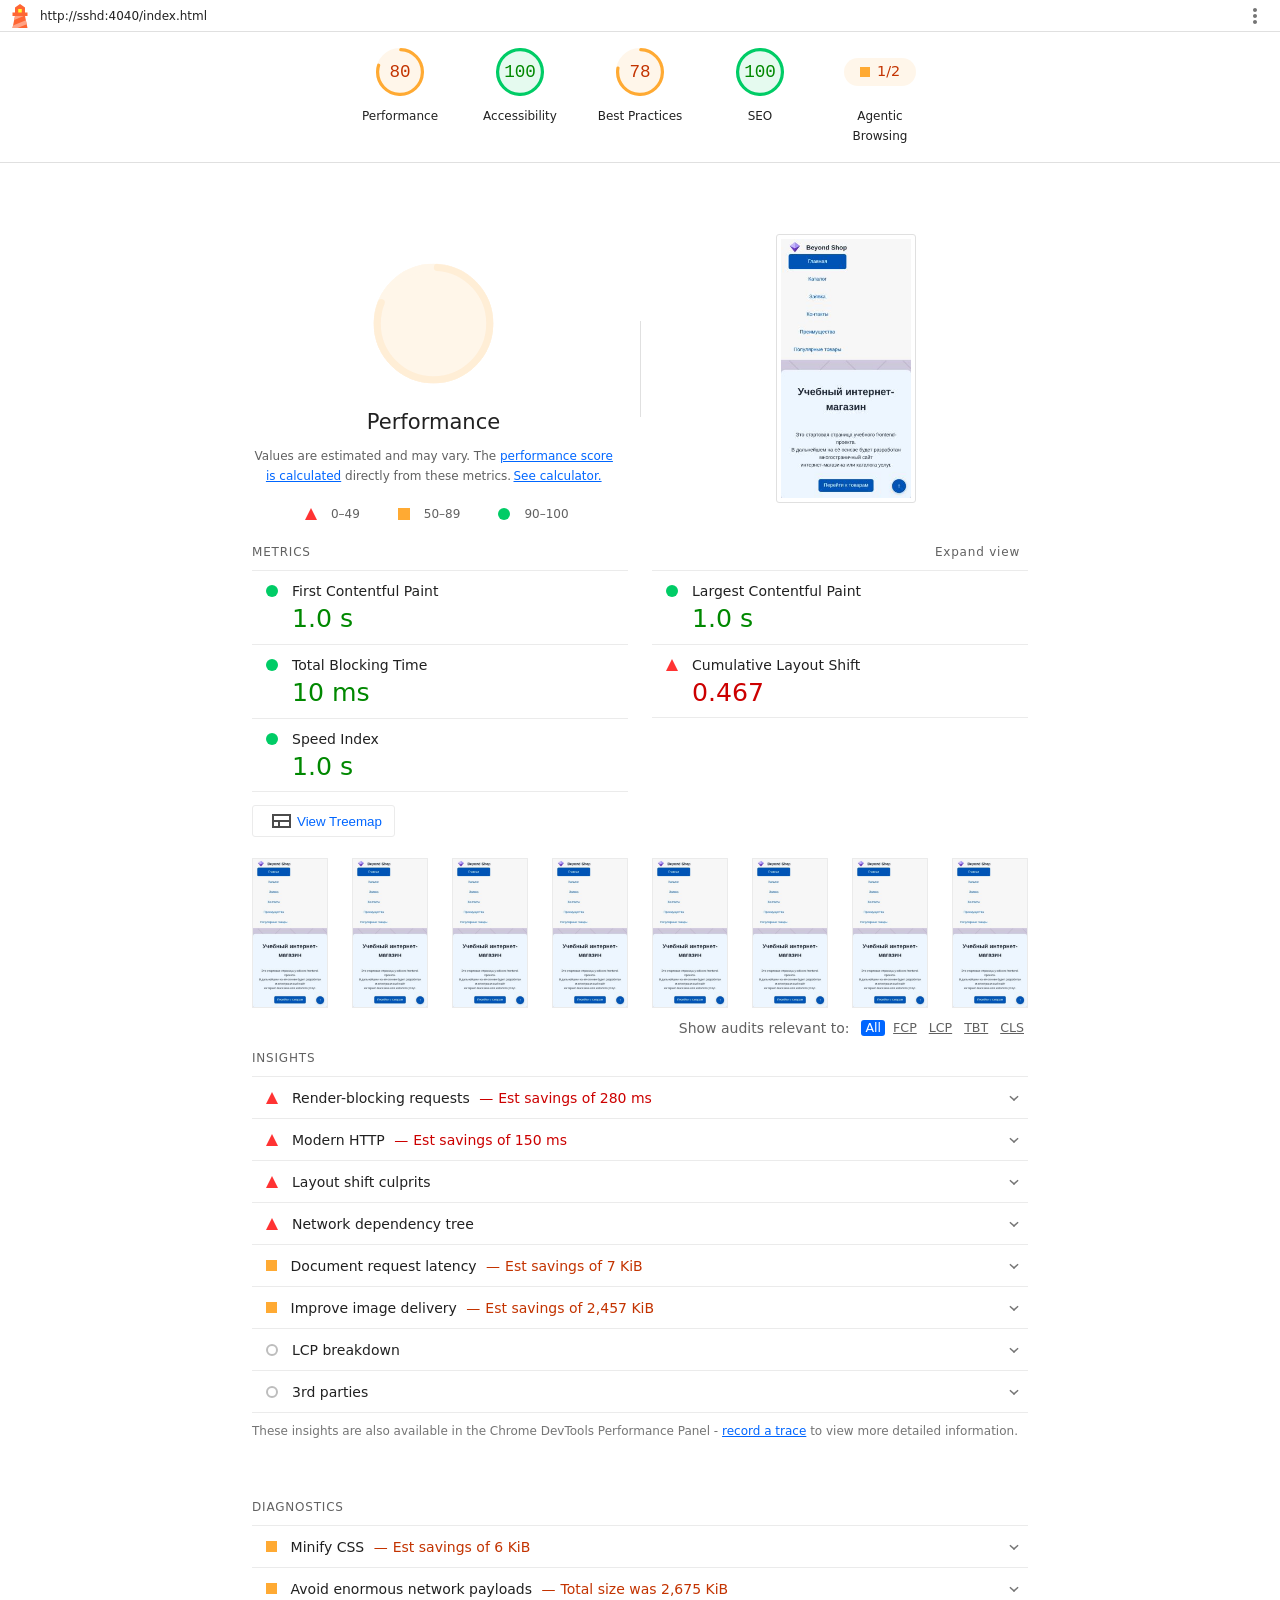
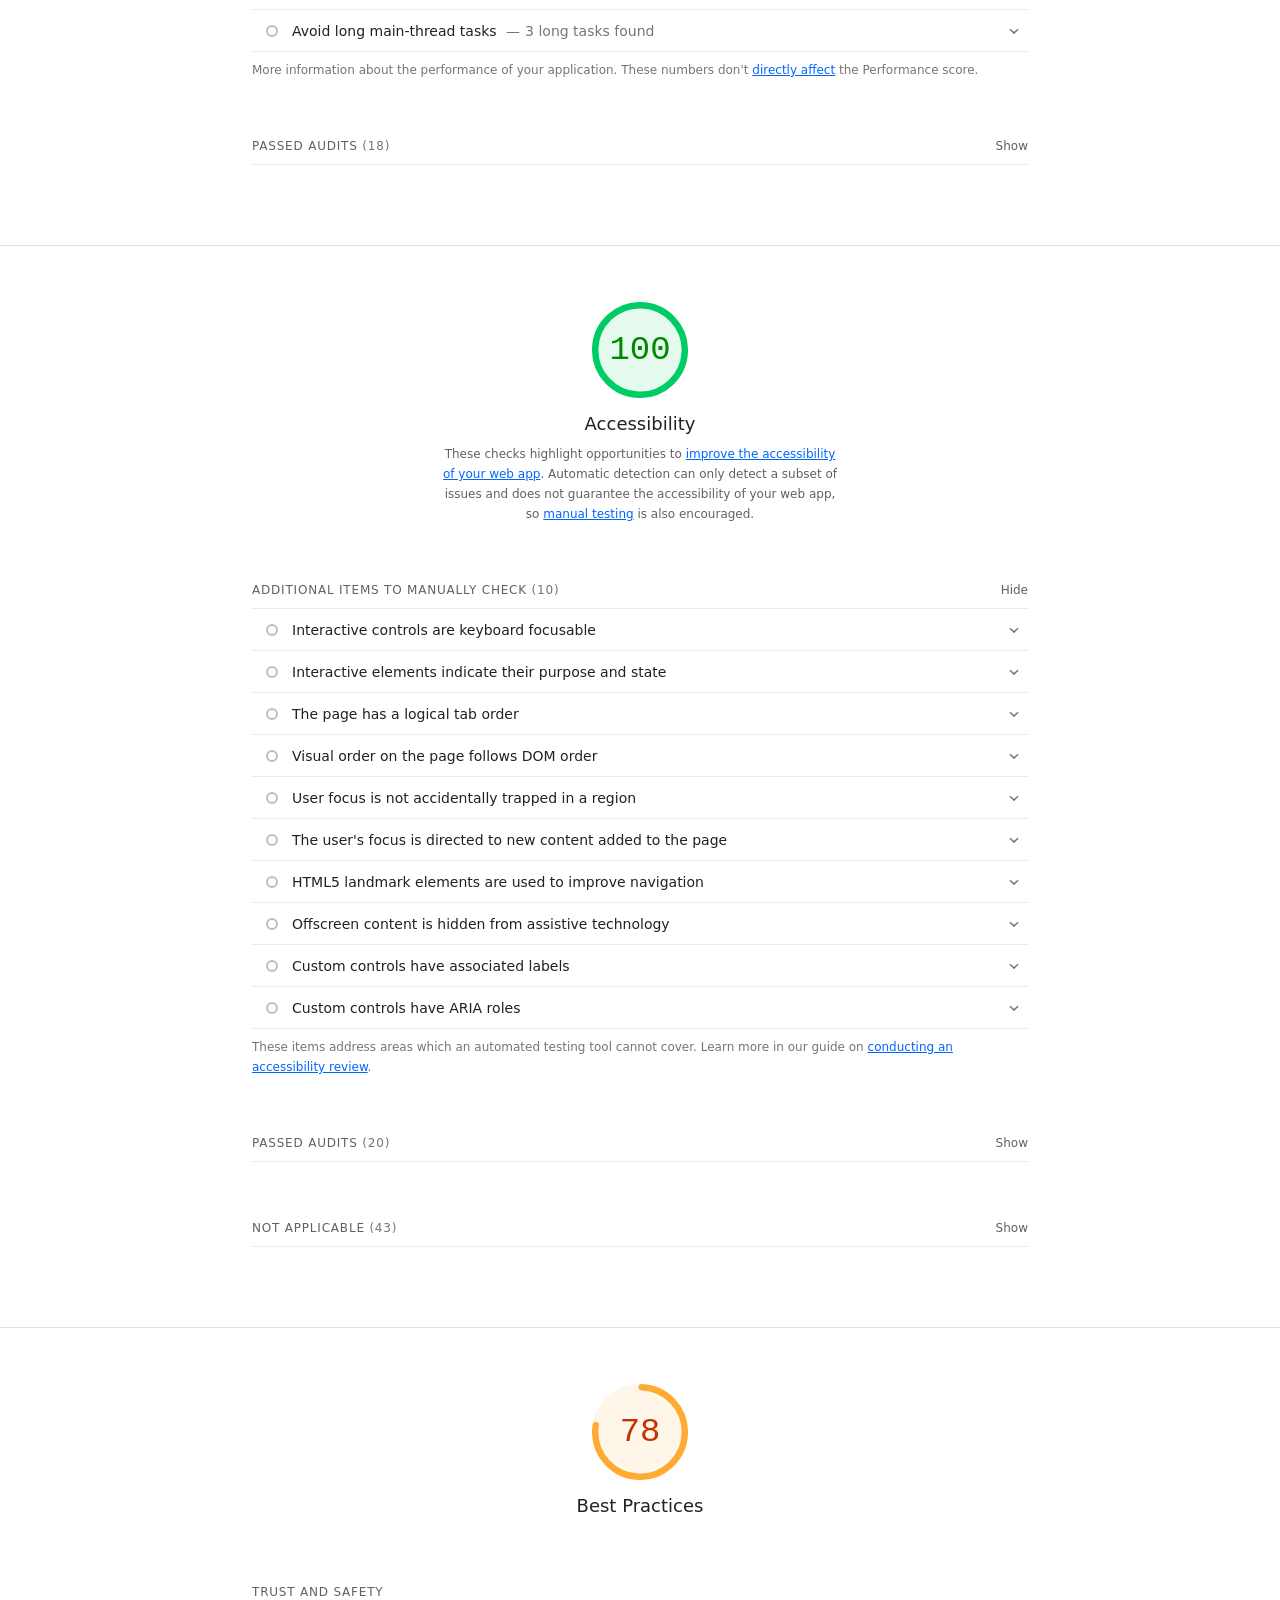
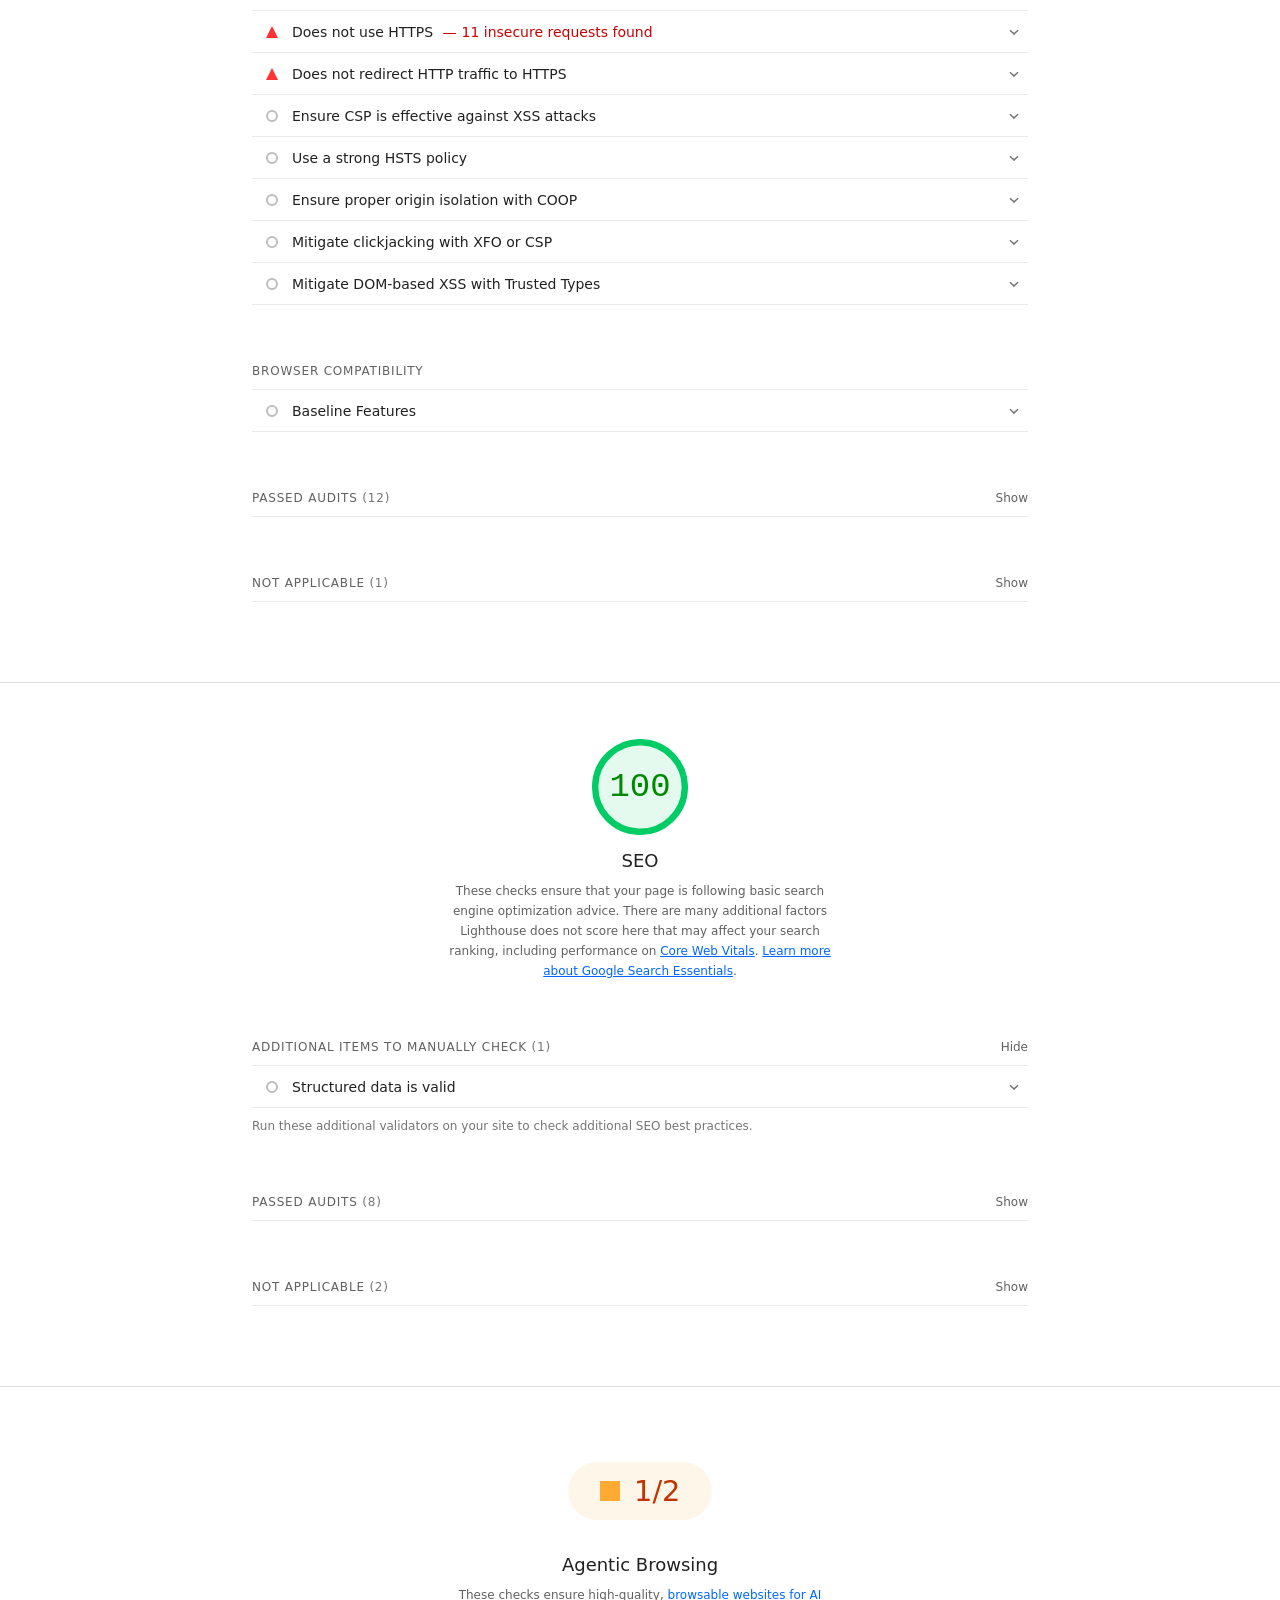
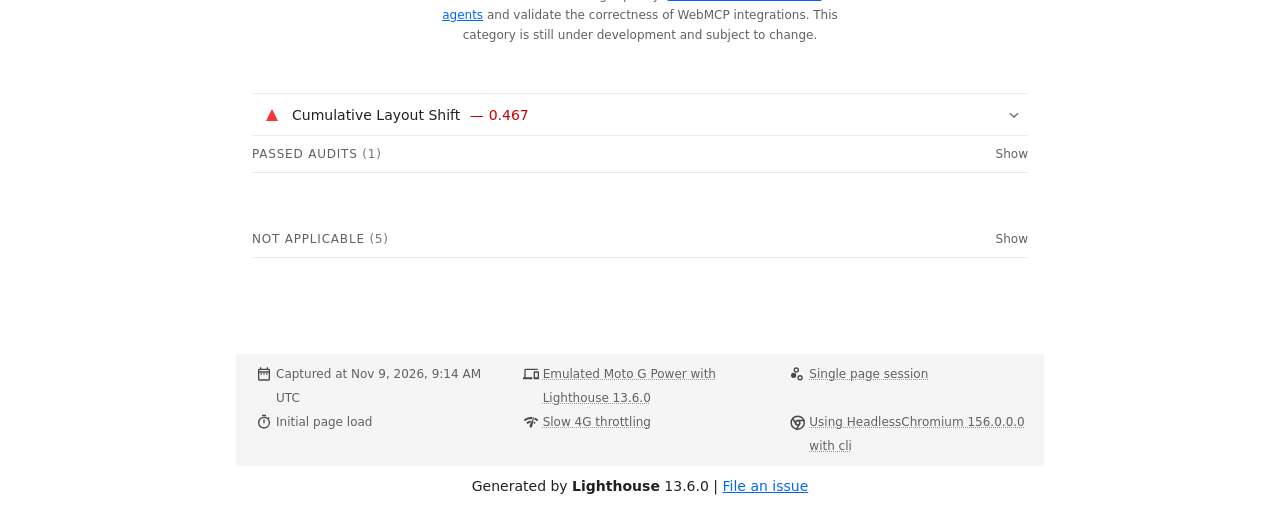
==== lighthouse/index.html @ 41c63414 "fix: improve accessibility and add Lighthouse report" ====
<!--
@license
Copyright 2018 Google LLC
SPDX-License-Identifier: Apache-2.0
-->
<!doctype html>
<html lang="en">
<head>
  <meta charset="utf-8">
  <meta name="viewport" content="width=device-width, initial-scale=1, minimum-scale=1">
  <link rel="icon" href='data:image/svg+xml;utf8,<svg fill="none" xmlns="http://www.w3.org/2000/svg" viewBox="0 0 48 48"><path d="m14 7 10-7 10 7v10h5v7h-5l5 24H9l5-24H9v-7h5V7Z" fill="%23F63"/><path d="M31.561 24H14l-1.689 8.105L31.561 24ZM18.983 48H9l1.022-4.907L35.723 32.27l1.663 7.98L18.983 48Z" fill="%23FFA385"/><path fill="%23FF3" d="M20.5 10h7v7h-7z"/></svg>'>
  <title>Lighthouse Report</title>
  <style>body {margin: 0}</style>
</head>
<body>
  <noscript>Lighthouse report requires JavaScript. Please enable.</noscript>

  <div id="lh-log"></div>

  <script>window.__LIGHTHOUSE_JSON__ = {"lighthouseVersion":"13.6.0","requestedUrl":"http://sshd:4040/index.html","mainDocumentUrl":"http://sshd:4040/index.html","finalDisplayedUrl":"http://sshd:4040/index.html","finalUrl":"http://sshd:4040/index.html","fetchTime":"2026-11-09T09:14:47.824Z","gatherMode":"navigation","runWarnings":[],"userAgent":"Mozilla/5.0 (X11; Linux x86_64) AppleWebKit/537.36 (KHTML, like Gecko) HeadlessChrome/156.0.0.0 Safari/537.36","environment":{"networkUserAgent":"Mozilla/5.0 (Linux; Android 11; moto g power (2022)) AppleWebKit/537.36 (KHTML, like Gecko) Chrome/156.0.0.0 Mobile Safari/537.36","hostUserAgent":"Mozilla/5.0 (X11; Linux x86_64) AppleWebKit/537.36 (KHTML, like Gecko) HeadlessChrome/156.0.0.0 Safari/537.36","benchmarkIndex":1564,"credits":{"axe-core":"4.14.0","ard":"0.91 (f073b1e)"}},"audits":{"is-on-https":{"id":"is-on-https","title":"Does not use HTTPS","description":"All sites should be protected with HTTPS, even ones that don't handle sensitive data. This includes avoiding [mixed content](https://developers.google.com/web/fundamentals/security/prevent-mixed-content/what-is-mixed-content), where some resources are loaded over HTTP despite the initial request being served over HTTPS. HTTPS prevents intruders from tampering with or passively listening in on the communications between your app and your users, and is a prerequisite for HTTP/2 and many new web platform APIs. [Learn more about HTTPS](https://developer.chrome.com/docs/lighthouse/pwa/is-on-https/).","score":0,"scoreDisplayMode":"binary","displayValue":"11 insecure requests found","details":{"type":"table","headings":[{"key":"url","valueType":"url","label":"Insecure URL"},{"key":"resolution","valueType":"text","label":"Request Resolution"}],"items":[{"url":"http://sshd:4040/index.html","resolution":"Allowed"},{"url":"http://sshd:4040/css/style.css","resolution":"Allowed"},{"url":"http://sshd:4040/css/responsive.css","resolution":"Allowed"},{"url":"http://sshd:4040/js/main.js","resolution":"Allowed"},{"url":"http://sshd:4040/partials/header.html","resolution":"Allowed"},{"url":"http://sshd:4040/partials/footer.html","resolution":"Allowed"},{"url":"http://sshd:4040/images/glamorous.svg","resolution":"Allowed"},{"url":"http://sshd:4040/images/Shapec.png","resolution":"Allowed"},{"url":"http://sshd:4040/images/Bitubisas.png","resolution":"Allowed"},{"url":"http://sshd:4040/images/Morkovniy_piatky.png","resolution":"Allowed"},{"url":"http://sshd:4040/favicon.svg","resolution":"Allowed"}]}},"redirects-http":{"id":"redirects-http","title":"Does not redirect HTTP traffic to HTTPS","description":"Make sure that you redirect all HTTP traffic to HTTPS in order to enable secure web features for all your users. [Learn more](https://developer.chrome.com/docs/lighthouse/pwa/redirects-http/).","score":0,"scoreDisplayMode":"binary"},"first-contentful-paint":{"id":"first-contentful-paint","title":"First Contentful Paint","description":"First Contentful Paint marks the time at which the first text or image is painted. [Learn more about the First Contentful Paint metric](https://developer.chrome.com/docs/lighthouse/performance/first-contentful-paint/).","score":1,"scoreDisplayMode":"numeric","numericValue":1034.9771,"numericUnit":"millisecond","displayValue":"1.0 s","scoringOptions":{"p10":1800,"median":3000}},"largest-contentful-paint":{"id":"largest-contentful-paint","title":"Largest Contentful Paint","description":"Largest Contentful Paint marks the time at which the largest text or image is painted. [Learn more about the Largest Contentful Paint metric](https://developer.chrome.com/docs/lighthouse/performance/lighthouse-largest-contentful-paint/)","score":1,"scoreDisplayMode":"numeric","numericValue":1034.9771,"numericUnit":"millisecond","displayValue":"1.0 s","scoringOptions":{"p10":2500,"median":4000}},"speed-index":{"id":"speed-index","title":"Speed Index","description":"Speed Index shows how quickly the contents of a page are visibly populated. [Learn more about the Speed Index metric](https://developer.chrome.com/docs/lighthouse/performance/speed-index/).","score":1,"scoreDisplayMode":"numeric","numericValue":1034.9771,"numericUnit":"millisecond","displayValue":"1.0 s","scoringOptions":{"p10":3387,"median":5800}},"screenshot-thumbnails":{"id":"screenshot-thumbnails","title":"Screenshot Thumbnails","description":"This is what the load of your site looked like.","score":1,"scoreDisplayMode":"informative","details":{"type":"filmstrip","scale":3000,"items":[{"timing":375,"timestamp":124752196961,"data":"[data-uri]"},{"timing":750,"timestamp":124752571961,"data":"[data-uri]"},{"timing":1125,"timestamp":124752946961,"data":"[data-uri]"},{"timing":1500,"timestamp":124753321961,"data":"[data-uri]"},{"timing":1875,"timestamp":124753696961,"data":"[data-uri]"},{"timing":2250,"timestamp":124754071961,"data":"[data-uri]"},{"timing":2625,"timestamp":124754446961,"data":"[data-uri]"},{"timing":3000,"timestamp":124754821961,"data":"[data-uri]"}]}},"final-screenshot":{"id":"final-screenshot","title":"Final Screenshot","description":"The last screenshot captured of the pageload.","score":1,"scoreDisplayMode":"informative","details":{"type":"screenshot","timing":747,"timestamp":124752568900,"data":"[data-uri]"}},"total-blocking-time":{"id":"total-blocking-time","title":"Total Blocking Time","description":"Sum of all time periods between FCP and Time to Interactive, when task length exceeded 50ms, expressed in milliseconds. [Learn more about the Total Blocking Time metric](https://developer.chrome.com/docs/lighthouse/performance/lighthouse-total-blocking-time/).","score":1,"scoreDisplayMode":"numeric","numericValue":10.5,"numericUnit":"millisecond","displayValue":"10 ms","scoringOptions":{"p10":200,"median":600}},"max-potential-fid":{"id":"max-potential-fid","title":"Max Potential First Input Delay","description":"The maximum potential First Input Delay that your users could experience is the duration of the longest task. [Learn more about the Maximum Potential First Input Delay metric](https://developer.chrome.com/docs/lighthouse/performance/lighthouse-max-potential-fid/).","score":0.99,"scoreDisplayMode":"numeric","numericValue":71,"numericUnit":"millisecond","displayValue":"70 ms"},"cumulative-layout-shift":{"id":"cumulative-layout-shift","title":"Cumulative Layout Shift","description":"Cumulative Layout Shift measures the movement of visible elements within the viewport. [Learn more about the Cumulative Layout Shift metric](https://web.dev/articles/cls).","score":0.19,"scoreDisplayMode":"numeric","numericValue":0.4665856622114216,"numericUnit":"unitless","displayValue":"0.467","scoringOptions":{"p10":0.1,"median":0.25},"details":{"type":"debugdata","items":[{"cumulativeLayoutShiftMainFrame":0.4665856622114216,"newEngineResultDiffered":false}]}},"errors-in-console":{"id":"errors-in-console","title":"No browser errors logged to the console","description":"Errors logged to the console indicate unresolved problems. They can come from network request failures and other browser concerns. [Learn more about this errors in console diagnostic audit](https://developer.chrome.com/docs/lighthouse/best-practices/errors-in-console/)","score":1,"scoreDisplayMode":"binary","details":{"type":"table","headings":[{"key":"sourceLocation","valueType":"source-location","label":"Source"},{"key":"description","valueType":"code","label":"Description"}],"items":[]}},"server-response-time":{"id":"server-response-time","title":"Initial server response time was short","description":"Keep the server response time for the main document short because all other requests depend on it. [Learn more about the Time to First Byte metric](https://developer.chrome.com/docs/lighthouse/performance/time-to-first-byte/).","score":1,"scoreDisplayMode":"metricSavings","numericValue":1,"numericUnit":"millisecond","displayValue":"Root document took 0 ms","metricSavings":{"FCP":0,"LCP":0},"details":{"type":"opportunity","headings":[{"key":"url","valueType":"url","label":"URL"},{"key":"responseTime","valueType":"timespanMs","label":"Time Spent"}],"items":[{"url":"http://sshd:4040/index.html","responseTime":1}],"overallSavingsMs":0},"guidanceLevel":1},"interactive":{"id":"interactive","title":"Time to Interactive","description":"Time to Interactive is the amount of time it takes for the page to become fully interactive. [Learn more about the Time to Interactive metric](https://developer.chrome.com/docs/lighthouse/performance/interactive/).","score":1,"scoreDisplayMode":"numeric","numericValue":1166.4208025,"numericUnit":"millisecond","displayValue":"1.2 s"},"user-timings":{"id":"user-timings","title":"User Timing marks and measures","description":"Consider instrumenting your app with the User Timing API to measure your app's real-world performance during key user experiences. [Learn more about User Timing marks](https://developer.chrome.com/docs/lighthouse/performance/user-timings/).","score":null,"scoreDisplayMode":"notApplicable","details":{"type":"table","headings":[{"key":"name","valueType":"text","label":"Name"},{"key":"timingType","valueType":"text","label":"Type"},{"key":"startTime","valueType":"ms","granularity":0.01,"label":"Start Time"},{"key":"duration","valueType":"ms","granularity":0.01,"label":"Duration"}],"items":[]},"guidanceLevel":2},"redirects":{"id":"redirects","title":"Avoid multiple page redirects","description":"Redirects introduce additional delays before the page can be loaded. [Learn how to avoid page redirects](https://developer.chrome.com/docs/lighthouse/performance/redirects/).","score":1,"scoreDisplayMode":"metricSavings","numericValue":0,"numericUnit":"millisecond","displayValue":"","metricSavings":{"LCP":0,"FCP":0},"details":{"type":"opportunity","headings":[],"items":[],"overallSavingsMs":0},"guidanceLevel":2},"image-aspect-ratio":{"id":"image-aspect-ratio","title":"Displays images with correct aspect ratio","description":"Image display dimensions should match natural aspect ratio. [Learn more about image aspect ratio](https://developer.chrome.com/docs/lighthouse/best-practices/image-aspect-ratio/).","score":1,"scoreDisplayMode":"binary","details":{"type":"table","headings":[{"key":"node","valueType":"node","label":""},{"key":"url","valueType":"url","label":"URL"},{"key":"displayedAspectRatio","valueType":"text","label":"Aspect Ratio (Displayed)"},{"key":"actualAspectRatio","valueType":"text","label":"Aspect Ratio (Actual)"}],"items":[]}},"image-size-responsive":{"id":"image-size-responsive","title":"Serves images with appropriate resolution","description":"Image natural dimensions should be proportional to the display size and the pixel ratio to maximize image clarity. [Learn how to provide responsive images](https://web.dev/articles/serve-responsive-images).","score":1,"scoreDisplayMode":"binary","details":{"type":"table","headings":[{"key":"node","valueType":"node","label":""},{"key":"url","valueType":"url","label":"URL"},{"key":"displayedSize","valueType":"text","label":"Displayed size"},{"key":"actualSize","valueType":"text","label":"Actual size"},{"key":"expectedSize","valueType":"text","label":"Expected size"}],"items":[]}},"deprecations":{"id":"deprecations","title":"Avoids deprecated APIs","description":"Deprecated APIs will eventually be removed from the browser. [Learn more about deprecated APIs](https://developer.chrome.com/docs/lighthouse/best-practices/deprecations/).","score":1,"scoreDisplayMode":"binary","details":{"type":"table","headings":[{"key":"value","valueType":"text","label":"Deprecation / Warning"},{"key":"source","valueType":"source-location","label":"Source"}],"items":[]}},"third-party-cookies":{"id":"third-party-cookies","title":"Avoids third-party cookies","description":"Third-party cookies may be blocked in some contexts. [Learn more about preparing for third-party cookie restrictions](https://privacysandbox.google.com/cookies/prepare/overview).","score":1,"scoreDisplayMode":"binary","details":{"type":"table","headings":[{"key":"name","valueType":"text","label":"Name"},{"key":"url","valueType":"url","label":"URL"}],"items":[]}},"mainthread-work-breakdown":{"id":"mainthread-work-breakdown","title":"Minimizes main-thread work","description":"Consider reducing the time spent parsing, compiling and executing JS. You may find delivering smaller JS payloads helps with this. [Learn how to minimize main-thread work](https://developer.chrome.com/docs/lighthouse/performance/mainthread-work-breakdown/)","score":1,"scoreDisplayMode":"metricSavings","numericValue":597.8879999999997,"numericUnit":"millisecond","displayValue":"0.6 s","metricSavings":{"TBT":0},"details":{"type":"table","headings":[{"key":"groupLabel","valueType":"text","label":"Category"},{"key":"duration","valueType":"ms","granularity":1,"label":"Time Spent"}],"items":[{"group":"other","groupLabel":"Other","duration":371.6079999999997},{"group":"styleLayout","groupLabel":"Style & Layout","duration":135.33599999999998},{"group":"scriptEvaluation","groupLabel":"Script Evaluation","duration":46.99599999999997},{"group":"paintCompositeRender","groupLabel":"Rendering","duration":20.052},{"group":"parseHTML","groupLabel":"Parse HTML & CSS","duration":19.668},{"group":"scriptParseCompile","groupLabel":"Script Parsing & Compilation","duration":4.227999999999999}],"sortedBy":["duration"]},"guidanceLevel":1},"bootup-time":{"id":"bootup-time","title":"JavaScript execution time","description":"Consider reducing the time spent parsing, compiling, and executing JS. You may find delivering smaller JS payloads helps with this. [Learn how to reduce Javascript execution time](https://developer.chrome.com/docs/lighthouse/performance/bootup-time/).","score":1,"scoreDisplayMode":"metricSavings","numericValue":47.86799999999999,"numericUnit":"millisecond","displayValue":"0.0 s","metricSavings":{"TBT":0},"details":{"type":"table","headings":[{"key":"url","valueType":"url","label":"URL"},{"key":"total","granularity":1,"valueType":"ms","label":"Total CPU Time"},{"key":"scripting","granularity":1,"valueType":"ms","label":"Script Evaluation"},{"key":"scriptParseCompile","granularity":1,"valueType":"ms","label":"Script Parse"}],"items":[{"url":"Unattributable","total":320.46800000000076,"scripting":13.32,"scriptParseCompile":0},{"url":"http://sshd:4040/index.html","total":212.944,"scripting":18.347999999999995,"scriptParseCompile":2.64},{"url":"http://sshd:4040/js/main.js","total":53.715999999999994,"scripting":11.971999999999996,"scriptParseCompile":1.588}],"summary":{"wastedMs":47.86799999999999},"sortedBy":["total"]},"guidanceLevel":1},"diagnostics":{"id":"diagnostics","title":"Diagnostics","description":"Collection of useful page vitals.","score":1,"scoreDisplayMode":"informative","details":{"type":"debugdata","items":[{"numRequests":12,"numScripts":1,"numStylesheets":2,"numFonts":0,"numTasks":481,"numTasksOver10ms":3,"numTasksOver25ms":1,"numTasksOver50ms":0,"numTasksOver100ms":0,"numTasksOver500ms":0,"rtt":0.08594999999999998,"throughput":1067861221.0249898,"maxRtt":0.08594999999999998,"maxServerLatency":0.98855,"totalByteWeight":2739331,"totalTaskTime":149.47199999999972,"mainDocumentTransferSize":11556}]}},"network-requests":{"id":"network-requests","title":"Network Requests","description":"Lists the network requests that were made during page load.","score":1,"scoreDisplayMode":"informative","details":{"type":"table","headings":[{"key":"url","valueType":"url","label":"URL"},{"key":"protocol","valueType":"text","label":"Protocol"},{"key":"networkRequestTime","valueType":"ms","granularity":1,"label":"Network Request Time"},{"key":"networkEndTime","valueType":"ms","granularity":1,"label":"Network End Time"},{"key":"transferSize","valueType":"bytes","displayUnit":"kb","granularity":1,"label":"Transfer Size"},{"key":"resourceSize","valueType":"bytes","displayUnit":"kb","granularity":1,"label":"Resource Size"},{"key":"statusCode","valueType":"text","label":"Status Code"},{"key":"mimeType","valueType":"text","label":"MIME Type"},{"key":"resourceType","valueType":"text","label":"Resource Type"}],"items":[{"url":"http://sshd:4040/index.html","sessionTargetType":"page","protocol":"http/1.1","cache":"none","rendererStartTime":0,"networkRequestTime":2.1009999960660934,"networkEndTime":5.596999987959862,"finished":true,"transferSize":11556,"resourceSize":11260,"statusCode":200,"mimeType":"text/html","resourceType":"Document","priority":"VeryHigh","experimentalFromMainFrame":true,"entity":"sshd"},{"url":"http://sshd:4040/css/style.css","sessionTargetType":"page","protocol":"http/1.1","cache":"none","rendererStartTime":48.53399999439716,"networkRequestTime":63.30399999022484,"networkEndTime":67.41200000047684,"finished":true,"transferSize":13128,"resourceSize":12833,"statusCode":200,"mimeType":"text/css","resourceType":"Stylesheet","priority":"VeryHigh","experimentalFromMainFrame":true,"entity":"sshd"},{"url":"http://sshd:4040/css/responsive.css","sessionTargetType":"page","protocol":"http/1.1","cache":"none","rendererStartTime":49.09800000488758,"networkRequestTime":64.18499998748302,"networkEndTime":68.35699999332428,"finished":true,"transferSize":8199,"resourceSize":7905,"statusCode":200,"mimeType":"text/css","resourceType":"Stylesheet","priority":"VeryHigh","experimentalFromMainFrame":true,"entity":"sshd"},{"url":"http://sshd:4040/js/main.js","sessionTargetType":"page","protocol":"http/1.1","cache":"none","rendererStartTime":49.37899999320507,"networkRequestTime":64.75999999046326,"networkEndTime":69.14599998295307,"finished":true,"transferSize":6079,"resourceSize":5778,"statusCode":200,"mimeType":"text/javascript","resourceType":"Script","priority":"Low","experimentalFromMainFrame":true,"entity":"sshd"},{"url":"http://sshd:4040/partials/header.html","sessionTargetType":"page","protocol":"http/1.1","cache":"none","rendererStartTime":73.44099999964237,"networkRequestTime":74.12000000476837,"networkEndTime":77.6749999821186,"finished":true,"transferSize":1682,"resourceSize":1388,"statusCode":200,"mimeType":"text/html","resourceType":"Fetch","priority":"High","experimentalFromMainFrame":true,"entity":"sshd"},{"url":"http://sshd:4040/partials/footer.html","sessionTargetType":"page","protocol":"http/1.1","cache":"none","rendererStartTime":73.79099999368191,"networkRequestTime":74.570999994874,"networkEndTime":78.41699999570847,"finished":true,"transferSize":506,"resourceSize":214,"statusCode":200,"mimeType":"text/html","resourceType":"Fetch","priority":"High","experimentalFromMainFrame":true,"entity":"sshd"},{"url":"http://sshd:4040/images/glamorous.svg","sessionTargetType":"page","protocol":"http/1.1","cache":"none","rendererStartTime":77,"networkRequestTime":78.11899998784065,"networkEndTime":80.7969999909401,"finished":true,"transferSize":5200,"resourceSize":4917,"statusCode":200,"mimeType":"image/svg+xml","resourceType":"Image","priority":"High","experimentalFromMainFrame":true,"entity":"sshd"},{"url":"http://sshd:4040/images/Shapec.png","sessionTargetType":"page","protocol":"http/1.1","cache":"none","rendererStartTime":116.74700000882149,"networkRequestTime":117.6969999819994,"networkEndTime":130.16899998486042,"finished":true,"transferSize":995303,"resourceSize":995020,"statusCode":200,"mimeType":"image/png","resourceType":"Image","priority":"Low","experimentalFromMainFrame":true,"entity":"sshd"},{"url":"http://sshd:4040/images/Bitubisas.png","sessionTargetType":"page","protocol":"http/1.1","cache":"none","rendererStartTime":117.14399999380112,"networkRequestTime":118.25199998915195,"networkEndTime":129.6259999871254,"finished":true,"transferSize":837833,"resourceSize":837550,"statusCode":200,"mimeType":"image/png","resourceType":"Image","priority":"Low","experimentalFromMainFrame":true,"entity":"sshd"},{"url":"http://sshd:4040/images/Morkovniy_piatky.png","sessionTargetType":"page","protocol":"http/1.1","cache":"none","rendererStartTime":117.40199999511242,"networkRequestTime":119.11800000071526,"networkEndTime":130.7360000014305,"finished":true,"transferSize":857760,"resourceSize":857477,"statusCode":200,"mimeType":"image/png","resourceType":"Image","priority":"Low","experimentalFromMainFrame":true,"entity":"sshd"},{"url":"http://sshd:4040/favicon.svg","sessionTargetType":"page","protocol":"http/1.1","cache":"none","rendererStartTime":136.01199999451637,"networkRequestTime":136.7719999998808,"networkEndTime":139.67800000309944,"finished":true,"transferSize":1843,"resourceSize":1560,"statusCode":200,"mimeType":"image/svg+xml","resourceType":"Other","priority":"High","experimentalFromMainFrame":true,"entity":"sshd"},{"url":"http://sshd:4040/favicon.svg","sessionTargetType":"page","protocol":"http/1.1","cache":"none","rendererStartTime":138.16400000452995,"networkRequestTime":139.03799998760223,"networkEndTime":141.47200000286102,"finished":true,"transferSize":242,"resourceSize":1560,"statusCode":200,"mimeType":"image/svg+xml","resourceType":"Image","priority":"Low","experimentalFromMainFrame":true,"entity":"sshd"}],"debugData":{"type":"debugdata","networkStartTimeTs":124751823804,"initiators":[{"type":"parser","url":"http://sshd:4040/index.html","lineNumber":8,"columnNumber":48},{"type":"parser","url":"http://sshd:4040/index.html","lineNumber":9,"columnNumber":53},{"type":"parser","url":"http://sshd:4040/index.html","lineNumber":11,"columnNumber":35},{"type":"parser","url":"http://sshd:4040/css/style.css"}]}}},"network-rtt":{"id":"network-rtt","title":"Network Round Trip Times","description":"Network round trip times (RTT) have a large impact on performance. If the RTT to an origin is high, it's an indication that servers closer to the user could improve performance. [Learn more about the Round Trip Time](https://hpbn.co/primer-on-latency-and-bandwidth/).","score":1,"scoreDisplayMode":"informative","numericValue":0.08594999999999998,"numericUnit":"millisecond","displayValue":"0 ms","details":{"type":"table","headings":[{"key":"origin","valueType":"text","label":"URL"},{"key":"rtt","valueType":"ms","granularity":1,"label":"Time Spent"}],"items":[{"origin":"http://sshd:4040","rtt":0.08594999999999998}],"sortedBy":["rtt"]}},"network-server-latency":{"id":"network-server-latency","title":"Server Backend Latencies","description":"Server latencies can impact web performance. If the server latency of an origin is high, it's an indication the server is overloaded or has poor backend performance. [Learn more about server response time](https://hpbn.co/primer-on-web-performance/#analyzing-the-resource-waterfall).","score":1,"scoreDisplayMode":"informative","numericValue":0.98855,"numericUnit":"millisecond","displayValue":"0 ms","details":{"type":"table","headings":[{"key":"origin","valueType":"text","label":"URL"},{"key":"serverResponseTime","valueType":"ms","granularity":1,"label":"Time Spent"}],"items":[{"origin":"http://sshd:4040","serverResponseTime":0.98855}],"sortedBy":["serverResponseTime"]}},"main-thread-tasks":{"id":"main-thread-tasks","title":"Tasks","description":"Lists the toplevel main thread tasks that executed during page load.","score":1,"scoreDisplayMode":"informative","details":{"type":"table","headings":[{"key":"startTime","valueType":"ms","granularity":1,"label":"Start Time"},{"key":"duration","valueType":"ms","granularity":1,"label":"End Time"}],"items":[{"duration":5.035,"startTime":12.223},{"duration":19.208,"startTime":17.309},{"duration":15.407,"startTime":36.582},{"duration":35.669,"startTime":74.392},{"duration":5.22,"startTime":114.657},{"duration":5.798,"startTime":149.356}]}},"metrics":{"id":"metrics","title":"Metrics","description":"Collects all available metrics.","score":1,"scoreDisplayMode":"informative","numericValue":1166,"numericUnit":"millisecond","details":{"type":"debugdata","items":[{"firstContentfulPaint":1035,"largestContentfulPaint":1035,"interactive":1166,"speedIndex":1035,"totalBlockingTime":11,"maxPotentialFID":71,"cumulativeLayoutShift":0.4665856622114216,"cumulativeLayoutShiftMainFrame":0.4665856622114216,"timeToFirstByte":451,"observedTimeOrigin":0,"observedTimeOriginTs":124751821961,"observedNavigationStart":0,"observedNavigationStartTs":124751821961,"observedFirstPaint":160,"observedFirstPaintTs":124751982224,"observedFirstContentfulPaint":160,"observedFirstContentfulPaintTs":124751982224,"observedFirstContentfulPaintAllFrames":160,"observedFirstContentfulPaintAllFramesTs":124751982224,"observedLargestContentfulPaint":160,"observedLargestContentfulPaintTs":124751982224,"observedLargestContentfulPaintAllFrames":160,"observedLargestContentfulPaintAllFramesTs":124751982224,"observedTraceEnd":2489,"observedTraceEndTs":124754311389,"observedLoad":114,"observedLoadTs":124751935979,"observedDomContentLoaded":0,"observedDomContentLoadedTs":124751822134,"observedCumulativeLayoutShift":0.4665856622114216,"observedCumulativeLayoutShiftMainFrame":0.4665856622114216,"observedFirstVisualChange":160,"observedFirstVisualChangeTs":124751981961,"observedLastVisualChange":171,"observedLastVisualChangeTs":124751992961,"observedSpeedIndex":171,"observedSpeedIndexTs":124751992797},{"lcpInvalidated":false}]}},"resource-summary":{"id":"resource-summary","title":"Resources Summary","description":"Aggregates all network requests and groups them by type","score":1,"scoreDisplayMode":"informative","details":{"type":"table","headings":[{"key":"label","valueType":"text","label":"Resource Type"},{"key":"requestCount","valueType":"numeric","label":"Requests"},{"key":"transferSize","valueType":"bytes","label":"Transfer Size"}],"items":[{"resourceType":"total","label":"Total","requestCount":12,"transferSize":2739331},{"resourceType":"image","label":"Image","requestCount":5,"transferSize":2696338},{"resourceType":"stylesheet","label":"Stylesheet","requestCount":2,"transferSize":21327},{"resourceType":"document","label":"Document","requestCount":1,"transferSize":11556},{"resourceType":"script","label":"Script","requestCount":1,"transferSize":6079},{"resourceType":"other","label":"Other","requestCount":3,"transferSize":4031},{"resourceType":"media","label":"Media","requestCount":0,"transferSize":0},{"resourceType":"font","label":"Font","requestCount":0,"transferSize":0},{"resourceType":"third-party","label":"Third-party","requestCount":0,"transferSize":0}]}},"layout-shifts":{"id":"layout-shifts","title":"Avoid large layout shifts","description":"These are the largest layout shifts observed on the page. Each table item represents a single layout shift, and shows the element that shifted the most. Below each item are possible root causes that led to the layout shift. Some of these layout shifts may not be included in the CLS metric value due to [windowing](https://web.dev/articles/cls#what_is_cls). [Learn how to improve CLS](https://web.dev/articles/optimize-cls)","score":0,"scoreDisplayMode":"metricSavings","displayValue":"1 layout shift found","metricSavings":{"CLS":0.467},"details":{"type":"table","headings":[{"key":"node","valueType":"node","subItemsHeading":{"key":"extra"},"label":"Element"},{"key":"score","valueType":"numeric","subItemsHeading":{"key":"cause","valueType":"text"},"granularity":0.001,"label":"Layout shift score"}],"items":[{"node":{"type":"node","lhId":"page-1-MAIN","path":"1,HTML,1,BODY,2,MAIN","selector":"body > main#main","boundingRect":{"top":384,"bottom":2737,"left":0,"right":412,"width":412,"height":2353},"snippet":"\u003cmain id=\"main\">","nodeLabel":"Учебный интернет-магазин\n\nЭто стартовая страница учебного frontend-проекта.\nВ д…"},"score":0.4665856622114216}]},"guidanceLevel":2},"long-tasks":{"id":"long-tasks","title":"Avoid long main-thread tasks","description":"Lists the longest tasks on the main thread, useful for identifying worst contributors to input delay. [Learn how to avoid long main-thread tasks](https://web.dev/articles/optimize-long-tasks)","score":1,"scoreDisplayMode":"informative","displayValue":"3 long tasks found","metricSavings":{"TBT":0},"details":{"type":"table","headings":[{"key":"url","valueType":"url","label":"URL"},{"key":"startTime","valueType":"ms","granularity":1,"label":"Start Time"},{"key":"duration","valueType":"ms","granularity":1,"label":"Duration"}],"items":[{"url":"Unattributable","duration":77,"startTime":600.98855},{"url":"http://sshd:4040/js/main.js","duration":71,"startTime":1202.96565},{"url":"Unattributable","duration":62,"startTime":677.98855}],"sortedBy":["duration"],"skipSumming":["startTime"],"debugData":{"type":"debugdata","urls":["Unattributable","http://sshd:4040/js/main.js"],"tasks":[{"urlIndex":0,"startTime":601,"duration":77,"other":77},{"urlIndex":1,"startTime":1203,"duration":71,"other":71,"parseHTML":0,"scriptEvaluation":0,"styleLayout":0},{"urlIndex":0,"startTime":678,"duration":62,"other":62,"scriptEvaluation":0}]}},"guidanceLevel":1},"non-composited-animations":{"id":"non-composited-animations","title":"Avoid non-composited animations","description":"Animations which are not composited can be janky and increase CLS. [Learn how to avoid non-composited animations](https://developer.chrome.com/docs/lighthouse/performance/non-composited-animations/)","score":null,"scoreDisplayMode":"notApplicable","metricSavings":{"CLS":0},"details":{"type":"table","headings":[{"key":"node","valueType":"node","subItemsHeading":{"key":"failureReason","valueType":"text"},"label":"Element"}],"items":[]},"guidanceLevel":2},"unsized-images":{"id":"unsized-images","title":"Image elements have explicit `width` and `height`","description":"Set an explicit width and height on image elements to reduce layout shifts and improve CLS. [Learn how to set image dimensions](https://web.dev/articles/optimize-cls#images_without_dimensions)","score":1,"scoreDisplayMode":"metricSavings","metricSavings":{"CLS":0},"details":{"type":"table","headings":[{"key":"node","valueType":"node","label":""},{"key":"url","valueType":"url","label":"URL"}],"items":[]},"guidanceLevel":4},"valid-source-maps":{"id":"valid-source-maps","title":"Page has valid source maps","description":"Source maps translate minified code to the original source code. This helps developers debug in production. In addition, Lighthouse is able to provide further insights. Consider deploying source maps to take advantage of these benefits. [Learn more about source maps](https://developer.chrome.com/docs/devtools/javascript/source-maps/).","score":1,"scoreDisplayMode":"binary","details":{"type":"table","headings":[{"key":"scriptUrl","valueType":"url","subItemsHeading":{"key":"error"},"label":"URL"},{"key":"sourceMapUrl","valueType":"url","label":"Map URL"}],"items":[]}},"csp-xss":{"id":"csp-xss","title":"Ensure CSP is effective against XSS attacks","description":"A strong Content Security Policy (CSP) significantly reduces the risk of cross-site scripting (XSS) attacks. [Learn how to use a CSP to prevent XSS](https://developer.chrome.com/docs/lighthouse/best-practices/csp-xss/)","score":1,"scoreDisplayMode":"informative","details":{"type":"table","headings":[{"key":"description","valueType":"text","subItemsHeading":{"key":"description"},"label":"Description"},{"key":"directive","valueType":"code","subItemsHeading":{"key":"directive"},"label":"Directive"},{"key":"severity","valueType":"text","subItemsHeading":{"key":"severity"},"label":"Severity"}],"items":[{"severity":"High","description":"No CSP found in enforcement mode"}]}},"has-hsts":{"id":"has-hsts","title":"Use a strong HSTS policy","description":"Deployment of the HSTS header significantly reduces the risk of downgrading HTTP connections and eavesdropping attacks. A rollout in stages, starting with a low max-age is recommended. [Learn more about using a strong HSTS policy.](https://developer.chrome.com/docs/lighthouse/best-practices/has-hsts)","score":1,"scoreDisplayMode":"informative","details":{"type":"table","headings":[{"key":"description","valueType":"text","subItemsHeading":{"key":"description"},"label":"Description"},{"key":"directive","valueType":"code","subItemsHeading":{"key":"directive"},"label":"Directive"},{"key":"severity","valueType":"text","subItemsHeading":{"key":"severity"},"label":"Severity"}],"items":[{"severity":"High","description":"No HSTS header found"}]}},"origin-isolation":{"id":"origin-isolation","title":"Ensure proper origin isolation with COOP","description":"The Cross-Origin-Opener-Policy (COOP) can be used to isolate the top-level window from other documents such as pop-ups. [Learn more about deploying the COOP header.](https://web.dev/articles/why-coop-coep#coop)","score":1,"scoreDisplayMode":"informative","details":{"type":"table","headings":[{"key":"description","valueType":"text","subItemsHeading":{"key":"description"},"label":"Description"},{"key":"directive","valueType":"code","subItemsHeading":{"key":"directive"},"label":"Directive"},{"key":"severity","valueType":"text","subItemsHeading":{"key":"severity"},"label":"Severity"}],"items":[{"description":"No COOP header found","severity":"High"}]}},"clickjacking-mitigation":{"id":"clickjacking-mitigation","title":"Mitigate clickjacking with XFO or CSP","description":"The `X-Frame-Options` (XFO) header or the `frame-ancestors` directive in the `Content-Security-Policy` (CSP) header control where a page can be embedded. These can mitigate clickjacking attacks by blocking some or all sites from embedding the page. [Learn more about mitigating clickjacking](https://developer.chrome.com/docs/lighthouse/best-practices/clickjacking-mitigation).","score":1,"scoreDisplayMode":"informative","details":{"type":"table","headings":[{"key":"description","valueType":"text","subItemsHeading":{"key":"description"},"label":"Description"},{"key":"severity","valueType":"text","subItemsHeading":{"key":"severity"},"label":"Severity"}],"items":[{"severity":"High","description":"No frame control policy found"}]}},"trusted-types-xss":{"id":"trusted-types-xss","title":"Mitigate DOM-based XSS with Trusted Types","description":"The `require-trusted-types-for` directive in the `Content-Security-Policy` (CSP) header instructs user agents to control the data passed to DOM XSS sink functions. [Learn more about mitigating DOM-based XSS with Trusted Types](https://developer.chrome.com/docs/lighthouse/best-practices/trusted-types-xss).","score":1,"scoreDisplayMode":"informative","details":{"type":"table","headings":[{"key":"description","valueType":"text","subItemsHeading":{"key":"description"},"label":"Description"},{"key":"severity","valueType":"text","subItemsHeading":{"key":"severity"},"label":"Severity"}],"items":[{"severity":"High","description":"No `Content-Security-Policy` header with Trusted Types directive found"}]}},"script-treemap-data":{"id":"script-treemap-data","title":"Script Treemap Data","description":"Used for treemap app","score":1,"scoreDisplayMode":"informative","details":{"type":"treemap-data","nodes":[{"name":"http://sshd:4040/index.html","resourceBytes":1102,"encodedBytes":1102,"unusedBytes":602,"children":[{"name":"(inline) // \u003c![CDATA[  \u003c…","resourceBytes":1102,"unusedBytes":602}]},{"name":"http://sshd:4040/js/main.js","resourceBytes":5622,"encodedBytes":5778,"unusedBytes":2358}]}},"accesskeys":{"id":"accesskeys","title":"`[accesskey]` values are unique","description":"Access keys let users quickly focus a part of the page. For proper navigation, each access key must be unique. [Learn more about access keys](https://dequeuniversity.com/rules/axe/4.14/accesskeys).","score":null,"scoreDisplayMode":"notApplicable"},"aria-allowed-attr":{"id":"aria-allowed-attr","title":"`[aria-*]` attributes match their roles","description":"Each ARIA `role` supports a specific subset of `aria-*` attributes. Mismatching these invalidates the `aria-*` attributes. [Learn how to match ARIA attributes to their roles](https://dequeuniversity.com/rules/axe/4.14/aria-allowed-attr).","score":1,"scoreDisplayMode":"binary","details":{"type":"table","headings":[{"key":"node","valueType":"node","subItemsHeading":{"key":"relatedNode","valueType":"node"},"label":"Failing Elements"}],"items":[]}},"aria-allowed-role":{"id":"aria-allowed-role","title":"Uses ARIA roles only on compatible elements","description":"Many HTML elements can only be assigned certain ARIA roles. Using ARIA roles where they are not allowed can interfere with the accessibility of the web page. [Learn more about ARIA roles](https://dequeuniversity.com/rules/axe/4.14/aria-allowed-role).","score":null,"scoreDisplayMode":"notApplicable"},"aria-command-name":{"id":"aria-command-name","title":"`button`, `link`, and `menuitem` elements have accessible names","description":"When an element doesn't have an accessible name, screen readers announce it with a generic name, making it unusable for users who rely on screen readers. [Learn how to make command elements more accessible](https://dequeuniversity.com/rules/axe/4.14/aria-command-name).","score":null,"scoreDisplayMode":"notApplicable"},"aria-conditional-attr":{"id":"aria-conditional-attr","title":"ARIA attributes are used as specified for the element's role","description":"Some ARIA attributes are only allowed on an element under certain conditions. [Learn more about conditional ARIA attributes](https://dequeuniversity.com/rules/axe/4.14/aria-conditional-attr).","score":1,"scoreDisplayMode":"binary","details":{"type":"table","headings":[{"key":"node","valueType":"node","subItemsHeading":{"key":"relatedNode","valueType":"node"},"label":"Failing Elements"}],"items":[]}},"aria-deprecated-role":{"id":"aria-deprecated-role","title":"Deprecated ARIA roles were not used","description":"Deprecated ARIA roles may not be processed correctly by assistive technology. [Learn more about deprecated ARIA roles](https://dequeuniversity.com/rules/axe/4.14/aria-deprecated-role).","score":null,"scoreDisplayMode":"notApplicable"},"aria-dialog-name":{"id":"aria-dialog-name","title":"Elements with `role=\"dialog\"` or `role=\"alertdialog\"` have accessible names.","description":"ARIA dialog elements without accessible names may prevent screen readers users from discerning the purpose of these elements. [Learn how to make ARIA dialog elements more accessible](https://dequeuniversity.com/rules/axe/4.14/aria-dialog-name).","score":null,"scoreDisplayMode":"notApplicable"},"aria-hidden-body":{"id":"aria-hidden-body","title":"`[aria-hidden=\"true\"]` is not present on the document `\u003cbody>`","description":"Assistive technologies, like screen readers, work inconsistently when `aria-hidden=\"true\"` is set on the document `\u003cbody>`. [Learn how `aria-hidden` affects the document body](https://dequeuniversity.com/rules/axe/4.14/aria-hidden-body).","score":1,"scoreDisplayMode":"binary","details":{"type":"table","headings":[{"key":"node","valueType":"node","subItemsHeading":{"key":"relatedNode","valueType":"node"},"label":"Failing Elements"}],"items":[]}},"aria-hidden-focus":{"id":"aria-hidden-focus","title":"`[aria-hidden=\"true\"]` elements do not contain focusable descendents","description":"Focusable descendents within an `[aria-hidden=\"true\"]` element prevent those interactive elements from being available to users of assistive technologies like screen readers. [Learn how `aria-hidden` affects focusable elements](https://dequeuniversity.com/rules/axe/4.14/aria-hidden-focus).","score":null,"scoreDisplayMode":"notApplicable"},"aria-input-field-name":{"id":"aria-input-field-name","title":"ARIA input fields have accessible names","description":"When an input field doesn't have an accessible name, screen readers announce it with a generic name, making it unusable for users who rely on screen readers. [Learn more about input field labels](https://dequeuniversity.com/rules/axe/4.14/aria-input-field-name).","score":null,"scoreDisplayMode":"notApplicable"},"aria-meter-name":{"id":"aria-meter-name","title":"ARIA `meter` elements have accessible names","description":"When a meter element doesn't have an accessible name, screen readers announce it with a generic name, making it unusable for users who rely on screen readers. [Learn how to name `meter` elements](https://dequeuniversity.com/rules/axe/4.14/aria-meter-name).","score":null,"scoreDisplayMode":"notApplicable"},"aria-progressbar-name":{"id":"aria-progressbar-name","title":"ARIA `progressbar` elements have accessible names","description":"When a `progressbar` element doesn't have an accessible name, screen readers announce it with a generic name, making it unusable for users who rely on screen readers. [Learn how to label `progressbar` elements](https://dequeuniversity.com/rules/axe/4.14/aria-progressbar-name).","score":null,"scoreDisplayMode":"notApplicable"},"aria-prohibited-attr":{"id":"aria-prohibited-attr","title":"Elements use only permitted ARIA attributes","description":"Using ARIA attributes in roles where they are prohibited can mean that important information is not communicated to users of assistive technologies. [Learn more about prohibited ARIA roles](https://dequeuniversity.com/rules/axe/4.14/aria-prohibited-attr).","score":1,"scoreDisplayMode":"binary","details":{"type":"table","headings":[{"key":"node","valueType":"node","subItemsHeading":{"key":"relatedNode","valueType":"node"},"label":"Failing Elements"}],"items":[]}},"aria-required-attr":{"id":"aria-required-attr","title":"`[role]`s have all required `[aria-*]` attributes","description":"Some ARIA roles have required attributes that describe the state of the element to screen readers. [Learn more about roles and required attributes](https://dequeuniversity.com/rules/axe/4.14/aria-required-attr).","score":null,"scoreDisplayMode":"notApplicable"},"aria-required-children":{"id":"aria-required-children","title":"Elements with an ARIA `[role]` that require children to contain a specific `[role]` have all required children.","description":"Some ARIA parent roles must contain specific child roles to perform their intended accessibility functions. [Learn more about roles and required children elements](https://dequeuniversity.com/rules/axe/4.14/aria-required-children).","score":null,"scoreDisplayMode":"notApplicable"},"aria-required-parent":{"id":"aria-required-parent","title":"`[role]`s are contained by their required parent element","description":"Some ARIA child roles must be contained by specific parent roles to properly perform their intended accessibility functions. [Learn more about ARIA roles and required parent element](https://dequeuniversity.com/rules/axe/4.14/aria-required-parent).","score":null,"scoreDisplayMode":"notApplicable"},"aria-roles":{"id":"aria-roles","title":"`[role]` values are valid","description":"ARIA roles must have valid values in order to perform their intended accessibility functions. [Learn more about valid ARIA roles](https://dequeuniversity.com/rules/axe/4.14/aria-roles).","score":null,"scoreDisplayMode":"notApplicable"},"aria-text":{"id":"aria-text","title":"Elements with the `role=text` attribute do not have focusable descendents.","description":"Adding `role=text` around a text node split by markup enables VoiceOver to treat it as one phrase, but the element's focusable descendents will not be announced. [Learn more about the `role=text` attribute](https://dequeuniversity.com/rules/axe/4.14/aria-text).","score":null,"scoreDisplayMode":"notApplicable"},"aria-toggle-field-name":{"id":"aria-toggle-field-name","title":"ARIA toggle fields have accessible names","description":"When a toggle field doesn't have an accessible name, screen readers announce it with a generic name, making it unusable for users who rely on screen readers. [Learn more about toggle fields](https://dequeuniversity.com/rules/axe/4.14/aria-toggle-field-name).","score":null,"scoreDisplayMode":"notApplicable"},"aria-tooltip-name":{"id":"aria-tooltip-name","title":"ARIA `tooltip` elements have accessible names","description":"When a tooltip element doesn't have an accessible name, screen readers announce it with a generic name, making it unusable for users who rely on screen readers. [Learn how to name `tooltip` elements](https://dequeuniversity.com/rules/axe/4.14/aria-tooltip-name).","score":null,"scoreDisplayMode":"notApplicable"},"aria-treeitem-name":{"id":"aria-treeitem-name","title":"ARIA `treeitem` elements have accessible names","description":"When a `treeitem` element doesn't have an accessible name, screen readers announce it with a generic name, making it unusable for users who rely on screen readers. [Learn more about labeling `treeitem` elements](https://dequeuniversity.com/rules/axe/4.14/aria-treeitem-name).","score":null,"scoreDisplayMode":"notApplicable"},"aria-valid-attr-value":{"id":"aria-valid-attr-value","title":"`[aria-*]` attributes have valid values","description":"Assistive technologies, like screen readers, can't interpret ARIA attributes with invalid values. [Learn more about valid values for ARIA attributes](https://dequeuniversity.com/rules/axe/4.14/aria-valid-attr-value).","score":1,"scoreDisplayMode":"binary","details":{"type":"table","headings":[{"key":"node","valueType":"node","subItemsHeading":{"key":"relatedNode","valueType":"node"},"label":"Failing Elements"}],"items":[]}},"aria-valid-attr":{"id":"aria-valid-attr","title":"`[aria-*]` attributes are valid and not misspelled","description":"Assistive technologies, like screen readers, can't interpret ARIA attributes with invalid names. [Learn more about valid ARIA attributes](https://dequeuniversity.com/rules/axe/4.14/aria-valid-attr).","score":1,"scoreDisplayMode":"binary","details":{"type":"table","headings":[{"key":"node","valueType":"node","subItemsHeading":{"key":"relatedNode","valueType":"node"},"label":"Failing Elements"}],"items":[]}},"button-name":{"id":"button-name","title":"Buttons have an accessible name","description":"When a button doesn't have an accessible name, screen readers announce it as \"button\", making it unusable for users who rely on screen readers. [Learn how to make buttons more accessible](https://dequeuniversity.com/rules/axe/4.14/button-name).","score":null,"scoreDisplayMode":"notApplicable"},"bypass":{"id":"bypass","title":"The page contains a heading, skip link, or landmark region","description":"Adding ways to bypass repetitive content lets keyboard users navigate the page more efficiently. [Learn more about bypass blocks](https://dequeuniversity.com/rules/axe/4.14/bypass).","score":null,"scoreDisplayMode":"notApplicable"},"color-contrast":{"id":"color-contrast","title":"Background and foreground colors have a sufficient contrast ratio","description":"Low-contrast text is difficult or impossible for many users to read. [Learn how to provide sufficient color contrast](https://dequeuniversity.com/rules/axe/4.14/color-contrast).","score":1,"scoreDisplayMode":"binary","details":{"type":"table","headings":[{"key":"node","valueType":"node","subItemsHeading":{"key":"relatedNode","valueType":"node"},"label":"Failing Elements"}],"items":[]}},"definition-list":{"id":"definition-list","title":"`\u003cdl>`'s contain only properly-ordered `\u003cdt>` and `\u003cdd>` groups, `\u003cscript>`, `\u003ctemplate>` or `\u003cdiv>` elements.","description":"When definition lists are not properly marked up, screen readers may produce confusing or inaccurate output. [Learn how to structure definition lists correctly](https://dequeuniversity.com/rules/axe/4.14/definition-list).","score":null,"scoreDisplayMode":"notApplicable"},"dlitem":{"id":"dlitem","title":"Definition list items are wrapped in `\u003cdl>` elements","description":"Definition list items (`\u003cdt>` and `\u003cdd>`) must be wrapped in a parent `\u003cdl>` element to ensure that screen readers can properly announce them. [Learn how to structure definition lists correctly](https://dequeuniversity.com/rules/axe/4.14/dlitem).","score":null,"scoreDisplayMode":"notApplicable"},"document-title":{"id":"document-title","title":"Document has a `\u003ctitle>` element","description":"The title gives screen reader users an overview of the page, and search engine users rely on it heavily to determine if a page is relevant to their search. [Learn more about document titles](https://dequeuniversity.com/rules/axe/4.14/document-title).","score":1,"scoreDisplayMode":"binary","details":{"type":"table","headings":[{"key":"node","valueType":"node","subItemsHeading":{"key":"relatedNode","valueType":"node"},"label":"Failing Elements"}],"items":[]}},"duplicate-id-aria":{"id":"duplicate-id-aria","title":"ARIA IDs are unique","description":"The value of an ARIA ID must be unique to prevent other instances from being overlooked by assistive technologies. [Learn how to fix duplicate ARIA IDs](https://dequeuniversity.com/rules/axe/4.14/duplicate-id-aria).","score":null,"scoreDisplayMode":"notApplicable"},"empty-heading":{"id":"empty-heading","title":"All heading elements contain content.","description":"A heading with no content or inaccessible text prevent screen reader users from accessing information on the page's structure. [Learn more about headings](https://dequeuniversity.com/rules/axe/4.14/empty-heading).","score":null,"scoreDisplayMode":"notApplicable"},"form-field-multiple-labels":{"id":"form-field-multiple-labels","title":"No form fields have multiple labels","description":"Form fields with multiple labels can be confusingly announced by assistive technologies like screen readers which use either the first, the last, or all of the labels. [Learn how to use form labels](https://dequeuniversity.com/rules/axe/4.14/form-field-multiple-labels).","score":null,"scoreDisplayMode":"notApplicable"},"frame-title":{"id":"frame-title","title":"`\u003cframe>` or `\u003ciframe>` elements have a title","description":"Screen reader users rely on frame titles to describe the contents of frames. [Learn more about frame titles](https://dequeuniversity.com/rules/axe/4.14/frame-title).","score":null,"scoreDisplayMode":"notApplicable"},"heading-order":{"id":"heading-order","title":"Heading elements appear in a sequentially-descending order","description":"Properly ordered headings that do not skip levels convey the semantic structure of the page, making it easier to navigate and understand when using assistive technologies. [Learn more about heading order](https://dequeuniversity.com/rules/axe/4.14/heading-order).","score":1,"scoreDisplayMode":"binary","details":{"type":"table","headings":[{"key":"node","valueType":"node","subItemsHeading":{"key":"relatedNode","valueType":"node"},"label":"Failing Elements"}],"items":[]}},"html-has-lang":{"id":"html-has-lang","title":"`\u003chtml>` element has a `[lang]` attribute","description":"If a page doesn't specify a `lang` attribute, a screen reader assumes that the page is in the default language that the user chose when setting up the screen reader. If the page isn't actually in the default language, then the screen reader might not announce the page's text correctly. [Learn more about the `lang` attribute](https://dequeuniversity.com/rules/axe/4.14/html-has-lang).","score":1,"scoreDisplayMode":"binary","details":{"type":"table","headings":[{"key":"node","valueType":"node","subItemsHeading":{"key":"relatedNode","valueType":"node"},"label":"Failing Elements"}],"items":[]}},"html-lang-valid":{"id":"html-lang-valid","title":"`\u003chtml>` element has a valid value for its `[lang]` attribute","description":"Specifying a valid [BCP 47 language](https://www.w3.org/International/questions/qa-choosing-language-tags#question) helps screen readers announce text properly. [Learn how to use the `lang` attribute](https://dequeuniversity.com/rules/axe/4.14/html-lang-valid).","score":1,"scoreDisplayMode":"binary","details":{"type":"table","headings":[{"key":"node","valueType":"node","subItemsHeading":{"key":"relatedNode","valueType":"node"},"label":"Failing Elements"}],"items":[]}},"html-xml-lang-mismatch":{"id":"html-xml-lang-mismatch","title":"`\u003chtml>` element has an `[xml:lang]` attribute with the same base language as the `[lang]` attribute.","description":"If the webpage does not specify a consistent language, then the screen reader might not announce the page's text correctly. [Learn more about the `lang` attribute](https://dequeuniversity.com/rules/axe/4.14/html-xml-lang-mismatch).","score":null,"scoreDisplayMode":"notApplicable"},"identical-links-same-purpose":{"id":"identical-links-same-purpose","title":"Identical links have the same purpose.","description":"Links with the same destination should have the same description, to help users understand the link's purpose and decide whether to follow it. [Learn more about identical links](https://dequeuniversity.com/rules/axe/4.14/identical-links-same-purpose).","score":null,"scoreDisplayMode":"notApplicable"},"image-alt":{"id":"image-alt","title":"Image elements have `[alt]` attributes","description":"Informative elements should aim for short, descriptive alternate text. Decorative elements can be ignored with an empty alt attribute. [Learn more about the `alt` attribute](https://dequeuniversity.com/rules/axe/4.14/image-alt).","score":1,"scoreDisplayMode":"binary","details":{"type":"table","headings":[{"key":"node","valueType":"node","subItemsHeading":{"key":"relatedNode","valueType":"node"},"label":"Failing Elements"}],"items":[]}},"image-redundant-alt":{"id":"image-redundant-alt","title":"Image elements do not have `[alt]` attributes that are redundant text.","description":"Informative elements should aim for short, descriptive alternative text. Alternative text that is exactly the same as the text adjacent to the link or image is potentially confusing for screen reader users, because the text will be read twice. [Learn more about the `alt` attribute](https://dequeuniversity.com/rules/axe/4.14/image-redundant-alt).","score":null,"scoreDisplayMode":"notApplicable"},"input-button-name":{"id":"input-button-name","title":"Input buttons have discernible text.","description":"Adding discernable and accessible text to input buttons may help screen reader users understand the purpose of the input button. [Learn more about input buttons](https://dequeuniversity.com/rules/axe/4.14/input-button-name).","score":null,"scoreDisplayMode":"notApplicable"},"input-image-alt":{"id":"input-image-alt","title":"`\u003cinput type=\"image\">` elements have `[alt]` text","description":"When an image is being used as an `\u003cinput>` button, providing alternative text can help screen reader users understand the purpose of the button. [Learn about input image alt text](https://dequeuniversity.com/rules/axe/4.14/input-image-alt).","score":null,"scoreDisplayMode":"notApplicable"},"label-content-name-mismatch":{"id":"label-content-name-mismatch","title":"Elements with visible text labels do not have matching accessible names.","description":"Visible text labels that do not match the accessible name can result in a confusing experience for screen reader users. [Learn more about accessible names](https://dequeuniversity.com/rules/axe/4.14/label-content-name-mismatch).","score":0,"scoreDisplayMode":"binary","details":{"type":"table","headings":[{"key":"node","valueType":"node","subItemsHeading":{"key":"relatedNode","valueType":"node"},"label":"Failing Elements"}],"items":[{"node":{"type":"node","lhId":"1-0-A","path":"1,HTML,1,BODY,2,MAIN,2,SECTION,1,DIV,0,A","selector":"main#main > section#popular > div.products-grid > a.product-card","boundingRect":{"top":1251,"bottom":1633,"left":40,"right":372,"width":332,"height":382},"snippet":"\u003ca href=\"products/shapets.html\" class=\"product-card product-card--discount\" aria-label=\"Шапец — 5 000 руб.\">","nodeLabel":"Хит\nШапец\n\nБольше чем просто головной убор — абсолютный символ стиля и статуса …","explanation":"Fix any of the following:\n  Text inside the element is not included in the accessible name"}},{"node":{"type":"node","lhId":"1-1-A","path":"1,HTML,1,BODY,2,MAIN,2,SECTION,1,DIV,1,A","selector":"main#main > section#popular > div.products-grid > a.product-card","boundingRect":{"top":1649,"bottom":2031,"left":40,"right":372,"width":332,"height":382},"snippet":"\u003ca href=\"products/bitubisas.html\" class=\"product-card product-card--featured\" aria-label=\"Битубизес — 2 500 руб.\">","nodeLabel":"Битубизес\n\nЗазеркальный маркер надежности и личной эффективности. Создаётся Бол…","explanation":"Fix any of the following:\n  Text inside the element is not included in the accessible name"}},{"node":{"type":"node","lhId":"1-2-A","path":"1,HTML,1,BODY,2,MAIN,2,SECTION,1,DIV,2,A","selector":"main#main > section#popular > div.products-grid > a.product-card","boundingRect":{"top":2047,"bottom":2429,"left":40,"right":372,"width":332,"height":382},"snippet":"\u003ca href=\"products/morkovnye-piatki.html\" class=\"product-card product-card--discount\" aria-label=\"Морковные пятки — 800 руб.\">","nodeLabel":"Новинка\nМорковные пятки\n\nИзысканное зазеркальное блюдо: нежные плоды с огорода …","explanation":"Fix any of the following:\n  Text inside the element is not included in the accessible name"}}],"debugData":{"type":"debugdata","impact":"serious","tags":["cat.semantics","wcag21a","wcag253","EN-301-549","EN-9.2.5.3","RGAAv4","RGAA-6.1.5"]}}},"label":{"id":"label","title":"Form elements have associated labels","description":"Labels ensure that form controls are announced properly by assistive technologies, like screen readers. [Learn more about form element labels](https://dequeuniversity.com/rules/axe/4.14/label).","score":null,"scoreDisplayMode":"notApplicable"},"landmark-one-main":{"id":"landmark-one-main","title":"Document has a main landmark.","description":"One main landmark helps screen reader users navigate a web page. [Learn more about landmarks](https://dequeuniversity.com/rules/axe/4.14/landmark-one-main).","score":1,"scoreDisplayMode":"binary","details":{"type":"table","headings":[{"key":"node","valueType":"node","subItemsHeading":{"key":"relatedNode","valueType":"node"},"label":"Failing Elements"}],"items":[]}},"link-name":{"id":"link-name","title":"Links have a discernible name","description":"Link text (and alternate text for images, when used as links) that is discernible, unique, and focusable improves the navigation experience for screen reader users. [Learn how to make links accessible](https://dequeuniversity.com/rules/axe/4.14/link-name).","score":1,"scoreDisplayMode":"binary","details":{"type":"table","headings":[{"key":"node","valueType":"node","subItemsHeading":{"key":"relatedNode","valueType":"node"},"label":"Failing Elements"}],"items":[]}},"link-in-text-block":{"id":"link-in-text-block","title":"Links are distinguishable without relying on color.","description":"Low-contrast text is difficult or impossible for many users to read. Link text that is discernible improves the experience for users with low vision. [Learn how to make links distinguishable](https://dequeuniversity.com/rules/axe/4.14/link-in-text-block).","score":null,"scoreDisplayMode":"notApplicable"},"list":{"id":"list","title":"Lists contain only `\u003cli>` elements and script supporting elements (`\u003cscript>` and `\u003ctemplate>`).","description":"Screen readers have a specific way of announcing lists. Ensuring proper list structure aids screen reader output. [Learn more about proper list structure](https://dequeuniversity.com/rules/axe/4.14/list).","score":1,"scoreDisplayMode":"binary","details":{"type":"table","headings":[{"key":"node","valueType":"node","subItemsHeading":{"key":"relatedNode","valueType":"node"},"label":"Failing Elements"}],"items":[]}},"listitem":{"id":"listitem","title":"List items (`\u003cli>`) are contained within `\u003cul>`, `\u003col>` or `\u003cmenu>` parent elements","description":"Screen readers require list items (`\u003cli>`) to be contained within a parent `\u003cul>`, `\u003col>` or `\u003cmenu>` to be announced properly. [Learn more about proper list structure](https://dequeuniversity.com/rules/axe/4.14/listitem).","score":1,"scoreDisplayMode":"binary","details":{"type":"table","headings":[{"key":"node","valueType":"node","subItemsHeading":{"key":"relatedNode","valueType":"node"},"label":"Failing Elements"}],"items":[]}},"meta-refresh":{"id":"meta-refresh","title":"The document does not use `\u003cmeta http-equiv=\"refresh\">`","description":"Users do not expect a page to refresh automatically, and doing so will move focus back to the top of the page. This may create a frustrating or confusing experience. [Learn more about the refresh meta tag](https://dequeuniversity.com/rules/axe/4.14/meta-refresh).","score":null,"scoreDisplayMode":"notApplicable"},"meta-viewport":{"id":"meta-viewport","title":"`[user-scalable=\"no\"]` is not used in the `\u003cmeta name=\"viewport\">` element and the `[maximum-scale]` attribute is not less than 5.","description":"Disabling zooming is problematic for users with low vision who rely on screen magnification to properly see the contents of a web page. [Learn more about the viewport meta tag](https://dequeuniversity.com/rules/axe/4.14/meta-viewport).","score":1,"scoreDisplayMode":"binary","details":{"type":"table","headings":[{"key":"node","valueType":"node","subItemsHeading":{"key":"relatedNode","valueType":"node"},"label":"Failing Elements"}],"items":[]}},"object-alt":{"id":"object-alt","title":"`\u003cobject>` elements have alternate text","description":"Screen readers cannot translate non-text content. Adding alternate text to `\u003cobject>` elements helps screen readers convey meaning to users. [Learn more about alt text for `object` elements](https://dequeuniversity.com/rules/axe/4.14/object-alt).","score":null,"scoreDisplayMode":"notApplicable"},"select-name":{"id":"select-name","title":"Select elements have associated label elements.","description":"Form elements without effective labels can create frustrating experiences for screen reader users. [Learn more about the `select` element](https://dequeuniversity.com/rules/axe/4.14/select-name).","score":null,"scoreDisplayMode":"notApplicable"},"skip-link":{"id":"skip-link","title":"Skip links are focusable.","description":"Including a skip link can help users skip to the main content to save time. [Learn more about skip links](https://dequeuniversity.com/rules/axe/4.14/skip-link).","score":1,"scoreDisplayMode":"binary","details":{"type":"table","headings":[{"key":"node","valueType":"node","subItemsHeading":{"key":"relatedNode","valueType":"node"},"label":"Failing Elements"}],"items":[]}},"tabindex":{"id":"tabindex","title":"No element has a `[tabindex]` value greater than 0","description":"A value greater than 0 implies an explicit navigation ordering. Although technically valid, this often creates frustrating experiences for users who rely on assistive technologies. [Learn more about the `tabindex` attribute](https://dequeuniversity.com/rules/axe/4.14/tabindex).","score":null,"scoreDisplayMode":"notApplicable"},"table-duplicate-name":{"id":"table-duplicate-name","title":"Tables have different content in the summary attribute and `\u003ccaption>`.","description":"The summary attribute should describe the table structure, while `\u003ccaption>` should have the onscreen title. Accurate table mark-up helps users of screen readers. [Learn more about summary and caption](https://dequeuniversity.com/rules/axe/4.14/table-duplicate-name).","score":null,"scoreDisplayMode":"notApplicable"},"table-fake-caption":{"id":"table-fake-caption","title":"Tables use `\u003ccaption>` instead of cells with the `[colspan]` attribute to indicate a caption.","description":"Screen readers have features to make navigating tables easier. Ensuring that tables use the actual caption element instead of cells with the `[colspan]` attribute may improve the experience for screen reader users. [Learn more about captions](https://dequeuniversity.com/rules/axe/4.14/table-fake-caption).","score":null,"scoreDisplayMode":"notApplicable"},"target-size":{"id":"target-size","title":"Touch targets have sufficient size and spacing.","description":"Touch targets with sufficient size and spacing help users who may have difficulty targeting small controls to activate the targets. [Learn more about touch targets](https://dequeuniversity.com/rules/axe/4.14/target-size).","score":1,"scoreDisplayMode":"binary","details":{"type":"table","headings":[{"key":"node","valueType":"node","subItemsHeading":{"key":"relatedNode","valueType":"node"},"label":"Failing Elements"}],"items":[]}},"td-has-header":{"id":"td-has-header","title":"`\u003ctd>` elements in a large `\u003ctable>` have one or more table headers.","description":"Screen readers have features to make navigating tables easier. Ensuring that `\u003ctd>` elements in a large table (3 or more cells in width and height) have an associated table header may improve the experience for screen reader users. [Learn more about table headers](https://dequeuniversity.com/rules/axe/4.14/td-has-header).","score":null,"scoreDisplayMode":"notApplicable"},"td-headers-attr":{"id":"td-headers-attr","title":"Cells in a `\u003ctable>` element that use the `[headers]` attribute refer to table cells within the same table.","description":"Screen readers have features to make navigating tables easier. Ensuring `\u003ctd>` cells using the `[headers]` attribute only refer to other cells in the same table may improve the experience for screen reader users. [Learn more about the `headers` attribute](https://dequeuniversity.com/rules/axe/4.14/td-headers-attr).","score":null,"scoreDisplayMode":"notApplicable"},"th-has-data-cells":{"id":"th-has-data-cells","title":"`\u003cth>` elements and elements with `[role=\"columnheader\"/\"rowheader\"]` have data cells they describe.","description":"Screen readers have features to make navigating tables easier. Ensuring table headers always refer to some set of cells may improve the experience for screen reader users. [Learn more about table headers](https://dequeuniversity.com/rules/axe/4.14/th-has-data-cells).","score":null,"scoreDisplayMode":"notApplicable"},"valid-lang":{"id":"valid-lang","title":"`[lang]` attributes have a valid value","description":"Specifying a valid [BCP 47 language](https://www.w3.org/International/questions/qa-choosing-language-tags#question) on elements helps ensure that text is pronounced correctly by a screen reader. [Learn how to use the `lang` attribute](https://dequeuniversity.com/rules/axe/4.14/valid-lang).","score":null,"scoreDisplayMode":"notApplicable"},"video-caption":{"id":"video-caption","title":"`\u003cvideo>` elements contain a `\u003ctrack>` element with `[kind=\"captions\"]`","description":"When a video provides a caption it is easier for deaf and hearing impaired users to access its information. [Learn more about video captions](https://dequeuniversity.com/rules/axe/4.14/video-caption).","score":null,"scoreDisplayMode":"notApplicable"},"custom-controls-labels":{"id":"custom-controls-labels","title":"Custom controls have associated labels","description":"Custom interactive controls have associated labels, provided by aria-label or aria-labelledby. [Learn more about custom controls and labels](https://developer.chrome.com/docs/lighthouse/accessibility/custom-controls-labels/).","score":null,"scoreDisplayMode":"manual"},"custom-controls-roles":{"id":"custom-controls-roles","title":"Custom controls have ARIA roles","description":"Custom interactive controls have appropriate ARIA roles. [Learn how to add roles to custom controls](https://developer.chrome.com/docs/lighthouse/accessibility/custom-control-roles/).","score":null,"scoreDisplayMode":"manual"},"focus-traps":{"id":"focus-traps","title":"User focus is not accidentally trapped in a region","description":"A user can tab into and out of any control or region without accidentally trapping their focus. [Learn how to avoid focus traps](https://developer.chrome.com/docs/lighthouse/accessibility/focus-traps/).","score":null,"scoreDisplayMode":"manual"},"focusable-controls":{"id":"focusable-controls","title":"Interactive controls are keyboard focusable","description":"Custom interactive controls are keyboard focusable and display a focus indicator. [Learn how to make custom controls focusable](https://developer.chrome.com/docs/lighthouse/accessibility/focusable-controls/).","score":null,"scoreDisplayMode":"manual"},"interactive-element-affordance":{"id":"interactive-element-affordance","title":"Interactive elements indicate their purpose and state","description":"Interactive elements, such as links and buttons, should indicate their state and be distinguishable from non-interactive elements. [Learn how to decorate interactive elements with affordance hints](https://developer.chrome.com/docs/lighthouse/accessibility/interactive-element-affordance/).","score":null,"scoreDisplayMode":"manual"},"logical-tab-order":{"id":"logical-tab-order","title":"The page has a logical tab order","description":"Tabbing through the page follows the visual layout. Users cannot focus elements that are offscreen. [Learn more about logical tab ordering](https://developer.chrome.com/docs/lighthouse/accessibility/logical-tab-order/).","score":null,"scoreDisplayMode":"manual"},"managed-focus":{"id":"managed-focus","title":"The user's focus is directed to new content added to the page","description":"If new content, such as a dialog, is added to the page, the user's focus is directed to it. [Learn how to direct focus to new content](https://developer.chrome.com/docs/lighthouse/accessibility/managed-focus/).","score":null,"scoreDisplayMode":"manual"},"offscreen-content-hidden":{"id":"offscreen-content-hidden","title":"Offscreen content is hidden from assistive technology","description":"Offscreen content is hidden with display: none or aria-hidden=true. [Learn how to properly hide offscreen content](https://developer.chrome.com/docs/lighthouse/accessibility/offscreen-content-hidden/).","score":null,"scoreDisplayMode":"manual"},"use-landmarks":{"id":"use-landmarks","title":"HTML5 landmark elements are used to improve navigation","description":"Landmark elements (`\u003cmain>`, `\u003cnav>`, etc.) are used to improve the keyboard navigation of the page for assistive technology. [Learn more about landmark elements](https://developer.chrome.com/docs/lighthouse/accessibility/use-landmarks/).","score":null,"scoreDisplayMode":"manual"},"visual-order-follows-dom":{"id":"visual-order-follows-dom","title":"Visual order on the page follows DOM order","description":"DOM order matches the visual order, improving navigation for assistive technology. [Learn more about DOM and visual ordering](https://developer.chrome.com/docs/lighthouse/accessibility/visual-order-follows-dom/).","score":null,"scoreDisplayMode":"manual"},"autocomplete-valid":{"id":"autocomplete-valid","title":"`autocomplete` attributes are used correctly","description":"The `autocomplete` attribute values must be valid and correctly applied for screen readers to function correctly. [Learn more about valid autocomplete values](https://dequeuniversity.com/rules/axe/4.14/autocomplete-valid).","score":null,"scoreDisplayMode":"notApplicable"},"presentation-role-conflict":{"id":"presentation-role-conflict","title":"Elements with `role=\"none\"` or `role=\"presentation\"` do not have conflicts","description":"There are certain cases where the semantic role of an element with `role=\"none\"` or `role=\"presentation\"` does not resolve to none or presentation. To ensure the element remains removed from the accessibility tree, you should not add any global ARIA attributes to the element or make it focusable. [Learn more about presentation role conflict](https://dequeuniversity.com/rules/axe/4.14/presentation-role-conflict).","score":1,"scoreDisplayMode":"binary","details":{"type":"table","headings":[{"key":"node","valueType":"node","subItemsHeading":{"key":"relatedNode","valueType":"node"},"label":"Failing Elements"}],"items":[]}},"svg-img-alt":{"id":"svg-img-alt","title":"SVG elements with an `img` role have an accessible text alternative","description":"Ensures SVG elements with an `img`, `graphics-document` or `graphics-symbol` role have an accessible text alternative. [Learn more about SVG alt text](https://dequeuniversity.com/rules/axe/4.14/svg-img-alt).","score":null,"scoreDisplayMode":"notApplicable"},"total-byte-weight":{"id":"total-byte-weight","title":"Avoid enormous network payloads","description":"Large network payloads cost users real money and are highly correlated with long load times. [Learn how to reduce payload sizes](https://developer.chrome.com/docs/lighthouse/performance/total-byte-weight/).","score":0.5,"scoreDisplayMode":"metricSavings","numericValue":2739331,"numericUnit":"byte","displayValue":"Total size was 2,675 KiB","details":{"type":"table","headings":[{"key":"url","valueType":"url","label":"URL"},{"key":"totalBytes","valueType":"bytes","label":"Transfer Size"}],"items":[{"url":"http://sshd:4040/images/Shapec.png","totalBytes":995303},{"url":"http://sshd:4040/images/Morkovniy_piatky.png","totalBytes":857760},{"url":"http://sshd:4040/images/Bitubisas.png","totalBytes":837833},{"url":"http://sshd:4040/css/style.css","totalBytes":13128},{"url":"http://sshd:4040/index.html","totalBytes":11556},{"url":"http://sshd:4040/css/responsive.css","totalBytes":8199},{"url":"http://sshd:4040/js/main.js","totalBytes":6079},{"url":"http://sshd:4040/images/glamorous.svg","totalBytes":5200},{"url":"http://sshd:4040/favicon.svg","totalBytes":1843},{"url":"http://sshd:4040/partials/header.html","totalBytes":1682}],"sortedBy":["totalBytes"]},"guidanceLevel":1},"unminified-css":{"id":"unminified-css","title":"Minify CSS","description":"Minifying CSS files can reduce network payload sizes. [Learn how to minify CSS](https://developer.chrome.com/docs/lighthouse/performance/unminified-css/).","score":0.5,"scoreDisplayMode":"metricSavings","numericValue":0,"numericUnit":"millisecond","displayValue":"Est savings of 6 KiB","metricSavings":{"FCP":0,"LCP":0},"details":{"type":"opportunity","headings":[{"key":"url","valueType":"url","label":"URL"},{"key":"totalBytes","valueType":"bytes","label":"Transfer Size"},{"key":"wastedBytes","valueType":"bytes","label":"Est Savings"}],"items":[{"url":"http://sshd:4040/css/style.css","totalBytes":13128,"wastedBytes":3700,"wastedPercent":28.180276229706813},{"url":"http://sshd:4040/css/responsive.css","totalBytes":8199,"wastedBytes":2781,"wastedPercent":33.92143349414197}],"overallSavingsMs":0,"overallSavingsBytes":6481,"sortedBy":["wastedBytes"],"debugData":{"type":"debugdata","metricSavings":{"FCP":0,"LCP":0}}},"guidanceLevel":3},"unminified-javascript":{"id":"unminified-javascript","title":"Minify JavaScript","description":"Minifying JavaScript files can reduce payload sizes and script parse time. [Learn how to minify JavaScript](https://developer.chrome.com/docs/lighthouse/performance/unminified-javascript/).","score":1,"scoreDisplayMode":"metricSavings","numericValue":0,"numericUnit":"millisecond","displayValue":"","warnings":[],"metricSavings":{"FCP":0,"LCP":0},"details":{"type":"opportunity","headings":[],"items":[],"overallSavingsMs":0,"overallSavingsBytes":0,"sortedBy":["wastedBytes"],"debugData":{"type":"debugdata","metricSavings":{"FCP":0,"LCP":0}}},"guidanceLevel":3},"unused-css-rules":{"id":"unused-css-rules","title":"Reduce unused CSS","description":"Reduce unused rules from stylesheets and defer CSS not used for above-the-fold content to decrease bytes consumed by network activity. [Learn how to reduce unused CSS](https://developer.chrome.com/docs/lighthouse/performance/unused-css-rules/).","score":1,"scoreDisplayMode":"metricSavings","numericValue":0,"numericUnit":"millisecond","displayValue":"","metricSavings":{"FCP":0,"LCP":0},"details":{"type":"opportunity","headings":[],"items":[],"overallSavingsMs":0,"overallSavingsBytes":0,"sortedBy":["wastedBytes"],"debugData":{"type":"debugdata","metricSavings":{"FCP":0,"LCP":0}}},"guidanceLevel":1},"unused-javascript":{"id":"unused-javascript","title":"Reduce unused JavaScript","description":"Reduce unused JavaScript and defer loading scripts until they are required to decrease bytes consumed by network activity. [Learn how to reduce unused JavaScript](https://developer.chrome.com/docs/lighthouse/performance/unused-javascript/).","score":1,"scoreDisplayMode":"metricSavings","numericValue":0,"numericUnit":"millisecond","displayValue":"","metricSavings":{"FCP":0,"LCP":0},"details":{"type":"opportunity","headings":[],"items":[],"overallSavingsMs":0,"overallSavingsBytes":0,"sortedBy":["wastedBytes"],"debugData":{"type":"debugdata","metricSavings":{"FCP":0,"LCP":0}}},"guidanceLevel":1},"doctype":{"id":"doctype","title":"Page has the HTML doctype","description":"Specifying a doctype prevents the browser from switching to quirks-mode. [Learn more about the doctype declaration](https://developer.chrome.com/docs/lighthouse/best-practices/doctype/).","score":1,"scoreDisplayMode":"binary"},"charset":{"id":"charset","title":"Properly defines charset","description":"A character encoding declaration is required. It can be done with a `\u003cmeta>` tag in the first 1024 bytes of the HTML or in the Content-Type HTTP response header. [Learn more about declaring the character encoding](https://developer.chrome.com/docs/lighthouse/best-practices/charset/).","score":1,"scoreDisplayMode":"binary"},"geolocation-on-start":{"id":"geolocation-on-start","title":"Avoids requesting the geolocation permission on page load","description":"Users are mistrustful of or confused by sites that request their location without context. Consider tying the request to a user action instead. [Learn more about the geolocation permission](https://developer.chrome.com/docs/lighthouse/best-practices/geolocation-on-start/). Also consider using the [`\u003cgeolocation>` element](https://developer.chrome.com/blog/geolocation-html-element).","score":1,"scoreDisplayMode":"binary","details":{"type":"table","headings":[{"key":"source","valueType":"source-location","label":"Source"}],"items":[]}},"inspector-issues":{"id":"inspector-issues","title":"No issues in the `Issues` panel in Chrome Devtools","description":"Issues logged to the `Issues` panel in Chrome Devtools indicate unresolved problems. They can come from network request failures, insufficient security controls, and other browser concerns. Open up the Issues panel in Chrome DevTools for more details on each issue.","score":1,"scoreDisplayMode":"binary","details":{"type":"table","headings":[{"key":"issueType","valueType":"text","subItemsHeading":{"key":"url","valueType":"url"},"label":"Issue type"}],"items":[]}},"js-libraries":{"id":"js-libraries","title":"Detected JavaScript libraries","description":"All front-end JavaScript libraries detected on the page. [Learn more about this JavaScript library detection diagnostic audit](https://developer.chrome.com/docs/lighthouse/best-practices/js-libraries/).","score":null,"scoreDisplayMode":"notApplicable"},"notification-on-start":{"id":"notification-on-start","title":"Avoids requesting the notification permission on page load","description":"Users are mistrustful of or confused by sites that request to send notifications without context. Consider tying the request to user gestures instead. [Learn more about responsibly getting permission for notifications](https://developer.chrome.com/docs/lighthouse/best-practices/notification-on-start/).","score":1,"scoreDisplayMode":"binary","details":{"type":"table","headings":[{"key":"source","valueType":"source-location","label":"Source"}],"items":[]}},"paste-preventing-inputs":{"id":"paste-preventing-inputs","title":"Allows users to paste into input fields","description":"Preventing input pasting is a bad practice for the UX, and weakens security by blocking password managers.[Learn more about user-friendly input fields](https://developer.chrome.com/docs/lighthouse/best-practices/paste-preventing-inputs/).","score":1,"scoreDisplayMode":"binary","details":{"type":"table","headings":[{"key":"node","valueType":"node","label":"Failing Elements"}],"items":[]}},"baseline":{"id":"baseline","title":"Baseline Features","description":"Lists web features used on the page and their Baseline status as of 2026-10-22. [Learn more about Baseline](https://developer.chrome.com/docs/lighthouse/best-practices/baseline-features).","score":1,"scoreDisplayMode":"informative","details":{"type":"table","headings":[{"key":"featureId","valueType":"link","label":"Web-features"},{"key":"displayStatus","valueType":"baseline-status","label":"Baseline Status"},{"key":"source","valueType":"source-location","label":"Source"}],"items":[{"featureId":{"type":"link","text":"dialog","url":"https://webstatus.dev/features/dialog"},"displayStatus":{"type":"baseline-status","status":"high","displayString":"Widely Available (2022-03-14)"},"source":{"type":"source-location","url":"http://sshd:4040/index.html","urlProvider":"network","line":-2,"column":-2}},{"featureId":{"type":"link","text":"focus-visible","url":"https://webstatus.dev/features/focus-visible"},"displayStatus":{"type":"baseline-status","status":"high","displayString":"Widely Available (2022-03-14)"},"source":{"type":"source-location","url":"http://sshd:4040/index.html","urlProvider":"network","line":-2,"column":-2}},{"featureId":{"type":"link","text":"aspect-ratio","url":"https://webstatus.dev/features/aspect-ratio"},"displayStatus":{"type":"baseline-status","status":"high","displayString":"Widely Available (2021-09-20)"},"source":{"type":"source-location","url":"http://sshd:4040/index.html","urlProvider":"network","line":-2,"column":-2}},{"featureId":{"type":"link","text":"slot","url":"https://webstatus.dev/features/slot"},"displayStatus":{"type":"baseline-status","status":"high","displayString":"Widely Available (2020-01-15)"},"source":{"type":"source-location","url":"http://sshd:4040/index.html","urlProvider":"network","line":-2,"column":-2}},{"featureId":{"type":"link","text":"grid","url":"https://webstatus.dev/features/grid"},"displayStatus":{"type":"baseline-status","status":"high","displayString":"Widely Available (2017-10-17)"},"source":{"type":"source-location","url":"http://sshd:4040/index.html","urlProvider":"network","line":-2,"column":-2}},{"featureId":{"type":"link","text":"flexbox","url":"https://webstatus.dev/features/flexbox"},"displayStatus":{"type":"baseline-status","status":"high","displayString":"Widely Available (2015-09-30)"},"source":{"type":"source-location","url":"http://sshd:4040/index.html","urlProvider":"network","line":-2,"column":-2}}],"debugData":{"type":"debugdata","newestFeatureId":"dialog","newestFeatureYear":"2022","newestFeatureLowDate":"2022-03-14"}}},"meta-description":{"id":"meta-description","title":"Document has a meta description","description":"Meta descriptions may be included in search results to concisely summarize page content. [Learn more about the meta description](https://developer.chrome.com/docs/lighthouse/seo/meta-description/).","score":1,"scoreDisplayMode":"binary"},"http-status-code":{"id":"http-status-code","title":"Page has successful HTTP status code","description":"Pages with unsuccessful HTTP status codes may not be indexed properly. [Learn more about HTTP status codes](https://developer.chrome.com/docs/lighthouse/seo/http-status-code/).","score":1,"scoreDisplayMode":"binary"},"link-text":{"id":"link-text","title":"Links have descriptive text","description":"Descriptive link text helps search engines understand your content. [Learn how to make links more accessible](https://developer.chrome.com/docs/lighthouse/seo/link-text/).","score":1,"scoreDisplayMode":"binary","details":{"type":"table","headings":[{"key":"href","valueType":"url","label":"Link destination"},{"key":"text","valueType":"text","label":"Link Text"}],"items":[]}},"crawlable-anchors":{"id":"crawlable-anchors","title":"Links are crawlable","description":"Search engines may use `href` attributes on links to crawl websites. Ensure that the `href` attribute of anchor elements links to an appropriate destination, so more pages of the site can be discovered. [Learn how to make links crawlable](https://support.google.com/webmasters/answer/9112205)","score":1,"scoreDisplayMode":"binary","details":{"type":"table","headings":[{"key":"node","valueType":"node","label":"Uncrawlable Link"}],"items":[]}},"is-crawlable":{"id":"is-crawlable","title":"Page isn’t blocked from indexing","description":"Search engines are unable to include your pages in search results if they don't have permission to crawl them. [Learn more about crawler directives](https://developer.chrome.com/docs/lighthouse/seo/is-crawlable/).","score":1,"scoreDisplayMode":"binary","warnings":[],"details":{"type":"table","headings":[{"key":"source","valueType":"code","label":"Blocking Directive Source"}],"items":[]}},"robots-txt":{"id":"robots-txt","title":"robots.txt is valid","description":"If your robots.txt file is malformed, crawlers may not be able to understand how you want your website to be crawled or indexed. [Learn more about robots.txt](https://developer.chrome.com/docs/lighthouse/seo/invalid-robots-txt/).","score":null,"scoreDisplayMode":"notApplicable"},"hreflang":{"id":"hreflang","title":"Document has a valid `hreflang`","description":"hreflang links tell search engines what version of a page they should list in search results for a given language or region. [Learn more about `hreflang`](https://developer.chrome.com/docs/lighthouse/seo/hreflang/).","score":1,"scoreDisplayMode":"binary","details":{"type":"table","headings":[{"key":"source","valueType":"code","subItemsHeading":{"key":"reason","valueType":"text"},"label":""}],"items":[]}},"canonical":{"id":"canonical","title":"Document has a valid `rel=canonical`","description":"Canonical links suggest which URL to show in search results. [Learn more about canonical links](https://developer.chrome.com/docs/lighthouse/seo/canonical/).","score":null,"scoreDisplayMode":"notApplicable"},"structured-data":{"id":"structured-data","title":"Structured data is valid","description":"Run the [Structured Data Testing Tool](https://developers.google.com/search/docs/appearance/structured-data/) to validate structured data. [Learn more about Structured Data](https://developer.chrome.com/docs/lighthouse/seo/structured-data/).","score":null,"scoreDisplayMode":"manual"},"agent-accessibility-tree":{"id":"agent-accessibility-tree","title":"Accessibility tree is well-formed","description":"A well-formed [accessibility tree](https://developer.chrome.com/docs/lighthouse/agentic-browsing/accessibility-for-agents) helps AI agents to navigate and interact with the page.","score":1,"scoreDisplayMode":"binary","displayValue":"All audits passed"},"webmcp-registered-tools":{"id":"webmcp-registered-tools","title":"WebMCP tools registered","description":"Lists the [WebMCP tools](https://developer.chrome.com/docs/ai/webmcp) registered at the time of analysis.","score":null,"scoreDisplayMode":"notApplicable"},"webmcp-form-coverage":{"id":"webmcp-form-coverage","title":"WebMCP form coverage","description":"Consider adding [WebMCP](https://developer.chrome.com/docs/ai/webmcp) annotations to the forms listed below. This helps AI agents identify and interact with these forms more reliably.","score":null,"scoreDisplayMode":"notApplicable"},"webmcp-schema-validity":{"id":"webmcp-schema-validity","title":"WebMCP schemas are valid","description":"Valid [WebMCP schemas](https://developer.chrome.com/docs/ai/webmcp) are required for AI agents to understand and interact with tools correctly. Please fix any errors or warnings reported by the browser.","score":null,"scoreDisplayMode":"notApplicable"},"llms-txt":{"id":"llms-txt","title":"llms.txt follows recommendations","description":"If your llms.txt file does not follow recommendations, large language models may not be able to understand how you want your website to be crawled or used for training. The [llms.txt](https://llmstxt.org/) file should be a Markdown file containing at least one H1 header. [Learn more about the llms.txt audit](https://developer.chrome.com/docs/lighthouse/agentic-browsing/llms-txt).","score":null,"scoreDisplayMode":"notApplicable"},"ard-schema":{"id":"ard-schema","title":"ARD manifest is valid","description":"A valid Agentic Resource Discovery (ARD) manifest, served at `/.well-known/ard.json` or linked with `rel=\"ard\"`, lets AI agents and registries discover and verify your resources. [Learn more about the ARD specification](https://agenticresourcediscovery.org/spec/).","score":null,"scoreDisplayMode":"notApplicable"},"bf-cache":{"id":"bf-cache","title":"Page didn't prevent back/forward cache restoration","description":"Many navigations are performed by going back to a previous page, or forwards again. The back/forward cache (bfcache) can speed up these return navigations. [Learn more about the bfcache](https://developer.chrome.com/docs/lighthouse/performance/bf-cache/)","score":1,"scoreDisplayMode":"binary","guidanceLevel":4},"cache-insight":{"id":"cache-insight","title":"Use efficient cache lifetimes","description":"A long cache lifetime can speed up repeat visits to your page. [Learn more about caching](https://developer.chrome.com/docs/performance/insights/cache).","score":1,"scoreDisplayMode":"metricSavings","numericValue":0,"numericUnit":"byte","metricSavings":{"FCP":0,"LCP":0},"details":{"type":"table","headings":[{"key":"url","valueType":"url","label":"Request"},{"key":"cacheLifetimeMs","valueType":"ms","label":"Cache TTL","displayUnit":"duration"},{"key":"totalBytes","valueType":"bytes","label":"Transfer Size","displayUnit":"kb","granularity":1}],"items":[],"debugData":{"type":"debugdata","wastedBytes":0}},"guidanceLevel":3},"cls-culprits-insight":{"id":"cls-culprits-insight","title":"Layout shift culprits","description":"Layout shifts occur when elements move absent any user interaction. [Investigate the causes of layout shifts](https://developer.chrome.com/docs/performance/insights/cls-culprit), such as elements being added, removed, or their fonts changing as the page loads.","score":0,"scoreDisplayMode":"numeric","metricSavings":{"CLS":0},"details":{"type":"list","items":[{"type":"table","headings":[{"key":"node","valueType":"node","subItemsHeading":{"key":"extra"},"label":"Element"},{"key":"score","valueType":"numeric","subItemsHeading":{"key":"cause","valueType":"text"},"granularity":0.001,"label":"Layout shift score"}],"items":[{"node":{"type":"text","value":"Total"},"score":0.4665856622114216},{"node":{"type":"node","lhId":"page-1-MAIN","path":"1,HTML,1,BODY,2,MAIN","selector":"body > main#main","boundingRect":{"top":384,"bottom":2737,"left":0,"right":412,"width":412,"height":2353},"snippet":"\u003cmain id=\"main\">","nodeLabel":"Учебный интернет-магазин\n\nЭто стартовая страница учебного frontend-проекта.\nВ д…"},"score":0.4665856622114216}]}]},"guidanceLevel":3},"document-latency-insight":{"id":"document-latency-insight","title":"Document request latency","description":"Your first network request is the most important. [Reduce its latency](https://developer.chrome.com/docs/performance/insights/document-latency) by avoiding redirects, ensuring a fast server response, and enabling text compression.","score":0.5,"scoreDisplayMode":"metricSavings","numericValue":0,"numericUnit":"millisecond","displayValue":"Est savings of 7 KiB","metricSavings":{"FCP":0,"LCP":0},"details":{"type":"checklist","items":{"noRedirects":{"label":"Avoids redirects","value":true},"serverResponseIsFast":{"label":"Server responds quickly (observed 1 ms)","value":true},"usesCompression":{"label":"No compression applied","value":false}},"debugData":{"type":"debugdata","redirectDuration":0,"serverResponseTime":1,"uncompressedResponseBytes":7544,"wastedBytes":7544}},"guidanceLevel":3},"dom-size-insight":{"id":"dom-size-insight","title":"Optimize DOM size","description":"A large DOM can increase the duration of style calculations and layout reflows, impacting page responsiveness. A large DOM will also increase memory usage. [Learn how to avoid an excessive DOM size](https://developer.chrome.com/docs/performance/insights/dom-size).","score":1,"scoreDisplayMode":"numeric","numericValue":101,"numericUnit":"element","metricSavings":{"INP":0},"details":{"type":"table","headings":[{"key":"statistic","valueType":"text","label":"Statistic"},{"key":"node","valueType":"node","label":"Element"},{"key":"value","valueType":"numeric","label":"Value"}],"items":[{"statistic":"Total elements","value":{"type":"numeric","granularity":1,"value":101}},{"statistic":"DOM depth","node":{"type":"node","lhId":"page-7-A","path":"1,HTML,1,BODY,1,HEADER,0,DIV,1,NAV,0,UL,0,LI,0,A","selector":"nav.site-nav > ul.site-nav__list > li.site-nav__item > a.site-nav__link","boundingRect":{"top":48,"bottom":96,"left":24,"right":207,"width":183,"height":48},"snippet":"\u003ca class=\"site-nav__link site-nav__link--active\" href=\"index.html\" aria-current=\"page\">","nodeLabel":"Главная"},"value":{"type":"numeric","granularity":1,"value":7}},{"statistic":"Most children","node":{"type":"node","lhId":"page-6-FORM","path":"1,HTML,1,BODY,5,DIALOG,1,FORM","selector":"body > dialog#order-dialog > form#order-form","boundingRect":{"top":0,"bottom":0,"left":0,"right":0,"width":0,"height":0},"snippet":"\u003cform class=\"order-form\" id=\"order-form\" action=\"#\" method=\"post\" novalidate=\"\">","nodeLabel":"\n            \n\n            \n                Имя\n                \n            \n\n…"},"value":{"type":"numeric","granularity":1,"value":10}}],"debugData":{"type":"debugdata","totalElements":101,"maxChildren":10,"maxDepth":7}},"guidanceLevel":3},"duplicated-javascript-insight":{"id":"duplicated-javascript-insight","title":"Duplicated JavaScript","description":"Remove large, [duplicate JavaScript modules](https://developer.chrome.com/docs/performance/insights/duplicated-javascript) from bundles to reduce unnecessary bytes consumed by network activity","score":1,"scoreDisplayMode":"metricSavings","numericValue":0,"numericUnit":"byte","metricSavings":{"FCP":0,"LCP":0},"details":{"type":"table","headings":[{"key":"source","valueType":"code","subItemsHeading":{"key":"url","valueType":"url"},"label":"Source"},{"key":"wastedBytes","valueType":"bytes","subItemsHeading":{"key":"sourceTransferBytes"},"granularity":10,"label":"Duplicated bytes"}],"items":[],"debugData":{"type":"debugdata","wastedBytes":0}},"guidanceLevel":2},"font-display-insight":{"id":"font-display-insight","title":"Font display","description":"Consider setting [font-display](https://developer.chrome.com/docs/performance/insights/font-display) to swap or optional to ensure text is consistently visible. swap can be further optimized to mitigate layout shifts with [font metric overrides](https://developer.chrome.com/blog/font-fallbacks).","score":1,"scoreDisplayMode":"metricSavings","numericValue":0,"numericUnit":"millisecond","metricSavings":{"INP":0},"details":{"type":"table","headings":[{"key":"url","valueType":"url","label":"URL"},{"key":"wastedMs","valueType":"ms","label":"Est Savings"}],"items":[],"skipSumming":["wastedMs"]},"guidanceLevel":3},"forced-reflow-insight":{"id":"forced-reflow-insight","title":"Forced reflow","description":"A forced reflow occurs when JavaScript queries geometric properties (such as offsetWidth) after styles have been invalidated by a change to the DOM state. This can result in poor performance. Learn more about [forced reflows](https://developer.chrome.com/docs/performance/insights/forced-reflow) and possible mitigations.","score":1,"scoreDisplayMode":"numeric","details":{"type":"list","items":[{"type":"table","headings":[{"key":"source","valueType":"source-location","label":"Source"},{"key":"reflowTime","valueType":"ms","granularity":1,"label":"Total reflow time"}],"items":[]}]},"guidanceLevel":3},"image-delivery-insight":{"id":"image-delivery-insight","title":"Improve image delivery","description":"Reducing the download time of images can improve the perceived load time of the page and LCP. [Learn more about optimizing image size](https://developer.chrome.com/docs/performance/insights/image-delivery).","score":0.5,"scoreDisplayMode":"metricSavings","numericValue":2516436,"numericUnit":"byte","displayValue":"Est savings of 2,457 KiB","metricSavings":{"FCP":0,"LCP":0},"details":{"type":"table","headings":[{"key":"node","valueType":"node","label":""},{"key":"url","valueType":"url","label":"URL","subItemsHeading":{"key":"reason","valueType":"text"}},{"key":"totalBytes","valueType":"bytes","label":"Resource Size"},{"key":"wastedBytes","valueType":"bytes","label":"Est Savings","subItemsHeading":{"key":"wastedBytes","valueType":"bytes"}}],"items":[{"node":{"type":"node","lhId":"page-2-IMG","path":"1,HTML,1,BODY,2,MAIN,2,SECTION,1,DIV,0,A,1,IMG","selector":"section#popular > div.products-grid > a.product-card > img.product-card__image","boundingRect":{"top":1268,"bottom":1468,"left":57,"right":355,"width":298,"height":200},"snippet":"\u003cimg class=\"product-card__image\" src=\"images/Shapec.png\" srcset=\"images/Shapec.png 480w, images/Shapec.png 640w, images/Shapec.png 960w\" sizes=\"(max-width: 639px) 100vw, (max-width: 1023px) 50vw, 33vw\" alt=\"Шапец — головной убор статуса\" width=\"640\" height=\"480\" loading=\"lazy\">","nodeLabel":"Шапец — головной убор статуса"},"url":"http://sshd:4040/images/Shapec.png","totalBytes":995020,"wastedBytes":937030,"subItems":{"type":"subitems","items":[{"reason":"Using a modern image format (WebP, AVIF) or increasing the image compression could improve this image’s download size","wastedBytes":893573},{"reason":"This image file is larger than it needs to be (952x639) for its displayed dimensions (522x667). Use responsive images to reduce the image download size.","wastedBytes":426239}]}},{"node":{"type":"node","lhId":"page-3-IMG","path":"1,HTML,1,BODY,2,MAIN,2,SECTION,1,DIV,2,A,1,IMG","selector":"section#popular > div.products-grid > a.product-card > img.product-card__image","boundingRect":{"top":2064,"bottom":2264,"left":57,"right":355,"width":298,"height":200},"snippet":"\u003cimg class=\"product-card__image\" src=\"images/Morkovniy_piatky.png\" srcset=\"images/Morkovniy_piatky.png 480w, images/Morkovniy_piatky.png 640w, images…\" sizes=\"(max-width: 639px) 100vw, (max-width: 1023px) 50vw, 33vw\" alt=\"Морковные пятки — гастрономическое открытие\" width=\"640\" height=\"480\" loading=\"lazy\">","nodeLabel":"Морковные пятки — гастрономическое открытие"},"url":"http://sshd:4040/images/Morkovniy_piatky.png","totalBytes":857477,"wastedBytes":799720,"subItems":{"type":"subitems","items":[{"reason":"Using a modern image format (WebP, AVIF) or increasing the image compression could improve this image’s download size","wastedBytes":757022},{"reason":"This image file is larger than it needs to be (948x636) for its displayed dimensions (522x665). Use responsive images to reduce the image download size.","wastedBytes":364468}]}},{"node":{"type":"node","lhId":"page-4-IMG","path":"1,HTML,1,BODY,2,MAIN,2,SECTION,1,DIV,1,A,0,IMG","selector":"section#popular > div.products-grid > a.product-card > img.product-card__image","boundingRect":{"top":1666,"bottom":1866,"left":57,"right":355,"width":298,"height":200},"snippet":"\u003cimg class=\"product-card__image\" src=\"images/Bitubisas.png\" srcset=\"images/Bitubisas.png 480w, images/Bitubisas.png 640w, images/Bitubisas.png…\" sizes=\"(max-width: 639px) 100vw, (max-width: 1023px) 50vw, 33vw\" alt=\"Битубизес — цифровая лицензия\" width=\"640\" height=\"480\" loading=\"lazy\">","nodeLabel":"Битубизес — цифровая лицензия"},"url":"http://sshd:4040/images/Bitubisas.png","totalBytes":837550,"wastedBytes":779686,"subItems":{"type":"subitems","items":[{"reason":"Using a modern image format (WebP, AVIF) or increasing the image compression could improve this image’s download size","wastedBytes":738862},{"reason":"This image file is larger than it needs to be (940x630) for its displayed dimensions (522x666). Use responsive images to reduce the image download size.","wastedBytes":346467}]}}],"debugData":{"type":"debugdata","wastedBytes":2516436}},"guidanceLevel":3},"inp-breakdown-insight":{"id":"inp-breakdown-insight","title":"INP breakdown","description":"Start investigating [how to improve INP](https://developer.chrome.com/docs/performance/insights/inp-breakdown) by looking at the longest subpart","score":null,"scoreDisplayMode":"notApplicable","guidanceLevel":3},"lcp-breakdown-insight":{"id":"lcp-breakdown-insight","title":"LCP breakdown","description":"Each [subpart has specific improvement strategies](https://developer.chrome.com/docs/performance/insights/lcp-breakdown). Ideally, most of the LCP time should be spent on loading the resources, not within delays.","score":1,"scoreDisplayMode":"informative","metricSavings":{"LCP":0},"details":{"type":"list","items":[{"type":"table","headings":[{"key":"label","valueType":"text","label":"Subpart"},{"key":"duration","valueType":"ms","label":"Duration"}],"items":[{"subpart":"timeToFirstByte","label":"Time to first byte","duration":5.834},{"subpart":"elementRenderDelay","label":"Element render delay","duration":154.429}]},{"type":"node","lhId":"page-0-P","path":"1,HTML,1,BODY,2,MAIN,0,SECTION,1,DIV,1,P","selector":"main#main > section.hero > div.hero__content > p","boundingRect":{"top":611,"bottom":731,"left":16,"right":396,"width":380,"height":120},"snippet":"\u003cp>","nodeLabel":"Это стартовая страница учебного frontend-проекта.\nВ дальнейшем на её основе буд…"}]},"guidanceLevel":3},"lcp-discovery-insight":{"id":"lcp-discovery-insight","title":"LCP request discovery","description":"[Optimize LCP](https://developer.chrome.com/docs/performance/insights/lcp-discovery) by making the LCP image discoverable from the HTML immediately, and avoiding lazy-loading","score":null,"scoreDisplayMode":"notApplicable","guidanceLevel":3},"legacy-javascript-insight":{"id":"legacy-javascript-insight","title":"Legacy JavaScript","description":"Polyfills and transforms enable older browsers to use new JavaScript features. However, many aren’t necessary for modern browsers. Consider modifying your JavaScript build process to not transpile [Baseline](https://web.dev/articles/baseline-and-polyfills) features, unless you know you must support older browsers. [Learn why most sites can deploy ES6+ code without transpiling](https://developer.chrome.com/docs/performance/insights/legacy-javascript).","score":1,"scoreDisplayMode":"metricSavings","numericValue":0,"numericUnit":"byte","metricSavings":{"FCP":0,"LCP":0},"details":{"type":"table","headings":[{"key":"url","valueType":"url","subItemsHeading":{"key":"location","valueType":"source-location"},"label":"URL"},{"key":null,"valueType":"code","subItemsHeading":{"key":"signal"},"label":""},{"key":"wastedBytes","valueType":"bytes","label":"Wasted bytes"}],"items":[],"debugData":{"type":"debugdata","wastedBytes":0}},"guidanceLevel":2},"modern-http-insight":{"id":"modern-http-insight","title":"Modern HTTP","description":"HTTP/2 and HTTP/3 offer many benefits over HTTP/1.1, such as multiplexing. [Learn more about using modern HTTP](https://developer.chrome.com/docs/performance/insights/modern-http).","score":0,"scoreDisplayMode":"metricSavings","numericValue":150,"numericUnit":"millisecond","displayValue":"Est savings of 150 ms","metricSavings":{"FCP":150,"LCP":150},"details":{"type":"table","headings":[{"key":"url","valueType":"url","label":"URL"},{"key":"protocol","valueType":"text","label":"Protocol"}],"items":[{"url":"http://sshd:4040/index.html","protocol":"http/1.1"},{"url":"http://sshd:4040/css/style.css","protocol":"http/1.1"},{"url":"http://sshd:4040/css/responsive.css","protocol":"http/1.1"},{"url":"http://sshd:4040/js/main.js","protocol":"http/1.1"},{"url":"http://sshd:4040/partials/header.html","protocol":"http/1.1"},{"url":"http://sshd:4040/partials/footer.html","protocol":"http/1.1"},{"url":"http://sshd:4040/images/glamorous.svg","protocol":"http/1.1"},{"url":"http://sshd:4040/images/Shapec.png","protocol":"http/1.1"},{"url":"http://sshd:4040/images/Bitubisas.png","protocol":"http/1.1"},{"url":"http://sshd:4040/images/Morkovniy_piatky.png","protocol":"http/1.1"},{"url":"http://sshd:4040/favicon.svg","protocol":"http/1.1"}]},"guidanceLevel":3},"network-dependency-tree-insight":{"id":"network-dependency-tree-insight","title":"Network dependency tree","description":"[Avoid chaining critical requests](https://developer.chrome.com/docs/performance/insights/network-dependency-tree) by reducing the length of chains, reducing the download size of resources, or deferring the download of unnecessary resources to improve page load","score":0,"scoreDisplayMode":"numeric","metricSavings":{"LCP":0},"details":{"type":"list","items":[{"type":"list-section","value":{"type":"network-tree","chains":{"37924A7C44B3A8DF075B3D84E2CE3925":{"url":"http://sshd:4040/index.html","navStartToEndTime":56,"transferSize":11556,"isLongest":true,"children":{"23773.3":{"url":"http://sshd:4040/css/responsive.css","navStartToEndTime":70,"transferSize":8199,"isLongest":true,"children":{}},"23773.2":{"url":"http://sshd:4040/css/style.css","navStartToEndTime":69,"transferSize":13128,"children":{}}}}},"longestChain":{"duration":70}}},{"type":"list-section","title":"Preconnected origins","description":"[preconnect](https://developer.chrome.com/docs/lighthouse/performance/uses-rel-preconnect/) hints help the browser establish a connection earlier in the page load, saving time when the first request for that origin is made. The following are the origins that the page preconnected to.","value":{"type":"text","value":"No origins were preconnected"}},{"type":"list-section","title":"Preconnect candidates","description":"Add [preconnect](https://developer.chrome.com/docs/lighthouse/performance/uses-rel-preconnect/) hints to your most important origins, but try to use no more than 4","value":{"type":"text","value":"No additional origins are good candidates for preconnecting"}}]},"guidanceLevel":1},"render-blocking-insight":{"id":"render-blocking-insight","title":"Render-blocking requests","description":"Requests are blocking the page’s initial render, which may delay LCP. [Deferring or inlining](https://developer.chrome.com/docs/performance/insights/render-blocking) can move these network requests out of the critical path.","score":0,"scoreDisplayMode":"metricSavings","numericValue":284,"numericUnit":"millisecond","displayValue":"Est savings of 280 ms","metricSavings":{"FCP":300,"LCP":300},"details":{"type":"table","headings":[{"key":"url","valueType":"url","label":"URL"},{"key":"totalBytes","valueType":"bytes","label":"Transfer Size"},{"key":"wastedMs","valueType":"timespanMs","label":"Duration"}],"items":[{"url":"http://sshd:4040/css/responsive.css","totalBytes":8199,"wastedMs":301},{"url":"http://sshd:4040/css/style.css","totalBytes":13128,"wastedMs":151}]},"guidanceLevel":3},"third-parties-insight":{"id":"third-parties-insight","title":"3rd parties","description":"3rd party code can significantly impact load performance. [Reduce and defer loading of 3rd party code](https://developer.chrome.com/docs/performance/insights/third-parties) to prioritize your page’s content.","score":1,"scoreDisplayMode":"informative","details":{"type":"table","headings":[{"key":"entity","valueType":"text","label":"3rd party","subItemsHeading":{"key":"url","valueType":"url"}},{"key":"transferSize","granularity":1,"valueType":"bytes","label":"Transfer size","subItemsHeading":{"key":"transferSize"}},{"key":"mainThreadTime","granularity":1,"valueType":"ms","label":"Main thread time","subItemsHeading":{"key":"mainThreadTime"}}],"items":[{"entity":"main.js","mainThreadTime":2.1860000044107437,"transferSize":6079,"subItems":{"type":"subitems","items":[{"url":"http://sshd:4040/js/main.js","mainThreadTime":2.1860000044107437,"transferSize":6079}]}},{"entity":"style.css","mainThreadTime":0.43800000846385956,"transferSize":13128,"subItems":{"type":"subitems","items":[{"url":"http://sshd:4040/css/style.css","mainThreadTime":0.43800000846385956,"transferSize":13128}]}},{"entity":"responsive.css","mainThreadTime":0.33500000834465027,"transferSize":8199,"subItems":{"type":"subitems","items":[{"url":"http://sshd:4040/css/responsive.css","mainThreadTime":0.33500000834465027,"transferSize":8199}]}},{"entity":"glamorous.svg","mainThreadTime":0,"transferSize":5200,"subItems":{"type":"subitems","items":[{"url":"http://sshd:4040/images/glamorous.svg","mainThreadTime":0,"transferSize":5200}]}},{"entity":"header.html","mainThreadTime":0,"transferSize":1682,"subItems":{"type":"subitems","items":[{"url":"http://sshd:4040/partials/header.html","mainThreadTime":0,"transferSize":1682}]}},{"entity":"footer.html","mainThreadTime":0,"transferSize":506,"subItems":{"type":"subitems","items":[{"url":"http://sshd:4040/partials/footer.html","mainThreadTime":0,"transferSize":506}]}},{"entity":"Shapec.png","mainThreadTime":0,"transferSize":995303,"subItems":{"type":"subitems","items":[{"url":"http://sshd:4040/images/Shapec.png","mainThreadTime":0,"transferSize":995303}]}},{"entity":"Bitubisas.png","mainThreadTime":0,"transferSize":837833,"subItems":{"type":"subitems","items":[{"url":"http://sshd:4040/images/Bitubisas.png","mainThreadTime":0,"transferSize":837833}]}},{"entity":"piatky.png","mainThreadTime":0,"transferSize":857760,"subItems":{"type":"subitems","items":[{"url":"http://sshd:4040/images/Morkovniy_piatky.png","mainThreadTime":0,"transferSize":857760}]}},{"entity":"favicon.svg","mainThreadTime":0,"transferSize":2085,"subItems":{"type":"subitems","items":[{"url":"http://sshd:4040/favicon.svg","mainThreadTime":0,"transferSize":2085}]}}],"isEntityGrouped":true},"guidanceLevel":3},"viewport-insight":{"id":"viewport-insight","title":"Optimize viewport for mobile","description":"Tap interactions may be [delayed by up to 300 ms](https://developer.chrome.com/docs/performance/insights/viewport) if the viewport isn’t optimized for mobile","score":1,"scoreDisplayMode":"numeric","numericValue":0,"numericUnit":"millisecond","metricSavings":{"INP":0},"details":{"type":"table","headings":[{"key":"node","valueType":"node","label":""}],"items":[{"node":{"type":"node","lhId":"page-5-META","path":"1,HTML,0,HEAD,2,META","selector":"head > meta","boundingRect":{"top":0,"bottom":0,"left":0,"right":0,"width":0,"height":0},"snippet":"\u003cmeta name=\"viewport\" content=\"width=device-width, initial-scale=1.0\">","nodeLabel":"head > meta"}}]},"guidanceLevel":3}},"configSettings":{"output":["html"],"maxWaitForFcp":30000,"maxWaitForLoad":45000,"pauseAfterFcpMs":1000,"pauseAfterLoadMs":1000,"networkQuietThresholdMs":1000,"cpuQuietThresholdMs":1000,"formFactor":"mobile","throttling":{"rttMs":150,"throughputKbps":1638.4,"requestLatencyMs":562.5,"downloadThroughputKbps":1474.5600000000002,"uploadThroughputKbps":675,"cpuSlowdownMultiplier":4},"throttlingMethod":"simulate","screenEmulation":{"mobile":true,"width":412,"height":823,"deviceScaleFactor":1.75,"disabled":false},"emulatedUserAgent":"Mozilla/5.0 (Linux; Android 11; moto g power (2022)) AppleWebKit/537.36 (KHTML, like Gecko) Chrome/136.0.0.0 Mobile Safari/537.36","auditMode":false,"gatherMode":false,"clearStorageTypes":["file_systems","shader_cache","service_workers","cache_storage"],"disableStorageReset":false,"debugNavigation":false,"channel":"cli","usePassiveGathering":false,"disableFullPageScreenshot":false,"skipAboutBlank":false,"blankPage":"about:blank","ignoreStatusCode":false,"locale":"en-US","blockedUrlPatterns":null,"additionalTraceCategories":null,"extraHeaders":null,"precomputedLanternData":null,"onlyAudits":null,"onlyCategories":null,"skipAudits":null},"categories":{"performance":{"title":"Performance","supportedModes":["navigation","timespan","snapshot"],"auditRefs":[{"id":"first-contentful-paint","weight":10,"group":"metrics","acronym":"FCP"},{"id":"largest-contentful-paint","weight":25,"group":"metrics","acronym":"LCP"},{"id":"total-blocking-time","weight":30,"group":"metrics","acronym":"TBT"},{"id":"cumulative-layout-shift","weight":25,"group":"metrics","acronym":"CLS"},{"id":"speed-index","weight":10,"group":"metrics","acronym":"SI"},{"id":"cache-insight","weight":0,"group":"insights"},{"id":"cls-culprits-insight","weight":0,"group":"insights"},{"id":"document-latency-insight","weight":0,"group":"insights"},{"id":"dom-size-insight","weight":0,"group":"insights"},{"id":"duplicated-javascript-insight","weight":0,"group":"insights"},{"id":"font-display-insight","weight":0,"group":"insights"},{"id":"forced-reflow-insight","weight":0,"group":"insights"},{"id":"image-delivery-insight","weight":0,"group":"insights"},{"id":"inp-breakdown-insight","weight":0,"group":"insights"},{"id":"lcp-breakdown-insight","weight":0,"group":"insights"},{"id":"lcp-discovery-insight","weight":0,"group":"insights"},{"id":"legacy-javascript-insight","weight":0,"group":"insights"},{"id":"modern-http-insight","weight":0,"group":"insights"},{"id":"network-dependency-tree-insight","weight":0,"group":"insights"},{"id":"render-blocking-insight","weight":0,"group":"insights"},{"id":"third-parties-insight","weight":0,"group":"insights"},{"id":"viewport-insight","weight":0,"group":"insights"},{"id":"interactive","weight":0,"group":"hidden","acronym":"TTI"},{"id":"max-potential-fid","weight":0,"group":"hidden"},{"id":"unminified-css","weight":0,"group":"diagnostics"},{"id":"unminified-javascript","weight":0,"group":"diagnostics"},{"id":"unused-css-rules","weight":0,"group":"diagnostics"},{"id":"unused-javascript","weight":0,"group":"diagnostics"},{"id":"total-byte-weight","weight":0,"group":"diagnostics"},{"id":"user-timings","weight":0,"group":"diagnostics"},{"id":"bootup-time","weight":0,"group":"diagnostics"},{"id":"mainthread-work-breakdown","weight":0,"group":"diagnostics"},{"id":"long-tasks","weight":0,"group":"diagnostics"},{"id":"non-composited-animations","weight":0,"group":"diagnostics"},{"id":"unsized-images","weight":0,"group":"diagnostics"},{"id":"bf-cache","weight":0,"group":"diagnostics"},{"id":"network-requests","weight":0,"group":"hidden"},{"id":"network-rtt","weight":0,"group":"hidden"},{"id":"network-server-latency","weight":0,"group":"hidden"},{"id":"main-thread-tasks","weight":0,"group":"hidden"},{"id":"diagnostics","weight":0,"group":"hidden"},{"id":"metrics","weight":0,"group":"hidden"},{"id":"screenshot-thumbnails","weight":0,"group":"hidden"},{"id":"final-screenshot","weight":0,"group":"hidden"},{"id":"script-treemap-data","weight":0,"group":"hidden"},{"id":"resource-summary","weight":0,"group":"hidden"},{"id":"redirects","weight":0,"group":"hidden"},{"id":"server-response-time","weight":0,"group":"hidden"},{"id":"layout-shifts","weight":0,"group":"hidden"}],"id":"performance","score":0.8},"accessibility":{"title":"Accessibility","description":"These checks highlight opportunities to [improve the accessibility of your web app](https://developer.chrome.com/docs/lighthouse/accessibility/). Automatic detection can only detect a subset of issues and does not guarantee the accessibility of your web app, so [manual testing](https://web.dev/articles/how-to-review) is also encouraged.","manualDescription":"These items address areas which an automated testing tool cannot cover. Learn more in our guide on [conducting an accessibility review](https://web.dev/articles/how-to-review).","supportedModes":["navigation","snapshot"],"auditRefs":[{"id":"accesskeys","weight":0,"group":"a11y-navigation"},{"id":"aria-allowed-attr","weight":10,"group":"a11y-aria"},{"id":"aria-command-name","weight":0,"group":"a11y-aria"},{"id":"aria-conditional-attr","weight":7,"group":"a11y-aria"},{"id":"aria-deprecated-role","weight":0,"group":"a11y-aria"},{"id":"aria-dialog-name","weight":0,"group":"a11y-aria"},{"id":"aria-hidden-body","weight":10,"group":"a11y-aria"},{"id":"aria-hidden-focus","weight":0,"group":"a11y-aria"},{"id":"aria-input-field-name","weight":0,"group":"a11y-aria"},{"id":"aria-meter-name","weight":0,"group":"a11y-aria"},{"id":"aria-progressbar-name","weight":0,"group":"a11y-aria"},{"id":"aria-prohibited-attr","weight":7,"group":"a11y-aria"},{"id":"aria-required-attr","weight":0,"group":"a11y-aria"},{"id":"aria-required-children","weight":0,"group":"a11y-aria"},{"id":"aria-required-parent","weight":0,"group":"a11y-aria"},{"id":"aria-roles","weight":0,"group":"a11y-aria"},{"id":"aria-text","weight":0,"group":"a11y-aria"},{"id":"aria-toggle-field-name","weight":0,"group":"a11y-aria"},{"id":"aria-tooltip-name","weight":0,"group":"a11y-aria"},{"id":"aria-treeitem-name","weight":0,"group":"a11y-aria"},{"id":"aria-valid-attr-value","weight":10,"group":"a11y-aria"},{"id":"aria-valid-attr","weight":10,"group":"a11y-aria"},{"id":"button-name","weight":0,"group":"a11y-names-labels"},{"id":"bypass","weight":0,"group":"a11y-navigation"},{"id":"color-contrast","weight":7,"group":"a11y-color-contrast"},{"id":"definition-list","weight":0,"group":"a11y-tables-lists"},{"id":"dlitem","weight":0,"group":"a11y-tables-lists"},{"id":"document-title","weight":7,"group":"a11y-names-labels"},{"id":"duplicate-id-aria","weight":0,"group":"a11y-aria"},{"id":"form-field-multiple-labels","weight":0,"group":"a11y-names-labels"},{"id":"frame-title","weight":0,"group":"a11y-names-labels"},{"id":"heading-order","weight":3,"group":"a11y-navigation"},{"id":"html-has-lang","weight":7,"group":"a11y-language"},{"id":"html-lang-valid","weight":7,"group":"a11y-language"},{"id":"html-xml-lang-mismatch","weight":0,"group":"a11y-language"},{"id":"image-alt","weight":10,"group":"a11y-names-labels"},{"id":"input-button-name","weight":0,"group":"a11y-names-labels"},{"id":"input-image-alt","weight":0,"group":"a11y-names-labels"},{"id":"label","weight":0,"group":"a11y-names-labels"},{"id":"link-in-text-block","weight":0,"group":"a11y-color-contrast"},{"id":"link-name","weight":7,"group":"a11y-names-labels"},{"id":"list","weight":7,"group":"a11y-tables-lists"},{"id":"listitem","weight":7,"group":"a11y-tables-lists"},{"id":"meta-refresh","weight":0,"group":"a11y-best-practices"},{"id":"meta-viewport","weight":10,"group":"a11y-best-practices"},{"id":"object-alt","weight":0,"group":"a11y-names-labels"},{"id":"select-name","weight":0,"group":"a11y-names-labels"},{"id":"skip-link","weight":3,"group":"a11y-names-labels"},{"id":"tabindex","weight":0,"group":"a11y-navigation"},{"id":"target-size","weight":7,"group":"a11y-best-practices"},{"id":"td-headers-attr","weight":0,"group":"a11y-tables-lists"},{"id":"th-has-data-cells","weight":0,"group":"a11y-tables-lists"},{"id":"valid-lang","weight":0,"group":"a11y-language"},{"id":"video-caption","weight":0,"group":"a11y-audio-video"},{"id":"landmark-one-main","weight":3,"group":"a11y-best-practices"},{"id":"autocomplete-valid","weight":0,"group":"a11y-best-practices"},{"id":"presentation-role-conflict","weight":1,"group":"a11y-best-practices"},{"id":"svg-img-alt","weight":0,"group":"a11y-best-practices"},{"id":"focusable-controls","weight":0},{"id":"interactive-element-affordance","weight":0},{"id":"logical-tab-order","weight":0},{"id":"visual-order-follows-dom","weight":0},{"id":"focus-traps","weight":0},{"id":"managed-focus","weight":0},{"id":"use-landmarks","weight":0},{"id":"offscreen-content-hidden","weight":0},{"id":"custom-controls-labels","weight":0},{"id":"custom-controls-roles","weight":0},{"id":"table-duplicate-name","weight":0,"group":"a11y-best-practices"},{"id":"empty-heading","weight":0,"group":"a11y-best-practices"},{"id":"aria-allowed-role","weight":0,"group":"a11y-best-practices"},{"id":"image-redundant-alt","weight":0,"group":"a11y-names-labels"},{"id":"identical-links-same-purpose","weight":0,"group":"a11y-best-practices"},{"id":"label-content-name-mismatch","weight":0,"group":"hidden"},{"id":"table-fake-caption","weight":0,"group":"hidden"},{"id":"td-has-header","weight":0,"group":"hidden"}],"id":"accessibility","score":1},"best-practices":{"title":"Best Practices","supportedModes":["navigation","timespan","snapshot"],"auditRefs":[{"id":"is-on-https","weight":5,"group":"best-practices-trust-safety"},{"id":"redirects-http","weight":1,"group":"best-practices-trust-safety"},{"id":"geolocation-on-start","weight":1,"group":"best-practices-trust-safety"},{"id":"notification-on-start","weight":1,"group":"best-practices-trust-safety"},{"id":"csp-xss","weight":0,"group":"best-practices-trust-safety"},{"id":"has-hsts","weight":0,"group":"best-practices-trust-safety"},{"id":"origin-isolation","weight":0,"group":"best-practices-trust-safety"},{"id":"clickjacking-mitigation","weight":0,"group":"best-practices-trust-safety"},{"id":"trusted-types-xss","weight":0,"group":"best-practices-trust-safety"},{"id":"paste-preventing-inputs","weight":3,"group":"best-practices-ux"},{"id":"image-aspect-ratio","weight":1,"group":"best-practices-ux"},{"id":"image-size-responsive","weight":1,"group":"best-practices-ux"},{"id":"doctype","weight":1,"group":"best-practices-browser-compat"},{"id":"charset","weight":1,"group":"best-practices-browser-compat"},{"id":"baseline","weight":0,"group":"best-practices-browser-compat"},{"id":"js-libraries","weight":0,"group":"best-practices-general"},{"id":"deprecations","weight":5,"group":"best-practices-general"},{"id":"third-party-cookies","weight":5,"group":"best-practices-general"},{"id":"errors-in-console","weight":1,"group":"best-practices-general"},{"id":"valid-source-maps","weight":0,"group":"best-practices-general"},{"id":"inspector-issues","weight":1,"group":"best-practices-general"}],"id":"best-practices","score":0.78},"seo":{"title":"SEO","description":"These checks ensure that your page is following basic search engine optimization advice. There are many additional factors Lighthouse does not score here that may affect your search ranking, including performance on [Core Web Vitals](https://web.dev/explore/vitals). [Learn more about Google Search Essentials](https://support.google.com/webmasters/answer/35769).","manualDescription":"Run these additional validators on your site to check additional SEO best practices.","supportedModes":["navigation","snapshot"],"auditRefs":[{"id":"is-crawlable","weight":4.043478260869565,"group":"seo-crawl"},{"id":"document-title","weight":1,"group":"seo-content"},{"id":"meta-description","weight":1,"group":"seo-content"},{"id":"http-status-code","weight":1,"group":"seo-crawl"},{"id":"link-text","weight":1,"group":"seo-content"},{"id":"crawlable-anchors","weight":1,"group":"seo-crawl"},{"id":"robots-txt","weight":0,"group":"seo-crawl"},{"id":"image-alt","weight":1,"group":"seo-content"},{"id":"hreflang","weight":1,"group":"seo-content"},{"id":"canonical","weight":0,"group":"seo-content"},{"id":"structured-data","weight":0}],"id":"seo","score":1},"agentic-browsing":{"title":"Agentic Browsing","description":"These checks ensure high-quality, [browsable websites for AI agents](https://goo.gle/lighthouse-agentic-web) and validate the correctness of WebMCP integrations. This category is still under development and subject to change.","supportedModes":["navigation","snapshot"],"categoryScoreDisplayMode":"fraction","auditRefs":[{"id":"agent-accessibility-tree","weight":1,"group":"agent-accessibility"},{"id":"webmcp-form-coverage","weight":0,"group":"webmcp"},{"id":"webmcp-registered-tools","weight":0,"group":"webmcp"},{"id":"webmcp-schema-validity","weight":0,"group":"webmcp"},{"id":"cumulative-layout-shift","weight":1,"acronym":"CLS"},{"id":"llms-txt","weight":0,"group":"agent-discoverability"},{"id":"ard-schema","weight":0,"group":"agent-discoverability"}],"id":"agentic-browsing","score":0.6}},"categoryGroups":{"metrics":{"title":"Metrics"},"insights":{"title":"Insights","description":"These insights are also available in the Chrome DevTools Performance Panel - [record a trace](https://developer.chrome.com/docs/devtools/performance/reference) to view more detailed information."},"diagnostics":{"title":"Diagnostics","description":"More information about the performance of your application. These numbers don't [directly affect](https://developer.chrome.com/docs/lighthouse/performance/performance-scoring/) the Performance score."},"a11y-best-practices":{"title":"Best practices","description":"These items highlight common accessibility best practices."},"a11y-color-contrast":{"title":"Contrast","description":"These are opportunities to improve the legibility of your content."},"a11y-names-labels":{"title":"Names and labels","description":"These are opportunities to improve the semantics of the controls in your application. This may enhance the experience for users of assistive technology, like a screen reader."},"a11y-navigation":{"title":"Navigation","description":"These are opportunities to improve keyboard navigation in your application."},"a11y-aria":{"title":"ARIA","description":"These are opportunities to improve the usage of ARIA in your application which may enhance the experience for users of assistive technology, like a screen reader."},"a11y-language":{"title":"Internationalization and localization","description":"These are opportunities to improve the interpretation of your content by users in different locales."},"a11y-audio-video":{"title":"Audio and video","description":"These are opportunities to provide alternative content for audio and video. This may improve the experience for users with hearing or vision impairments."},"a11y-tables-lists":{"title":"Tables and lists","description":"These are opportunities to improve the experience of reading tabular or list data using assistive technology, like a screen reader."},"seo-mobile":{"title":"Mobile Friendly","description":"Make sure your pages are mobile friendly so users don’t have to pinch or zoom in order to read the content pages. [Learn how to make pages mobile-friendly](https://developers.google.com/search/mobile-sites/)."},"seo-content":{"title":"Content Best Practices","description":"Format your HTML in a way that enables crawlers to better understand your app’s content."},"seo-crawl":{"title":"Crawling and Indexing","description":"To appear in search results, crawlers need access to your app."},"best-practices-trust-safety":{"title":"Trust and Safety"},"best-practices-ux":{"title":"User Experience"},"best-practices-browser-compat":{"title":"Browser Compatibility"},"best-practices-general":{"title":"General"},"webmcp":{"title":"WebMCP","description":"Audits validating WebMCP integration."},"agent-accessibility":{"title":"Agent Accessibility","description":"These audits highlight best practices for improving the accessibility of the website for AI agents."},"agent-discoverability":{"title":"Agent Discoverability","description":"These audits validate that websites expose discoverable resources, documentation, and catalogs for AI agents."},"hidden":{"title":""}},"stackPacks":[],"entities":[{"name":"sshd","origins":["http://sshd:4040"],"isFirstParty":true,"isUnrecognized":true}],"fullPageScreenshot":{"screenshot":{"data":"[data-uri]","width":412,"height":2881},"nodes":{"page-0-P":{"id":"","top":611,"bottom":731,"left":16,"right":396,"width":380,"height":120},"page-1-MAIN":{"id":"main","top":384,"bottom":2737,"left":0,"right":412,"width":412,"height":2353},"page-2-IMG":{"id":"","top":1268,"bottom":1468,"left":57,"right":355,"width":298,"height":200},"page-3-IMG":{"id":"","top":2064,"bottom":2264,"left":57,"right":355,"width":298,"height":200},"page-4-IMG":{"id":"","top":1666,"bottom":1866,"left":57,"right":355,"width":298,"height":200},"page-5-META":{"id":"","top":0,"bottom":0,"left":0,"right":0,"width":0,"height":0},"page-6-FORM":{"id":"order-form","top":0,"bottom":0,"left":0,"right":0,"width":0,"height":0},"page-7-A":{"id":"","top":48,"bottom":96,"left":24,"right":207,"width":183,"height":48},"page-8-IMG":{"id":"","top":8,"bottom":48,"left":24,"right":64,"width":40,"height":40},"1-0-A":{"id":"","top":1251,"bottom":1633,"left":40,"right":372,"width":332,"height":382},"1-1-A":{"id":"","top":1649,"bottom":2031,"left":40,"right":372,"width":332,"height":382},"1-2-A":{"id":"","top":2047,"bottom":2429,"left":40,"right":372,"width":332,"height":382},"1-3-H2":{"id":"","top":903,"bottom":939,"left":40,"right":372,"width":332,"height":36},"1-4-BODY":{"id":"","top":0,"bottom":2881,"left":0,"right":412,"width":412,"height":2881},"1-5-A":{"id":"","top":2821,"bottom":2865,"left":352,"right":396,"width":44,"height":44},"1-6-A":{"id":"","top":-100,"bottom":-60,"left":16,"right":325,"width":309,"height":40},"1-7-A":{"id":"","top":13,"bottom":43,"left":80,"right":209,"width":129,"height":30},"1-8-A":{"id":"","top":48,"bottom":96,"left":24,"right":207,"width":183,"height":48},"1-9-A":{"id":"","top":104,"bottom":152,"left":24,"right":207,"width":183,"height":48},"1-10-A":{"id":"","top":160,"bottom":208,"left":24,"right":207,"width":183,"height":48},"1-11-A":{"id":"","top":216,"bottom":264,"left":24,"right":207,"width":183,"height":48},"1-12-A":{"id":"","top":272,"bottom":320,"left":24,"right":207,"width":183,"height":48},"1-13-A":{"id":"","top":328,"bottom":376,"left":24,"right":207,"width":183,"height":48},"1-14-A":{"id":"","top":763,"bottom":803,"left":119,"right":293,"width":173,"height":40},"1-15-FORM":{"id":"order-form","top":0,"bottom":0,"left":0,"right":0,"width":0,"height":0},"1-16-LABEL":{"id":"","top":0,"bottom":0,"left":0,"right":0,"width":0,"height":0},"1-17-LABEL":{"id":"","top":0,"bottom":0,"left":0,"right":0,"width":0,"height":0},"1-18-LABEL":{"id":"","top":0,"bottom":0,"left":0,"right":0,"width":0,"height":0},"1-19-LABEL":{"id":"","top":0,"bottom":0,"left":0,"right":0,"width":0,"height":0},"1-20-LABEL":{"id":"","top":0,"bottom":0,"left":0,"right":0,"width":0,"height":0},"1-21-LABEL":{"id":"","top":0,"bottom":0,"left":0,"right":0,"width":0,"height":0},"1-22-LABEL":{"id":"","top":0,"bottom":0,"left":0,"right":0,"width":0,"height":0},"1-23-INPUT":{"id":"selected-product","top":0,"bottom":0,"left":0,"right":0,"width":0,"height":0},"1-24-INPUT":{"id":"order-name","top":0,"bottom":0,"left":0,"right":0,"width":0,"height":0},"1-25-INPUT":{"id":"order-email","top":0,"bottom":0,"left":0,"right":0,"width":0,"height":0},"1-26-INPUT":{"id":"order-phone","top":0,"bottom":0,"left":0,"right":0,"width":0,"height":0},"1-27-INPUT":{"id":"order-date","top":0,"bottom":0,"left":0,"right":0,"width":0,"height":0},"1-28-SELECT":{"id":"order-topic","top":0,"bottom":0,"left":0,"right":0,"width":0,"height":0},"1-29-TEXTAREA":{"id":"order-comment","top":0,"bottom":0,"left":0,"right":0,"width":0,"height":0},"1-30-INPUT":{"id":"order-agreement","top":0,"bottom":0,"left":0,"right":0,"width":0,"height":0},"1-31-IMG":{"id":"","top":8,"bottom":48,"left":24,"right":64,"width":40,"height":40},"1-32-IMG":{"id":"","top":1268,"bottom":1468,"left":57,"right":355,"width":298,"height":200},"1-33-IMG":{"id":"","top":1666,"bottom":1866,"left":57,"right":355,"width":298,"height":200},"1-34-IMG":{"id":"","top":2064,"bottom":2264,"left":57,"right":355,"width":298,"height":200},"1-35-LINK":{"id":"","top":0,"bottom":0,"left":0,"right":0,"width":0,"height":0},"1-36-LINK":{"id":"","top":0,"bottom":0,"left":0,"right":0,"width":0,"height":0},"1-37-LINK":{"id":"","top":0,"bottom":0,"left":0,"right":0,"width":0,"height":0},"1-38-META":{"id":"","top":0,"bottom":0,"left":0,"right":0,"width":0,"height":0},"1-39-META":{"id":"","top":0,"bottom":0,"left":0,"right":0,"width":0,"height":0},"1-40-META":{"id":"","top":0,"bottom":0,"left":0,"right":0,"width":0,"height":0}}},"timing":{"entries":[{"startTime":1222.23,"name":"lh:config","duration":589.7,"entryType":"measure"},{"startTime":1224.52,"name":"lh:config:resolveArtifactsToDefns","duration":46.81,"entryType":"measure"},{"startTime":1812.13,"name":"lh:runner:gather","duration":6596.72,"entryType":"measure"},{"startTime":1917.89,"name":"lh:driver:connect","duration":9.99,"entryType":"measure"},{"startTime":1928.3,"name":"lh:driver:navigate","duration":11.5,"entryType":"measure"},{"startTime":1940.29,"name":"lh:gather:getBenchmarkIndex","duration":1011.85,"entryType":"measure"},{"startTime":2952.43,"name":"lh:gather:getVersion","duration":1.39,"entryType":"measure"},{"startTime":2954.03,"name":"lh:gather:getDevicePixelRatio","duration":2.56,"entryType":"measure"},{"startTime":2957.04,"name":"lh:prepare:navigationMode","duration":74.47,"entryType":"measure"},{"startTime":2959.12,"name":"lh:gather:getVersion","duration":1.02,"entryType":"measure"},{"startTime":2989.38,"name":"lh:storage:clearDataForOrigin","duration":23.29,"entryType":"measure"},{"startTime":3012.99,"name":"lh:storage:clearBrowserCaches","duration":13.57,"entryType":"measure"},{"startTime":3028.3,"name":"lh:gather:prepareThrottlingAndNetwork","duration":3.17,"entryType":"measure"},{"startTime":3090.28,"name":"lh:driver:navigate","duration":2498.03,"entryType":"measure"},{"startTime":5892.1,"name":"lh:computed:NetworkRecords","duration":2.16,"entryType":"measure"},{"startTime":5895.31,"name":"lh:gather:getArtifact:WebMCP","duration":8.87,"entryType":"measure"},{"startTime":5904.21,"name":"lh:gather:getArtifact:WebMcpSchemaIssues","duration":0.29,"entryType":"measure"},{"startTime":5904.53,"name":"lh:gather:getArtifact:LlmsTxt","duration":6.39,"entryType":"measure"},{"startTime":5910.96,"name":"lh:gather:getArtifact:DevtoolsLog","duration":0.16,"entryType":"measure"},{"startTime":5911.16,"name":"lh:gather:getArtifact:Trace","duration":0.11,"entryType":"measure"},{"startTime":5911.3,"name":"lh:gather:getArtifact:Accessibility","duration":417.53,"entryType":"measure"},{"startTime":6328.88,"name":"lh:gather:getArtifact:AnchorElements","duration":38.52,"entryType":"measure"},{"startTime":6367.45,"name":"lh:gather:getArtifact:ConsoleMessages","duration":0.17,"entryType":"measure"},{"startTime":6367.65,"name":"lh:gather:getArtifact:CSSUsage","duration":28.56,"entryType":"measure"},{"startTime":6396.28,"name":"lh:gather:getArtifact:Doctype","duration":2.17,"entryType":"measure"},{"startTime":6398.48,"name":"lh:gather:getArtifact:Inputs","duration":10.4,"entryType":"measure"},{"startTime":6408.92,"name":"lh:gather:getArtifact:ImageElements","duration":44.95,"entryType":"measure"},{"startTime":6454.2,"name":"lh:gather:getArtifact:InspectorIssues","duration":1.07,"entryType":"measure"},{"startTime":6455.31,"name":"lh:gather:getArtifact:JsUsage","duration":0.25,"entryType":"measure"},{"startTime":6455.63,"name":"lh:gather:getArtifact:LinkElements","duration":6.84,"entryType":"measure"},{"startTime":6461.96,"name":"lh:computed:MainResource","duration":0.43,"entryType":"measure"},{"startTime":6462.54,"name":"lh:gather:getArtifact:MainDocumentContent","duration":3,"entryType":"measure"},{"startTime":6465.58,"name":"lh:gather:getArtifact:MetaElements","duration":6.52,"entryType":"measure"},{"startTime":6472.17,"name":"lh:gather:getArtifact:NetworkUserAgent","duration":0.31,"entryType":"measure"},{"startTime":6472.51,"name":"lh:gather:getArtifact:RobotsTxt","duration":5.98,"entryType":"measure"},{"startTime":6478.59,"name":"lh:gather:getArtifact:AgentResourceDiscovery","duration":28.65,"entryType":"measure"},{"startTime":6507.34,"name":"lh:gather:getArtifact:Scripts","duration":4.8,"entryType":"measure"},{"startTime":6512.22,"name":"lh:gather:getArtifact:SourceMaps","duration":0.26,"entryType":"measure"},{"startTime":6512.52,"name":"lh:gather:getArtifact:Stacks","duration":26.86,"entryType":"measure"},{"startTime":6512.81,"name":"lh:gather:collectStacks","duration":26.53,"entryType":"measure"},{"startTime":6539.41,"name":"lh:gather:getArtifact:Stylesheets","duration":16.43,"entryType":"measure"},{"startTime":6555.95,"name":"lh:gather:getArtifact:TraceElements","duration":307.39,"entryType":"measure"},{"startTime":6556.54,"name":"lh:computed:TraceEngineResult","duration":248.85,"entryType":"measure"},{"startTime":6556.91,"name":"lh:computed:ProcessedTrace","duration":27.09,"entryType":"measure"},{"startTime":6586.99,"name":"lh:computed:TraceEngineResult:total","duration":211.35,"entryType":"measure"},{"startTime":6587.1,"name":"lh:computed:TraceEngineResult:parse","duration":147.76,"entryType":"measure"},{"startTime":6589.59,"name":"lh:computed:TraceEngineResult:parse:handleEvent","duration":80.2,"entryType":"measure"},{"startTime":6669.87,"name":"lh:computed:TraceEngineResult:parse:Meta:finalize","duration":1.86,"entryType":"measure"},{"startTime":6671.93,"name":"lh:computed:TraceEngineResult:parse:AnimationFrames:finalize","duration":1.38,"entryType":"measure"},{"startTime":6673.36,"name":"lh:computed:TraceEngineResult:parse:Animations:finalize","duration":1.66,"entryType":"measure"},{"startTime":6675.05,"name":"lh:computed:TraceEngineResult:parse:Samples:finalize","duration":1.43,"entryType":"measure"},{"startTime":6676.53,"name":"lh:computed:TraceEngineResult:parse:NetworkRequests:finalize","duration":7.17,"entryType":"measure"},{"startTime":6683.75,"name":"lh:computed:TraceEngineResult:parse:Renderer:finalize","duration":8.02,"entryType":"measure"},{"startTime":6691.81,"name":"lh:computed:TraceEngineResult:parse:Flows:finalize","duration":3.6,"entryType":"measure"},{"startTime":6695.45,"name":"lh:computed:TraceEngineResult:parse:AsyncJSCalls:finalize","duration":1.82,"entryType":"measure"},{"startTime":6697.32,"name":"lh:computed:TraceEngineResult:parse:DOMStats:finalize","duration":1.24,"entryType":"measure"},{"startTime":6698.63,"name":"lh:computed:TraceEngineResult:parse:UserTimings:finalize","duration":1.48,"entryType":"measure"},{"startTime":6700.2,"name":"lh:computed:TraceEngineResult:parse:ExtensionTraceData:finalize","duration":1.87,"entryType":"measure"},{"startTime":6702.11,"name":"lh:computed:TraceEngineResult:parse:LayerTree:finalize","duration":1.63,"entryType":"measure"},{"startTime":6703.77,"name":"lh:computed:TraceEngineResult:parse:Frames:finalize","duration":5.92,"entryType":"measure"},{"startTime":6709.72,"name":"lh:computed:TraceEngineResult:parse:GPU:finalize","duration":1.28,"entryType":"measure"},{"startTime":6711.03,"name":"lh:computed:TraceEngineResult:parse:ImagePainting:finalize","duration":1.37,"entryType":"measure"},{"startTime":6712.43,"name":"lh:computed:TraceEngineResult:parse:Initiators:finalize","duration":1.52,"entryType":"measure"},{"startTime":6713.97,"name":"lh:computed:TraceEngineResult:parse:Invalidations:finalize","duration":1.22,"entryType":"measure"},{"startTime":6715.22,"name":"lh:computed:TraceEngineResult:parse:PageLoadMetrics:finalize","duration":2.81,"entryType":"measure"},{"startTime":6718.07,"name":"lh:computed:TraceEngineResult:parse:LargestImagePaint:finalize","duration":1.45,"entryType":"measure"},{"startTime":6719.55,"name":"lh:computed:TraceEngineResult:parse:LargestTextPaint:finalize","duration":1.18,"entryType":"measure"},{"startTime":6720.75,"name":"lh:computed:TraceEngineResult:parse:Screenshots:finalize","duration":1.25,"entryType":"measure"},{"startTime":6722.03,"name":"lh:computed:TraceEngineResult:parse:LayoutShifts:finalize","duration":2.7,"entryType":"measure"},{"startTime":6724.79,"name":"lh:computed:TraceEngineResult:parse:Memory:finalize","duration":1.37,"entryType":"measure"},{"startTime":6726.21,"name":"lh:computed:TraceEngineResult:parse:PageFrames:finalize","duration":0.15,"entryType":"measure"},{"startTime":6726.4,"name":"lh:computed:TraceEngineResult:parse:Scripts:finalize","duration":1.8,"entryType":"measure"},{"startTime":6728.22,"name":"lh:computed:TraceEngineResult:parse:SelectorStats:finalize","duration":1.22,"entryType":"measure"},{"startTime":6729.47,"name":"lh:computed:TraceEngineResult:parse:UserInteractions:finalize","duration":1.65,"entryType":"measure"},{"startTime":6731.16,"name":"lh:computed:TraceEngineResult:parse:Workers:finalize","duration":1.26,"entryType":"measure"},{"startTime":6732.45,"name":"lh:computed:TraceEngineResult:parse:Warnings:finalize","duration":1.38,"entryType":"measure"},{"startTime":6733.87,"name":"lh:computed:TraceEngineResult:parse:handler.data()","duration":0.96,"entryType":"measure"},{"startTime":6734.87,"name":"lh:computed:TraceEngineResult:insights","duration":63.46,"entryType":"measure"},{"startTime":6735.52,"name":"lh:computed:TraceEngineResult:insights:CLSCulprits","duration":1.01,"entryType":"measure"},{"startTime":6736.55,"name":"lh:computed:TraceEngineResult:insights:Cache","duration":0.44,"entryType":"measure"},{"startTime":6737.01,"name":"lh:computed:TraceEngineResult:insights:CharacterSet","duration":0.22,"entryType":"measure"},{"startTime":6737.25,"name":"lh:computed:TraceEngineResult:insights:DOMSize","duration":0.72,"entryType":"measure"},{"startTime":6737.98,"name":"lh:computed:TraceEngineResult:insights:DocumentLatency","duration":0.33,"entryType":"measure"},{"startTime":6738.33,"name":"lh:computed:TraceEngineResult:insights:DuplicatedJavaScript","duration":0.89,"entryType":"measure"},{"startTime":6739.25,"name":"lh:computed:TraceEngineResult:insights:FontDisplay","duration":0.32,"entryType":"measure"},{"startTime":6739.58,"name":"lh:computed:TraceEngineResult:insights:ForcedReflow","duration":0.39,"entryType":"measure"},{"startTime":6739.98,"name":"lh:computed:TraceEngineResult:insights:INPBreakdown","duration":0.29,"entryType":"measure"},{"startTime":6740.29,"name":"lh:computed:TraceEngineResult:insights:ImageDelivery","duration":0.5,"entryType":"measure"},{"startTime":6740.81,"name":"lh:computed:TraceEngineResult:insights:LCPBreakdown","duration":0.29,"entryType":"measure"},{"startTime":6741.11,"name":"lh:computed:TraceEngineResult:insights:LCPDiscovery","duration":0.31,"entryType":"measure"},{"startTime":6741.44,"name":"lh:computed:TraceEngineResult:insights:LegacyJavaScript","duration":0.37,"entryType":"measure"},{"startTime":6741.83,"name":"lh:computed:TraceEngineResult:insights:ModernHTTP","duration":0.46,"entryType":"measure"},{"startTime":6742.3,"name":"lh:computed:TraceEngineResult:insights:NetworkDependencyTree","duration":0.21,"entryType":"measure"},{"startTime":6742.52,"name":"lh:computed:TraceEngineResult:insights:RenderBlocking","duration":0.28,"entryType":"measure"},{"startTime":6742.82,"name":"lh:computed:TraceEngineResult:insights:SlowCSSSelector","duration":0.41,"entryType":"measure"},{"startTime":6743.24,"name":"lh:computed:TraceEngineResult:insights:ThirdParties","duration":2.99,"entryType":"measure"},{"startTime":6746.25,"name":"lh:computed:TraceEngineResult:insights:Viewport","duration":0.34,"entryType":"measure"},{"startTime":6746.81,"name":"lh:computed:TraceEngineResult:insights:createLanternContext","duration":25.28,"entryType":"measure"},{"startTime":6772.18,"name":"lh:computed:TraceEngineResult:insights:CLSCulprits","duration":0.7,"entryType":"measure"},{"startTime":6772.89,"name":"lh:computed:TraceEngineResult:insights:Cache","duration":0.74,"entryType":"measure"},{"startTime":6773.64,"name":"lh:computed:TraceEngineResult:insights:CharacterSet","duration":0.38,"entryType":"measure"},{"startTime":6774.03,"name":"lh:computed:TraceEngineResult:insights:DOMSize","duration":0.21,"entryType":"measure"},{"startTime":6774.25,"name":"lh:computed:TraceEngineResult:insights:DocumentLatency","duration":0.55,"entryType":"measure"},{"startTime":6774.82,"name":"lh:computed:TraceEngineResult:insights:DuplicatedJavaScript","duration":0.41,"entryType":"measure"},{"startTime":6775.24,"name":"lh:computed:TraceEngineResult:insights:FontDisplay","duration":0.09,"entryType":"measure"},{"startTime":6775.34,"name":"lh:computed:TraceEngineResult:insights:ForcedReflow","duration":0.06,"entryType":"measure"},{"startTime":6775.41,"name":"lh:computed:TraceEngineResult:insights:INPBreakdown","duration":0.05,"entryType":"measure"},{"startTime":6775.47,"name":"lh:computed:TraceEngineResult:insights:ImageDelivery","duration":1.81,"entryType":"measure"},{"startTime":6777.29,"name":"lh:computed:TraceEngineResult:insights:LCPBreakdown","duration":0.54,"entryType":"measure"},{"startTime":6777.84,"name":"lh:computed:TraceEngineResult:insights:LCPDiscovery","duration":0.1,"entryType":"measure"},{"startTime":6777.95,"name":"lh:computed:TraceEngineResult:insights:LegacyJavaScript","duration":9.72,"entryType":"measure"},{"startTime":6787.69,"name":"lh:computed:TraceEngineResult:insights:ModernHTTP","duration":1.74,"entryType":"measure"},{"startTime":6789.44,"name":"lh:computed:TraceEngineResult:insights:NetworkDependencyTree","duration":2.26,"entryType":"measure"},{"startTime":6791.71,"name":"lh:computed:TraceEngineResult:insights:RenderBlocking","duration":1.04,"entryType":"measure"},{"startTime":6792.77,"name":"lh:computed:TraceEngineResult:insights:SlowCSSSelector","duration":0.09,"entryType":"measure"},{"startTime":6792.87,"name":"lh:computed:TraceEngineResult:insights:ThirdParties","duration":4.2,"entryType":"measure"},{"startTime":6797.08,"name":"lh:computed:TraceEngineResult:insights:Viewport","duration":0.11,"entryType":"measure"},{"startTime":6806.98,"name":"lh:computed:CumulativeLayoutShift","duration":0.7,"entryType":"measure"},{"startTime":6863.41,"name":"lh:gather:getArtifact:ViewportDimensions","duration":2.53,"entryType":"measure"},{"startTime":6865.96,"name":"lh:gather:getArtifact:FullPageScreenshot","duration":1246.95,"entryType":"measure"},{"startTime":8104.69,"name":"lh:gather:getVersion","duration":1,"entryType":"measure"},{"startTime":8113.03,"name":"lh:gather:getArtifact:BFCacheFailures","duration":255.75,"entryType":"measure"},{"startTime":8409.72,"name":"lh:runner:audit","duration":711.06,"entryType":"measure"},{"startTime":8410.04,"name":"lh:runner:auditing","duration":709.81,"entryType":"measure"},{"startTime":8411.78,"name":"lh:audit:is-on-https","duration":8.09,"entryType":"measure"},{"startTime":8420.59,"name":"lh:audit:redirects-http","duration":2.21,"entryType":"measure"},{"startTime":8423.32,"name":"lh:audit:first-contentful-paint","duration":10.88,"entryType":"measure"},{"startTime":8424.2,"name":"lh:computed:FirstContentfulPaint","duration":7.83,"entryType":"measure"},{"startTime":8424.49,"name":"lh:computed:ProcessedNavigation","duration":1.58,"entryType":"measure"},{"startTime":8426.33,"name":"lh:computed:LanternFirstContentfulPaint","duration":5.69,"entryType":"measure"},{"startTime":8426.6,"name":"lh:computed:PageDependencyGraph","duration":3.01,"entryType":"measure"},{"startTime":8429.66,"name":"lh:computed:LoadSimulator","duration":0.84,"entryType":"measure"},{"startTime":8429.76,"name":"lh:computed:NetworkAnalysis","duration":0.62,"entryType":"measure"},{"startTime":8434.7,"name":"lh:audit:largest-contentful-paint","duration":4.06,"entryType":"measure"},{"startTime":8435.47,"name":"lh:computed:LargestContentfulPaint","duration":1.67,"entryType":"measure"},{"startTime":8435.61,"name":"lh:computed:LanternLargestContentfulPaint","duration":1.51,"entryType":"measure"},{"startTime":8439.31,"name":"lh:audit:speed-index","duration":207.24,"entryType":"measure"},{"startTime":8440.07,"name":"lh:computed:SpeedIndex","duration":205.33,"entryType":"measure"},{"startTime":8440.25,"name":"lh:computed:LanternSpeedIndex","duration":205.13,"entryType":"measure"},{"startTime":8440.35,"name":"lh:computed:Speedline","duration":201.61,"entryType":"measure"},{"startTime":8646.6,"name":"lh:audit:screenshot-thumbnails","duration":0.67,"entryType":"measure"},{"startTime":8647.3,"name":"lh:audit:final-screenshot","duration":0.79,"entryType":"measure"},{"startTime":8647.48,"name":"lh:computed:Screenshots","duration":0.56,"entryType":"measure"},{"startTime":8648.52,"name":"lh:audit:total-blocking-time","duration":4.58,"entryType":"measure"},{"startTime":8649.13,"name":"lh:computed:TotalBlockingTime","duration":2.84,"entryType":"measure"},{"startTime":8649.22,"name":"lh:computed:LanternTotalBlockingTime","duration":2.73,"entryType":"measure"},{"startTime":8649.31,"name":"lh:computed:LanternInteractive","duration":1.22,"entryType":"measure"},{"startTime":8653.6,"name":"lh:audit:max-potential-fid","duration":4.18,"entryType":"measure"},{"startTime":8654.19,"name":"lh:computed:MaxPotentialFID","duration":2.05,"entryType":"measure"},{"startTime":8654.29,"name":"lh:computed:LanternMaxPotentialFID","duration":1.93,"entryType":"measure"},{"startTime":8658.14,"name":"lh:audit:cumulative-layout-shift","duration":1.38,"entryType":"measure"},{"startTime":8659.98,"name":"lh:audit:errors-in-console","duration":2.06,"entryType":"measure"},{"startTime":8660.72,"name":"lh:computed:JSBundles","duration":0.13,"entryType":"measure"},{"startTime":8662.51,"name":"lh:audit:server-response-time","duration":2.36,"entryType":"measure"},{"startTime":8663.15,"name":"lh:computed:NavigationInsights","duration":0.2,"entryType":"measure"},{"startTime":8665.22,"name":"lh:audit:interactive","duration":1.69,"entryType":"measure"},{"startTime":8665.75,"name":"lh:computed:Interactive","duration":0.11,"entryType":"measure"},{"startTime":8667.31,"name":"lh:audit:user-timings","duration":2.24,"entryType":"measure"},{"startTime":8667.82,"name":"lh:computed:UserTimings","duration":0.67,"entryType":"measure"},{"startTime":8669.89,"name":"lh:audit:redirects","duration":2.28,"entryType":"measure"},{"startTime":8672.57,"name":"lh:audit:image-aspect-ratio","duration":1.8,"entryType":"measure"},{"startTime":8674.83,"name":"lh:audit:image-size-responsive","duration":2.42,"entryType":"measure"},{"startTime":8675.47,"name":"lh:computed:ImageRecords","duration":0.4,"entryType":"measure"},{"startTime":8677.64,"name":"lh:audit:deprecations","duration":1.42,"entryType":"measure"},{"startTime":8679.43,"name":"lh:audit:third-party-cookies","duration":1.44,"entryType":"measure"},{"startTime":8681.3,"name":"lh:audit:mainthread-work-breakdown","duration":7.59,"entryType":"measure"},{"startTime":8682.04,"name":"lh:computed:MainThreadTasks","duration":5.17,"entryType":"measure"},{"startTime":8689.24,"name":"lh:audit:bootup-time","duration":5.84,"entryType":"measure"},{"startTime":8691.02,"name":"lh:computed:TBTImpactTasks","duration":1.77,"entryType":"measure"},{"startTime":8695.1,"name":"lh:audit:diagnostics","duration":0.88,"entryType":"measure"},{"startTime":8696,"name":"lh:audit:network-requests","duration":3.5,"entryType":"measure"},{"startTime":8696.35,"name":"lh:computed:EntityClassification","duration":2.34,"entryType":"measure"},{"startTime":8699.87,"name":"lh:audit:network-rtt","duration":1.56,"entryType":"measure"},{"startTime":8701.71,"name":"lh:audit:network-server-latency","duration":1.39,"entryType":"measure"},{"startTime":8703.12,"name":"lh:audit:main-thread-tasks","duration":0.38,"entryType":"measure"},{"startTime":8703.53,"name":"lh:audit:metrics","duration":3.42,"entryType":"measure"},{"startTime":8703.84,"name":"lh:computed:TimingSummary","duration":2.94,"entryType":"measure"},{"startTime":8704.27,"name":"lh:computed:FirstContentfulPaintAllFrames","duration":0.14,"entryType":"measure"},{"startTime":8704.47,"name":"lh:computed:LargestContentfulPaintAllFrames","duration":0.13,"entryType":"measure"},{"startTime":8704.67,"name":"lh:computed:LCPBreakdown","duration":1.27,"entryType":"measure"},{"startTime":8704.87,"name":"lh:computed:TimeToFirstByte","duration":0.42,"entryType":"measure"},{"startTime":8705.33,"name":"lh:computed:LCPNetworkRecord","duration":0.58,"entryType":"measure"},{"startTime":8706.96,"name":"lh:audit:resource-summary","duration":9.53,"entryType":"measure"},{"startTime":8707.2,"name":"lh:computed:ResourceSummary","duration":0.58,"entryType":"measure"},{"startTime":8716.84,"name":"lh:audit:layout-shifts","duration":2.05,"entryType":"measure"},{"startTime":8719.18,"name":"lh:audit:long-tasks","duration":6.1,"entryType":"measure"},{"startTime":8725.59,"name":"lh:audit:non-composited-animations","duration":1.54,"entryType":"measure"},{"startTime":8727.55,"name":"lh:audit:unsized-images","duration":1.85,"entryType":"measure"},{"startTime":8729.77,"name":"lh:audit:valid-source-maps","duration":1.52,"entryType":"measure"},{"startTime":8731.55,"name":"lh:audit:csp-xss","duration":1.33,"entryType":"measure"},{"startTime":8733.13,"name":"lh:audit:has-hsts","duration":1.49,"entryType":"measure"},{"startTime":8734.87,"name":"lh:audit:origin-isolation","duration":1.46,"entryType":"measure"},{"startTime":8736.59,"name":"lh:audit:clickjacking-mitigation","duration":1.39,"entryType":"measure"},{"startTime":8738.23,"name":"lh:audit:trusted-types-xss","duration":1.37,"entryType":"measure"},{"startTime":8739.63,"name":"lh:audit:script-treemap-data","duration":1.99,"entryType":"measure"},{"startTime":8740.3,"name":"lh:computed:ModuleDuplication","duration":0.3,"entryType":"measure"},{"startTime":8740.65,"name":"lh:computed:UnusedJavascriptSummary","duration":0.44,"entryType":"measure"},{"startTime":8741.17,"name":"lh:computed:UnusedJavascriptSummary","duration":0.36,"entryType":"measure"},{"startTime":8742.04,"name":"lh:audit:accesskeys","duration":1.37,"entryType":"measure"},{"startTime":8743.74,"name":"lh:audit:aria-allowed-attr","duration":4.8,"entryType":"measure"},{"startTime":8748.85,"name":"lh:audit:aria-allowed-role","duration":1.07,"entryType":"measure"},{"startTime":8750.27,"name":"lh:audit:aria-command-name","duration":1.27,"entryType":"measure"},{"startTime":8751.84,"name":"lh:audit:aria-conditional-attr","duration":4.86,"entryType":"measure"},{"startTime":8757.04,"name":"lh:audit:aria-deprecated-role","duration":1.19,"entryType":"measure"},{"startTime":8758.52,"name":"lh:audit:aria-dialog-name","duration":1.33,"entryType":"measure"},{"startTime":8760.18,"name":"lh:audit:aria-hidden-body","duration":4.64,"entryType":"measure"},{"startTime":8765.16,"name":"lh:audit:aria-hidden-focus","duration":1.46,"entryType":"measure"},{"startTime":8766.96,"name":"lh:audit:aria-input-field-name","duration":1.62,"entryType":"measure"},{"startTime":8768.9,"name":"lh:audit:aria-meter-name","duration":1.76,"entryType":"measure"},{"startTime":8770.97,"name":"lh:audit:aria-progressbar-name","duration":1.77,"entryType":"measure"},{"startTime":8773.05,"name":"lh:audit:aria-prohibited-attr","duration":4.5,"entryType":"measure"},{"startTime":8777.85,"name":"lh:audit:aria-required-attr","duration":1.66,"entryType":"measure"},{"startTime":8779.81,"name":"lh:audit:aria-required-children","duration":1.86,"entryType":"measure"},{"startTime":8781.96,"name":"lh:audit:aria-required-parent","duration":1.95,"entryType":"measure"},{"startTime":8784.21,"name":"lh:audit:aria-roles","duration":1.86,"entryType":"measure"},{"startTime":8786.37,"name":"lh:audit:aria-text","duration":2.34,"entryType":"measure"},{"startTime":8789.01,"name":"lh:audit:aria-toggle-field-name","duration":2.2,"entryType":"measure"},{"startTime":8791.51,"name":"lh:audit:aria-tooltip-name","duration":2.25,"entryType":"measure"},{"startTime":8794.08,"name":"lh:audit:aria-treeitem-name","duration":2.29,"entryType":"measure"},{"startTime":8796.66,"name":"lh:audit:aria-valid-attr-value","duration":4.66,"entryType":"measure"},{"startTime":8801.63,"name":"lh:audit:aria-valid-attr","duration":4.87,"entryType":"measure"},{"startTime":8806.8,"name":"lh:audit:button-name","duration":2.44,"entryType":"measure"},{"startTime":8809.53,"name":"lh:audit:bypass","duration":4.59,"entryType":"measure"},{"startTime":8814.41,"name":"lh:audit:color-contrast","duration":4.46,"entryType":"measure"},{"startTime":8819.19,"name":"lh:audit:definition-list","duration":2.91,"entryType":"measure"},{"startTime":8822.42,"name":"lh:audit:dlitem","duration":2.64,"entryType":"measure"},{"startTime":8825.36,"name":"lh:audit:document-title","duration":20.18,"entryType":"measure"},{"startTime":8845.85,"name":"lh:audit:duplicate-id-aria","duration":4.63,"entryType":"measure"},{"startTime":8850.82,"name":"lh:audit:empty-heading","duration":4.81,"entryType":"measure"},{"startTime":8855.93,"name":"lh:audit:form-field-multiple-labels","duration":2.64,"entryType":"measure"},{"startTime":8858.86,"name":"lh:audit:frame-title","duration":2.65,"entryType":"measure"},{"startTime":8861.8,"name":"lh:audit:heading-order","duration":4.52,"entryType":"measure"},{"startTime":8866.63,"name":"lh:audit:html-has-lang","duration":5.21,"entryType":"measure"},{"startTime":8872.18,"name":"lh:audit:html-lang-valid","duration":4.6,"entryType":"measure"},{"startTime":8877.12,"name":"lh:audit:html-xml-lang-mismatch","duration":2.93,"entryType":"measure"},{"startTime":8880.36,"name":"lh:audit:identical-links-same-purpose","duration":4.78,"entryType":"measure"},{"startTime":8885.43,"name":"lh:audit:image-alt","duration":4.54,"entryType":"measure"},{"startTime":8890.3,"name":"lh:audit:image-redundant-alt","duration":4.69,"entryType":"measure"},{"startTime":8895.28,"name":"lh:audit:input-button-name","duration":20.96,"entryType":"measure"},{"startTime":8916.64,"name":"lh:audit:input-image-alt","duration":4.12,"entryType":"measure"},{"startTime":8921.15,"name":"lh:audit:label-content-name-mismatch","duration":6.62,"entryType":"measure"},{"startTime":8928.29,"name":"lh:audit:label","duration":3.95,"entryType":"measure"},{"startTime":8932.63,"name":"lh:audit:landmark-one-main","duration":6.14,"entryType":"measure"},{"startTime":8939.14,"name":"lh:audit:link-name","duration":5.94,"entryType":"measure"},{"startTime":8945.48,"name":"lh:audit:link-in-text-block","duration":4.48,"entryType":"measure"},{"startTime":8950.44,"name":"lh:audit:list","duration":6.27,"entryType":"measure"},{"startTime":8957.13,"name":"lh:audit:listitem","duration":6.02,"entryType":"measure"},{"startTime":8963.52,"name":"lh:audit:meta-refresh","duration":16.87,"entryType":"measure"},{"startTime":8980.68,"name":"lh:audit:meta-viewport","duration":4.21,"entryType":"measure"},{"startTime":8985.16,"name":"lh:audit:object-alt","duration":2.97,"entryType":"measure"},{"startTime":8988.39,"name":"lh:audit:select-name","duration":3.3,"entryType":"measure"},{"startTime":8991.94,"name":"lh:audit:skip-link","duration":3.69,"entryType":"measure"},{"startTime":8995.91,"name":"lh:audit:tabindex","duration":3.19,"entryType":"measure"},{"startTime":8999.38,"name":"lh:audit:table-duplicate-name","duration":3.21,"entryType":"measure"},{"startTime":9002.85,"name":"lh:audit:table-fake-caption","duration":3.71,"entryType":"measure"},{"startTime":9006.81,"name":"lh:audit:target-size","duration":3.68,"entryType":"measure"},{"startTime":9010.79,"name":"lh:audit:td-has-header","duration":3.08,"entryType":"measure"},{"startTime":9014.14,"name":"lh:audit:td-headers-attr","duration":3.14,"entryType":"measure"},{"startTime":9017.54,"name":"lh:audit:th-has-data-cells","duration":3.2,"entryType":"measure"},{"startTime":9020.96,"name":"lh:audit:valid-lang","duration":3.35,"entryType":"measure"},{"startTime":9024.52,"name":"lh:audit:video-caption","duration":2.99,"entryType":"measure"},{"startTime":9027.54,"name":"lh:audit:custom-controls-labels","duration":0.14,"entryType":"measure"},{"startTime":9027.7,"name":"lh:audit:custom-controls-roles","duration":0.04,"entryType":"measure"},{"startTime":9027.75,"name":"lh:audit:focus-traps","duration":0.03,"entryType":"measure"},{"startTime":9027.79,"name":"lh:audit:focusable-controls","duration":0.03,"entryType":"measure"},{"startTime":9027.83,"name":"lh:audit:interactive-element-affordance","duration":0.03,"entryType":"measure"},{"startTime":9027.87,"name":"lh:audit:logical-tab-order","duration":0.03,"entryType":"measure"},{"startTime":9027.91,"name":"lh:audit:managed-focus","duration":0.03,"entryType":"measure"},{"startTime":9027.94,"name":"lh:audit:offscreen-content-hidden","duration":0.03,"entryType":"measure"},{"startTime":9027.98,"name":"lh:audit:use-landmarks","duration":0.03,"entryType":"measure"},{"startTime":9028.02,"name":"lh:audit:visual-order-follows-dom","duration":0.03,"entryType":"measure"},{"startTime":9028.28,"name":"lh:audit:autocomplete-valid","duration":1.65,"entryType":"measure"},{"startTime":9030.18,"name":"lh:audit:presentation-role-conflict","duration":3.66,"entryType":"measure"},{"startTime":9034.15,"name":"lh:audit:svg-img-alt","duration":2.78,"entryType":"measure"},{"startTime":9037.18,"name":"lh:audit:total-byte-weight","duration":1.82,"entryType":"measure"},{"startTime":9039.18,"name":"lh:audit:unminified-css","duration":5.61,"entryType":"measure"},{"startTime":9045.01,"name":"lh:audit:unminified-javascript","duration":3.68,"entryType":"measure"},{"startTime":9048.87,"name":"lh:audit:unused-css-rules","duration":2.45,"entryType":"measure"},{"startTime":9049.23,"name":"lh:computed:UnusedCSS","duration":0.59,"entryType":"measure"},{"startTime":9051.51,"name":"lh:audit:unused-javascript","duration":2.18,"entryType":"measure"},{"startTime":9053.95,"name":"lh:audit:doctype","duration":1.05,"entryType":"measure"},{"startTime":9055.26,"name":"lh:audit:charset","duration":1.18,"entryType":"measure"},{"startTime":9056.68,"name":"lh:audit:geolocation-on-start","duration":1.04,"entryType":"measure"},{"startTime":9057.96,"name":"lh:audit:inspector-issues","duration":0.92,"entryType":"measure"},{"startTime":9059.08,"name":"lh:audit:js-libraries","duration":0.72,"entryType":"measure"},{"startTime":9060.03,"name":"lh:audit:notification-on-start","duration":0.92,"entryType":"measure"},{"startTime":9061.18,"name":"lh:audit:paste-preventing-inputs","duration":0.85,"entryType":"measure"},{"startTime":9062.25,"name":"lh:audit:baseline","duration":2.35,"entryType":"measure"},{"startTime":9064.84,"name":"lh:audit:meta-description","duration":0.8,"entryType":"measure"},{"startTime":9065.88,"name":"lh:audit:http-status-code","duration":0.8,"entryType":"measure"},{"startTime":9066.92,"name":"lh:audit:link-text","duration":1.23,"entryType":"measure"},{"startTime":9068.4,"name":"lh:audit:crawlable-anchors","duration":1.19,"entryType":"measure"},{"startTime":9069.85,"name":"lh:audit:is-crawlable","duration":1.26,"entryType":"measure"},{"startTime":9071.36,"name":"lh:audit:robots-txt","duration":1,"entryType":"measure"},{"startTime":9072.64,"name":"lh:audit:hreflang","duration":1.07,"entryType":"measure"},{"startTime":9073.97,"name":"lh:audit:canonical","duration":1,"entryType":"measure"},{"startTime":9075.15,"name":"lh:audit:structured-data","duration":0.53,"entryType":"measure"},{"startTime":9075.91,"name":"lh:audit:agent-accessibility-tree","duration":0.94,"entryType":"measure"},{"startTime":9077.03,"name":"lh:audit:webmcp-registered-tools","duration":0.75,"entryType":"measure"},{"startTime":9077.94,"name":"lh:audit:webmcp-form-coverage","duration":0.64,"entryType":"measure"},{"startTime":9078.81,"name":"lh:audit:webmcp-schema-validity","duration":0.86,"entryType":"measure"},{"startTime":9079.91,"name":"lh:audit:llms-txt","duration":0.94,"entryType":"measure"},{"startTime":9081.08,"name":"lh:audit:ard-schema","duration":0.98,"entryType":"measure"},{"startTime":9082.29,"name":"lh:audit:bf-cache","duration":0.89,"entryType":"measure"},{"startTime":9083.47,"name":"lh:audit:cache-insight","duration":9.62,"entryType":"measure"},{"startTime":9093.43,"name":"lh:audit:cls-culprits-insight","duration":1.74,"entryType":"measure"},{"startTime":9095.38,"name":"lh:audit:document-latency-insight","duration":1.16,"entryType":"measure"},{"startTime":9096.76,"name":"lh:audit:dom-size-insight","duration":1.25,"entryType":"measure"},{"startTime":9098.23,"name":"lh:audit:duplicated-javascript-insight","duration":0.99,"entryType":"measure"},{"startTime":9099.48,"name":"lh:audit:font-display-insight","duration":1.03,"entryType":"measure"},{"startTime":9100.8,"name":"lh:audit:forced-reflow-insight","duration":0.98,"entryType":"measure"},{"startTime":9102.01,"name":"lh:audit:image-delivery-insight","duration":2.01,"entryType":"measure"},{"startTime":9104.27,"name":"lh:audit:inp-breakdown-insight","duration":0.98,"entryType":"measure"},{"startTime":9105.53,"name":"lh:audit:lcp-breakdown-insight","duration":1.34,"entryType":"measure"},{"startTime":9107.1,"name":"lh:audit:lcp-discovery-insight","duration":0.83,"entryType":"measure"},{"startTime":9108.19,"name":"lh:audit:legacy-javascript-insight","duration":1.09,"entryType":"measure"},{"startTime":9109.49,"name":"lh:audit:modern-http-insight","duration":1.33,"entryType":"measure"},{"startTime":9111.05,"name":"lh:audit:network-dependency-tree-insight","duration":1.38,"entryType":"measure"},{"startTime":9112.65,"name":"lh:audit:render-blocking-insight","duration":1.29,"entryType":"measure"},{"startTime":9114.15,"name":"lh:audit:third-parties-insight","duration":4.47,"entryType":"measure"},{"startTime":9118.85,"name":"lh:audit:viewport-insight","duration":0.98,"entryType":"measure"},{"startTime":9119.86,"name":"lh:runner:generate","duration":0.92,"entryType":"measure"}],"total":7307.780000000001},"i18n":{"rendererFormattedStrings":{"calculatorLink":"See calculator.","collapseView":"Collapse view","crcInitialNavigation":"Initial Navigation","crcLongestDurationLabel":"Maximum critical path latency:","dropdownCopyJSON":"Copy JSON","dropdownDarkTheme":"Toggle Dark Theme","dropdownPrintExpanded":"Print Expanded","dropdownPrintSummary":"Print Summary","dropdownSaveGist":"Save as Gist","dropdownSaveHTML":"Save as HTML","dropdownSaveJSON":"Save as JSON","dropdownViewUnthrottledTrace":"View Unthrottled Trace","dropdownViewer":"Open in Viewer","errorLabel":"Error!","errorMissingAuditInfo":"Report error: no audit information","expandView":"Expand view","firstPartyChipLabel":"1st party","footerIssue":"File an issue","hide":"Hide","labDataTitle":"Lab Data","lsPerformanceCategoryDescription":"[Lighthouse](https://developers.google.com/web/tools/lighthouse/) analysis of the current page on an emulated mobile network. Values are estimated and may vary.","manualAuditsGroupTitle":"Additional items to manually check","notApplicableAuditsGroupTitle":"Not applicable","openInANewTabTooltip":"Open in a new tab","opportunityResourceColumnLabel":"Opportunity","opportunitySavingsColumnLabel":"Estimated Savings","passedAuditsGroupTitle":"Passed audits","runtimeAnalysisWindow":"Initial page load","runtimeAnalysisWindowSnapshot":"Point-in-time snapshot","runtimeAnalysisWindowTimespan":"User interactions timespan","runtimeCustom":"Custom throttling","runtimeDesktopEmulation":"Emulated Desktop","runtimeMobileEmulation":"Emulated Moto G Power","runtimeNoEmulation":"No emulation","runtimeSettingsArdVersion":"ARD version","runtimeSettingsAxeVersion":"Axe version","runtimeSettingsBenchmark":"Unthrottled CPU/Memory Power","runtimeSettingsCPUThrottling":"CPU throttling","runtimeSettingsDevice":"Device","runtimeSettingsNetworkThrottling":"Network throttling","runtimeSettingsScreenEmulation":"Screen emulation","runtimeSettingsUANetwork":"User agent (network)","runtimeSingleLoad":"Single page session","runtimeSingleLoadTooltip":"This data is taken from a single page session, as opposed to field data summarizing many sessions.","runtimeSlow4g":"Slow 4G throttling","runtimeUnknown":"Unknown","show":"Show","showRelevantAudits":"Show audits relevant to:","snippetCollapseButtonLabel":"Collapse snippet","snippetExpandButtonLabel":"Expand snippet","thirdPartyResourcesLabel":"Show 3rd-party resources","throttlingProvided":"Provided by environment","toplevelWarningsMessage":"There were issues affecting this run of Lighthouse:","unattributable":"Unattributable","unscoredLabel":"Unscored","unscoredTitle":"This audit does not contribute to the overall category score.","varianceDisclaimer":"Values are estimated and may vary. The [performance score is calculated](https://developer.chrome.com/docs/lighthouse/performance/performance-scoring/) directly from these metrics.","viewTraceLabel":"View Trace","viewTreemapLabel":"View Treemap","warningAuditsGroupTitle":"Passed audits but with warnings","warningHeader":"Warnings: "},"icuMessagePaths":{"core/audits/is-on-https.js | failureTitle":["audits[is-on-https].title"],"core/audits/is-on-https.js | description":["audits[is-on-https].description"],"core/audits/is-on-https.js | displayValue":[{"values":{"itemCount":11},"path":"audits[is-on-https].displayValue"}],"core/audits/is-on-https.js | columnInsecureURL":["audits[is-on-https].details.headings[0].label"],"core/audits/is-on-https.js | columnResolution":["audits[is-on-https].details.headings[1].label"],"core/audits/is-on-https.js | allowed":["audits[is-on-https].details.items[0].resolution","audits[is-on-https].details.items[1].resolution","audits[is-on-https].details.items[2].resolution","audits[is-on-https].details.items[3].resolution","audits[is-on-https].details.items[4].resolution","audits[is-on-https].details.items[5].resolution","audits[is-on-https].details.items[6].resolution","audits[is-on-https].details.items[7].resolution","audits[is-on-https].details.items[8].resolution","audits[is-on-https].details.items[9].resolution","audits[is-on-https].details.items[10].resolution"],"core/audits/redirects-http.js | failureTitle":["audits[redirects-http].title"],"core/audits/redirects-http.js | description":["audits[redirects-http].description"],"core/lib/i18n/i18n.js | firstContentfulPaintMetric":["audits[first-contentful-paint].title"],"core/audits/metrics/first-contentful-paint.js | description":["audits[first-contentful-paint].description"],"core/lib/i18n/i18n.js | seconds":[{"values":{"timeInMs":1034.9771},"path":"audits[first-contentful-paint].displayValue"},{"values":{"timeInMs":1034.9771},"path":"audits[largest-contentful-paint].displayValue"},{"values":{"timeInMs":1034.9771},"path":"audits[speed-index].displayValue"},{"values":{"timeInMs":1166.4208025},"path":"audits.interactive.displayValue"},{"values":{"timeInMs":597.8879999999997},"path":"audits[mainthread-work-breakdown].displayValue"},{"values":{"timeInMs":47.86799999999999},"path":"audits[bootup-time].displayValue"}],"core/lib/i18n/i18n.js | largestContentfulPaintMetric":["audits[largest-contentful-paint].title"],"core/audits/metrics/largest-contentful-paint.js | description":["audits[largest-contentful-paint].description"],"core/lib/i18n/i18n.js | speedIndexMetric":["audits[speed-index].title"],"core/audits/metrics/speed-index.js | description":["audits[speed-index].description"],"core/lib/i18n/i18n.js | totalBlockingTimeMetric":["audits[total-blocking-time].title"],"core/audits/metrics/total-blocking-time.js | description":["audits[total-blocking-time].description"],"core/lib/i18n/i18n.js | ms":[{"values":{"timeInMs":10.5},"path":"audits[total-blocking-time].displayValue"},{"values":{"timeInMs":71},"path":"audits[max-potential-fid].displayValue"},{"values":{"timeInMs":0.08594999999999998},"path":"audits[network-rtt].displayValue"},{"values":{"timeInMs":0.98855},"path":"audits[network-server-latency].displayValue"}],"core/lib/i18n/i18n.js | maxPotentialFIDMetric":["audits[max-potential-fid].title"],"core/audits/metrics/max-potential-fid.js | description":["audits[max-potential-fid].description"],"core/lib/i18n/i18n.js | cumulativeLayoutShiftMetric":["audits[cumulative-layout-shift].title"],"core/audits/metrics/cumulative-layout-shift.js | description":["audits[cumulative-layout-shift].description"],"core/audits/errors-in-console.js | title":["audits[errors-in-console].title"],"core/audits/errors-in-console.js | description":["audits[errors-in-console].description"],"core/lib/i18n/i18n.js | columnSource":["audits[errors-in-console].details.headings[0].label","audits.deprecations.details.headings[1].label","audits[geolocation-on-start].details.headings[0].label","audits[notification-on-start].details.headings[0].label","audits.baseline.details.headings[2].label","audits[forced-reflow-insight].details.items[0].headings[0].label"],"core/lib/i18n/i18n.js | columnDescription":["audits[errors-in-console].details.headings[1].label","audits[csp-xss].details.headings[0].label","audits[has-hsts].details.headings[0].label","audits[origin-isolation].details.headings[0].label","audits[clickjacking-mitigation].details.headings[0].label","audits[trusted-types-xss].details.headings[0].label"],"core/audits/server-response-time.js | title":["audits[server-response-time].title"],"core/audits/server-response-time.js | description":["audits[server-response-time].description"],"core/audits/server-response-time.js | displayValue":[{"values":{"timeInMs":1},"path":"audits[server-response-time].displayValue"}],"core/lib/i18n/i18n.js | columnURL":["audits[server-response-time].details.headings[0].label","audits[image-aspect-ratio].details.headings[1].label","audits[image-size-responsive].details.headings[1].label","audits[third-party-cookies].details.headings[1].label","audits[bootup-time].details.headings[0].label","audits[network-rtt].details.headings[0].label","audits[network-server-latency].details.headings[0].label","audits[long-tasks].details.headings[0].label","audits[unsized-images].details.headings[1].label","audits[valid-source-maps].details.headings[0].label","audits[total-byte-weight].details.headings[0].label","audits[unminified-css].details.headings[0].label","audits[font-display-insight].details.headings[0].label","audits[image-delivery-insight].details.headings[1].label","audits[legacy-javascript-insight].details.headings[0].label","audits[modern-http-insight].details.headings[0].label","audits[render-blocking-insight].details.headings[0].label"],"core/lib/i18n/i18n.js | columnTimeSpent":["audits[server-response-time].details.headings[1].label","audits[mainthread-work-breakdown].details.headings[1].label","audits[network-rtt].details.headings[1].label","audits[network-server-latency].details.headings[1].label"],"core/lib/i18n/i18n.js | interactiveMetric":["audits.interactive.title"],"core/audits/metrics/interactive.js | description":["audits.interactive.description"],"core/audits/user-timings.js | title":["audits[user-timings].title"],"core/audits/user-timings.js | description":["audits[user-timings].description"],"core/lib/i18n/i18n.js | columnName":["audits[user-timings].details.headings[0].label","audits[third-party-cookies].details.headings[0].label"],"core/audits/user-timings.js | columnType":["audits[user-timings].details.headings[1].label"],"core/lib/i18n/i18n.js | columnStartTime":["audits[user-timings].details.headings[2].label","audits[long-tasks].details.headings[1].label"],"core/lib/i18n/i18n.js | columnDuration":["audits[user-timings].details.headings[3].label","audits[long-tasks].details.headings[2].label","audits[lcp-breakdown-insight].details.items[0].headings[1].label","audits[render-blocking-insight].details.headings[2].label"],"core/audits/redirects.js | title":["audits.redirects.title"],"core/audits/redirects.js | description":["audits.redirects.description"],"core/audits/image-aspect-ratio.js | title":["audits[image-aspect-ratio].title"],"core/audits/image-aspect-ratio.js | description":["audits[image-aspect-ratio].description"],"core/audits/image-aspect-ratio.js | columnDisplayed":["audits[image-aspect-ratio].details.headings[2].label"],"core/audits/image-aspect-ratio.js | columnActual":["audits[image-aspect-ratio].details.headings[3].label"],"core/audits/image-size-responsive.js | title":["audits[image-size-responsive].title"],"core/audits/image-size-responsive.js | description":["audits[image-size-responsive].description"],"core/audits/image-size-responsive.js | columnDisplayed":["audits[image-size-responsive].details.headings[2].label"],"core/audits/image-size-responsive.js | columnActual":["audits[image-size-responsive].details.headings[3].label"],"core/audits/image-size-responsive.js | columnExpected":["audits[image-size-responsive].details.headings[4].label"],"core/audits/deprecations.js | title":["audits.deprecations.title"],"core/audits/deprecations.js | description":["audits.deprecations.description"],"core/audits/deprecations.js | columnDeprecate":["audits.deprecations.details.headings[0].label"],"core/audits/third-party-cookies.js | title":["audits[third-party-cookies].title"],"core/audits/third-party-cookies.js | description":["audits[third-party-cookies].description"],"core/audits/mainthread-work-breakdown.js | title":["audits[mainthread-work-breakdown].title"],"core/audits/mainthread-work-breakdown.js | description":["audits[mainthread-work-breakdown].description"],"core/audits/mainthread-work-breakdown.js | columnCategory":["audits[mainthread-work-breakdown].details.headings[0].label"],"core/audits/bootup-time.js | title":["audits[bootup-time].title"],"core/audits/bootup-time.js | description":["audits[bootup-time].description"],"core/audits/bootup-time.js | columnTotal":["audits[bootup-time].details.headings[1].label"],"core/audits/bootup-time.js | columnScriptEval":["audits[bootup-time].details.headings[2].label"],"core/audits/bootup-time.js | columnScriptParse":["audits[bootup-time].details.headings[3].label"],"core/audits/network-rtt.js | title":["audits[network-rtt].title"],"core/audits/network-rtt.js | description":["audits[network-rtt].description"],"core/audits/network-server-latency.js | title":["audits[network-server-latency].title"],"core/audits/network-server-latency.js | description":["audits[network-server-latency].description"],"core/lib/i18n/i18n.js | columnResourceType":["audits[resource-summary].details.headings[0].label"],"core/lib/i18n/i18n.js | columnRequests":["audits[resource-summary].details.headings[1].label"],"core/lib/i18n/i18n.js | columnTransferSize":["audits[resource-summary].details.headings[2].label","audits[total-byte-weight].details.headings[1].label","audits[unminified-css].details.headings[1].label","audits[cache-insight].details.headings[2].label","audits[render-blocking-insight].details.headings[1].label"],"core/lib/i18n/i18n.js | total":["audits[resource-summary].details.items[0].label","audits[cls-culprits-insight].details.items[0].items[0].node.value"],"core/lib/i18n/i18n.js | imageResourceType":["audits[resource-summary].details.items[1].label"],"core/lib/i18n/i18n.js | stylesheetResourceType":["audits[resource-summary].details.items[2].label"],"core/lib/i18n/i18n.js | documentResourceType":["audits[resource-summary].details.items[3].label"],"core/lib/i18n/i18n.js | scriptResourceType":["audits[resource-summary].details.items[4].label"],"core/lib/i18n/i18n.js | otherResourceType":["audits[resource-summary].details.items[5].label"],"core/lib/i18n/i18n.js | mediaResourceType":["audits[resource-summary].details.items[6].label"],"core/lib/i18n/i18n.js | fontResourceType":["audits[resource-summary].details.items[7].label"],"core/lib/i18n/i18n.js | thirdPartyResourceType":["audits[resource-summary].details.items[8].label"],"core/audits/layout-shifts.js | title":["audits[layout-shifts].title"],"core/audits/layout-shifts.js | description":["audits[layout-shifts].description"],"core/audits/layout-shifts.js | displayValueShiftsFound":[{"values":{"shiftCount":1},"path":"audits[layout-shifts].displayValue"}],"core/lib/i18n/i18n.js | columnElement":["audits[layout-shifts].details.headings[0].label","audits[non-composited-animations].details.headings[0].label","audits[cls-culprits-insight].details.items[0].headings[0].label","audits[dom-size-insight].details.headings[1].label"],"core/audits/layout-shifts.js | columnScore":["audits[layout-shifts].details.headings[1].label"],"core/audits/long-tasks.js | title":["audits[long-tasks].title"],"core/audits/long-tasks.js | description":["audits[long-tasks].description"],"core/audits/long-tasks.js | displayValue":[{"values":{"itemCount":3},"path":"audits[long-tasks].displayValue"}],"core/audits/non-composited-animations.js | title":["audits[non-composited-animations].title"],"core/audits/non-composited-animations.js | description":["audits[non-composited-animations].description"],"core/audits/unsized-images.js | title":["audits[unsized-images].title"],"core/audits/unsized-images.js | description":["audits[unsized-images].description"],"core/audits/valid-source-maps.js | title":["audits[valid-source-maps].title"],"core/audits/valid-source-maps.js | description":["audits[valid-source-maps].description"],"core/audits/valid-source-maps.js | columnMapURL":["audits[valid-source-maps].details.headings[1].label"],"core/audits/csp-xss.js | title":["audits[csp-xss].title"],"core/audits/csp-xss.js | description":["audits[csp-xss].description"],"core/audits/csp-xss.js | columnDirective":["audits[csp-xss].details.headings[1].label"],"core/audits/csp-xss.js | columnSeverity":["audits[csp-xss].details.headings[2].label"],"core/lib/i18n/i18n.js | itemSeverityHigh":["audits[csp-xss].details.items[0].severity","audits[has-hsts].details.items[0].severity","audits[origin-isolation].details.items[0].severity","audits[clickjacking-mitigation].details.items[0].severity","audits[trusted-types-xss].details.items[0].severity"],"core/audits/csp-xss.js | noCsp":["audits[csp-xss].details.items[0].description"],"core/audits/has-hsts.js | title":["audits[has-hsts].title"],"core/audits/has-hsts.js | description":["audits[has-hsts].description"],"core/audits/has-hsts.js | columnDirective":["audits[has-hsts].details.headings[1].label"],"core/audits/has-hsts.js | columnSeverity":["audits[has-hsts].details.headings[2].label"],"core/audits/has-hsts.js | noHsts":["audits[has-hsts].details.items[0].description"],"core/audits/origin-isolation.js | title":["audits[origin-isolation].title"],"core/audits/origin-isolation.js | description":["audits[origin-isolation].description"],"core/audits/origin-isolation.js | columnDirective":["audits[origin-isolation].details.headings[1].label"],"core/audits/origin-isolation.js | columnSeverity":["audits[origin-isolation].details.headings[2].label"],"core/audits/origin-isolation.js | noCoop":["audits[origin-isolation].details.items[0].description"],"core/audits/clickjacking-mitigation.js | title":["audits[clickjacking-mitigation].title"],"core/audits/clickjacking-mitigation.js | description":["audits[clickjacking-mitigation].description"],"core/audits/clickjacking-mitigation.js | columnSeverity":["audits[clickjacking-mitigation].details.headings[1].label"],"core/audits/clickjacking-mitigation.js | noClickjackingMitigation":["audits[clickjacking-mitigation].details.items[0].description"],"core/audits/trusted-types-xss.js | title":["audits[trusted-types-xss].title"],"core/audits/trusted-types-xss.js | description":["audits[trusted-types-xss].description"],"core/audits/trusted-types-xss.js | columnSeverity":["audits[trusted-types-xss].details.headings[1].label"],"core/audits/trusted-types-xss.js | noTrustedTypesToMitigateXss":["audits[trusted-types-xss].details.items[0].description"],"core/audits/accessibility/accesskeys.js | title":["audits.accesskeys.title"],"core/audits/accessibility/accesskeys.js | description":["audits.accesskeys.description"],"core/audits/accessibility/aria-allowed-attr.js | title":["audits[aria-allowed-attr].title"],"core/audits/accessibility/aria-allowed-attr.js | description":["audits[aria-allowed-attr].description"],"core/lib/i18n/i18n.js | columnFailingElem":["audits[aria-allowed-attr].details.headings[0].label","audits[aria-conditional-attr].details.headings[0].label","audits[aria-hidden-body].details.headings[0].label","audits[aria-prohibited-attr].details.headings[0].label","audits[aria-valid-attr-value].details.headings[0].label","audits[aria-valid-attr].details.headings[0].label","audits[color-contrast].details.headings[0].label","audits[document-title].details.headings[0].label","audits[heading-order].details.headings[0].label","audits[html-has-lang].details.headings[0].label","audits[html-lang-valid].details.headings[0].label","audits[image-alt].details.headings[0].label","audits[label-content-name-mismatch].details.headings[0].label","audits[landmark-one-main].details.headings[0].label","audits[link-name].details.headings[0].label","audits.list.details.headings[0].label","audits.listitem.details.headings[0].label","audits[meta-viewport].details.headings[0].label","audits[skip-link].details.headings[0].label","audits[target-size].details.headings[0].label","audits[presentation-role-conflict].details.headings[0].label","audits[paste-preventing-inputs].details.headings[0].label"],"core/audits/accessibility/aria-allowed-role.js | title":["audits[aria-allowed-role].title"],"core/audits/accessibility/aria-allowed-role.js | description":["audits[aria-allowed-role].description"],"core/audits/accessibility/aria-command-name.js | title":["audits[aria-command-name].title"],"core/audits/accessibility/aria-command-name.js | description":["audits[aria-command-name].description"],"core/audits/accessibility/aria-conditional-attr.js | title":["audits[aria-conditional-attr].title"],"core/audits/accessibility/aria-conditional-attr.js | description":["audits[aria-conditional-attr].description"],"core/audits/accessibility/aria-deprecated-role.js | title":["audits[aria-deprecated-role].title"],"core/audits/accessibility/aria-deprecated-role.js | description":["audits[aria-deprecated-role].description"],"core/audits/accessibility/aria-dialog-name.js | title":["audits[aria-dialog-name].title"],"core/audits/accessibility/aria-dialog-name.js | description":["audits[aria-dialog-name].description"],"core/audits/accessibility/aria-hidden-body.js | title":["audits[aria-hidden-body].title"],"core/audits/accessibility/aria-hidden-body.js | description":["audits[aria-hidden-body].description"],"core/audits/accessibility/aria-hidden-focus.js | title":["audits[aria-hidden-focus].title"],"core/audits/accessibility/aria-hidden-focus.js | description":["audits[aria-hidden-focus].description"],"core/audits/accessibility/aria-input-field-name.js | title":["audits[aria-input-field-name].title"],"core/audits/accessibility/aria-input-field-name.js | description":["audits[aria-input-field-name].description"],"core/audits/accessibility/aria-meter-name.js | title":["audits[aria-meter-name].title"],"core/audits/accessibility/aria-meter-name.js | description":["audits[aria-meter-name].description"],"core/audits/accessibility/aria-progressbar-name.js | title":["audits[aria-progressbar-name].title"],"core/audits/accessibility/aria-progressbar-name.js | description":["audits[aria-progressbar-name].description"],"core/audits/accessibility/aria-prohibited-attr.js | title":["audits[aria-prohibited-attr].title"],"core/audits/accessibility/aria-prohibited-attr.js | description":["audits[aria-prohibited-attr].description"],"core/audits/accessibility/aria-required-attr.js | title":["audits[aria-required-attr].title"],"core/audits/accessibility/aria-required-attr.js | description":["audits[aria-required-attr].description"],"core/audits/accessibility/aria-required-children.js | title":["audits[aria-required-children].title"],"core/audits/accessibility/aria-required-children.js | description":["audits[aria-required-children].description"],"core/audits/accessibility/aria-required-parent.js | title":["audits[aria-required-parent].title"],"core/audits/accessibility/aria-required-parent.js | description":["audits[aria-required-parent].description"],"core/audits/accessibility/aria-roles.js | title":["audits[aria-roles].title"],"core/audits/accessibility/aria-roles.js | description":["audits[aria-roles].description"],"core/audits/accessibility/aria-text.js | title":["audits[aria-text].title"],"core/audits/accessibility/aria-text.js | description":["audits[aria-text].description"],"core/audits/accessibility/aria-toggle-field-name.js | title":["audits[aria-toggle-field-name].title"],"core/audits/accessibility/aria-toggle-field-name.js | description":["audits[aria-toggle-field-name].description"],"core/audits/accessibility/aria-tooltip-name.js | title":["audits[aria-tooltip-name].title"],"core/audits/accessibility/aria-tooltip-name.js | description":["audits[aria-tooltip-name].description"],"core/audits/accessibility/aria-treeitem-name.js | title":["audits[aria-treeitem-name].title"],"core/audits/accessibility/aria-treeitem-name.js | description":["audits[aria-treeitem-name].description"],"core/audits/accessibility/aria-valid-attr-value.js | title":["audits[aria-valid-attr-value].title"],"core/audits/accessibility/aria-valid-attr-value.js | description":["audits[aria-valid-attr-value].description"],"core/audits/accessibility/aria-valid-attr.js | title":["audits[aria-valid-attr].title"],"core/audits/accessibility/aria-valid-attr.js | description":["audits[aria-valid-attr].description"],"core/audits/accessibility/button-name.js | title":["audits[button-name].title"],"core/audits/accessibility/button-name.js | description":["audits[button-name].description"],"core/audits/accessibility/bypass.js | title":["audits.bypass.title"],"core/audits/accessibility/bypass.js | description":["audits.bypass.description"],"core/audits/accessibility/color-contrast.js | title":["audits[color-contrast].title"],"core/audits/accessibility/color-contrast.js | description":["audits[color-contrast].description"],"core/audits/accessibility/definition-list.js | title":["audits[definition-list].title"],"core/audits/accessibility/definition-list.js | description":["audits[definition-list].description"],"core/audits/accessibility/dlitem.js | title":["audits.dlitem.title"],"core/audits/accessibility/dlitem.js | description":["audits.dlitem.description"],"core/audits/accessibility/document-title.js | title":["audits[document-title].title"],"core/audits/accessibility/document-title.js | description":["audits[document-title].description"],"core/audits/accessibility/duplicate-id-aria.js | title":["audits[duplicate-id-aria].title"],"core/audits/accessibility/duplicate-id-aria.js | description":["audits[duplicate-id-aria].description"],"core/audits/accessibility/empty-heading.js | title":["audits[empty-heading].title"],"core/audits/accessibility/empty-heading.js | description":["audits[empty-heading].description"],"core/audits/accessibility/form-field-multiple-labels.js | title":["audits[form-field-multiple-labels].title"],"core/audits/accessibility/form-field-multiple-labels.js | description":["audits[form-field-multiple-labels].description"],"core/audits/accessibility/frame-title.js | title":["audits[frame-title].title"],"core/audits/accessibility/frame-title.js | description":["audits[frame-title].description"],"core/audits/accessibility/heading-order.js | title":["audits[heading-order].title"],"core/audits/accessibility/heading-order.js | description":["audits[heading-order].description"],"core/audits/accessibility/html-has-lang.js | title":["audits[html-has-lang].title"],"core/audits/accessibility/html-has-lang.js | description":["audits[html-has-lang].description"],"core/audits/accessibility/html-lang-valid.js | title":["audits[html-lang-valid].title"],"core/audits/accessibility/html-lang-valid.js | description":["audits[html-lang-valid].description"],"core/audits/accessibility/html-xml-lang-mismatch.js | title":["audits[html-xml-lang-mismatch].title"],"core/audits/accessibility/html-xml-lang-mismatch.js | description":["audits[html-xml-lang-mismatch].description"],"core/audits/accessibility/identical-links-same-purpose.js | title":["audits[identical-links-same-purpose].title"],"core/audits/accessibility/identical-links-same-purpose.js | description":["audits[identical-links-same-purpose].description"],"core/audits/accessibility/image-alt.js | title":["audits[image-alt].title"],"core/audits/accessibility/image-alt.js | description":["audits[image-alt].description"],"core/audits/accessibility/image-redundant-alt.js | title":["audits[image-redundant-alt].title"],"core/audits/accessibility/image-redundant-alt.js | description":["audits[image-redundant-alt].description"],"core/audits/accessibility/input-button-name.js | title":["audits[input-button-name].title"],"core/audits/accessibility/input-button-name.js | description":["audits[input-button-name].description"],"core/audits/accessibility/input-image-alt.js | title":["audits[input-image-alt].title"],"core/audits/accessibility/input-image-alt.js | description":["audits[input-image-alt].description"],"core/audits/accessibility/label-content-name-mismatch.js | failureTitle":["audits[label-content-name-mismatch].title"],"core/audits/accessibility/label-content-name-mismatch.js | description":["audits[label-content-name-mismatch].description"],"core/audits/accessibility/label.js | title":["audits.label.title"],"core/audits/accessibility/label.js | description":["audits.label.description"],"core/audits/accessibility/landmark-one-main.js | title":["audits[landmark-one-main].title"],"core/audits/accessibility/landmark-one-main.js | description":["audits[landmark-one-main].description"],"core/audits/accessibility/link-name.js | title":["audits[link-name].title"],"core/audits/accessibility/link-name.js | description":["audits[link-name].description"],"core/audits/accessibility/link-in-text-block.js | title":["audits[link-in-text-block].title"],"core/audits/accessibility/link-in-text-block.js | description":["audits[link-in-text-block].description"],"core/audits/accessibility/list.js | title":["audits.list.title"],"core/audits/accessibility/list.js | description":["audits.list.description"],"core/audits/accessibility/listitem.js | title":["audits.listitem.title"],"core/audits/accessibility/listitem.js | description":["audits.listitem.description"],"core/audits/accessibility/meta-refresh.js | title":["audits[meta-refresh].title"],"core/audits/accessibility/meta-refresh.js | description":["audits[meta-refresh].description"],"core/audits/accessibility/meta-viewport.js | title":["audits[meta-viewport].title"],"core/audits/accessibility/meta-viewport.js | description":["audits[meta-viewport].description"],"core/audits/accessibility/object-alt.js | title":["audits[object-alt].title"],"core/audits/accessibility/object-alt.js | description":["audits[object-alt].description"],"core/audits/accessibility/select-name.js | title":["audits[select-name].title"],"core/audits/accessibility/select-name.js | description":["audits[select-name].description"],"core/audits/accessibility/skip-link.js | title":["audits[skip-link].title"],"core/audits/accessibility/skip-link.js | description":["audits[skip-link].description"],"core/audits/accessibility/tabindex.js | title":["audits.tabindex.title"],"core/audits/accessibility/tabindex.js | description":["audits.tabindex.description"],"core/audits/accessibility/table-duplicate-name.js | title":["audits[table-duplicate-name].title"],"core/audits/accessibility/table-duplicate-name.js | description":["audits[table-duplicate-name].description"],"core/audits/accessibility/table-fake-caption.js | title":["audits[table-fake-caption].title"],"core/audits/accessibility/table-fake-caption.js | description":["audits[table-fake-caption].description"],"core/audits/accessibility/target-size.js | title":["audits[target-size].title"],"core/audits/accessibility/target-size.js | description":["audits[target-size].description"],"core/audits/accessibility/td-has-header.js | title":["audits[td-has-header].title"],"core/audits/accessibility/td-has-header.js | description":["audits[td-has-header].description"],"core/audits/accessibility/td-headers-attr.js | title":["audits[td-headers-attr].title"],"core/audits/accessibility/td-headers-attr.js | description":["audits[td-headers-attr].description"],"core/audits/accessibility/th-has-data-cells.js | title":["audits[th-has-data-cells].title"],"core/audits/accessibility/th-has-data-cells.js | description":["audits[th-has-data-cells].description"],"core/audits/accessibility/valid-lang.js | title":["audits[valid-lang].title"],"core/audits/accessibility/valid-lang.js | description":["audits[valid-lang].description"],"core/audits/accessibility/video-caption.js | title":["audits[video-caption].title"],"core/audits/accessibility/video-caption.js | description":["audits[video-caption].description"],"core/audits/accessibility/autocomplete-valid.js | title":["audits[autocomplete-valid].title"],"core/audits/accessibility/autocomplete-valid.js | description":["audits[autocomplete-valid].description"],"core/audits/accessibility/presentation-role-conflict.js | title":["audits[presentation-role-conflict].title"],"core/audits/accessibility/presentation-role-conflict.js | description":["audits[presentation-role-conflict].description"],"core/audits/accessibility/svg-img-alt.js | title":["audits[svg-img-alt].title"],"core/audits/accessibility/svg-img-alt.js | description":["audits[svg-img-alt].description"],"core/audits/byte-efficiency/total-byte-weight.js | failureTitle":["audits[total-byte-weight].title"],"core/audits/byte-efficiency/total-byte-weight.js | description":["audits[total-byte-weight].description"],"core/audits/byte-efficiency/total-byte-weight.js | displayValue":[{"values":{"totalBytes":2739331},"path":"audits[total-byte-weight].displayValue"}],"core/audits/byte-efficiency/unminified-css.js | title":["audits[unminified-css].title"],"core/audits/byte-efficiency/unminified-css.js | description":["audits[unminified-css].description"],"core/lib/i18n/i18n.js | displayValueByteSavings":[{"values":{"wastedBytes":6481},"path":"audits[unminified-css].displayValue"},{"values":{"wastedBytes":7544},"path":"audits[document-latency-insight].displayValue"},{"values":{"wastedBytes":2516436},"path":"audits[image-delivery-insight].displayValue"}],"core/lib/i18n/i18n.js | columnWastedBytes":["audits[unminified-css].details.headings[2].label","audits[font-display-insight].details.headings[1].label","audits[image-delivery-insight].details.headings[3].label"],"core/audits/byte-efficiency/unminified-javascript.js | title":["audits[unminified-javascript].title"],"core/audits/byte-efficiency/unminified-javascript.js | description":["audits[unminified-javascript].description"],"core/audits/byte-efficiency/unused-css-rules.js | title":["audits[unused-css-rules].title"],"core/audits/byte-efficiency/unused-css-rules.js | description":["audits[unused-css-rules].description"],"core/audits/byte-efficiency/unused-javascript.js | title":["audits[unused-javascript].title"],"core/audits/byte-efficiency/unused-javascript.js | description":["audits[unused-javascript].description"],"core/audits/dobetterweb/doctype.js | title":["audits.doctype.title"],"core/audits/dobetterweb/doctype.js | description":["audits.doctype.description"],"core/audits/dobetterweb/charset.js | title":["audits.charset.title"],"core/audits/dobetterweb/charset.js | description":["audits.charset.description"],"core/audits/dobetterweb/geolocation-on-start.js | title":["audits[geolocation-on-start].title"],"core/audits/dobetterweb/geolocation-on-start.js | description":["audits[geolocation-on-start].description"],"core/audits/dobetterweb/inspector-issues.js | title":["audits[inspector-issues].title"],"core/audits/dobetterweb/inspector-issues.js | description":["audits[inspector-issues].description"],"core/audits/dobetterweb/inspector-issues.js | columnIssueType":["audits[inspector-issues].details.headings[0].label"],"core/audits/dobetterweb/js-libraries.js | title":["audits[js-libraries].title"],"core/audits/dobetterweb/js-libraries.js | description":["audits[js-libraries].description"],"core/audits/dobetterweb/notification-on-start.js | title":["audits[notification-on-start].title"],"core/audits/dobetterweb/notification-on-start.js | description":["audits[notification-on-start].description"],"core/audits/dobetterweb/paste-preventing-inputs.js | title":["audits[paste-preventing-inputs].title"],"core/audits/dobetterweb/paste-preventing-inputs.js | description":["audits[paste-preventing-inputs].description"],"core/audits/baseline.js | title":["audits.baseline.title"],"core/audits/baseline.js | description":[{"values":{"date":"2026-10-22"},"path":"audits.baseline.description"}],"core/audits/baseline.js | columnFeature":["audits.baseline.details.headings[0].label"],"core/audits/baseline.js | columnStatus":["audits.baseline.details.headings[1].label"],"core/audits/seo/meta-description.js | title":["audits[meta-description].title"],"core/audits/seo/meta-description.js | description":["audits[meta-description].description"],"core/audits/seo/http-status-code.js | title":["audits[http-status-code].title"],"core/audits/seo/http-status-code.js | description":["audits[http-status-code].description"],"core/audits/seo/link-text.js | title":["audits[link-text].title"],"core/audits/seo/link-text.js | description":["audits[link-text].description"],"core/audits/seo/crawlable-anchors.js | title":["audits[crawlable-anchors].title"],"core/audits/seo/crawlable-anchors.js | description":["audits[crawlable-anchors].description"],"core/audits/seo/crawlable-anchors.js | columnFailingLink":["audits[crawlable-anchors].details.headings[0].label"],"core/audits/seo/is-crawlable.js | title":["audits[is-crawlable].title"],"core/audits/seo/is-crawlable.js | description":["audits[is-crawlable].description"],"core/audits/seo/robots-txt.js | title":["audits[robots-txt].title"],"core/audits/seo/robots-txt.js | description":["audits[robots-txt].description"],"core/audits/seo/hreflang.js | title":["audits.hreflang.title"],"core/audits/seo/hreflang.js | description":["audits.hreflang.description"],"core/audits/seo/canonical.js | title":["audits.canonical.title"],"core/audits/seo/canonical.js | description":["audits.canonical.description"],"core/audits/seo/manual/structured-data.js | title":["audits[structured-data].title"],"core/audits/seo/manual/structured-data.js | description":["audits[structured-data].description"],"core/audits/agentic/agent-accessibility-tree.js | title":["audits[agent-accessibility-tree].title"],"core/audits/agentic/agent-accessibility-tree.js | description":["audits[agent-accessibility-tree].description"],"core/audits/agentic/agent-accessibility-tree.js | displayValuePassed":["audits[agent-accessibility-tree].displayValue"],"core/audits/webmcp-registered-tools.js | title":["audits[webmcp-registered-tools].title"],"core/audits/webmcp-registered-tools.js | description":["audits[webmcp-registered-tools].description"],"core/audits/webmcp-form-coverage.js | title":["audits[webmcp-form-coverage].title"],"core/audits/webmcp-form-coverage.js | description":["audits[webmcp-form-coverage].description"],"core/audits/webmcp-schema-validity.js | title":["audits[webmcp-schema-validity].title"],"core/audits/webmcp-schema-validity.js | description":["audits[webmcp-schema-validity].description"],"core/audits/agentic/llms-txt.js | title":["audits[llms-txt].title"],"core/audits/agentic/llms-txt.js | description":["audits[llms-txt].description"],"core/audits/agentic/ard-schema.js | title":["audits[ard-schema].title"],"core/audits/agentic/ard-schema.js | description":["audits[ard-schema].description"],"core/audits/bf-cache.js | title":["audits[bf-cache].title"],"core/audits/bf-cache.js | description":["audits[bf-cache].description"],"node_modules/@paulirish/trace_engine/models/trace/insights/Cache.js | title":["audits[cache-insight].title"],"node_modules/@paulirish/trace_engine/models/trace/insights/Cache.js | description":["audits[cache-insight].description"],"node_modules/@paulirish/trace_engine/models/trace/insights/Cache.js | requestColumn":["audits[cache-insight].details.headings[0].label"],"core/lib/i18n/i18n.js | columnCacheTTL":["audits[cache-insight].details.headings[1].label"],"node_modules/@paulirish/trace_engine/models/trace/insights/CLSCulprits.js | title":["audits[cls-culprits-insight].title"],"node_modules/@paulirish/trace_engine/models/trace/insights/CLSCulprits.js | description":["audits[cls-culprits-insight].description"],"core/audits/insights/cls-culprits-insight.js | columnScore":["audits[cls-culprits-insight].details.items[0].headings[1].label"],"node_modules/@paulirish/trace_engine/models/trace/insights/DocumentLatency.js | title":["audits[document-latency-insight].title"],"node_modules/@paulirish/trace_engine/models/trace/insights/DocumentLatency.js | description":["audits[document-latency-insight].description"],"node_modules/@paulirish/trace_engine/models/trace/insights/DocumentLatency.js | passingRedirects":["audits[document-latency-insight].details.items.noRedirects.label"],"node_modules/@paulirish/trace_engine/models/trace/insights/DocumentLatency.js | passingServerResponseTime":[{"values":{"PH1":"1 ms"},"path":"audits[document-latency-insight].details.items.serverResponseIsFast.label"}],"node_modules/@paulirish/trace_engine/models/trace/insights/DocumentLatency.js | failedTextCompression":["audits[document-latency-insight].details.items.usesCompression.label"],"node_modules/@paulirish/trace_engine/models/trace/insights/DOMSize.js | title":["audits[dom-size-insight].title"],"node_modules/@paulirish/trace_engine/models/trace/insights/DOMSize.js | description":["audits[dom-size-insight].description"],"node_modules/@paulirish/trace_engine/models/trace/insights/DOMSize.js | statistic":["audits[dom-size-insight].details.headings[0].label"],"node_modules/@paulirish/trace_engine/models/trace/insights/DOMSize.js | value":["audits[dom-size-insight].details.headings[2].label"],"node_modules/@paulirish/trace_engine/models/trace/insights/DOMSize.js | totalElements":["audits[dom-size-insight].details.items[0].statistic"],"node_modules/@paulirish/trace_engine/models/trace/insights/DOMSize.js | maxDOMDepth":["audits[dom-size-insight].details.items[1].statistic"],"node_modules/@paulirish/trace_engine/models/trace/insights/DOMSize.js | maxChildren":["audits[dom-size-insight].details.items[2].statistic"],"node_modules/@paulirish/trace_engine/models/trace/insights/DuplicatedJavaScript.js | title":["audits[duplicated-javascript-insight].title"],"node_modules/@paulirish/trace_engine/models/trace/insights/DuplicatedJavaScript.js | description":["audits[duplicated-javascript-insight].description"],"node_modules/@paulirish/trace_engine/models/trace/insights/DuplicatedJavaScript.js | columnSource":["audits[duplicated-javascript-insight].details.headings[0].label"],"node_modules/@paulirish/trace_engine/models/trace/insights/DuplicatedJavaScript.js | columnDuplicatedBytes":["audits[duplicated-javascript-insight].details.headings[1].label"],"node_modules/@paulirish/trace_engine/models/trace/insights/FontDisplay.js | title":["audits[font-display-insight].title"],"node_modules/@paulirish/trace_engine/models/trace/insights/FontDisplay.js | description":["audits[font-display-insight].description"],"node_modules/@paulirish/trace_engine/models/trace/insights/ForcedReflow.js | title":["audits[forced-reflow-insight].title"],"node_modules/@paulirish/trace_engine/models/trace/insights/ForcedReflow.js | description":["audits[forced-reflow-insight].description"],"node_modules/@paulirish/trace_engine/models/trace/insights/ForcedReflow.js | totalReflowTime":["audits[forced-reflow-insight].details.items[0].headings[1].label"],"node_modules/@paulirish/trace_engine/models/trace/insights/ImageDelivery.js | title":["audits[image-delivery-insight].title"],"node_modules/@paulirish/trace_engine/models/trace/insights/ImageDelivery.js | description":["audits[image-delivery-insight].description"],"core/lib/i18n/i18n.js | columnResourceSize":["audits[image-delivery-insight].details.headings[2].label"],"node_modules/@paulirish/trace_engine/models/trace/insights/ImageDelivery.js | useModernFormat":["audits[image-delivery-insight].details.items[0].subItems.items[0].reason","audits[image-delivery-insight].details.items[1].subItems.items[0].reason","audits[image-delivery-insight].details.items[2].subItems.items[0].reason"],"node_modules/@paulirish/trace_engine/models/trace/insights/ImageDelivery.js | useResponsiveSize":[{"values":{"PH1":"952x639","PH2":"522x667"},"path":"audits[image-delivery-insight].details.items[0].subItems.items[1].reason"},{"values":{"PH1":"948x636","PH2":"522x665"},"path":"audits[image-delivery-insight].details.items[1].subItems.items[1].reason"},{"values":{"PH1":"940x630","PH2":"522x666"},"path":"audits[image-delivery-insight].details.items[2].subItems.items[1].reason"}],"node_modules/@paulirish/trace_engine/models/trace/insights/INPBreakdown.js | title":["audits[inp-breakdown-insight].title"],"node_modules/@paulirish/trace_engine/models/trace/insights/INPBreakdown.js | description":["audits[inp-breakdown-insight].description"],"node_modules/@paulirish/trace_engine/models/trace/insights/LCPBreakdown.js | title":["audits[lcp-breakdown-insight].title"],"node_modules/@paulirish/trace_engine/models/trace/insights/LCPBreakdown.js | description":["audits[lcp-breakdown-insight].description"],"node_modules/@paulirish/trace_engine/models/trace/insights/LCPBreakdown.js | subpart":["audits[lcp-breakdown-insight].details.items[0].headings[0].label"],"node_modules/@paulirish/trace_engine/models/trace/insights/LCPBreakdown.js | timeToFirstByte":["audits[lcp-breakdown-insight].details.items[0].items[0].label"],"node_modules/@paulirish/trace_engine/models/trace/insights/LCPBreakdown.js | elementRenderDelay":["audits[lcp-breakdown-insight].details.items[0].items[1].label"],"node_modules/@paulirish/trace_engine/models/trace/insights/LCPDiscovery.js | title":["audits[lcp-discovery-insight].title"],"node_modules/@paulirish/trace_engine/models/trace/insights/LCPDiscovery.js | description":["audits[lcp-discovery-insight].description"],"node_modules/@paulirish/trace_engine/models/trace/insights/LegacyJavaScript.js | title":["audits[legacy-javascript-insight].title"],"node_modules/@paulirish/trace_engine/models/trace/insights/LegacyJavaScript.js | description":["audits[legacy-javascript-insight].description"],"node_modules/@paulirish/trace_engine/models/trace/insights/LegacyJavaScript.js | columnWastedBytes":["audits[legacy-javascript-insight].details.headings[2].label"],"node_modules/@paulirish/trace_engine/models/trace/insights/ModernHTTP.js | title":["audits[modern-http-insight].title"],"node_modules/@paulirish/trace_engine/models/trace/insights/ModernHTTP.js | description":["audits[modern-http-insight].description"],"core/lib/i18n/i18n.js | displayValueMsSavings":[{"values":{"wastedMs":150},"path":"audits[modern-http-insight].displayValue"},{"values":{"wastedMs":284},"path":"audits[render-blocking-insight].displayValue"}],"node_modules/@paulirish/trace_engine/models/trace/insights/ModernHTTP.js | protocol":["audits[modern-http-insight].details.headings[1].label"],"node_modules/@paulirish/trace_engine/models/trace/insights/NetworkDependencyTree.js | title":["audits[network-dependency-tree-insight].title"],"node_modules/@paulirish/trace_engine/models/trace/insights/NetworkDependencyTree.js | description":["audits[network-dependency-tree-insight].description"],"node_modules/@paulirish/trace_engine/models/trace/insights/NetworkDependencyTree.js | preconnectOriginsTableTitle":["audits[network-dependency-tree-insight].details.items[1].title"],"node_modules/@paulirish/trace_engine/models/trace/insights/NetworkDependencyTree.js | preconnectOriginsTableDescription":["audits[network-dependency-tree-insight].details.items[1].description"],"node_modules/@paulirish/trace_engine/models/trace/insights/NetworkDependencyTree.js | noPreconnectOrigins":["audits[network-dependency-tree-insight].details.items[1].value.value"],"node_modules/@paulirish/trace_engine/models/trace/insights/NetworkDependencyTree.js | estSavingTableTitle":["audits[network-dependency-tree-insight].details.items[2].title"],"node_modules/@paulirish/trace_engine/models/trace/insights/NetworkDependencyTree.js | estSavingTableDescription":["audits[network-dependency-tree-insight].details.items[2].description"],"node_modules/@paulirish/trace_engine/models/trace/insights/NetworkDependencyTree.js | noPreconnectCandidates":["audits[network-dependency-tree-insight].details.items[2].value.value"],"node_modules/@paulirish/trace_engine/models/trace/insights/RenderBlocking.js | title":["audits[render-blocking-insight].title"],"node_modules/@paulirish/trace_engine/models/trace/insights/RenderBlocking.js | description":["audits[render-blocking-insight].description"],"node_modules/@paulirish/trace_engine/models/trace/insights/ThirdParties.js | title":["audits[third-parties-insight].title"],"node_modules/@paulirish/trace_engine/models/trace/insights/ThirdParties.js | description":["audits[third-parties-insight].description"],"node_modules/@paulirish/trace_engine/models/trace/insights/ThirdParties.js | columnThirdParty":["audits[third-parties-insight].details.headings[0].label"],"node_modules/@paulirish/trace_engine/models/trace/insights/ThirdParties.js | columnTransferSize":["audits[third-parties-insight].details.headings[1].label"],"node_modules/@paulirish/trace_engine/models/trace/insights/ThirdParties.js | columnMainThreadTime":["audits[third-parties-insight].details.headings[2].label"],"node_modules/@paulirish/trace_engine/models/trace/insights/Viewport.js | title":["audits[viewport-insight].title"],"node_modules/@paulirish/trace_engine/models/trace/insights/Viewport.js | description":["audits[viewport-insight].description"],"core/config/default-config.js | performanceCategoryTitle":["categories.performance.title"],"core/config/default-config.js | a11yCategoryTitle":["categories.accessibility.title"],"core/config/default-config.js | a11yCategoryDescription":["categories.accessibility.description"],"core/config/default-config.js | a11yCategoryManualDescription":["categories.accessibility.manualDescription"],"core/config/default-config.js | bestPracticesCategoryTitle":["categories[best-practices].title"],"core/config/default-config.js | seoCategoryTitle":["categories.seo.title"],"core/config/default-config.js | seoCategoryDescription":["categories.seo.description"],"core/config/default-config.js | seoCategoryManualDescription":["categories.seo.manualDescription"],"core/config/default-config.js | agenticBrowsingCategoryTitle":["categories[agentic-browsing].title"],"core/config/default-config.js | agenticBrowsingCategoryDescription":["categories[agentic-browsing].description"],"core/config/default-config.js | metricGroupTitle":["categoryGroups.metrics.title"],"core/config/default-config.js | insightsGroupTitle":["categoryGroups.insights.title"],"core/config/default-config.js | insightsGroupDescription":["categoryGroups.insights.description"],"core/config/default-config.js | diagnosticsGroupTitle":["categoryGroups.diagnostics.title"],"core/config/default-config.js | diagnosticsGroupDescription":["categoryGroups.diagnostics.description"],"core/config/default-config.js | a11yBestPracticesGroupTitle":["categoryGroups[a11y-best-practices].title"],"core/config/default-config.js | a11yBestPracticesGroupDescription":["categoryGroups[a11y-best-practices].description"],"core/config/default-config.js | a11yColorContrastGroupTitle":["categoryGroups[a11y-color-contrast].title"],"core/config/default-config.js | a11yColorContrastGroupDescription":["categoryGroups[a11y-color-contrast].description"],"core/config/default-config.js | a11yNamesLabelsGroupTitle":["categoryGroups[a11y-names-labels].title"],"core/config/default-config.js | a11yNamesLabelsGroupDescription":["categoryGroups[a11y-names-labels].description"],"core/config/default-config.js | a11yNavigationGroupTitle":["categoryGroups[a11y-navigation].title"],"core/config/default-config.js | a11yNavigationGroupDescription":["categoryGroups[a11y-navigation].description"],"core/config/default-config.js | a11yAriaGroupTitle":["categoryGroups[a11y-aria].title"],"core/config/default-config.js | a11yAriaGroupDescription":["categoryGroups[a11y-aria].description"],"core/config/default-config.js | a11yLanguageGroupTitle":["categoryGroups[a11y-language].title"],"core/config/default-config.js | a11yLanguageGroupDescription":["categoryGroups[a11y-language].description"],"core/config/default-config.js | a11yAudioVideoGroupTitle":["categoryGroups[a11y-audio-video].title"],"core/config/default-config.js | a11yAudioVideoGroupDescription":["categoryGroups[a11y-audio-video].description"],"core/config/default-config.js | a11yTablesListsVideoGroupTitle":["categoryGroups[a11y-tables-lists].title"],"core/config/default-config.js | a11yTablesListsVideoGroupDescription":["categoryGroups[a11y-tables-lists].description"],"core/config/default-config.js | seoMobileGroupTitle":["categoryGroups[seo-mobile].title"],"core/config/default-config.js | seoMobileGroupDescription":["categoryGroups[seo-mobile].description"],"core/config/default-config.js | seoContentGroupTitle":["categoryGroups[seo-content].title"],"core/config/default-config.js | seoContentGroupDescription":["categoryGroups[seo-content].description"],"core/config/default-config.js | seoCrawlingGroupTitle":["categoryGroups[seo-crawl].title"],"core/config/default-config.js | seoCrawlingGroupDescription":["categoryGroups[seo-crawl].description"],"core/config/default-config.js | bestPracticesTrustSafetyGroupTitle":["categoryGroups[best-practices-trust-safety].title"],"core/config/default-config.js | bestPracticesUXGroupTitle":["categoryGroups[best-practices-ux].title"],"core/config/default-config.js | bestPracticesBrowserCompatGroupTitle":["categoryGroups[best-practices-browser-compat].title"],"core/config/default-config.js | bestPracticesGeneralGroupTitle":["categoryGroups[best-practices-general].title"],"core/config/default-config.js | webmcpGroupTitle":["categoryGroups.webmcp.title"],"core/config/default-config.js | webmcpGroupDescription":["categoryGroups.webmcp.description"],"core/config/default-config.js | agentAccessibilityGroupTitle":["categoryGroups[agent-accessibility].title"],"core/config/default-config.js | agentAccessibilityGroupDescription":["categoryGroups[agent-accessibility].description"],"core/config/default-config.js | agentDiscoverabilityGroupTitle":["categoryGroups[agent-discoverability].title"],"core/config/default-config.js | agentDiscoverabilityGroupDescription":["categoryGroups[agent-discoverability].description"]}}};</script>
  <script>"use strict";(()=>{var Re=.8999999999999999,Ie=.5,Ne=.49999999999999994;function He(o){let e=Math.sign(o);o=Math.abs(o);let t=.254829592,n=-.284496736,r=1.421413741,i=-1.453152027,a=1.061405429,s=1/(1+.3275911*o),c=s*(t+s*(n+s*(r+s*(i+s*a))));return e*(1-c*Math.exp(-o*o))}function fe({median:o,p10:e},t){if(o<=0)throw new Error("median must be greater than zero");if(e<=0)throw new Error("p10 must be greater than zero");if(e>=o)throw new Error("p10 must be less than the median");if(t<=0)return 1;let n=.9061938024368232,r=Math.max(Number.MIN_VALUE,t/o),i=Math.log(r),a=Math.max(Number.MIN_VALUE,e/o),l=-Math.log(a),s=i*n/l,c=(1-He(s))/2,d;return t<=e?d=Math.max(.9,Math.min(1,c)):t<=o?d=Math.max(Ie,Math.min(Re,c)):d=Math.max(0,Math.min(Ne,c)),d}var O="\u2026",Oe="\xA0",ve=.9,$e={PASS:{label:"pass",minScore:ve},AVERAGE:{label:"average",minScore:.5},FAIL:{label:"fail"},ERROR:{label:"error"}},Ve=["com","co","gov","edu","ac","org","go","gob","or","net","in","ne","nic","gouv","web","spb","blog","jus","kiev","mil","wi","qc","ca","bel","on"],E=class o{static get RATINGS(){return $e}static get PASS_THRESHOLD(){return ve}static get MS_DISPLAY_VALUE(){return`%10d${Oe}ms`}static isPluginCategory(e){return/^(@[a-z0-9-~][a-z0-9-._~]*\/)?lighthouse-plugin-[a-z0-9-._~]*$/.test(e)}static getFinalDisplayedUrl(e){if(e.finalDisplayedUrl)return e.finalDisplayedUrl;if(e.finalUrl)return e.finalUrl;throw new Error("Could not determine final displayed URL")}static getMainDocumentUrl(e){return e.mainDocumentUrl||e.finalUrl}static getFullPageScreenshot(e){return e.fullPageScreenshot?e.fullPageScreenshot:e.audits["full-page-screenshot"]?.details}static getEntityFromUrl(e,t){return t&&t.find(r=>r.origins.find(i=>e.startsWith(i)))||o.getPseudoRootDomain(e)}static splitMarkdownCodeSpans(e){let t=[],n=e.split(/`(.*?)`/g);for(let r=0;r<n.length;r++){let i=n[r];if(!i)continue;let a=r%2!==0;t.push({isCode:a,text:i})}return t}static splitMarkdownLink(e){let t=[],n=e.split(/\[([^\]]+?)\]\((https?:\/\/.*?)\)/g);for(;n.length;){let[r,i,a]=n.splice(0,3);r&&t.push({isLink:!1,text:r}),i&&a&&t.push({isLink:!0,text:i,linkHref:a})}return t}static truncate(e,t,n="\u2026"){if(e.length<=t)return e;let i=new Intl.Segmenter(void 0,{granularity:"grapheme"}).segment(e)[Symbol.iterator](),a=0;for(let l=0;l<=t-n.length;l++){let s=i.next();if(s.done)return e;a=s.value.index}for(let l=0;l<n.length;l++)if(i.next().done)return e;return e.slice(0,a)+n}static getURLDisplayName(e,t){t=t||{numPathParts:void 0,preserveQuery:void 0,preserveHost:void 0};let n=t.numPathParts!==void 0?t.numPathParts:2,r=t.preserveQuery!==void 0?t.preserveQuery:!0,i=t.preserveHost||!1,a;if(e.protocol==="about:"||e.protocol==="data:")a=e.href;else{a=e.pathname;let s=a.split("/").filter(c=>c.length);n&&s.length>n&&(a=O+s.slice(-1*n).join("/")),i&&(a=`${e.host}/${a.replace(/^\//,"")}`),r&&(a=`${a}${e.search}`)}let l=64;if(e.protocol!=="data:"&&(a=a.slice(0,200),a=a.replace(/([a-f0-9]{7})[a-f0-9]{13}[a-f0-9]*/g,`$1${O}`),a=a.replace(/([a-zA-Z0-9-_]{9})(?=.*[a-z])(?=.*[A-Z])(?=.*[0-9])[a-zA-Z0-9-_]{10,}/g,`$1${O}`),a=a.replace(/(\d{3})\d{6,}/g,`$1${O}`),a=a.replace(/\u2026+/g,O),a.length>l&&a.includes("?")&&(a=a.replace(/\?([^=]*)(=)?.*/,`?$1$2${O}`),a.length>l&&(a=a.replace(/\?.*/,`?${O}`)))),a.length>l){let s=a.lastIndexOf(".");s>=0?a=a.slice(0,l-1-(a.length-s))+`${O}${a.slice(s)}`:a=a.slice(0,l-1)+O}return a}static getChromeExtensionOrigin(e){let t=new URL(e);return t.protocol+"//"+t.host}static parseURL(e){let t=new URL(e);return{file:o.getURLDisplayName(t),hostname:t.hostname,origin:t.protocol==="chrome-extension:"?o.getChromeExtensionOrigin(e):t.origin}}static createOrReturnURL(e){return e instanceof URL?e:new URL(e)}static getPseudoTld(e){let t=e.split(".").slice(-2);return Ve.includes(t[0])?`.${t.join(".")}`:`.${t[t.length-1]}`}static getPseudoRootDomain(e){let t=o.createOrReturnURL(e).hostname,r=o.getPseudoTld(t).split(".");return t.split(".").slice(-r.length).join(".")}static filterRelevantLines(e,t,n){if(t.length===0)return e.slice(0,n*2+1);let r=3,i=new Set;return t=t.sort((a,l)=>(a.lineNumber||0)-(l.lineNumber||0)),t.forEach(({lineNumber:a})=>{let l=a-n,s=a+n;for(;l<1;)l++,s++;i.has(l-r-1)&&(l-=r);for(let c=l;c<=s;c++){let d=c;i.add(d)}}),e.filter(a=>i.has(a.lineNumber))}static computeLogNormalScore(e,t){let n=fe(e,t);return n>.9&&(n+=.05*(n-.9)),Math.floor(n*100)/100}};function Ge(o){let e=o.createFragment(),t=o.createElement("style");t.append(`
    .lh-3p-filter {
      color: var(--color-gray-600);
      float: right;
      padding: 6px var(--stackpack-padding-horizontal);
    }
    .lh-3p-filter-label, .lh-3p-filter-input {
      vertical-align: middle;
      user-select: none;
    }
    .lh-3p-filter-input:disabled + .lh-3p-ui-string {
      text-decoration: line-through;
    }
  `),e.append(t);let n=o.createElement("div","lh-3p-filter"),r=o.createElement("label","lh-3p-filter-label"),i=o.createElement("input","lh-3p-filter-input");i.setAttribute("type","checkbox"),i.setAttribute("checked","");let a=o.createElement("span","lh-3p-ui-string");a.append("Show 3rd party resources");let l=o.createElement("span","lh-3p-filter-count");return r.append(" ",i," ",a," (",l,") "),n.append(" ",r," "),e.append(n),e}function Be(o){let e=o.createFragment(),t=o.createElement("div","lh-audit"),n=o.createElement("details","lh-expandable-details"),r=o.createElement("summary"),i=o.createElement("div","lh-audit__header lh-expandable-details__summary"),a=o.createElement("span","lh-audit__score-icon"),l=o.createElement("span","lh-audit__title-and-text"),s=o.createElement("span","lh-audit__title"),c=o.createElement("span","lh-audit__display-text");l.append(" ",s," ",c," ");let d=o.createElement("div","lh-chevron-container");i.append(" ",a," ",l," ",d," "),r.append(" ",i," ");let h=o.createElement("div","lh-audit__description"),p=o.createElement("div","lh-audit__stackpacks");return n.append(" ",r," ",h," ",p," "),t.append(" ",n," "),e.append(t),e}function qe(o){let e=o.createFragment(),t=o.createElement("div","lh-category-header"),n=o.createElement("div","lh-score__gauge");n.setAttribute("role","heading"),n.setAttribute("aria-level","2");let r=o.createElement("div","lh-category-header__description");return t.append(" ",n," ",r," "),e.append(t),e}function je(o){let e=o.createFragment(),t=o.createElementNS("http://www.w3.org/2000/svg","svg","lh-chevron");t.setAttribute("viewBox","0 0 100 100");let n=o.createElementNS("http://www.w3.org/2000/svg","g","lh-chevron__lines"),r=o.createElementNS("http://www.w3.org/2000/svg","path","lh-chevron__line lh-chevron__line-left");r.setAttribute("d","M10 50h40");let i=o.createElementNS("http://www.w3.org/2000/svg","path","lh-chevron__line lh-chevron__line-right");return i.setAttribute("d","M90 50H50"),n.append(" ",r," ",i," "),t.append(" ",n," "),e.append(t),e}function We(o){let e=o.createFragment(),t=o.createElement("div","lh-audit-group"),n=o.createElement("details","lh-clump"),r=o.createElement("summary"),i=o.createElement("div","lh-audit-group__summary"),a=o.createElement("div","lh-audit-group__header"),l=o.createElement("span","lh-audit-group__title"),s=o.createElement("span","lh-audit-group__itemcount");a.append(" ",l," ",s," "," "," ");let c=o.createElement("div","lh-clump-toggle"),d=o.createElement("span","lh-clump-toggletext--show"),h=o.createElement("span","lh-clump-toggletext--hide");return c.append(" ",d," ",h," "),i.append(" ",a," ",c," "),r.append(" ",i," "),n.append(" ",r," "),t.append(" "," ",n," "),e.append(t),e}function Ke(o){let e=o.createFragment(),t=o.createElement("div","lh-crc-container"),n=o.createElement("style");n.append(`
      .lh-crc .lh-tree-marker {
        width: 12px;
        height: 26px;
        display: block;
        float: left;
        background-position: top left;
      }
      .lh-crc .lh-horiz-down {
        background: url('data:image/svg+xml;utf8,<svg width="16" height="26" viewBox="0 0 16 26" xmlns="http://www.w3.org/2000/svg"><g fill="%23D8D8D8" fill-rule="evenodd"><path d="M16 12v2H-2v-2z"/><path d="M9 12v14H7V12z"/>\u003c/g>\u003c/svg>');
      }
      .lh-crc .lh-right {
        background: url('data:image/svg+xml;utf8,<svg width="16" height="26" viewBox="0 0 16 26" xmlns="http://www.w3.org/2000/svg"><path d="M16 12v2H0v-2z" fill="%23D8D8D8" fill-rule="evenodd"/>\u003c/svg>');
      }
      .lh-crc .lh-up-right {
        background: url('data:image/svg+xml;utf8,<svg width="16" height="26" viewBox="0 0 16 26" xmlns="http://www.w3.org/2000/svg"><path d="M7 0h2v14H7zm2 12h7v2H9z" fill="%23D8D8D8" fill-rule="evenodd"/>\u003c/svg>');
      }
      .lh-crc .lh-vert-right {
        background: url('data:image/svg+xml;utf8,<svg width="16" height="26" viewBox="0 0 16 26" xmlns="http://www.w3.org/2000/svg"><path d="M7 0h2v27H7zm2 12h7v2H9z" fill="%23D8D8D8" fill-rule="evenodd"/>\u003c/svg>');
      }
      .lh-crc .lh-vert {
        background: url('data:image/svg+xml;utf8,<svg width="16" height="26" viewBox="0 0 16 26" xmlns="http://www.w3.org/2000/svg"><path d="M7 0h2v26H7z" fill="%23D8D8D8" fill-rule="evenodd"/>\u003c/svg>');
      }
      .lh-crc .lh-crc-tree {
        font-size: 14px;
        width: 100%;
        overflow-x: auto;
      }
      .lh-crc .lh-crc-node {
        height: 26px;
        line-height: 26px;
        white-space: nowrap;
      }
      .lh-crc .lh-crc-node__longest {
        color: var(--color-average-secondary);
      }
      .lh-crc .lh-crc-node__tree-value {
        margin-left: 10px;
      }
      .lh-crc .lh-crc-node__tree-value div {
        display: inline;
      }
      .lh-crc .lh-crc-node__chain-duration {
        font-weight: 700;
      }
      .lh-crc .lh-crc-initial-nav {
        color: #595959;
        font-style: italic;
      }
      .lh-crc__summary-value {
        margin-bottom: 10px;
      }
    `);let r=o.createElement("div"),i=o.createElement("div","lh-crc__summary-value"),a=o.createElement("span","lh-crc__longest_duration_label"),l=o.createElement("b","lh-crc__longest_duration");i.append(" ",a," ",l," "),r.append(" ",i," ");let s=o.createElement("div","lh-crc"),c=o.createElement("div","lh-crc-initial-nav");return s.append(" ",c," "," "),t.append(" ",n," ",r," ",s," "),e.append(t),e}function Ze(o){let e=o.createFragment(),t=o.createElement("div","lh-crc-node"),n=o.createElement("span","lh-crc-node__tree-marker"),r=o.createElement("span","lh-crc-node__tree-value");return t.append(" ",n," ",r," "),e.append(t),e}function Je(o){let e=o.createFragment(),t=o.createElement("div","lh-element-screenshot"),n=o.createElement("div","lh-element-screenshot__content"),r=o.createElement("div","lh-element-screenshot__image"),i=o.createElement("div","lh-element-screenshot__mask"),a=o.createElementNS("http://www.w3.org/2000/svg","svg");a.setAttribute("height","0"),a.setAttribute("width","0");let l=o.createElementNS("http://www.w3.org/2000/svg","defs"),s=o.createElementNS("http://www.w3.org/2000/svg","clipPath");s.setAttribute("clipPathUnits","objectBoundingBox"),l.append(" ",s," "," "),a.append(" ",l," "),i.append(" ",a," ");let c=o.createElement("div","lh-element-screenshot__element-marker");return r.append(" ",i," ",c," "),n.append(" ",r," "),t.append(" ",n," "),e.append(t),e}function Ye(o){let e=o.createFragment(),t=o.createElement("div","lh-exp-gauge-component"),n=o.createElement("div","lh-exp-gauge__wrapper");n.setAttribute("target","_blank");let r=o.createElement("div","lh-exp-gauge__svg-wrapper"),i=o.createElementNS("http://www.w3.org/2000/svg","svg","lh-exp-gauge"),a=o.createElementNS("http://www.w3.org/2000/svg","g","lh-exp-gauge__inner"),l=o.createElementNS("http://www.w3.org/2000/svg","circle","lh-exp-gauge__bg"),s=o.createElementNS("http://www.w3.org/2000/svg","circle","lh-exp-gauge__base lh-exp-gauge--faded"),c=o.createElementNS("http://www.w3.org/2000/svg","circle","lh-exp-gauge__arc"),d=o.createElementNS("http://www.w3.org/2000/svg","text","lh-exp-gauge__percentage");a.append(" ",l," ",s," ",c," ",d," ");let h=o.createElementNS("http://www.w3.org/2000/svg","g","lh-exp-gauge__outer"),p=o.createElementNS("http://www.w3.org/2000/svg","circle","lh-cover");h.append(" ",p," ");let m=o.createElementNS("http://www.w3.org/2000/svg","text","lh-exp-gauge__label");return m.setAttribute("text-anchor","middle"),m.setAttribute("x","0"),m.setAttribute("y","60"),i.append(" ",a," ",h," ",m," "),r.append(" ",i," "),n.append(" ",r," "),t.append(" ",n," "),e.append(t),e}function Qe(o){let e=o.createFragment(),t=o.createElement("style");t.append(`
    .lh-footer {
      padding: var(--footer-padding-vertical) calc(var(--default-padding) * 2);
      max-width: var(--report-content-max-width);
      margin: 0 auto;
    }
    .lh-footer .lh-generated {
      text-align: center;
    }
  `),e.append(t);let n=o.createElement("footer","lh-footer"),r=o.createElement("ul","lh-meta__items");r.append(" ");let i=o.createElement("div","lh-generated"),a=o.createElement("b");a.append("Lighthouse");let l=o.createElement("span","lh-footer__version"),s=o.createElement("a","lh-footer__version_issue");return s.setAttribute("href","https://github.com/GoogleChrome/Lighthouse/issues"),s.setAttribute("target","_blank"),s.setAttribute("rel","noopener"),s.append("File an issue"),i.append(" "," Generated by ",a," ",l," | ",s," "),n.append(" ",r," ",i," "),e.append(n),e}function Xe(o){let e=o.createFragment(),t=o.createElement("a","lh-fraction__wrapper"),n=o.createElement("div","lh-fraction__content-wrapper"),r=o.createElement("div","lh-fraction__content"),i=o.createElement("div","lh-fraction__background");r.append(" ",i," "),n.append(" ",r," ");let a=o.createElement("div","lh-fraction__label");return t.append(" ",n," ",a," "),e.append(t),e}function et(o){let e=o.createFragment(),t=o.createElement("a","lh-gauge__wrapper"),n=o.createElement("div","lh-gauge__svg-wrapper"),r=o.createElementNS("http://www.w3.org/2000/svg","svg","lh-gauge");r.setAttribute("viewBox","0 0 120 120");let i=o.createElementNS("http://www.w3.org/2000/svg","circle","lh-gauge-base");i.setAttribute("r","56"),i.setAttribute("cx","60"),i.setAttribute("cy","60"),i.setAttribute("stroke-width","8");let a=o.createElementNS("http://www.w3.org/2000/svg","circle","lh-gauge-arc");a.setAttribute("r","56"),a.setAttribute("cx","60"),a.setAttribute("cy","60"),a.setAttribute("stroke-width","8"),r.append(" ",i," ",a," "),n.append(" ",r," ");let l=o.createElement("div","lh-gauge__percentage"),s=o.createElement("div","lh-gauge__label");return t.append(" "," ",n," ",l," "," ",s," "),e.append(t),e}function tt(o){let e=o.createFragment(),t=o.createElement("style");t.append(`
    /* CSS Fireworks. Originally by Eddie Lin
       https://codepen.io/paulirish/pen/yEVMbP
    */
    .lh-pyro {
      display: none;
      z-index: 1;
      pointer-events: none;
    }
    .lh-score100 .lh-pyro {
      display: block;
    }
    .lh-score100 .lh-lighthouse stop:first-child {
      stop-color: hsla(200, 12%, 95%, 0);
    }
    .lh-score100 .lh-lighthouse stop:last-child {
      stop-color: hsla(65, 81%, 76%, 1);
    }

    .lh-pyro > .lh-pyro-before, .lh-pyro > .lh-pyro-after {
      position: absolute;
      width: 5px;
      height: 5px;
      border-radius: 2.5px;
      box-shadow: 0 0 #fff, 0 0 #fff, 0 0 #fff, 0 0 #fff, 0 0 #fff, 0 0 #fff, 0 0 #fff, 0 0 #fff, 0 0 #fff, 0 0 #fff, 0 0 #fff, 0 0 #fff, 0 0 #fff, 0 0 #fff, 0 0 #fff, 0 0 #fff, 0 0 #fff, 0 0 #fff, 0 0 #fff, 0 0 #fff, 0 0 #fff, 0 0 #fff, 0 0 #fff, 0 0 #fff, 0 0 #fff, 0 0 #fff, 0 0 #fff, 0 0 #fff, 0 0 #fff, 0 0 #fff, 0 0 #fff, 0 0 #fff, 0 0 #fff, 0 0 #fff, 0 0 #fff, 0 0 #fff, 0 0 #fff, 0 0 #fff, 0 0 #fff, 0 0 #fff, 0 0 #fff, 0 0 #fff, 0 0 #fff, 0 0 #fff, 0 0 #fff, 0 0 #fff, 0 0 #fff, 0 0 #fff, 0 0 #fff, 0 0 #fff, 0 0 #fff;
      animation: 1s bang ease-out infinite backwards,  1s gravity ease-in infinite backwards,  5s position linear infinite backwards;
      animation-delay: 1s, 1s, 1s;
    }

    .lh-pyro > .lh-pyro-after {
      animation-delay: 2.25s, 2.25s, 2.25s;
      animation-duration: 1.25s, 1.25s, 6.25s;
    }

    @keyframes bang {
      to {
        opacity: 1;
        box-shadow: -70px -115.67px #47ebbc, -28px -99.67px #eb47a4, 58px -31.67px #7eeb47, 13px -141.67px #eb47c5, -19px 6.33px #7347eb, -2px -74.67px #ebd247, 24px -151.67px #eb47e0, 57px -138.67px #b4eb47, -51px -104.67px #479eeb, 62px 8.33px #ebcf47, -93px 0.33px #d547eb, -16px -118.67px #47bfeb, 53px -84.67px #47eb83, 66px -57.67px #eb47bf, -93px -65.67px #91eb47, 30px -13.67px #86eb47, -2px -59.67px #83eb47, -44px 1.33px #eb47eb, 61px -58.67px #47eb73, 5px -22.67px #47e8eb, -66px -28.67px #ebe247, 42px -123.67px #eb5547, -75px 26.33px #7beb47, 15px -52.67px #a147eb, 36px -51.67px #eb8347, -38px -12.67px #eb5547, -46px -59.67px #47eb81, 78px -114.67px #eb47ba, 15px -156.67px #eb47bf, -36px 1.33px #eb4783, -72px -86.67px #eba147, 31px -46.67px #ebe247, -68px 29.33px #47e2eb, -55px 19.33px #ebe047, -56px 27.33px #4776eb, -13px -91.67px #eb5547, -47px -138.67px #47ebc7, -18px -96.67px #eb47ac, 11px -88.67px #4783eb, -67px -28.67px #47baeb, 53px 10.33px #ba47eb, 11px 19.33px #5247eb, -5px -11.67px #eb4791, -68px -4.67px #47eba7, 95px -37.67px #eb478b, -67px -162.67px #eb5d47, -54px -120.67px #eb6847, 49px -12.67px #ebe047, 88px 8.33px #47ebda, 97px 33.33px #eb8147, 6px -71.67px #ebbc47;
      }
    }
    @keyframes gravity {
      from {
        opacity: 1;
      }
      to {
        transform: translateY(80px);
        opacity: 0;
      }
    }
    @keyframes position {
      0%, 19.9% {
        margin-top: 4%;
        margin-left: 47%;
      }
      20%, 39.9% {
        margin-top: 7%;
        margin-left: 30%;
      }
      40%, 59.9% {
        margin-top: 6%;
        margin-left: 70%;
      }
      60%, 79.9% {
        margin-top: 3%;
        margin-left: 20%;
      }
      80%, 99.9% {
        margin-top: 3%;
        margin-left: 80%;
      }
    }
  `),e.append(t);let n=o.createElement("div","lh-header-container"),r=o.createElement("div","lh-scores-wrapper-placeholder");return n.append(" ",r," "),e.append(n),e}function nt(o){let e=o.createFragment(),t=o.createElement("div","lh-metric"),n=o.createElement("div","lh-metric__innerwrap"),r=o.createElement("div","lh-metric__icon"),i=o.createElement("span","lh-metric__title"),a=o.createElement("div","lh-metric__value"),l=o.createElement("div","lh-metric__description");return n.append(" ",r," ",i," ",a," ",l," "),t.append(" ",n," "),e.append(t),e}function rt(o){let e=o.createFragment(),t=o.createElement("div","lh-scorescale"),n=o.createElement("span","lh-scorescale-range lh-scorescale-range--fail");n.append("0\u201349");let r=o.createElement("span","lh-scorescale-range lh-scorescale-range--average");r.append("50\u201389");let i=o.createElement("span","lh-scorescale-range lh-scorescale-range--pass");return i.append("90\u2013100"),t.append(" ",n," ",r," ",i," "),e.append(t),e}function ot(o){let e=o.createFragment(),t=o.createElement("style");t.append(`
    .lh-scores-container {
      display: flex;
      flex-direction: column;
      padding: var(--default-padding) 0;
      position: relative;
      width: 100%;
    }

    .lh-sticky-header {
      --gauge-circle-size: var(--gauge-circle-size-sm);
      --plugin-badge-size: 16px;
      --plugin-icon-size: 75%;
      --gauge-wrapper-width: 60px;
      --gauge-percentage-font-size: 13px;
      position: fixed;
      left: 0;
      right: 0;
      top: var(--topbar-height);
      font-weight: 500;
      display: none;
      justify-content: center;
      background-color: var(--sticky-header-background-color);
      border-bottom: 1px solid var(--color-gray-200);
      padding-top: var(--score-container-padding);
      padding-bottom: 4px;
      z-index: 2;
      pointer-events: none;
    }

    .lh-devtools .lh-sticky-header {
      /* The report within DevTools is placed in a container with overflow, which changes the placement of this header unless we change \`position\` to \`sticky.\` */
      position: sticky;
    }

    .lh-sticky-header--visible {
      display: grid;
      grid-auto-flow: column;
      pointer-events: auto;
    }

    /* Disable the gauge arc animation for the sticky header, so toggling display: none
       does not play the animation. */
    .lh-sticky-header .lh-gauge-arc {
      animation: none;
    }

    .lh-sticky-header .lh-gauge__label,
    .lh-sticky-header .lh-fraction__label {
      display: none;
    }

    .lh-highlighter {
      width: var(--gauge-wrapper-width);
      height: 1px;
      background-color: var(--highlighter-background-color);
      /* Position at bottom of first gauge in sticky header. */
      position: absolute;
      grid-column: 1;
      bottom: -1px;
      left: 0px;
      right: 0px;
    }
  `),e.append(t);let n=o.createElement("div","lh-scores-wrapper"),r=o.createElement("div","lh-scores-container"),i=o.createElement("div","lh-pyro"),a=o.createElement("div","lh-pyro-before"),l=o.createElement("div","lh-pyro-after");return i.append(" ",a," ",l," "),r.append(" ",i," "),n.append(" ",r," "),e.append(n),e}function it(o){let e=o.createFragment(),t=o.createElement("div","lh-snippet"),n=o.createElement("style");return n.append(`
          :root {
            --snippet-highlight-light: #fbf1f2;
            --snippet-highlight-dark: #ffd6d8;
          }

         .lh-snippet__header {
          position: relative;
          overflow: hidden;
          padding: 10px;
          border-bottom: none;
          color: var(--snippet-color);
          background-color: var(--snippet-background-color);
          border: 1px solid var(--report-border-color-secondary);
        }
        .lh-snippet__title {
          font-weight: bold;
          float: left;
        }
        .lh-snippet__node {
          float: left;
          margin-left: 4px;
        }
        .lh-snippet__toggle-expand {
          padding: 1px 7px;
          margin-top: -1px;
          margin-right: -7px;
          float: right;
          background: transparent;
          border: none;
          cursor: pointer;
          font-size: 14px;
          color: #0c50c7;
        }

        .lh-snippet__snippet {
          overflow: auto;
          border: 1px solid var(--report-border-color-secondary);
        }
        /* Container needed so that all children grow to the width of the scroll container */
        .lh-snippet__snippet-inner {
          display: inline-block;
          min-width: 100%;
        }

        .lh-snippet:not(.lh-snippet--expanded) .lh-snippet__show-if-expanded {
          display: none;
        }
        .lh-snippet.lh-snippet--expanded .lh-snippet__show-if-collapsed {
          display: none;
        }

        .lh-snippet__line {
          background: white;
          white-space: pre;
          display: flex;
        }
        .lh-snippet__line:not(.lh-snippet__line--message):first-child {
          padding-top: 4px;
        }
        .lh-snippet__line:not(.lh-snippet__line--message):last-child {
          padding-bottom: 4px;
        }
        .lh-snippet__line--content-highlighted {
          background: var(--snippet-highlight-dark);
        }
        .lh-snippet__line--message {
          background: var(--snippet-highlight-light);
        }
        .lh-snippet__line--message .lh-snippet__line-number {
          padding-top: 10px;
          padding-bottom: 10px;
        }
        .lh-snippet__line--message code {
          padding: 10px;
          padding-left: 5px;
          color: var(--color-fail);
          font-family: var(--report-font-family);
        }
        .lh-snippet__line--message code {
          white-space: normal;
        }
        .lh-snippet__line-icon {
          padding-top: 10px;
          display: none;
        }
        .lh-snippet__line--message .lh-snippet__line-icon {
          display: block;
        }
        .lh-snippet__line-icon:before {
          content: "";
          display: inline-block;
          vertical-align: middle;
          margin-right: 4px;
          width: var(--score-icon-size);
          height: var(--score-icon-size);
          background-image: var(--fail-icon-url);
        }
        .lh-snippet__line-number {
          flex-shrink: 0;
          width: 40px;
          text-align: right;
          font-family: monospace;
          padding-right: 5px;
          margin-right: 5px;
          color: var(--color-gray-600);
          user-select: none;
        }
    `),t.append(" ",n," "),e.append(t),e}function at(o){let e=o.createFragment(),t=o.createElement("div","lh-snippet__snippet"),n=o.createElement("div","lh-snippet__snippet-inner");return t.append(" ",n," "),e.append(t),e}function lt(o){let e=o.createFragment(),t=o.createElement("div","lh-snippet__header"),n=o.createElement("div","lh-snippet__title"),r=o.createElement("div","lh-snippet__node"),i=o.createElement("button","lh-snippet__toggle-expand"),a=o.createElement("span","lh-snippet__btn-label-collapse lh-snippet__show-if-expanded"),l=o.createElement("span","lh-snippet__btn-label-expand lh-snippet__show-if-collapsed");return i.append(" ",a," ",l," "),t.append(" ",n," ",r," ",i," "),e.append(t),e}function st(o){let e=o.createFragment(),t=o.createElement("div","lh-snippet__line"),n=o.createElement("div","lh-snippet__line-number"),r=o.createElement("div","lh-snippet__line-icon"),i=o.createElement("code");return t.append(" ",n," ",r," ",i," "),e.append(t),e}function ct(o){let e=o.createFragment(),t=o.createElement("style");return t.append(`/**
 * @license
 * Copyright 2017 Google LLC
 * SPDX-License-Identifier: Apache-2.0
 */

/*
  Naming convention:

  If a variable is used for a specific component: --{component}-{property name}-{modifier}

  Both {component} and {property name} should be kebab-case. If the target is the entire page,
  use 'report' for the component. The property name should not be abbreviated. Use the
  property name the variable is intended for - if it's used for multiple, a common descriptor
  is fine (ex: 'size' for a variable applied to 'width' and 'height'). If a variable is shared
  across multiple components, either create more variables or just drop the "{component}-"
  part of the name. Append any modifiers at the end (ex: 'big', 'dark').

  For colors: --color-{hue}-{intensity}

  {intensity} is the Material Design tag - 700, A700, etc.
*/
.lh-vars {
  /* Palette using Material Design Colors
   * https://www.materialui.co/colors */
  --color-amber-50: #FFF8E1;
  --color-blue-200: #90CAF9;
  --color-blue-900: #0D47A1;
  --color-blue-A700: #2962FF;
  --color-blue-primary: #06f;
  --color-cyan-500: #00BCD4;
  --color-gray-100: #F5F5F5;
  --color-gray-300: #CFCFCF;
  --color-gray-200: #E0E0E0;
  --color-gray-400: #BDBDBD;
  --color-gray-50: #FAFAFA;
  --color-gray-500: #9E9E9E;
  --color-gray-600: #757575;
  --color-gray-700: #616161;
  --color-gray-800: #424242;
  --color-gray-900: #212121;
  --color-gray: #000000;
  --color-green-700: #080;
  --color-green: #0c6;
  --color-lime-400: #D3E156;
  --color-orange-50: #FFF3E0;
  --color-orange-700: #C33300;
  --color-orange: #fa3;
  --color-red-700: #c00;
  --color-red: #f33;
  --color-teal-600: #00897B;
  --color-white: #FFFFFF;

  /* Context-specific colors */
  --color-average-secondary: var(--color-orange-700);
  --color-average: var(--color-orange);
  --color-fail-secondary: var(--color-red-700);
  --color-fail: var(--color-red);
  --color-hover: var(--color-gray-50);
  --color-informative: var(--color-blue-900);
  --color-pass-secondary: var(--color-green-700);
  --color-pass: var(--color-green);
  --color-not-applicable: var(--color-gray-600);

  /* Component variables */
  --audit-description-padding-left: calc(var(--score-icon-size) + var(--score-icon-margin-left) + var(--score-icon-margin-right));
  --audit-explanation-line-height: 16px;
  --audit-group-margin-bottom: calc(var(--default-padding) * 6);
  --audit-group-padding-vertical: 8px;
  --audit-margin-horizontal: 5px;
  --audit-padding-vertical: 8px;
  --category-padding: calc(var(--default-padding) * 6) var(--edge-gap-padding) calc(var(--default-padding) * 4);
  --chevron-line-stroke: var(--color-gray-600);
  --chevron-size: 12px;
  --default-padding: 8px;
  --edge-gap-padding: calc(var(--default-padding) * 4);
  --env-item-background-color: var(--color-gray-100);
  --env-item-font-size: 28px;
  --env-item-line-height: 36px;
  --env-item-padding: 10px 0px;
  --env-name-min-width: 220px;
  --footer-padding-vertical: 16px;
  --gauge-circle-size-big: 96px;
  --gauge-circle-size: 48px;
  --gauge-circle-size-sm: 32px;
  --gauge-label-font-size-big: 18px;
  --gauge-label-font-size: var(--report-font-size-secondary);
  --gauge-label-line-height-big: 24px;
  --gauge-label-line-height: var(--report-line-height-secondary);
  --gauge-percentage-font-size-big: 38px;
  --gauge-percentage-font-size: var(--report-font-size-secondary);
  --gauge-wrapper-width: 120px;
  --header-line-height: 24px;
  --highlighter-background-color: var(--report-text-color);
  --icon-square-size: calc(var(--score-icon-size) * 0.88);
  --image-preview-size: 48px;
  --link-color: var(--color-blue-primary);
  --locale-selector-background-color: var(--color-white);
  --metric-toggle-lines-fill: #7F7F7F;
  --metric-value-font-size: calc(var(--report-font-size) * 1.8);
  --metrics-toggle-background-color: var(--color-gray-200);
  --plugin-badge-background-color: var(--color-white);
  --plugin-badge-size-big: calc(var(--gauge-circle-size-big) / 2.7);
  --plugin-badge-size: calc(var(--gauge-circle-size) / 2.7);
  --plugin-icon-size: 65%;
  --report-background-color: #fff;
  --report-border-color-secondary: #ebebeb;
  --report-font-family-monospace: monospace, 'Roboto Mono', 'Menlo', 'dejavu sans mono', 'Consolas', 'Lucida Console';
  --report-font-family: system-ui, Roboto, Helvetica, Arial, sans-serif;
  --report-font-size: 14px;
  --report-font-size-secondary: 12px;
  --report-icon-size: var(--score-icon-background-size);
  --report-line-height: 24px;
  --report-line-height-secondary: 20px;
  --report-monospace-font-size: calc(var(--report-font-size) * 0.85);
  --report-text-color-secondary: var(--color-gray-800);
  --report-text-color: var(--color-gray-900);
  --report-content-max-width: calc(60 * var(--report-font-size)); /* defaults to 840px */
  --report-content-min-width: 360px;
  --report-content-max-width-minus-edge-gap: calc(var(--report-content-max-width) - var(--edge-gap-padding) * 2);
  --score-container-padding: 8px;
  --score-icon-background-size: 24px;
  --score-icon-margin-left: 6px;
  --score-icon-margin-right: 14px;
  --score-icon-margin: 0 var(--score-icon-margin-right) 0 var(--score-icon-margin-left);
  --score-icon-size: 12px;
  --score-icon-size-big: 16px;
  --screenshot-overlay-background: rgba(0, 0, 0, 0.3);
  --section-padding-vertical: calc(var(--default-padding) * 6);
  --snippet-background-color: var(--color-gray-50);
  --snippet-color: #0938C2;
  --stackpack-padding-horizontal: 10px;
  --sticky-header-background-color: var(--report-background-color);
  --sticky-header-buffer: var(--topbar-height);
  --sticky-header-height: calc(var(--gauge-circle-size-sm) + var(--score-container-padding) * 2 + 1em);
  --table-group-header-background-color: #EEF1F4;
  --table-group-header-text-color: var(--color-gray-700);
  --table-higlight-background-color: #F5F7FA;
  --tools-icon-color: var(--color-gray-600);
  --topbar-background-color: var(--color-white);
  --topbar-height: 32px;
  --topbar-logo-size: 24px;
  --topbar-padding: 0 8px;
  --toplevel-warning-background-color: hsla(30, 100%, 75%, 10%);
  --toplevel-warning-message-text-color: var(--color-average-secondary);
  --toplevel-warning-padding: 18px;
  --toplevel-warning-text-color: var(--report-text-color);

  /* SVGs */
  --plugin-icon-url-dark: url('data:image/svg+xml;utf8,<svg xmlns="http://www.w3.org/2000/svg" width="24px" height="24px" viewBox="0 0 24 24" fill="%23FFFFFF"><path d="M0 0h24v24H0z" fill="none"/><path d="M20.5 11H19V7c0-1.1-.9-2-2-2h-4V3.5C13 2.12 11.88 1 10.5 1S8 2.12 8 3.5V5H4c-1.1 0-1.99.9-1.99 2v3.8H3.5c1.49 0 2.7 1.21 2.7 2.7s-1.21 2.7-2.7 2.7H2V20c0 1.1.9 2 2 2h3.8v-1.5c0-1.49 1.21-2.7 2.7-2.7 1.49 0 2.7 1.21 2.7 2.7V22H17c1.1 0 2-.9 2-2v-4h1.5c1.38 0 2.5-1.12 2.5-2.5S21.88 11 20.5 11z"/>\u003c/svg>');
  --plugin-icon-url: url('data:image/svg+xml;utf8,<svg xmlns="http://www.w3.org/2000/svg" width="24px" height="24px" viewBox="0 0 24 24" fill="%23757575"><path d="M0 0h24v24H0z" fill="none"/><path d="M20.5 11H19V7c0-1.1-.9-2-2-2h-4V3.5C13 2.12 11.88 1 10.5 1S8 2.12 8 3.5V5H4c-1.1 0-1.99.9-1.99 2v3.8H3.5c1.49 0 2.7 1.21 2.7 2.7s-1.21 2.7-2.7 2.7H2V20c0 1.1.9 2 2 2h3.8v-1.5c0-1.49 1.21-2.7 2.7-2.7 1.49 0 2.7 1.21 2.7 2.7V22H17c1.1 0 2-.9 2-2v-4h1.5c1.38 0 2.5-1.12 2.5-2.5S21.88 11 20.5 11z"/>\u003c/svg>');

  --pass-icon-url: url('data:image/svg+xml;utf8,<svg xmlns="http://www.w3.org/2000/svg" viewBox="0 0 48 48"><title>check\u003c/title><path fill="%23178239" d="M24 4C12.95 4 4 12.95 4 24c0 11.04 8.95 20 20 20 11.04 0 20-8.96 20-20 0-11.05-8.96-20-20-20zm-4 30L10 24l2.83-2.83L20 28.34l15.17-15.17L38 16 20 34z"/>\u003c/svg>');
  --average-icon-url: url('data:image/svg+xml;utf8,<svg xmlns="http://www.w3.org/2000/svg" viewBox="0 0 48 48"><title>info\u003c/title><path fill="%23E67700" d="M24 4C12.95 4 4 12.95 4 24s8.95 20 20 20 20-8.95 20-20S35.05 4 24 4zm2 30h-4V22h4v12zm0-16h-4v-4h4v4z"/>\u003c/svg>');
  --fail-icon-url: url('data:image/svg+xml;utf8,<svg xmlns="http://www.w3.org/2000/svg" viewBox="0 0 48 48"><title>warn\u003c/title><path fill="%23C7221F" d="M2 42h44L24 4 2 42zm24-6h-4v-4h4v4zm0-8h-4v-8h4v8z"/>\u003c/svg>');
  --error-icon-url: url('data:image/svg+xml;utf8,<svg xmlns="http://www.w3.org/2000/svg" viewBox="0 0 3 15"><title>error\u003c/title><path d="M0 15H 3V 12H 0V" fill="%23FF4E42"/><path d="M0 9H 3V 0H 0V" fill="%23FF4E42"/>\u003c/svg>');

  --swap-locale-icon-url: url('data:image/svg+xml;utf8,<svg xmlns="http://www.w3.org/2000/svg" height="24px" viewBox="0 0 24 24" width="24px" fill="%23000000"><path d="M0 0h24v24H0V0z" fill="none"/><path d="M12.87 15.07l-2.54-2.51.03-.03c1.74-1.94 2.98-4.17 3.71-6.53H17V4h-7V2H8v2H1v1.99h11.17C11.5 7.92 10.44 9.75 9 11.35 8.07 10.32 7.3 9.19 6.69 8h-2c.73 1.63 1.73 3.17 2.98 4.56l-5.09 5.02L4 19l5-5 3.11 3.11.76-2.04zM18.5 10h-2L12 22h2l1.12-3h4.75L21 22h2l-4.5-12zm-2.62 7l1.62-4.33L19.12 17h-3.24z"/>\u003c/svg>');
  
  --baseline-high-icon-url: url("data:image/svg+xml;utf8,<svg width='18' height='10' viewBox='0 0 540 300' fill='none' xmlns='http://www.w3.org/2000/svg'> <path d='M420 30L390 60L480 150L390 240L330 180L300 210L390 300L540 150L420 30Z' fill='%23C4EED0'/> <path d='M150 0L30 120L60 150L150 60L210 120L240 90L150 0Z' fill='%23C4EED0'/> <path d='M390 0L420 30L150 300L0 150L30 120L150 240L390 0Z' fill='%231EA446'/> \u003c/svg>");
  --baseline-low-icon-url: url("data:image/svg+xml;utf8,<svg width='18' height='10' viewBox='0 0 540 300' fill='none' xmlns='http://www.w3.org/2000/svg'> <path d='M150 0L180 30L150 60L120 30L150 0Z' fill='%23A8C7FA'/> <path d='M210 60L240 90L210 120L180 90L210 60Z' fill='%23A8C7FA'/> <path d='M450 60L480 90L450 120L420 90L450 60Z' fill='%23A8C7FA'/> <path d='M510 120L540 150L510 180L480 150L510 120Z' fill='%23A8C7FA'/> <path d='M450 180L480 210L450 240L420 210L450 180Z' fill='%23A8C7FA'/> <path d='M390 240L420 270L390 300L360 270L390 240Z' fill='%23A8C7FA'/> <path d='M330 180L360 210L330 240L300 210L330 180Z' fill='%23A8C7FA'/> <path d='M90 60L120 90L90 120L60 90L90 60Z' fill='%23A8C7FA'/> <path d='M390 0L420 30L150 300L0 150L30 120L150 240L390 0Z' fill='%231B6EF3'/> \u003c/svg>");
  --baseline-limited-icon-url: url("data:image/svg+xml;utf8,<svg width='18' height='10' viewBox='0 0 540 300' fill='none' xmlns='http://www.w3.org/2000/svg'> <path d='M150 0L240 90L210 120L120 30L150 0Z' fill='%23F09409'/> <path d='M420 30L540 150L420 270L390 240L480 150L390 60L420 30Z' fill='%23C6C6C6'/> <path d='M330 180L300 210L390 300L420 270L330 180Z' fill='%23F09409'/> <path d='M120 30L150 60L60 150L150 240L120 270L0 150L120 30Z' fill='%23C6C6C6'/> <path d='M390 0L420 30L150 300L120 270L390 0Z' fill='%23F09409'/> \u003c/svg>");
}

@media not print {
  .lh-dark {
    /* Pallete */
    --color-gray-200: var(--color-gray-800);
    --color-gray-300: #616161;
    --color-gray-400: var(--color-gray-600);
    --color-gray-700: var(--color-gray-400);
    --color-gray-50: #757575;
    --color-gray-600: var(--color-gray-500);
    --color-green-700: var(--color-green);
    --color-orange-700: var(--color-orange);
    --color-red-700: var(--color-red);
    --color-teal-600: var(--color-cyan-500);

    /* Context-specific colors */
    --color-hover: rgba(0, 0, 0, 0.2);
    --color-informative: var(--color-blue-200);

    /* Component variables */
    --env-item-background-color: #393535;
    --link-color: var(--color-blue-200);
    --locale-selector-background-color: var(--color-gray-200);
    --plugin-badge-background-color: var(--color-gray-800);
    --report-background-color: var(--color-gray-900);
    --report-border-color-secondary: var(--color-gray-200);
    --report-text-color-secondary: var(--color-gray-400);
    --report-text-color: var(--color-gray-100);
    --snippet-color: var(--color-cyan-500);
    --topbar-background-color: var(--color-gray);
    --toplevel-warning-background-color: hsl(33deg 14% 18%);
    --toplevel-warning-message-text-color: var(--color-orange-700);
    --toplevel-warning-text-color: var(--color-gray-100);
    --table-group-header-background-color: rgba(186, 196, 206, 0.15);
    --table-group-header-text-color: var(--color-gray-100);
    --table-higlight-background-color: rgba(186, 196, 206, 0.09);

    /* SVGs */
    --plugin-icon-url: var(--plugin-icon-url-dark);
  }
}

/**
* This media query is a temporary fallback for browsers that do not support \`@container query\`.
* TODO: remove this media query when \`@container query\` is fully supported by browsers
* See https://github.com/GoogleChrome/lighthouse/pull/16332
*/
@media only screen and (max-width: 480px) {
  .lh-vars {
    --audit-group-margin-bottom: 20px;
    --edge-gap-padding: var(--default-padding);
    --env-name-min-width: 120px;
    --gauge-circle-size-big: 96px;
    --gauge-circle-size: 72px;
    --gauge-label-font-size-big: 22px;
    --gauge-label-font-size: 14px;
    --gauge-label-line-height-big: 26px;
    --gauge-label-line-height: 20px;
    --gauge-percentage-font-size-big: 34px;
    --gauge-percentage-font-size: 26px;
    --gauge-wrapper-width: 112px;
    --header-padding: 16px 0 16px 0;
    --image-preview-size: 24px;
    --plugin-icon-size: 75%;
    --report-font-size: 14px;
    --report-line-height: 20px;
    --score-icon-margin-left: 2px;
    --score-icon-size: 10px;
    --topbar-height: 28px;
    --topbar-logo-size: 20px;
  }
}

@container lh-container (max-width: 480px) {
  .lh-vars {
    --audit-group-margin-bottom: 20px;
    --edge-gap-padding: var(--default-padding);
    --env-name-min-width: 120px;
    --gauge-circle-size-big: 96px;
    --gauge-circle-size: 72px;
    --gauge-label-font-size-big: 22px;
    --gauge-label-font-size: 14px;
    --gauge-label-line-height-big: 26px;
    --gauge-label-line-height: 20px;
    --gauge-percentage-font-size-big: 34px;
    --gauge-percentage-font-size: 26px;
    --gauge-wrapper-width: 112px;
    --header-padding: 16px 0 16px 0;
    --image-preview-size: 24px;
    --plugin-icon-size: 75%;
    --report-font-size: 14px;
    --report-line-height: 20px;
    --score-icon-margin-left: 2px;
    --score-icon-size: 10px;
    --topbar-height: 28px;
    --topbar-logo-size: 20px;
  }
}

.lh-vars.lh-devtools {
  --audit-explanation-line-height: 14px;
  --audit-group-margin-bottom: 20px;
  --audit-group-padding-vertical: 12px;
  --audit-padding-vertical: 4px;
  --category-padding: 12px;
  --default-padding: 12px;
  --env-name-min-width: 120px;
  --footer-padding-vertical: 8px;
  --gauge-circle-size-big: 72px;
  --gauge-circle-size: 64px;
  --gauge-label-font-size-big: 22px;
  --gauge-label-font-size: 14px;
  --gauge-label-line-height-big: 26px;
  --gauge-label-line-height: 20px;
  --gauge-percentage-font-size-big: 34px;
  --gauge-percentage-font-size: 26px;
  --gauge-wrapper-width: 97px;
  --header-line-height: 20px;
  --header-padding: 16px 0 16px 0;
  --screenshot-overlay-background: transparent;
  --plugin-icon-size: 75%;
  --report-font-size: 12px;
  --report-line-height: 20px;
  --score-icon-margin-left: 2px;
  --score-icon-size: 10px;
  --section-padding-vertical: 8px;
}

.lh-devtools :focus-visible {
  outline: -webkit-focus-ring-color auto 1px;
}

.lh-container:has(.lh-sticky-header) {
  --sticky-header-buffer: calc(var(--topbar-height) + var(--sticky-header-height));
}

.lh-container:not(.lh-topbar + .lh-container) {
  --topbar-height: 0;
  --sticky-header-height: 0;
  --sticky-header-buffer: 0;
}

.lh-max-viewport {
  display: flex;
  flex-direction: column;
  min-height: 100vh;
  width: 100%;
}

.lh-devtools.lh-root {
  height: 100%;
}
.lh-devtools.lh-root img {
  /* Override devtools default 'min-width: 0' so svg without size in a flexbox isn't collapsed. */
  min-width: auto;
}
.lh-devtools .lh-container {
  overflow-y: scroll;
  height: calc(100% - var(--topbar-height));
  /** The .lh-container is the scroll parent in DevTools so we exclude the topbar from the sticky header buffer. */
  --sticky-header-buffer: 0;
}
.lh-devtools .lh-container:has(.lh-sticky-header) {
  /** The .lh-container is the scroll parent in DevTools so we exclude the topbar from the sticky header buffer. */
  --sticky-header-buffer: var(--sticky-header-height);
}
@media print {
  .lh-devtools .lh-container {
    overflow: unset;
  }
}
.lh-devtools .lh-sticky-header {
  /* This is normally the height of the topbar, but we want it to stick to the top of our scroll container .lh-container\` */
  top: 0;
}
.lh-devtools .lh-element-screenshot__overlay {
  position: absolute;
}

@keyframes fadeIn {
  0% { opacity: 0;}
  100% { opacity: 0.6;}
}

.lh-root *, .lh-root *::before, .lh-root *::after {
  box-sizing: border-box;
}

.lh-root {
  font-family: var(--report-font-family);
  font-size: var(--report-font-size);
  margin: 0;
  line-height: var(--report-line-height);
  background: var(--report-background-color);
  color: var(--report-text-color);
}

.lh-root [hidden] {
  display: none !important;
}

.lh-root pre {
  margin: 0;
}

.lh-root pre,
.lh-root code {
  font-family: var(--report-font-family-monospace);
}

.lh-root details > summary {
  cursor: pointer;
}

.lh-hidden {
  display: none !important;
}

.lh-container {
  /*
  Text wrapping in the report is so much FUN!
  We have a \`word-break: break-word;\` globally here to prevent a few common scenarios, namely
  long non-breakable text (usually URLs) found in:
    1. The footer
    2. .lh-node (outerHTML)
    3. .lh-code

  With that sorted, the next challenge is appropriate column sizing and text wrapping inside our
  .lh-details tables. Even more fun.
    * We don't want table headers ("Est Savings (ms)") to wrap or their column values, but
      we'd be happy for the URL column to wrap if the URLs are particularly long.
    * We want the narrow columns to remain narrow, providing the most column width for URL
    * We don't want the table to extend past 100% width.
    * Long URLs in the URL column can wrap. Util.getURLDisplayName maxes them out at 64 characters,
      but they do not get any overflow:ellipsis treatment.
  */
  word-break: break-word;

  container-name: lh-container;
  container-type: inline-size;
}

.lh-audit-group a,
.lh-category-header__description a,
.lh-audit__description a,
.lh-warnings a,
.lh-footer a,
.lh-table-column--link a {
  color: var(--link-color);
}

.lh-audit__description, .lh-audit__stackpack, .lh-list-section__description {
  --inner-audit-padding-right: var(--stackpack-padding-horizontal);
  padding-left: var(--audit-description-padding-left);
  padding-right: var(--inner-audit-padding-right);
  padding-top: 8px;
  padding-bottom: 8px;
}

.lh-details {
  margin-top: var(--default-padding);
  margin-bottom: var(--default-padding);
  margin-left: var(--audit-description-padding-left);
}

.lh-audit__stackpack {
  display: flex;
  align-items: center;
}

.lh-audit__stackpack__img {
  max-width: 30px;
  margin-right: var(--default-padding)
}

/* Report header */

.lh-report-icon {
  display: flex;
  align-items: center;
  padding: 10px 12px;
  cursor: pointer;
}
.lh-report-icon[disabled] {
  opacity: 0.3;
  pointer-events: none;
}

.lh-report-icon::before {
  content: "";
  margin: 4px;
  background-repeat: no-repeat;
  width: var(--report-icon-size);
  height: var(--report-icon-size);
  opacity: 0.7;
  display: inline-block;
  vertical-align: middle;
}
.lh-report-icon:hover::before {
  opacity: 1;
}
.lh-dark .lh-report-icon::before {
  filter: invert(1);
}
.lh-report-icon--print::before {
  background-image: url('data:image/svg+xml;utf8,<svg xmlns="http://www.w3.org/2000/svg" width="24" height="24" viewBox="0 0 24 24"><path d="M19 8H5c-1.66 0-3 1.34-3 3v6h4v4h12v-4h4v-6c0-1.66-1.34-3-3-3zm-3 11H8v-5h8v5zm3-7c-.55 0-1-.45-1-1s.45-1 1-1 1 .45 1 1-.45 1-1 1zm-1-9H6v4h12V3z"/><path fill="none" d="M0 0h24v24H0z"/>\u003c/svg>');
}
.lh-report-icon--copy::before {
  background-image: url('data:image/svg+xml;utf8,<svg height="24" viewBox="0 0 24 24" width="24" xmlns="http://www.w3.org/2000/svg"><path d="M0 0h24v24H0z" fill="none"/><path d="M16 1H4c-1.1 0-2 .9-2 2v14h2V3h12V1zm3 4H8c-1.1 0-2 .9-2 2v14c0 1.1.9 2 2 2h11c1.1 0 2-.9 2-2V7c0-1.1-.9-2-2-2zm0 16H8V7h11v14z"/>\u003c/svg>');
}
.lh-report-icon--open::before {
  background-image: url('data:image/svg+xml;utf8,<svg height="24" viewBox="0 0 24 24" width="24" xmlns="http://www.w3.org/2000/svg"><path d="M0 0h24v24H0z" fill="none"/><path d="M19 4H5c-1.11 0-2 .9-2 2v12c0 1.1.89 2 2 2h4v-2H5V8h14v10h-4v2h4c1.1 0 2-.9 2-2V6c0-1.1-.89-2-2-2zm-7 6l-4 4h3v6h2v-6h3l-4-4z"/>\u003c/svg>');
}
.lh-report-icon--download::before {
  background-image: url('data:image/svg+xml;utf8,<svg height="24" viewBox="0 0 24 24" width="24" xmlns="http://www.w3.org/2000/svg"><path d="M19 9h-4V3H9v6H5l7 7 7-7zM5 18v2h14v-2H5z"/><path d="M0 0h24v24H0z" fill="none"/>\u003c/svg>');
}
.lh-report-icon--dark::before {
  background-image:url('data:image/svg+xml;utf8,<svg xmlns="http://www.w3.org/2000/svg" height="24" viewBox="0 0 100 125"><path d="M50 23.587c-16.27 0-22.799 12.574-22.799 21.417 0 12.917 10.117 22.451 12.436 32.471h20.726c2.32-10.02 12.436-19.554 12.436-32.471 0-8.843-6.528-21.417-22.799-21.417zM39.637 87.161c0 3.001 1.18 4.181 4.181 4.181h.426l.41 1.231C45.278 94.449 46.042 95 48.019 95h3.963c1.978 0 2.74-.551 3.365-2.427l.409-1.231h.427c3.002 0 4.18-1.18 4.18-4.181V80.91H39.637v6.251zM50 18.265c1.26 0 2.072-.814 2.072-2.073v-9.12C52.072 5.813 51.26 5 50 5c-1.259 0-2.072.813-2.072 2.073v9.12c0 1.259.813 2.072 2.072 2.072zM68.313 23.727c.994.774 2.135.634 2.91-.357l5.614-7.187c.776-.992.636-2.135-.356-2.909-.992-.776-2.135-.636-2.91.357l-5.613 7.186c-.778.993-.636 2.135.355 2.91zM91.157 36.373c-.306-1.222-1.291-1.815-2.513-1.51l-8.85 2.207c-1.222.305-1.814 1.29-1.51 2.512.305 1.223 1.291 1.814 2.513 1.51l8.849-2.206c1.223-.305 1.816-1.291 1.511-2.513zM86.757 60.48l-8.331-3.709c-1.15-.512-2.225-.099-2.736 1.052-.512 1.151-.1 2.224 1.051 2.737l8.33 3.707c1.15.514 2.225.101 2.736-1.05.513-1.149.1-2.223-1.05-2.737zM28.779 23.37c.775.992 1.917 1.131 2.909.357.992-.776 1.132-1.917.357-2.91l-5.615-7.186c-.775-.992-1.917-1.132-2.909-.357s-1.131 1.917-.356 2.909l5.614 7.187zM21.715 39.583c.305-1.223-.288-2.208-1.51-2.513l-8.849-2.207c-1.222-.303-2.208.289-2.513 1.511-.303 1.222.288 2.207 1.511 2.512l8.848 2.206c1.222.304 2.208-.287 2.513-1.509zM21.575 56.771l-8.331 3.711c-1.151.511-1.563 1.586-1.05 2.735.511 1.151 1.586 1.563 2.736 1.052l8.331-3.711c1.151-.511 1.563-1.586 1.05-2.735-.512-1.15-1.585-1.562-2.736-1.052z"/>\u003c/svg>');
}
.lh-report-icon--treemap::before {
  background-image: url('data:image/svg+xml;utf8,<svg xmlns="http://www.w3.org/2000/svg" height="24px" viewBox="0 0 24 24" width="24px" fill="black"><path d="M3 5v14h19V5H3zm2 2h15v4H5V7zm0 10v-4h4v4H5zm6 0v-4h9v4h-9z"/>\u003c/svg>');
}

.lh-report-icon--date::before {
  background-image: url('data:image/svg+xml;utf8,<svg xmlns="http://www.w3.org/2000/svg" viewBox="0 0 24 24"><path d="M7 11h2v2H7v-2zm14-5v14a2 2 0 01-2 2H5a2 2 0 01-2-2V6c0-1.1.9-2 2-2h1V2h2v2h8V2h2v2h1a2 2 0 012 2zM5 8h14V6H5v2zm14 12V10H5v10h14zm-4-7h2v-2h-2v2zm-4 0h2v-2h-2v2z"/>\u003c/svg>');
}
.lh-report-icon--devices::before {
  background-image: url('data:image/svg+xml;utf8,<svg xmlns="http://www.w3.org/2000/svg" viewBox="0 0 24 24"><path d="M4 6h18V4H4a2 2 0 00-2 2v11H0v3h14v-3H4V6zm19 2h-6a1 1 0 00-1 1v10c0 .6.5 1 1 1h6c.6 0 1-.5 1-1V9c0-.6-.5-1-1-1zm-1 9h-4v-7h4v7z"/>\u003c/svg>');
}
.lh-report-icon--world::before {
  background-image: url('data:image/svg+xml;utf8,<svg xmlns="http://www.w3.org/2000/svg" viewBox="0 0 24 24"><path d="M12 2a10 10 0 1 0 0 20 10 10 0 0 0 0-20zm7 6h-3c-.3-1.3-.8-2.5-1.4-3.6A8 8 0 0 1 18.9 8zm-7-4a14 14 0 0 1 2 4h-4a14 14 0 0 1 2-4zM4.3 14a8.2 8.2 0 0 1 0-4h3.3a16.5 16.5 0 0 0 0 4H4.3zm.8 2h3a14 14 0 0 0 1.3 3.6A8 8 0 0 1 5.1 16zm3-8H5a8 8 0 0 1 4.3-3.6L8 8zM12 20a14 14 0 0 1-2-4h4a14 14 0 0 1-2 4zm2.3-6H9.7a14.7 14.7 0 0 1 0-4h4.6a14.6 14.6 0 0 1 0 4zm.3 5.6c.6-1.2 1-2.4 1.4-3.6h3a8 8 0 0 1-4.4 3.6zm1.8-5.6a16.5 16.5 0 0 0 0-4h3.3a8.2 8.2 0 0 1 0 4h-3.3z"/>\u003c/svg>');
}
.lh-report-icon--stopwatch::before {
  background-image: url('data:image/svg+xml;utf8,<svg xmlns="http://www.w3.org/2000/svg" viewBox="0 0 24 24"><path d="M15 1H9v2h6V1zm-4 13h2V8h-2v6zm8.1-6.6L20.5 6l-1.4-1.4L17.7 6A9 9 0 0 0 3 13a9 9 0 1 0 16-5.6zm-7 12.6a7 7 0 1 1 0-14 7 7 0 0 1 0 14z"/>\u003c/svg>');
}
.lh-report-icon--networkspeed::before {
  background-image: url('data:image/svg+xml;utf8,<svg xmlns="http://www.w3.org/2000/svg" viewBox="0 0 24 24"><path d="M15.9 5c-.2 0-.3 0-.4.2v.2L10.1 17a2 2 0 0 0-.2 1 2 2 0 0 0 4 .4l2.4-12.9c0-.3-.2-.5-.5-.5zM1 9l2 2c2.9-2.9 6.8-4 10.5-3.6l1.2-2.7C10 3.8 4.7 5.3 1 9zm20 2 2-2a15.4 15.4 0 0 0-5.6-3.6L17 8.2c1.5.7 2.9 1.6 4.1 2.8zm-4 4 2-2a9.9 9.9 0 0 0-2.7-1.9l-.5 3 1.2.9zM5 13l2 2a7.1 7.1 0 0 1 4-2l1.3-2.9C9.7 10.1 7 11 5 13z"/>\u003c/svg>');
}
.lh-report-icon--samples-one::before {
  background-image: url('data:image/svg+xml;utf8,<svg xmlns="http://www.w3.org/2000/svg" viewBox="0 0 24 24"><circle cx="7" cy="14" r="3"/><path d="M7 18a4 4 0 1 1 0-8 4 4 0 0 1 0 8zm0-6c-1.1 0-2 .9-2 2s.9 2 2 2 2-.9 2-2-.9-2-2-2zm4-2a4 4 0 1 1 0-8 4 4 0 0 1 0 8zm0-6c-1.1 0-2 .9-2 2s.9 2 2 2 2-.9 2-2-.9-2-2-2zm5.6 17.6a4 4 0 1 1 0-8 4 4 0 0 1 0 8zm0-6c-1.1 0-2 .9-2 2s.9 2 2 2 2-.9 2-2-.9-2-2-2z"/>\u003c/svg>');
}
.lh-report-icon--samples-many::before {
  background-image: url('data:image/svg+xml;utf8,<svg xmlns="http://www.w3.org/2000/svg" viewBox="0 0 24 24"><path d="M7 18a4 4 0 1 1 0-8 4 4 0 0 1 0 8zm0-6c-1.1 0-2 .9-2 2s.9 2 2 2 2-.9 2-2-.9-2-2-2zm4-2a4 4 0 1 1 0-8 4 4 0 0 1 0 8zm0-6c-1.1 0-2 .9-2 2s.9 2 2 2 2-.9 2-2-.9-2-2-2zm5.6 17.6a4 4 0 1 1 0-8 4 4 0 0 1 0 8zm0-6c-1.1 0-2 .9-2 2s.9 2 2 2 2-.9 2-2-.9-2-2-2z"/><circle cx="7" cy="14" r="3"/><circle cx="11" cy="6" r="3"/>\u003c/svg>');
}
.lh-report-icon--chrome::before {
  background-image: url('data:image/svg+xml;utf8,<svg xmlns="http://www.w3.org/2000/svg" viewBox="-50 -50 562 562"><path d="M256 25.6v25.6a204 204 0 0 1 144.8 60 204 204 0 0 1 60 144.8 204 204 0 0 1-60 144.8 204 204 0 0 1-144.8 60 204 204 0 0 1-144.8-60 204 204 0 0 1-60-144.8 204 204 0 0 1 60-144.8 204 204 0 0 1 144.8-60V0a256 256 0 1 0 0 512 256 256 0 0 0 0-512v25.6z"/><path d="M256 179.2v25.6a51.3 51.3 0 0 1 0 102.4 51.3 51.3 0 0 1 0-102.4v-51.2a102.3 102.3 0 1 0-.1 204.7 102.3 102.3 0 0 0 .1-204.7v25.6z"/><path d="M256 204.8h217.6a25.6 25.6 0 0 0 0-51.2H256a25.6 25.6 0 0 0 0 51.2m44.3 76.8L191.5 470.1a25.6 25.6 0 1 0 44.4 25.6l108.8-188.5a25.6 25.6 0 1 0-44.4-25.6m-88.6 0L102.9 93.2a25.7 25.7 0 0 0-35-9.4 25.7 25.7 0 0 0-9.4 35l108.8 188.5a25.7 25.7 0 0 0 35 9.4 25.9 25.9 0 0 0 9.4-35.1"/>\u003c/svg>');
}
.lh-report-icon--external::before {
  background-image: url('data:image/svg+xml;utf8,<svg xmlns="http://www.w3.org/2000/svg"><path d="M3.15 11.9a1.01 1.01 0 0 1-.743-.307 1.01 1.01 0 0 1-.306-.743v-7.7c0-.292.102-.54.306-.744a1.01 1.01 0 0 1 .744-.306H7v1.05H3.15v7.7h7.7V7h1.05v3.85c0 .291-.103.54-.307.743a1.01 1.01 0 0 1-.743.307h-7.7Zm2.494-2.8-.743-.744 5.206-5.206H8.401V2.1h3.5v3.5h-1.05V3.893L5.644 9.1Z"/>\u003c/svg>');
}
.lh-report-icon--experiment::before {
  background-image: url('data:image/svg+xml;utf8,<svg xmlns="http://www.w3.org/2000/svg" viewBox="0 0 20 20" fill="none"><path d="M4.50002 17C3.86136 17 3.40302 16.7187 3.12502 16.156C2.84702 15.5933 2.90936 15.069 3.31202 14.583L7.50002 9.5V4.5H6.75002C6.54202 4.5 6.36502 4.427 6.21902 4.281C6.07302 4.135 6.00002 3.958 6.00002 3.75C6.00002 3.542 6.07302 3.365 6.21902 3.219C6.36502 3.073 6.54202 3 6.75002 3H13.25C13.458 3 13.635 3.073 13.781 3.219C13.927 3.365 14 3.542 14 3.75C14 3.958 13.927 4.135 13.781 4.281C13.635 4.427 13.458 4.5 13.25 4.5H12.5V9.5L16.688 14.583C17.0767 15.069 17.132 15.5933 16.854 16.156C16.5767 16.7187 16.1254 17 15.5 17H4.50002ZM4.50002 15.5H15.5L11 10V4.5H9.00002V10L4.50002 15.5Z" fill="black"/>\u003c/svg>');
}
.lh-report-icon--plugin::before {
  background-image: url('data:image/svg+xml;utf8,<svg xmlns="http://www.w3.org/2000/svg" viewBox="0 0 24 24"><path d="M0 0h24v24H0z" fill="none"/><path d="M20.5 11H19V7c0-1.1-.9-2-2-2h-4V3.5C13 2.12 11.88 1 10.5 1S8 2.12 8 3.5V5H4c-1.1 0-1.99.9-1.99 2v3.8H3.5c1.49 0 2.7 1.21 2.7 2.7s-1.21 2.7-2.7 2.7H2V20c0 1.1.9 2 2 2h3.8v-1.5c0-1.49 1.21-2.7 2.7-2.7 1.49 0 2.7 1.21 2.7 2.7V22H17c1.1 0 2-.9 2-2v-4h1.5c1.38 0 2.5-1.12 2.5-2.5S21.88 11 20.5 11z"/>\u003c/svg>');
}

/** These are still icons, but w/o the auto-color invert / opacity / etc. that come with .lh-report-icon */

.lh-report-plain-icon {
  display: flex;
  align-items: center;
}
.lh-report-plain-icon::before {
  content: "";
  background-repeat: no-repeat;
  width: var(--report-icon-size);
  height: var(--report-icon-size);
  display: inline-block;
  margin-right: 5px;
}

.lh-report-plain-icon--checklist-pass::before {
  --icon-url: url('data:image/svg+xml;utf8,<svg xmlns="http://www.w3.org/2000/svg" viewBox="0 0 20 20"><path d="M8.938 13L13.896 8.062L12.833 7L8.938 10.875L7.167 9.125L6.104 10.188L8.938 13ZM10 18C8.90267 18 7.868 17.7917 6.896 17.375C5.924 16.9583 5.07333 16.3853 4.344 15.656C3.61467 14.9267 3.04167 14.076 2.625 13.104C2.20833 12.132 2 11.0973 2 10C2 8.88867 2.20833 7.85033 2.625 6.885C3.04167 5.92033 3.61467 5.07333 4.344 4.344C5.07333 3.61467 5.924 3.04167 6.896 2.625C7.868 2.20833 8.90267 2 10 2C11.1113 2 12.1497 2.20833 13.115 2.625C14.0797 3.04167 14.9267 3.61467 15.656 4.344C16.3853 5.07333 16.9583 5.92033 17.375 6.885C17.7917 7.85033 18 8.88867 18 10C18 11.0973 17.7917 12.132 17.375 13.104C16.9583 14.076 16.3853 14.9267 15.656 15.656C14.9267 16.3853 14.0797 16.9583 13.115 17.375C12.1497 17.7917 11.1113 18 10 18ZM10 16.5C11.8053 16.5 13.34 15.868 14.604 14.604C15.868 13.34 16.5 11.8053 16.5 10C16.5 8.19467 15.868 6.66 14.604 5.396C13.34 4.132 11.8053 3.5 10 3.5C8.19467 3.5 6.66 4.132 5.396 5.396C4.132 6.66 3.5 8.19467 3.5 10C3.5 11.8053 4.132 13.34 5.396 14.604C6.66 15.868 8.19467 16.5 10 16.5Z" fill="black"/>\u003c/svg>');
  background-color: var(--color-pass);
  mask: var(--icon-url) center / contain no-repeat;
}
.lh-report-plain-icon--checklist-fail::before {
  --icon-url: url('data:image/svg+xml;utf8,<svg xmlns="http://www.w3.org/2000/svg" viewBox="0 0 20 20"><path fill-rule="evenodd" clip-rule="evenodd" d="M17.5 10C17.5 14.1421 14.1421 17.5 10 17.5C5.85786 17.5 2.5 14.1421 2.5 10C2.5 5.85786 5.85786 2.5 10 2.5C14.1421 2.5 17.5 5.85786 17.5 10ZM16 10C16 13.3137 13.3137 16 10 16C8.6135 16 7.33683 15.5297 6.32083 14.7399L14.7399 6.32083C15.5297 7.33683 16 8.6135 16 10ZM5.26016 13.6793L13.6793 5.26016C12.6633 4.47033 11.3866 4 10 4C6.68629 4 4 6.68629 4 10C4 11.3866 4.47033 12.6633 5.26016 13.6793Z" fill="black"/>\u003c/svg>');
  background-color: var(--color-fail);
  mask: var(--icon-url) center / contain no-repeat;
}

.lh-buttons {
  display: flex;
  flex-wrap: wrap;
  margin: var(--default-padding) 0;
}
.lh-button {
  height: 32px;
  border: 1px solid var(--report-border-color-secondary);
  border-radius: 3px;
  color: var(--link-color);
  background-color: var(--report-background-color);
  margin: 5px;
}

.lh-button:first-of-type {
  margin-left: 0;
}

/* Node */
.lh-node {
  display: flow-root;
}

.lh-node__snippet {
  font-family: var(--report-font-family-monospace);
  color: var(--snippet-color);
  font-size: var(--report-monospace-font-size);
  line-height: 20px;
}

.lh-checklist {
  list-style: none;
  padding: 0;
}

.lh-checklist-item {
  margin: 10px 0 10px 0;
}

/* Baseline Status */
.lh-baseline-status {
  display: flex;
  align-items: center;
}
.lh-baseline-status::before {
  content: "";
  display: inline-block;
  width: 18px;
  height: 10px;
  margin-right: 6px;
  background-repeat: no-repeat;
  background-size: contain;
}
.lh-baseline-status--high::before {
  background-image: var(--baseline-high-icon-url);
}
.lh-baseline-status--low::before {
  background-image: var(--baseline-low-icon-url);
}
.lh-baseline-status--limited::before {
  background-image: var(--baseline-limited-icon-url);
}

/* Score */

.lh-audit__score-icon {
  width: var(--score-icon-size);
  height: var(--score-icon-size);
  margin: var(--score-icon-margin);
}

.lh-audit--pass .lh-audit__display-text {
  color: var(--color-pass-secondary);
}
.lh-audit--pass .lh-audit__score-icon,
.lh-scorescale-range--pass::before {
  border-radius: 100%;
  background: var(--color-pass);
}

.lh-audit--average .lh-audit__display-text {
  color: var(--color-average-secondary);
}
.lh-audit--average .lh-audit__score-icon,
.lh-scorescale-range--average::before {
  background: var(--color-average);
  width: var(--icon-square-size);
  height: var(--icon-square-size);
}

.lh-audit--fail .lh-audit__display-text {
  color: var(--color-fail-secondary);
}
.lh-audit--fail .lh-audit__score-icon,
.lh-audit--error .lh-audit__score-icon,
.lh-scorescale-range--fail::before {
  border-left: calc(var(--score-icon-size) / 2) solid transparent;
  border-right: calc(var(--score-icon-size) / 2) solid transparent;
  border-bottom: var(--score-icon-size) solid var(--color-fail);
}

.lh-audit--error .lh-audit__score-icon,
.lh-metric--error .lh-metric__icon {
  background-image: var(--error-icon-url);
  background-repeat: no-repeat;
  background-position: center;
  border: none;
}

.lh-gauge__wrapper--fail .lh-gauge--error {
  background-image: var(--error-icon-url);
  background-repeat: no-repeat;
  background-position: center;
  transform: scale(0.5);
  top: var(--score-container-padding);
}

.lh-audit--manual .lh-audit__display-text,
.lh-audit--notapplicable .lh-audit__display-text {
  color: var(--color-gray-600);
}
.lh-audit--manual .lh-audit__score-icon,
.lh-audit--notapplicable .lh-audit__score-icon {
  border: calc(0.2 * var(--score-icon-size)) solid var(--color-gray-400);
  border-radius: 100%;
  background: none;
}

.lh-audit--informative .lh-audit__display-text {
  color: var(--color-gray-600);
}

.lh-audit--informative .lh-audit__score-icon {
  border: calc(0.2 * var(--score-icon-size)) solid var(--color-gray-400);
  border-radius: 100%;
}

.lh-audit__description,
.lh-audit__stackpack {
  color: var(--report-text-color-secondary);
}
.lh-audit__adorn {
  border: 1px solid var(--color-gray-500);
  border-radius: 3px;
  margin: 0 3px;
  padding: 0 2px;
  line-height: 1.1;
  display: inline-block;
  font-size: 90%;
  color: var(--report-text-color-secondary);
}

.lh-category-header__description  {
  text-align: center;
  color: var(--color-gray-700);
  margin: 0px auto;
  max-width: 400px;
}


.lh-audit__display-text,
.lh-chevron-container {
  margin: 0 var(--audit-margin-horizontal);
}
.lh-chevron-container {
  margin-right: 0;
}

.lh-audit__title-and-text {
  flex: 1;
}

.lh-audit__title-and-text code {
  color: var(--snippet-color);
  font-size: var(--report-monospace-font-size);
}

/* Prepend display text with em dash separator. */
.lh-audit__display-text:not(:empty):before {
  content: '\u2014';
  margin-right: var(--audit-margin-horizontal);
}

/* Expandable Details (Audit Groups, Audits) */
.lh-audit__header {
  display: flex;
  align-items: center;
  padding: var(--default-padding);
}


.lh-metricfilter {
  display: grid;
  justify-content: end;
  align-items: center;
  grid-auto-flow: column;
  gap: 4px;
  color: var(--color-gray-700);
}

.lh-metricfilter__radio {
  /*
   * Instead of hiding, position offscreen so it's still accessible to screen readers
   * https://bugs.chromium.org/p/chromium/issues/detail?id=1439785
   */
  position: fixed;
  left: -9999px;
}
.lh-metricfilter input[type='radio']:focus-visible + label {
  outline: -webkit-focus-ring-color auto 1px;
}

.lh-metricfilter__label {
  display: inline-flex;
  padding: 0 4px;
  height: 16px;
  text-decoration: underline;
  align-items: center;
  cursor: pointer;
  font-size: 90%;
}

.lh-metricfilter__label--active {
  background: var(--color-blue-primary);
  color: var(--color-white);
  border-radius: 3px;
  text-decoration: none;
}
/* Give the 'All' choice a more muted display */
.lh-metricfilter__label--active[for="metric-All"] {
  background-color: var(--color-blue-200) !important;
  color: black !important;
}

.lh-metricfilter__text {
  margin-right: 8px;
}

/* If audits are filtered, hide the itemcount for Passed Audits\u2026 */
.lh-category--filtered .lh-audit-group .lh-audit-group__itemcount {
  display: none;
}


.lh-audit__header:hover {
  background-color: var(--color-hover);
}

/* We want to hide the browser's default arrow marker on summary elements. Admittedly, it's complicated. */
.lh-root details > summary {
  /* Blink 89+ and Firefox will hide the arrow when display is changed from (new) default of \`list-item\` to block.  https://chromestatus.com/feature/6730096436051968*/
  display: block;
}
/* Safari and Blink <=88 require using the -webkit-details-marker selector */
.lh-root details > summary::-webkit-details-marker {
  display: none;
}

/* Perf Metric */

.lh-metrics-container {
  display: grid;
  grid-auto-rows: 1fr;
  grid-template-columns: 1fr 1fr;
  grid-column-gap: var(--report-line-height);
  margin-bottom: var(--default-padding);
}

.lh-metric {
  border-top: 1px solid var(--report-border-color-secondary);
}

.lh-category:not(.lh--hoisted-meta) .lh-metric:nth-last-child(-n+2) {
  border-bottom: 1px solid var(--report-border-color-secondary);
}

.lh-metric__innerwrap {
  display: grid;
  /**
   * Icon -- Metric Name
   *      -- Metric Value
   */
  grid-template-columns: calc(var(--score-icon-size) + var(--score-icon-margin-left) + var(--score-icon-margin-right)) 1fr;
  align-items: center;
  padding: var(--default-padding);
}

.lh-metric__details {
  order: -1;
}

.lh-metric__title {
  flex: 1;
}

.lh-calclink {
  padding-left: calc(1ex / 3);
}

.lh-metric__description {
  display: none;
  grid-column-start: 2;
  grid-column-end: 4;
  color: var(--report-text-color-secondary);
}

.lh-metric__value {
  font-size: var(--metric-value-font-size);
  margin: calc(var(--default-padding) / 2) 0;
  white-space: nowrap; /* No wrapping between metric value and the icon */
  grid-column-start: 2;
}

/**
* This media query is a temporary fallback for browsers that do not support \`@container query\`.
* TODO: remove this media query when \`@container query\` is fully supported by browsers
* See https://github.com/GoogleChrome/lighthouse/pull/16332
*/
@media screen and (max-width: 535px) {
  .lh-metrics-container {
    display: block;
  }

  .lh-metric {
    border-bottom: none !important;
  }
  .lh-category:not(.lh--hoisted-meta) .lh-metric:nth-last-child(1) {
    border-bottom: 1px solid var(--report-border-color-secondary) !important;
  }

  /* Change the grid to 3 columns for narrow viewport. */
  .lh-metric__innerwrap {
  /**
   * Icon -- Metric Name -- Metric Value
   */
    grid-template-columns: calc(var(--score-icon-size) + var(--score-icon-margin-left) + var(--score-icon-margin-right)) 2fr 1fr;
  }
  .lh-metric__value {
    justify-self: end;
    grid-column-start: unset;
  }
}

@container lh-container (max-width: 535px) {
  .lh-metrics-container {
    display: block;
  }

  .lh-metric {
    border-bottom: none !important;
  }
  .lh-category:not(.lh--hoisted-meta) .lh-metric:nth-last-child(1) {
    border-bottom: 1px solid var(--report-border-color-secondary) !important;
  }

  /* Change the grid to 3 columns for narrow viewport. */
  .lh-metric__innerwrap {
  /**
   * Icon -- Metric Name -- Metric Value
   */
    grid-template-columns: calc(var(--score-icon-size) + var(--score-icon-margin-left) + var(--score-icon-margin-right)) 2fr 1fr;
  }
  .lh-metric__value {
    justify-self: end;
    grid-column-start: unset;
  }
}

/* No-JS toggle switch */
/* Keep this selector sync'd w/ \`magicSelector\` in report-ui-features-test.js */
 .lh-metrics-toggle__input:checked ~ .lh-metrics-container .lh-metric__description {
  display: block;
}

/* TODO get rid of the SVGS and clean up these some more */
.lh-metrics-toggle__input {
  opacity: 0;
  position: absolute;
  right: 0;
  top: 0px;
}

.lh-metrics-toggle__input + div > label > .lh-metrics-toggle__labeltext--hide,
.lh-metrics-toggle__input:checked + div > label > .lh-metrics-toggle__labeltext--show {
  display: none;
}
.lh-metrics-toggle__input:checked + div > label > .lh-metrics-toggle__labeltext--hide {
  display: inline;
}
.lh-metrics-toggle__input:focus + div > label {
  outline: -webkit-focus-ring-color auto 3px;
}

.lh-metrics-toggle__label {
  cursor: pointer;
  font-size: var(--report-font-size-secondary);
  line-height: var(--report-line-height-secondary);
  color: var(--color-gray-700);
}

/* Pushes the metric description toggle button to the right. */
.lh-audit-group--metrics .lh-audit-group__header {
  display: flex;
  justify-content: space-between;
}

.lh-metric__icon,
.lh-scorescale-range::before {
  content: '';
  width: var(--score-icon-size);
  height: var(--score-icon-size);
  display: inline-block;
  margin: var(--score-icon-margin);
}

.lh-metric--pass .lh-metric__value {
  color: var(--color-pass-secondary);
}
.lh-metric--pass .lh-metric__icon {
  border-radius: 100%;
  background: var(--color-pass);
}

.lh-metric--average .lh-metric__value {
  color: var(--color-average-secondary);
}
.lh-metric--average .lh-metric__icon {
  background: var(--color-average);
  width: var(--icon-square-size);
  height: var(--icon-square-size);
}

.lh-metric--fail .lh-metric__value {
  color: var(--color-fail-secondary);
}
.lh-metric--fail .lh-metric__icon {
  border-left: calc(var(--score-icon-size) / 2) solid transparent;
  border-right: calc(var(--score-icon-size) / 2) solid transparent;
  border-bottom: var(--score-icon-size) solid var(--color-fail);
}

.lh-metric--error .lh-metric__value,
.lh-metric--error .lh-metric__description {
  color: var(--color-fail-secondary);
}

/* Filmstrip */

.lh-filmstrip-container {
  /* smaller gap between metrics and filmstrip */
  margin: -8px auto 0 auto;
}

.lh-filmstrip {
  display: flex;
  justify-content: space-between;
  justify-items: center;
  margin-bottom: var(--default-padding);
  width: 100%;
}

.lh-filmstrip__frame {
  overflow: hidden;
  line-height: 0;
}

.lh-filmstrip__thumbnail {
  border: 1px solid var(--report-border-color-secondary);
  max-height: 150px;
  max-width: 120px;
}

.lh-dark .lh-perf-toggle-text {
  color: rgba(30, 164, 70, 1);
}

.lh-perf-toggle-text a {
  color: var(--link-color);
}

/* Audit */

.lh-audit {
  border-bottom: 1px solid var(--report-border-color-secondary);
}

/* Apply border-top to just the first audit. */
.lh-audit {
  border-top: 1px solid var(--report-border-color-secondary);
}
.lh-audit ~ .lh-audit {
  border-top: none;
}


.lh-audit--error .lh-audit__display-text {
  color: var(--color-fail-secondary);
}

/* Audit Group */

.lh-audit-group {
  margin-bottom: var(--audit-group-margin-bottom);
  position: relative;
}
.lh-audit-group--metrics {
  margin-bottom: calc(var(--audit-group-margin-bottom) / 2);
}

.lh-audit-group--metrics .lh-audit-group__summary {
  margin-top: 0;
  margin-bottom: 0;
}

.lh-audit-group__summary {
  display: flex;
  justify-content: space-between;
  align-items: center;
}

.lh-audit-group__header .lh-chevron {
  margin-top: calc((var(--report-line-height) - 5px) / 2);
}

.lh-audit-group__header {
  letter-spacing: 0.8px;
  padding: var(--default-padding);
  padding-left: 0;
}

.lh-audit-group__header, .lh-audit-group__summary {
  font-size: var(--report-font-size-secondary);
  line-height: var(--report-line-height-secondary);
  color: var(--color-gray-700);
}

.lh-audit-group__title {
  text-transform: uppercase;
  font-weight: 500;
}

.lh-audit-group__itemcount {
  color: var(--color-gray-600);
}

.lh-audit-group__footer {
  color: var(--color-gray-600);
  display: block;
  margin-top: var(--default-padding);
}

.lh-details,
.lh-category-header__description,
.lh-audit-group__footer {
  font-size: var(--report-font-size-secondary);
  line-height: var(--report-line-height-secondary);
}

.lh-audit-explanation {
  margin: var(--audit-padding-vertical) 0 calc(var(--audit-padding-vertical) / 2) var(--audit-margin-horizontal);
  line-height: var(--audit-explanation-line-height);
  display: inline-block;
}

.lh-audit--fail .lh-audit-explanation {
  color: var(--color-fail-secondary);
}

/* Report */
.lh-list {
  margin-right: calc(var(--default-padding) * 2);
}
.lh-list > :not(:last-child) {
  margin-bottom: calc(var(--default-padding) * 2);
  border-bottom: 1px solid #A8C7FA;
}
.lh-list-section {
  padding: calc(var(--default-padding) * 2) 0;
}
.lh-list-section__title {
  text-decoration: underline;
}

.lh-header-container {
  display: block;
  margin: 0 auto;
  position: relative;
  word-wrap: break-word;
}

.lh-header-container .lh-scores-wrapper {
  border-bottom: 1px solid var(--color-gray-200);
}


.lh-report {
  min-width: var(--report-content-min-width);
}

.lh-exception {
  font-size: large;
}

.lh-code {
  white-space: normal;
  margin-top: 0;
  font-size: var(--report-monospace-font-size);
}

.lh-warnings {
  --item-margin: calc(var(--report-line-height) / 6);
  color: var(--color-average-secondary);
  margin: var(--audit-padding-vertical) 0;
  padding: var(--default-padding)
    var(--default-padding)
    var(--default-padding)
    calc(var(--audit-description-padding-left));
  background-color: var(--toplevel-warning-background-color);
}
.lh-warnings span {
  font-weight: bold;
}

.lh-warnings--toplevel {
  --item-margin: calc(var(--header-line-height) / 4);
  color: var(--toplevel-warning-text-color);
  margin-left: auto;
  margin-right: auto;
  max-width: var(--report-content-max-width-minus-edge-gap);
  padding: var(--toplevel-warning-padding);
  border-radius: 8px;
}

.lh-warnings__msg {
  color: var(--toplevel-warning-message-text-color);
  margin: 0;
}

.lh-warnings ul {
  margin: 0;
}
.lh-warnings li {
  margin: var(--item-margin) 0;
}
.lh-warnings li:last-of-type {
  margin-bottom: 0;
}

.lh-scores-header {
  display: flex;
  flex-wrap: wrap;
  justify-content: center;
}
.lh-scores-header__solo {
  padding: 0;
  border: 0;
}

/* Gauge */

.lh-gauge__wrapper--pass {
  color: var(--color-pass-secondary);
  fill: var(--color-pass);
  stroke: var(--color-pass);
}

.lh-gauge__wrapper--average {
  color: var(--color-average-secondary);
  fill: var(--color-average);
  stroke: var(--color-average);
}

.lh-gauge__wrapper--fail {
  color: var(--color-fail-secondary);
  fill: var(--color-fail);
  stroke: var(--color-fail);
}

.lh-gauge__wrapper--not-applicable {
  color: var(--color-not-applicable);
  fill: var(--color-not-applicable);
  stroke: var(--color-not-applicable);
}

.lh-fraction__wrapper .lh-fraction__content::before {
  content: '';
  height: var(--score-icon-size);
  width: var(--score-icon-size);
  margin: var(--score-icon-margin);
  display: inline-block;
}
.lh-fraction__wrapper--pass .lh-fraction__content {
  color: var(--color-pass-secondary);
}
.lh-fraction__wrapper--pass .lh-fraction__background {
  background-color: var(--color-pass);
}
.lh-fraction__wrapper--pass .lh-fraction__content::before {
  background-color: var(--color-pass);
  border-radius: 50%;
}
.lh-fraction__wrapper--average .lh-fraction__content {
  color: var(--color-average-secondary);
}
.lh-fraction__wrapper--average .lh-fraction__background,
.lh-fraction__wrapper--average .lh-fraction__content::before {
  background-color: var(--color-average);
}
.lh-fraction__wrapper--fail .lh-fraction__content {
  color: var(--color-fail);
}
.lh-fraction__wrapper--fail .lh-fraction__background {
  background-color: var(--color-fail);
}
.lh-fraction__wrapper--fail .lh-fraction__content::before {
  border-left: calc(var(--score-icon-size) / 2) solid transparent;
  border-right: calc(var(--score-icon-size) / 2) solid transparent;
  border-bottom: var(--score-icon-size) solid var(--color-fail);
}
.lh-fraction__wrapper--null .lh-fraction__content {
  color: var(--color-gray-700);
}
.lh-fraction__wrapper--null .lh-fraction__background {
  background-color: var(--color-gray-700);
}
.lh-fraction__wrapper--null .lh-fraction__content::before {
  border-radius: 50%;
  border: calc(0.2 * var(--score-icon-size)) solid var(--color-gray-700);
}

.lh-fraction__background {
  position: absolute;
  height: 100%;
  width: 100%;
  border-radius: calc(var(--gauge-circle-size) / 2);
  opacity: 0.1;
  z-index: -1;
}

.lh-fraction__content-wrapper {
  height: var(--gauge-circle-size);
  display: flex;
  align-items: center;
}

.lh-fraction__content {
  display: flex;
  position: relative;
  align-items: center;
  justify-content: center;
  font-size: calc(0.3 * var(--gauge-circle-size));
  line-height: calc(0.4 * var(--gauge-circle-size));
  width: max-content;
  min-width: calc(1.5 * var(--gauge-circle-size));
  padding: calc(0.1 * var(--gauge-circle-size)) calc(0.2 * var(--gauge-circle-size));
  --score-icon-size: calc(0.21 * var(--gauge-circle-size));
  --score-icon-margin: 0 calc(0.15 * var(--gauge-circle-size)) 0 0;
}

.lh-gauge {
  stroke-linecap: round;
  width: var(--gauge-circle-size);
  height: var(--gauge-circle-size);
}

.lh-category .lh-gauge {
  --gauge-circle-size: var(--gauge-circle-size-big);
}

.lh-gauge-base {
  opacity: 0.1;
}

.lh-gauge-arc {
  fill: none;
  transform-origin: 50% 50%;
  animation: load-gauge var(--transition-length) ease both;
  animation-delay: 250ms;
}

.lh-gauge__svg-wrapper {
  position: relative;
  height: var(--gauge-circle-size);
}
.lh-category .lh-gauge__svg-wrapper,
.lh-category .lh-fraction__wrapper {
  --gauge-circle-size: var(--gauge-circle-size-big);
}

/* The plugin badge overlay */
.lh-gauge__wrapper--plugin .lh-gauge__svg-wrapper::before {
  width: var(--plugin-badge-size);
  height: var(--plugin-badge-size);
  background-color: var(--plugin-badge-background-color);
  background-image: var(--plugin-icon-url);
  background-repeat: no-repeat;
  background-size: var(--plugin-icon-size);
  background-position: 58% 50%;
  content: "";
  position: absolute;
  right: -6px;
  bottom: 0px;
  display: block;
  z-index: 100;
  box-shadow: 0 0 4px rgba(0,0,0,.2);
  border-radius: 25%;
}
.lh-category .lh-gauge__wrapper--plugin .lh-gauge__svg-wrapper::before {
  width: var(--plugin-badge-size-big);
  height: var(--plugin-badge-size-big);
}

@keyframes load-gauge {
  from { stroke-dasharray: 0 352; }
}

.lh-gauge__percentage {
  width: 100%;
  height: var(--gauge-circle-size);
  line-height: var(--gauge-circle-size);
  position: absolute;
  font-family: var(--report-font-family-monospace);
  font-size: calc(var(--gauge-circle-size) * 0.34 + 1.3px);
  text-align: center;
  top: var(--score-container-padding);
}

.lh-category .lh-gauge__percentage {
  --gauge-circle-size: var(--gauge-circle-size-big);
  --gauge-percentage-font-size: var(--gauge-percentage-font-size-big);
}

.lh-gauge__wrapper,
.lh-fraction__wrapper {
  position: relative;
  display: flex;
  align-items: center;
  flex-direction: column;
  text-decoration: none;
  padding: var(--score-container-padding);

  --transition-length: 1s;

  /* Contain the layout style paint & layers during animation*/
  contain: content;
  will-change: opacity; /* Only using for layer promotion */
}

.lh-gauge__label,
.lh-fraction__label {
  font-size: var(--gauge-label-font-size);
  font-weight: 500;
  line-height: var(--gauge-label-line-height);
  margin-top: 10px;
  text-align: center;
  color: var(--report-text-color);
  word-break: keep-all;
}

/* TODO(#8185) use more BEM (.lh-gauge__label--big) instead of relying on descendant selector */
.lh-category .lh-gauge__label,
.lh-category .lh-fraction__label {
  --gauge-label-font-size: var(--gauge-label-font-size-big);
  --gauge-label-line-height: var(--gauge-label-line-height-big);
  margin-top: 14px;
}

.lh-scores-header .lh-gauge__wrapper,
.lh-scores-header .lh-fraction__wrapper,
.lh-sticky-header .lh-gauge__wrapper,
.lh-sticky-header .lh-fraction__wrapper {
  width: var(--gauge-wrapper-width);
}

.lh-scorescale {
  display: inline-flex;

  gap: calc(var(--default-padding) * 4);
  margin: 16px auto 0 auto;
  font-size: var(--report-font-size-secondary);
  color: var(--color-gray-700);

}

.lh-scorescale-range {
  display: flex;
  align-items: center;
  font-family: var(--report-font-family-monospace);
  white-space: nowrap;
}

.lh-category-header__finalscreenshot .lh-scorescale {
  border: 0;
  display: flex;
  justify-content: center;
}

.lh-category-header__finalscreenshot .lh-scorescale-range {
  font-family: unset;
  font-size: 12px;
}

.lh-scorescale-wrap {
  display: contents;
}

/* Hide category score gauages if it's a single category report */
.lh-header--solo-category .lh-scores-wrapper {
  display: none;
}


.lh-categories {
  width: 100%;
}

.lh-category {
  padding: var(--category-padding);
  max-width: var(--report-content-max-width);
  margin: 0 auto;

  scroll-margin-top: calc(var(--sticky-header-buffer) - 1em);
}

.lh-category-wrapper {
  border-bottom: 1px solid var(--color-gray-200);
}
.lh-category-wrapper:last-of-type {
  border-bottom: 0;
}

.lh-category-header {
  margin-bottom: var(--section-padding-vertical);
}

.lh-category-header .lh-score__gauge {
  max-width: 400px;
  width: auto;
  margin: 0px auto;
}

.lh-category-header__finalscreenshot {
  display: grid;
  grid-template: none / 1fr 1px 1fr;
  justify-items: center;
  align-items: center;
  gap: var(--report-line-height);
  min-height: 288px;
  margin-bottom: var(--default-padding);
}

.lh-final-ss-image {
  /* constrain the size of the image to not be too large */
  max-height: calc(var(--gauge-circle-size-big) * 2.8);
  max-width: calc(var(--gauge-circle-size-big) * 3.5);
  border: 1px solid var(--color-gray-200);
  padding: 4px;
  border-radius: 3px;
  display: block;
}

.lh-category-headercol--separator {
  background: var(--color-gray-200);
  width: 1px;
  height: var(--gauge-circle-size-big);
}

/**
* This media query is a temporary fallback for browsers that do not support \`@container query\`.
* TODO: remove this media query when \`@container query\` is fully supported by browsers
* See https://github.com/GoogleChrome/lighthouse/pull/16332
*/
@media screen and (max-width: 780px) {
  .lh-category-header__finalscreenshot {
    grid-template: 1fr 1fr / none
  }
  .lh-category-headercol--separator {
    display: none;
  }
}

@container lh-container (max-width: 780px) {
  .lh-category-header__finalscreenshot {
    grid-template: 1fr 1fr / none
  }
  .lh-category-headercol--separator {
    display: none;
  }
}

/**
* This media query is a temporary fallback for browsers that do not support \`@container query\`.
* TODO: remove this media query when \`@container query\` is fully supported by browsers
* See https://github.com/GoogleChrome/lighthouse/pull/16332
*/
@media screen and (max-width: 964px) {
  .lh-report {
    margin-left: 0;
    width: 100%;
  }
}

/* 964 fits the min-width of the filmstrip */
@container lh-container (max-width: 964px) {
  .lh-report {
    margin-left: 0;
    width: 100%;
  }
}

@media print {
  body {
    -webkit-print-color-adjust: exact; /* print background colors */
  }
  .lh-container {
    display: block;
  }
  .lh-report {
    margin-left: 0;
    padding-top: 0;
  }
  .lh-categories {
    margin-top: 0;
  }
  .lh-buttons, .lh-highlighter {
    /* hide stickyheader marker when printing. crbug.com/41486992 */
    display: none;
  }
}

.lh-table {
  position: relative;
  border-collapse: separate;
  border-spacing: 0;
  /* Can't assign padding to table, so shorten the width instead. */
  width: calc(100% - var(--audit-description-padding-left) - var(--stackpack-padding-horizontal));
  border: 1px solid var(--report-border-color-secondary);
}

.lh-table thead th {
  position: sticky;
  top: var(--sticky-header-buffer);
  z-index: 1;
  background-color: var(--report-background-color);
  border-bottom: 1px solid var(--report-border-color-secondary);
  font-weight: normal;
  color: var(--color-gray-600);
  /* See text-wrapping comment on .lh-container. */
  word-break: normal;
}

.lh-row--group {
  background-color: var(--table-group-header-background-color);
}

.lh-row--group td {
  font-weight: bold;
  font-size: 1.05em;
  color: var(--table-group-header-text-color);
}

.lh-row--group td:first-child {
  display: block;
  min-width: max-content;
  font-weight: normal;
}

.lh-row--group .lh-text {
  color: inherit;
  text-decoration: none;
  display: inline-block;
}

.lh-row--group a.lh-link:hover {
  text-decoration: underline;
}

.lh-row--group .lh-audit__adorn {
  text-transform: capitalize;
  font-weight: normal;
  padding: 2px 3px 1px 3px;
}

.lh-row--group .lh-audit__adorn1p {
  color: var(--link-color);
  border-color: var(--link-color);
}

.lh-row--group .lh-report-icon--external::before {
  content: "";
  background-repeat: no-repeat;
  width: 14px;
  height: 16px;
  opacity: 0.7;
  display: inline-block;
  vertical-align: middle;
}

.lh-row--group .lh-report-icon--external {
  visibility: hidden;
}

.lh-row--group:hover .lh-report-icon--external {
  visibility: visible;
}

.lh-dark .lh-report-icon--external::before {
  filter: invert(1);
}

/** Manages indentation of two-level and three-level nested adjacent rows */

.lh-row--group ~ [data-entity]:not(.lh-row--group) td:first-child {
  padding-left: 20px;
}

.lh-row--group ~ [data-entity]:not(.lh-row--group) ~ .lh-sub-item-row td:first-child {
  margin-left: 20px;
  padding-left: 10px;
  border-left: 1px solid #A8C7FA;
  display: block;
}

.lh-row--even {
  background-color: var(--table-group-header-background-color);
}
.lh-row--hidden {
  display: none;
}

.lh-table th,
.lh-table td {
  padding: var(--default-padding);
}

.lh-table tr {
  vertical-align: middle;
}

.lh-table tr:hover {
  background-color: var(--table-higlight-background-color);
}

/* Looks unnecessary, but mostly for keeping the <th>s left-aligned */
.lh-table-column--text,
.lh-table-column--source-location,
.lh-table-column--url,
/* .lh-table-column--thumbnail, */
/* .lh-table-column--empty,*/
.lh-table-column--code,
.lh-table-column--node {
  text-align: left;
}

.lh-table-column--code {
  min-width: 100px;
}

.lh-table-column--bytes,
.lh-table-column--timespanMs,
.lh-table-column--ms,
.lh-table-column--numeric {
  text-align: right;
  word-break: normal;
}



.lh-table .lh-table-column--thumbnail {
  width: var(--image-preview-size);
}

.lh-table-column--url {
  min-width: 250px;
}

.lh-table-column--text {
  min-width: 80px;
}

/* Keep columns narrow if they follow the URL column */
/* 12% was determined to be a decent narrow width, but wide enough for column headings */
.lh-table-column--url + th.lh-table-column--bytes,
.lh-table-column--url + .lh-table-column--bytes + th.lh-table-column--bytes,
.lh-table-column--url + .lh-table-column--ms,
.lh-table-column--url + .lh-table-column--ms + th.lh-table-column--bytes,
.lh-table-column--url + .lh-table-column--bytes + th.lh-table-column--timespanMs {
  width: 12%;
}

/** Tweak styling for tables in insight audits. */
.lh-audit[id$="-insight"] .lh-table {
  border: none;
}

.lh-audit[id$="-insight"] .lh-table thead th {
  font-weight: bold;
  color: unset;
}

.lh-audit[id$="-insight"] .lh-table th,
.lh-audit[id$="-insight"] .lh-table td {
  padding: calc(var(--default-padding) / 2);
}

.lh-audit[id$="-insight"] .lh-table .lh-row--even,
.lh-audit[id$="-insight"] .lh-table tr:not(.lh-row--group):hover {
  background-color: unset;
}

.lh-text__url-host {
  display: inline;
}

.lh-text__url-host {
  margin-left: calc(var(--report-font-size) / 2);
  opacity: 0.6;
  font-size: 90%
}

.lh-thumbnail {
  object-fit: cover;
  width: var(--image-preview-size);
  height: var(--image-preview-size);
  display: block;
}

.lh-unknown pre {
  overflow: scroll;
  border: solid 1px var(--color-gray-200);
}

.lh-text__url > a {
  color: inherit;
  text-decoration: none;
}

.lh-text__url > a:hover {
  text-decoration: underline dotted #999;
}

.lh-sub-item-row {
  margin-left: 20px;
  margin-bottom: 0;
  color: var(--color-gray-700);
}

.lh-sub-item-row td {
  padding-top: 4px;
  padding-bottom: 4px;
  padding-left: 20px;
}

.lh-sub-item-row .lh-element-screenshot {
  zoom: 0.6;
}

/* Chevron
   https://codepen.io/paulirish/pen/LmzEmK
 */
.lh-chevron {
  --chevron-angle: 42deg;
  /* Edge doesn't support transform: rotate(calc(...)), so we define it here */
  --chevron-angle-right: -42deg;
  width: var(--chevron-size);
  height: var(--chevron-size);
  margin-top: calc((var(--report-line-height) - 12px) / 2);
}

.lh-chevron__lines {
  transition: transform 0.4s;
  transform: translateY(var(--report-line-height));
}
.lh-chevron__line {
 stroke: var(--chevron-line-stroke);
 stroke-width: var(--chevron-size);
 stroke-linecap: square;
 transform-origin: 50%;
 transform: rotate(var(--chevron-angle));
 transition: transform 300ms, stroke 300ms;
}

.lh-expandable-details .lh-chevron__line-right,
.lh-expandable-details[open] .lh-chevron__line-left {
 transform: rotate(var(--chevron-angle-right));
}

.lh-expandable-details[open] .lh-chevron__line-right {
  transform: rotate(var(--chevron-angle));
}


.lh-expandable-details[open]  .lh-chevron__lines {
 transform: translateY(calc(var(--chevron-size) * -1));
}

.lh-expandable-details[open] {
  animation: 300ms openDetails forwards;
  padding-bottom: var(--default-padding);
}

@keyframes openDetails {
  from {
    outline: 1px solid var(--report-background-color);
  }
  to {
   outline: 1px solid;
   box-shadow: 0 2px 4px rgba(0, 0, 0, .24);
  }
}

/**
* This media query is a temporary fallback for browsers that do not support \`@container query\`.
* TODO: remove this media query when \`@container query\` is fully supported by browsers
* See https://github.com/GoogleChrome/lighthouse/pull/16332
*/
@media screen and (max-width: 780px) {
  /* no black outline if we're not confident the entire table can be displayed within bounds */
  .lh-expandable-details[open] {
    animation: none;
  }
}

@container lh-container (max-width: 780px) {
  /* no black outline if we're not confident the entire table can be displayed within bounds */
  .lh-expandable-details[open] {
    animation: none;
  }
}

.lh-expandable-details[open] summary, details.lh-clump > summary {
  border-bottom: 1px solid var(--report-border-color-secondary);
}
details.lh-clump[open] > summary {
  border-bottom-width: 0;
}



details .lh-clump-toggletext--hide,
details[open] .lh-clump-toggletext--show { display: none; }
details[open] .lh-clump-toggletext--hide { display: block;}


/* Tooltip */
.lh-tooltip-boundary {
  position: relative;
}

.lh-tooltip {
  position: absolute;
  display: none; /* Don't retain these layers when not needed */
  opacity: 0;
  background: #ffffff;
  white-space: pre-line; /* Render newlines in the text */
  min-width: 246px;
  max-width: 275px;
  padding: 15px;
  border-radius: 5px;
  text-align: initial;
  line-height: 1.4;
}

/**
* This media query is a temporary fallback for browsers that do not support \`@container query\`.
* TODO: remove this media query when \`@container query\` is fully supported by browsers
* See https://github.com/GoogleChrome/lighthouse/pull/16332
*/
@media screen and (max-width: 535px) {
  .lh-tooltip {
    min-width: 45cqi;
    padding: 3cqi;
  }
}

/* shrink tooltips to not be cutoff on left edge of narrow container
   45vw is chosen to be ~= width of the left column of metrics
*/
@container lh-container (max-width: 535px) {
  .lh-tooltip {
    min-width: 45cqi;
    padding: 3cqi;
  }
}

.lh-tooltip-boundary:hover .lh-tooltip {
  display: block;
  animation: fadeInTooltip 250ms;
  animation-fill-mode: forwards;
  animation-delay: 850ms;
  bottom: 100%;
  z-index: 1;
  will-change: opacity;
  right: 0;
  pointer-events: none;
}

.lh-tooltip::before {
  content: "";
  border: solid transparent;
  border-bottom-color: #fff;
  border-width: 10px;
  position: absolute;
  bottom: -20px;
  right: 6px;
  transform: rotate(180deg);
  pointer-events: none;
}

@keyframes fadeInTooltip {
  0% { opacity: 0; }
  75% { opacity: 1; }
  100% { opacity: 1;  filter: drop-shadow(1px 0px 1px #aaa) drop-shadow(0px 2px 4px hsla(206, 6%, 25%, 0.15)); pointer-events: auto; }
}

/* Element screenshot */
.lh-element-screenshot {
  float: left;
  margin-right: 20px;
}
.lh-element-screenshot__content {
  overflow: hidden;
  min-width: 110px;
  display: flex;
  justify-content: center;
  background-color: var(--report-background-color);
}
.lh-element-screenshot__image {
  position: relative;
  /* Set by ElementScreenshotRenderer.installFullPageScreenshotCssVariable */
  background-image: var(--element-screenshot-url);
  outline: 2px solid #777;
  background-color: white;
  background-repeat: no-repeat;
}
.lh-element-screenshot__mask {
  position: absolute;
  background: #555;
  opacity: 0.8;
}
.lh-element-screenshot__element-marker {
  position: absolute;
  outline: 2px solid var(--color-lime-400);
}
.lh-element-screenshot__overlay {
  position: fixed;
  top: 0;
  left: 0;
  right: 0;
  bottom: 0;
  z-index: 2000; /* .lh-topbar is 1000 */
  background: var(--screenshot-overlay-background);
  display: flex;
  align-items: center;
  justify-content: center;
  cursor: zoom-out;
}

.lh-element-screenshot__overlay .lh-element-screenshot {
  margin-right: 0; /* clearing margin used in thumbnail case */
  outline: 1px solid var(--color-gray-700);
}

.lh-screenshot-overlay--enabled .lh-element-screenshot {
  cursor: zoom-out;
}
.lh-screenshot-overlay--enabled .lh-node .lh-element-screenshot {
  cursor: zoom-in;
}


.lh-meta__items {
  --meta-icon-size: calc(var(--report-icon-size) * 0.667);
  padding: var(--default-padding);
  display: grid;
  grid-template-columns: 1fr 1fr 1fr;
  background-color: var(--env-item-background-color);
  border-radius: 3px;
  margin: 0 0 var(--default-padding) 0;
  font-size: 12px;
  column-gap: var(--default-padding);
  color: var(--color-gray-700);
}

.lh-meta__item {
  display: block;
  list-style-type: none;
  position: relative;
  padding: 0 0 0 calc(var(--meta-icon-size) + var(--default-padding) * 2);
  cursor: unset; /* disable pointer cursor from report-icon */
}

.lh-meta__item a {
  color: inherit;
}

.lh-meta__item.lh-tooltip-boundary {
  text-decoration: dotted underline var(--color-gray-500);
  cursor: help;
}

.lh-meta__item.lh-report-icon::before {
  position: absolute;
  left: var(--default-padding);
  width: var(--meta-icon-size);
  height: var(--meta-icon-size);
}

.lh-meta__item.lh-report-icon:hover::before {
  opacity: 0.7;
}

.lh-meta__item .lh-tooltip {
  color: var(--color-gray-800);
}

.lh-meta__item .lh-tooltip::before {
  right: auto; /* Set the tooltip arrow to the leftside */
  left: 6px;
}

.lh-meta__item:hover .lh-tooltip {
  right: auto;
  left: 6px;
}
/**
* This media query is a temporary fallback for browsers that do not support \`@container query\`.
* TODO: remove this media query when \`@container query\` is fully supported by browsers
* See https://github.com/GoogleChrome/lighthouse/pull/16332
*/
@media screen and (max-width: 640px) {
  .lh-meta__items {
    grid-template-columns: 1fr 1fr;
  }
}

/* Change the grid for narrow container */
@container lh-container (max-width: 640px) {
  .lh-meta__items {
    grid-template-columns: 1fr 1fr;
  }
}

/**
* This media query is a temporary fallback for browsers that do not support \`@container query\`.
* TODO: remove this media query when \`@container query\` is fully supported by browsers
* See https://github.com/GoogleChrome/lighthouse/pull/16332
*/
@media screen and (max-width: 535px) {
  .lh-meta__items {
    display: block;
  }
}

@container lh-container (max-width: 535px) {
  .lh-meta__items {
    display: block;
  }
}

/* Explodey gauge */

.lh-exp-gauge-component {
  margin-bottom: 10px;
}

.lh-exp-gauge-component circle {
  stroke: currentcolor;
  r: var(--radius);
}

.lh-exp-gauge-component text {
  font-size: calc(var(--radius) * 0.2);
}

.lh-exp-gauge-component .lh-exp-gauge {
  margin: 0 auto;
  width: 225px;
  stroke-width: var(--stroke-width);
  stroke-linecap: round;

  /* for better rendering perf */
  contain: strict;
  height: 225px;
  will-change: transform;
}
.lh-exp-gauge-component .lh-exp-gauge--faded {
  opacity: 0.1;
}
.lh-exp-gauge-component .lh-exp-gauge__wrapper {
  font-family: var(--report-font-family-monospace);
  text-align: center;
  text-decoration: none;
  transition: .3s;
}
.lh-exp-gauge-component .lh-exp-gauge__wrapper--pass {
  color: var(--color-pass);
}
.lh-exp-gauge-component .lh-exp-gauge__wrapper--average {
  color: var(--color-average);
}
.lh-exp-gauge-component .lh-exp-gauge__wrapper--fail {
  color: var(--color-fail);
}
.lh-exp-gauge-component .state--expanded {
  transition: color .3s;
}
.lh-exp-gauge-component .state--highlight {
  color: var(--color-highlight);
}
.lh-exp-gauge-component .lh-exp-gauge__svg-wrapper {
  display: flex;
  flex-direction: column-reverse;
}

.lh-exp-gauge-component .lh-exp-gauge__label {
  fill: var(--report-text-color);
  font-family: var(--report-font-family);
  font-size: 12px;
}

.lh-exp-gauge-component .lh-exp-gauge__cutout {
  opacity: .999;
  transition: opacity .3s;
}
.lh-exp-gauge-component .state--highlight .lh-exp-gauge__cutout {
  opacity: 0;
}

.lh-exp-gauge-component .lh-exp-gauge__inner {
  color: inherit;
}
.lh-exp-gauge-component .lh-exp-gauge__base {
  fill: currentcolor;
}


.lh-exp-gauge-component .lh-exp-gauge__arc {
  fill: none;
  transition: opacity .3s;
}
.lh-exp-gauge-component .lh-exp-gauge__arc--metric {
  color: var(--metric-color);
  stroke-dashoffset: var(--metric-offset);
  opacity: 0.3;
}
.lh-exp-gauge-component .lh-exp-gauge-hovertarget {
  color: currentcolor;
  opacity: 0.001;
  stroke-linecap: butt;
  stroke-width: 24;
  /* hack. move the hover target out of the center. ideally i tweak the r instead but that rquires considerably more math. */
  transform: scale(1.15);
}
.lh-exp-gauge-component .lh-exp-gauge__arc--metric.lh-exp-gauge--miniarc {
  opacity: 0;
  stroke-dasharray: 0 calc(var(--circle-meas) * var(--radius));
  transition: 0s .005s;
}
.lh-exp-gauge-component .state--expanded .lh-exp-gauge__arc--metric.lh-exp-gauge--miniarc {
  opacity: .999;
  stroke-dasharray: var(--metric-array);
  transition: 0.3s; /*  calc(.005s + var(--i)*.05s); entrace animation */
}
.lh-exp-gauge-component .state--expanded .lh-exp-gauge__inner .lh-exp-gauge__arc {
  opacity: 0;
}


.lh-exp-gauge-component .lh-exp-gauge__percentage {
  text-anchor: middle;
  dominant-baseline: middle;
  opacity: .999;
  font-size: calc(var(--radius) * 0.625);
  transition: opacity .3s ease-in;
}
.lh-exp-gauge-component .state--highlight .lh-exp-gauge__percentage {
  opacity: 0;
}

.lh-exp-gauge-component .lh-exp-gauge__wrapper--fail .lh-exp-gauge__percentage {
  fill: var(--color-fail);
}
.lh-exp-gauge-component .lh-exp-gauge__wrapper--average .lh-exp-gauge__percentage {
  fill: var(--color-average);
}
.lh-exp-gauge-component .lh-exp-gauge__wrapper--pass .lh-exp-gauge__percentage {
  fill: var(--color-pass);
}

.lh-exp-gauge-component .lh-cover {
  fill: none;
  opacity: .001;
  pointer-events: none;
}
.lh-exp-gauge-component .state--expanded .lh-cover {
  pointer-events: auto;
}

.lh-exp-gauge-component .metric {
  transform: scale(var(--scale-initial));
  opacity: 0;
  transition: transform .1s .2s ease-out,  opacity .3s ease-out;
  pointer-events: none;
}
.lh-exp-gauge-component .metric text {
  pointer-events: none;
}
.lh-exp-gauge-component .metric__value {
  fill: currentcolor;
  opacity: 0;
  transition: opacity 0.2s;
}
.lh-exp-gauge-component .state--expanded .metric {
  transform: scale(1);
  opacity: .999;
  transition: transform .3s ease-out,  opacity .3s ease-in,  stroke-width .1s ease-out;
  transition-delay: calc(var(--i)*.05s);
  pointer-events: auto;
}
.lh-exp-gauge-component .state--highlight .metric {
  opacity: .3;
}
.lh-exp-gauge-component .state--highlight .metric--highlight {
  opacity: .999;
  stroke-width: calc(1.5*var(--stroke-width));
}
.lh-exp-gauge-component .state--highlight .metric--highlight .metric__value {
  opacity: 0.999;
}


/*
 the initial first load peek
*/
.lh-exp-gauge-component .lh-exp-gauge__bg {  /* needed for the use zindex stacking w/ transparency */
  fill: var(--report-background-color);
  stroke: var(--report-background-color);
}
.lh-exp-gauge-component .state--peek .metric {
  transition-delay: 0ms;
  animation: peek var(--peek-dur) cubic-bezier(0.46, 0.03, 0.52, 0.96);
  animation-fill-mode: forwards;
}
.lh-exp-gauge-component .state--peek .lh-exp-gauge__inner .lh-exp-gauge__arc {
  opacity: 0.1;
}
/* do i need to set expanded and override this? */
.lh-exp-gauge-component .state--peek .lh-exp-gauge__arc--metric.lh-exp-gauge--miniarc {
  transition: opacity 0.3s;
}
.lh-exp-gauge-component .state--peek {
  color: unset;
}
.lh-exp-gauge-component .state--peek .metric__label {
  display: none;
}

.lh-exp-gauge-component .metric__label {
  fill: var(--report-text-color);
}

@keyframes peek {
  /* biggest it should go is 0.92. smallest is 0.8 */
  0% {
    transform: scale(0.8);
    opacity: 0.8;
  }

  50% {
    transform: scale(0.92);
    opacity: 1;
  }

  100% {
    transform: scale(0.8);
    opacity: 0.8;
  }
}

.lh-exp-gauge-component .wrapper {
  width: 620px;
}

/*# sourceURL=report-styles.css */
`),e.append(t),e}function dt(o){let e=o.createFragment(),t=o.createElement("style");t.append(`
    .lh-topbar {
      position: sticky;
      top: 0;
      left: 0;
      right: 0;
      z-index: 1000;
      display: flex;
      align-items: center;
      height: var(--topbar-height);
      padding: var(--topbar-padding);
      font-size: var(--report-font-size-secondary);
      background-color: var(--topbar-background-color);
      border-bottom: 1px solid var(--color-gray-200);
    }

    .lh-topbar__logo {
      width: var(--topbar-logo-size);
      height: var(--topbar-logo-size);
      user-select: none;
      flex: none;
    }

    .lh-topbar__url {
      margin: var(--topbar-padding);
      text-decoration: none;
      color: var(--report-text-color);
      text-overflow: ellipsis;
      overflow: hidden;
      white-space: nowrap;
    }

    .lh-tools {
      display: flex;
      align-items: center;
      margin-left: auto;
      will-change: transform;
      min-width: var(--report-icon-size);
    }
    .lh-tools__button {
      width: var(--report-icon-size);
      min-width: 24px;
      height: var(--report-icon-size);
      cursor: pointer;
      margin-right: 5px;
      /* This is actually a button element, but we want to style it like a transparent div. */
      display: flex;
      background: none;
      color: inherit;
      border: none;
      padding: 0;
      font: inherit;
    }
    .lh-tools__button svg {
      fill: var(--tools-icon-color);
    }
    .lh-dark .lh-tools__button svg {
      filter: invert(1);
    }
    .lh-tools__button.lh-active + .lh-tools__dropdown {
      opacity: 1;
      clip: rect(-1px, 194px, 270px, -3px);
      visibility: visible;
    }
    .lh-tools__dropdown {
      position: absolute;
      background-color: var(--report-background-color);
      border: 1px solid var(--report-border-color);
      border-radius: 3px;
      padding: calc(var(--default-padding) / 2) 0;
      cursor: pointer;
      top: 36px;
      right: 0;
      box-shadow: 1px 1px 3px #ccc;
      min-width: 125px;
      clip: rect(0, 164px, 0, 0);
      visibility: hidden;
      opacity: 0;
      transition: all 200ms cubic-bezier(0,0,0.2,1);
    }
    .lh-tools__dropdown a {
      color: currentColor;
      text-decoration: none;
      white-space: nowrap;
      padding: 0 6px;
      line-height: 2;
    }
    .lh-tools__dropdown a:hover,
    .lh-tools__dropdown a:focus {
      background-color: var(--color-gray-200);
      outline: none;
    }
    /* save-gist option hidden in report. */
    .lh-tools__dropdown a[data-action='save-gist'] {
      display: none;
    }

    .lh-locale-selector {
      width: 100%;
      color: var(--report-text-color);
      background-color: var(--locale-selector-background-color);
      padding: 2px;
    }
    .lh-tools-locale {
      display: flex;
      align-items: center;
      flex-direction: row-reverse;
    }
    .lh-tools-locale__selector-wrapper {
      transition: opacity 0.15s;
      opacity: 0;
      max-width: 200px;
    }
    .lh-button.lh-tool-locale__button {
      height: var(--topbar-height);
      color: var(--tools-icon-color);
      padding: calc(var(--default-padding) / 2);
    }
    .lh-tool-locale__button.lh-active + .lh-tools-locale__selector-wrapper {
      opacity: 1;
      clip: rect(-1px, 255px, 242px, -3px);
      visibility: visible;
      margin: 0 4px;
    }

    /**
    * This media query is a temporary fallback for browsers that do not support \`@container query\`.
    * TODO: remove this media query when \`@container query\` is fully supported by browsers
    * See https://github.com/GoogleChrome/lighthouse/pull/16332
    */
    @media screen and (max-width: 964px) {
      .lh-tools__dropdown {
        right: 0;
        left: initial;
      }
    }

    @container lh-container (max-width: 964px) {
      .lh-tools__dropdown {
        right: 0;
        left: initial;
      }
    }

    @media print {
      .lh-topbar {
        position: static;
        margin-left: 0;
      }

      .lh-tools__dropdown {
        display: none;
      }
    }
  `),e.append(t);let n=o.createElement("div","lh-topbar"),r=o.createElementNS("http://www.w3.org/2000/svg","svg","lh-topbar__logo");r.setAttribute("role","img"),r.setAttribute("title","Lighthouse logo"),r.setAttribute("fill","none"),r.setAttribute("xmlns","http://www.w3.org/2000/svg"),r.setAttribute("viewBox","0 0 48 48");let i=o.createElementNS("http://www.w3.org/2000/svg","path");i.setAttribute("d","m14 7 10-7 10 7v10h5v7h-5l5 24H9l5-24H9v-7h5V7Z"),i.setAttribute("fill","#F63");let a=o.createElementNS("http://www.w3.org/2000/svg","path");a.setAttribute("d","M31.561 24H14l-1.689 8.105L31.561 24ZM18.983 48H9l1.022-4.907L35.723 32.27l1.663 7.98L18.983 48Z"),a.setAttribute("fill","#FFA385");let l=o.createElementNS("http://www.w3.org/2000/svg","path");l.setAttribute("fill","#FF3"),l.setAttribute("d","M20.5 10h7v7h-7z"),r.append(" ",i," ",a," ",l," ");let s=o.createElement("a","lh-topbar__url");s.setAttribute("href",""),s.setAttribute("target","_blank"),s.setAttribute("rel","noopener");let c=o.createElement("div","lh-tools"),d=o.createElement("div","lh-tools-locale lh-hidden"),h=o.createElement("button","lh-button lh-tool-locale__button");h.setAttribute("id","lh-button__swap-locales"),h.setAttribute("title","Show Language Picker"),h.setAttribute("aria-label","Toggle language picker"),h.setAttribute("aria-haspopup","menu"),h.setAttribute("aria-expanded","false"),h.setAttribute("aria-controls","lh-tools-locale__selector-wrapper");let p=o.createElementNS("http://www.w3.org/2000/svg","svg");p.setAttribute("width","20px"),p.setAttribute("height","20px"),p.setAttribute("viewBox","0 0 24 24"),p.setAttribute("fill","currentColor");let m=o.createElementNS("http://www.w3.org/2000/svg","path");m.setAttribute("d","M0 0h24v24H0V0z"),m.setAttribute("fill","none");let b=o.createElementNS("http://www.w3.org/2000/svg","path");b.setAttribute("d","M12.87 15.07l-2.54-2.51.03-.03c1.74-1.94 2.98-4.17 3.71-6.53H17V4h-7V2H8v2H1v1.99h11.17C11.5 7.92 10.44 9.75 9 11.35 8.07 10.32 7.3 9.19 6.69 8h-2c.73 1.63 1.73 3.17 2.98 4.56l-5.09 5.02L4 19l5-5 3.11 3.11.76-2.04zM18.5 10h-2L12 22h2l1.12-3h4.75L21 22h2l-4.5-12zm-2.62 7l1.62-4.33L19.12 17h-3.24z"),p.append(m,b),h.append(" ",p," ");let w=o.createElement("div","lh-tools-locale__selector-wrapper");w.setAttribute("id","lh-tools-locale__selector-wrapper"),w.setAttribute("role","menu"),w.setAttribute("aria-labelledby","lh-button__swap-locales"),w.setAttribute("aria-hidden","true"),w.append(" "," "),d.append(" ",h," ",w," ");let f=o.createElement("button","lh-tools__button");f.setAttribute("id","lh-tools-button"),f.setAttribute("title","Tools menu"),f.setAttribute("aria-label","Toggle report tools menu"),f.setAttribute("aria-haspopup","menu"),f.setAttribute("aria-expanded","false"),f.setAttribute("aria-controls","lh-tools-dropdown");let u=o.createElementNS("http://www.w3.org/2000/svg","svg");u.setAttribute("width","100%"),u.setAttribute("height","100%"),u.setAttribute("viewBox","0 0 24 24");let v=o.createElementNS("http://www.w3.org/2000/svg","path");v.setAttribute("d","M0 0h24v24H0z"),v.setAttribute("fill","none");let _=o.createElementNS("http://www.w3.org/2000/svg","path");_.setAttribute("d","M12 8c1.1 0 2-.9 2-2s-.9-2-2-2-2 .9-2 2 .9 2 2 2zm0 2c-1.1 0-2 .9-2 2s.9 2 2 2 2-.9 2-2-.9-2-2-2zm0 6c-1.1 0-2 .9-2 2s.9 2 2 2 2-.9 2-2-.9-2-2-2z"),u.append(" ",v," ",_," "),f.append(" ",u," ");let y=o.createElement("div","lh-tools__dropdown");y.setAttribute("id","lh-tools-dropdown"),y.setAttribute("role","menu"),y.setAttribute("aria-labelledby","lh-tools-button");let S=o.createElement("a","lh-report-icon lh-report-icon--print");S.setAttribute("role","menuitem"),S.setAttribute("tabindex","-1"),S.setAttribute("href","#"),S.setAttribute("data-i18n","dropdownPrintSummary"),S.setAttribute("data-action","print-summary");let C=o.createElement("a","lh-report-icon lh-report-icon--print");C.setAttribute("role","menuitem"),C.setAttribute("tabindex","-1"),C.setAttribute("href","#"),C.setAttribute("data-i18n","dropdownPrintExpanded"),C.setAttribute("data-action","print-expanded");let z=o.createElement("a","lh-report-icon lh-report-icon--copy");z.setAttribute("role","menuitem"),z.setAttribute("tabindex","-1"),z.setAttribute("href","#"),z.setAttribute("data-i18n","dropdownCopyJSON"),z.setAttribute("data-action","copy");let A=o.createElement("a","lh-report-icon lh-report-icon--download lh-hidden");A.setAttribute("role","menuitem"),A.setAttribute("tabindex","-1"),A.setAttribute("href","#"),A.setAttribute("data-i18n","dropdownSaveHTML"),A.setAttribute("data-action","save-html");let V=o.createElement("a","lh-report-icon lh-report-icon--download");V.setAttribute("role","menuitem"),V.setAttribute("tabindex","-1"),V.setAttribute("href","#"),V.setAttribute("data-i18n","dropdownSaveJSON"),V.setAttribute("data-action","save-json");let I=o.createElement("a","lh-report-icon lh-report-icon--open");I.setAttribute("role","menuitem"),I.setAttribute("tabindex","-1"),I.setAttribute("href","#"),I.setAttribute("data-i18n","dropdownViewer"),I.setAttribute("data-action","open-viewer");let N=o.createElement("a","lh-report-icon lh-report-icon--open");N.setAttribute("role","menuitem"),N.setAttribute("tabindex","-1"),N.setAttribute("href","#"),N.setAttribute("data-i18n","dropdownSaveGist"),N.setAttribute("data-action","save-gist");let P=o.createElement("a","lh-report-icon lh-report-icon--open lh-hidden");P.setAttribute("role","menuitem"),P.setAttribute("tabindex","-1"),P.setAttribute("href","#"),P.setAttribute("data-i18n","dropdownViewUnthrottledTrace"),P.setAttribute("data-action","view-unthrottled-trace");let H=o.createElement("a","lh-report-icon lh-report-icon--dark");return H.setAttribute("role","menuitem"),H.setAttribute("tabindex","-1"),H.setAttribute("href","#"),H.setAttribute("data-i18n","dropdownDarkTheme"),H.setAttribute("data-action","toggle-dark"),y.append(" ",S," ",C," ",z," "," ",A," ",V," ",I," ",N," "," ",P," ",H," "),c.append(" ",d," ",f," ",y," "),n.append(" "," ",r," ",s," ",c," "),e.append(n),e}function ht(o){let e=o.createFragment(),t=o.createElement("div","lh-warnings lh-warnings--toplevel"),n=o.createElement("p","lh-warnings__msg"),r=o.createElement("ul");return t.append(" ",n," ",r," "),e.append(t),e}function be(o,e){switch(e){case"3pFilter":return Ge(o);case"audit":return Be(o);case"categoryHeader":return qe(o);case"chevron":return je(o);case"clump":return We(o);case"crc":return Ke(o);case"crcChain":return Ze(o);case"elementScreenshot":return Je(o);case"explodeyGauge":return Ye(o);case"footer":return Qe(o);case"fraction":return Xe(o);case"gauge":return et(o);case"heading":return tt(o);case"metric":return nt(o);case"scorescale":return rt(o);case"scoresWrapper":return ot(o);case"snippet":return it(o);case"snippetContent":return at(o);case"snippetHeader":return lt(o);case"snippetLine":return st(o);case"styles":return ct(o);case"topbar":return dt(o);case"warningsToplevel":return ht(o)}throw new Error("unexpected component: "+e)}var ee=class{constructor(e,t){this._document=e,this._lighthouseChannel="unknown",this._componentCache=new Map,this.rootEl=t}createElement(e,t){let n=this._document.createElement(e);if(t)for(let r of t.split(/\s+/))r&&n.classList.add(r);return n}createElementNS(e,t,n){let r=this._document.createElementNS(e,t);if(n)for(let i of n.split(/\s+/))i&&r.classList.add(i);return r}createSVGElement(e,t){return this._document.createElementNS("http://www.w3.org/2000/svg",e,t)}createFragment(){return this._document.createDocumentFragment()}createTextNode(e){return this._document.createTextNode(e)}createChildOf(e,t,n){let r=this.createElement(t,n);return e.append(r),r}createComponent(e){let t=this._componentCache.get(e);if(t){let r=t.cloneNode(!0);return this.findAll("style",r).forEach(i=>i.remove()),r}return t=be(this,e),this._componentCache.set(e,t),t.cloneNode(!0)}clearComponentCache(){this._componentCache.clear()}convertMarkdownLinkSnippets(e,t={}){let n=this.createElement("span");for(let r of E.splitMarkdownLink(e)){let i=r.text.includes("`")?this.convertMarkdownCodeSnippets(r.text):r.text;if(!r.isLink){n.append(i);continue}let a=new URL(r.linkHref);(["https://developers.google.com","https://web.dev","https://developer.chrome.com"].includes(a.origin)||t.alwaysAppendUtmSource)&&(a.searchParams.set("utm_source","lighthouse"),a.searchParams.set("utm_medium",this._lighthouseChannel));let s=this.createElement("a");s.rel="noopener",s.target="_blank",s.append(i),this.safelySetHref(s,a.href),n.append(s)}return n}safelySetHref(e,t){if(t=t||"",t.startsWith("#")){e.href=t;return}let n=["https:","http:"],r;try{r=new URL(t)}catch{}r&&n.includes(r.protocol)?e.href=r.href:e.removeAttribute("href")}safelySetBlobHref(e,t){if(t.type!=="text/html"&&t.type!=="application/json")throw new Error("Unsupported blob type");let n=URL.createObjectURL(t);e.href=n}safelySetImageSrc(e,t){if(t=t||"",t.startsWith("data:image/")){e.src=t;return}let n=["https:","http:"],r;try{r=new URL(t)}catch{}r&&n.includes(r.protocol)?e.src=r.href:e.removeAttribute("src")}convertMarkdownCodeSnippets(e){let t=this.createElement("span");for(let n of E.splitMarkdownCodeSpans(e))if(n.isCode){let r=this.createElement("code");r.textContent=n.text,t.append(r)}else t.append(this._document.createTextNode(n.text));return t}setLighthouseChannel(e){this._lighthouseChannel=e}document(){return this._document}isDevTools(){return!!this._document.querySelector(".lh-devtools")}find(e,t=this.rootEl??this._document){let n=this.maybeFind(e,t);if(n===null)throw new Error(`query ${e} not found`);return n}maybeFind(e,t=this.rootEl??this._document){return t.querySelector(e)}findAll(e,t){return Array.from(t.querySelectorAll(e))}fireEventOn(e,t=this._document,n){let r=new CustomEvent(e,n?{detail:n}:void 0);t.dispatchEvent(r)}saveFile(e,t){let n=this.createElement("a");n.download=t,this.safelySetBlobHref(n,e),this._document.body.append(n),n.click(),this._document.body.removeChild(n),setTimeout(()=>URL.revokeObjectURL(n.href),500)}};var _e=0,g=class o{static i18n=null;static strings={};static reportJson=null;static apply(e){o.strings={...we,...e.providedStrings},o.i18n=e.i18n,o.reportJson=e.reportJson}static getUniqueSuffix(){return _e++}static resetUniqueSuffix(){_e=0}};var ye="data:image/jpeg;base64,";function xe(o){o.configSettings.locale||(o.configSettings.locale="en"),o.configSettings.formFactor||(o.configSettings.formFactor=o.configSettings.emulatedFormFactor),o.finalDisplayedUrl=E.getFinalDisplayedUrl(o),o.mainDocumentUrl=E.getMainDocumentUrl(o);for(let n of Object.values(o.audits))if((n.scoreDisplayMode==="not_applicable"||n.scoreDisplayMode==="not-applicable")&&(n.scoreDisplayMode="notApplicable"),n.scoreDisplayMode==="informative"&&(n.score=1),n.details){if((n.details.type===void 0||n.details.type==="diagnostic")&&(n.details.type="debugdata"),n.details.type==="filmstrip")for(let r of n.details.items)r.data.startsWith(ye)||(r.data=ye+r.data);if(n.details.type==="table")for(let r of n.details.headings){let{itemType:i,text:a}=r;i!==void 0&&(r.valueType=i,delete r.itemType),a!==void 0&&(r.label=a,delete r.text);let l=r.subItemsHeading?.itemType;r.subItemsHeading&&l!==void 0&&(r.subItemsHeading.valueType=l,delete r.subItemsHeading.itemType)}if(n.id==="third-party-summary"&&(n.details.type==="opportunity"||n.details.type==="table")){let{headings:r,items:i}=n.details;if(r[0].valueType==="link"){r[0].valueType="text";for(let a of i)typeof a.entity=="object"&&a.entity.type==="link"&&(a.entity=a.entity.text);n.details.isEntityGrouped=!0}}}let[e]=o.lighthouseVersion.split(".").map(Number),t=o.categories.performance;if(t){if(e<9){o.categoryGroups||(o.categoryGroups={}),o.categoryGroups.hidden={title:""};for(let n of t.auditRefs)n.group?n.group==="load-opportunities"&&(n.group="diagnostics"):n.group="hidden"}else if(e<12)for(let n of t.auditRefs)n.group||(n.group="diagnostics")}if(e<12&&t){let n=new Map;for(let r of t.auditRefs){let i=r.relevantAudits;if(!(!i||!r.acronym))for(let a of i){let l=n.get(a)||[];l.push(r.acronym),n.set(a,l)}}for(let[r,i]of n){if(!i.length)continue;let a=o.audits[r];if(a&&!a.metricSavings){a.metricSavings={};for(let l of i)a.metricSavings[l]=0}}}if(o.environment||(o.environment={benchmarkIndex:0,networkUserAgent:o.userAgent,hostUserAgent:o.userAgent}),o.configSettings.screenEmulation||(o.configSettings.screenEmulation={width:-1,height:-1,deviceScaleFactor:-1,mobile:/mobile/i.test(o.environment.hostUserAgent),disabled:!1}),o.i18n||(o.i18n={}),o.audits["full-page-screenshot"]){let n=o.audits["full-page-screenshot"].details;n?o.fullPageScreenshot={screenshot:n.screenshot,nodes:n.nodes}:o.fullPageScreenshot=null,delete o.audits["full-page-screenshot"]}}var $=E.RATINGS,k=class o{static prepareReportResult(e){let t=JSON.parse(JSON.stringify(e));xe(t);for(let r of Object.values(t.audits))r.details&&(r.details.type==="opportunity"||r.details.type==="table")&&!r.details.isEntityGrouped&&t.entities&&o.classifyEntities(t.entities,r.details);if(typeof t.categories!="object")throw new Error("No categories provided.");let n=new Map;for(let r of Object.values(t.categories))r.auditRefs.forEach(i=>{i.acronym&&n.set(i.acronym,i)}),r.auditRefs.forEach(i=>{let a=t.audits[i.id];i.result=a;let l=Object.keys(i.result.metricSavings||{});if(l.length){i.relevantMetrics=[];for(let s of l){let c=n.get(s);c&&i.relevantMetrics.push(c)}}if(t.stackPacks){let s=[i.id,...i.result.replacesAudits??[]];t.stackPacks.forEach(c=>{let d=s.find(h=>c.descriptions[h]);d&&c.descriptions[d]&&(i.stackPacks=i.stackPacks||[],i.stackPacks.push({title:c.title,iconDataURL:c.iconDataURL,description:c.descriptions[d]}))})}});return t}static getUrlLocatorFn(e){let t=e.find(r=>r.valueType==="url")?.key;if(t&&typeof t=="string")return r=>{let i=r[t];if(typeof i=="string")return i};let n=e.find(r=>r.valueType==="source-location")?.key;if(n)return r=>{let i=r[n];if(typeof i=="object"&&i.type==="source-location")return i.url}}static classifyEntities(e,t){let{items:n,headings:r}=t;if(!n.length||n.some(a=>a.entity))return;let i=o.getUrlLocatorFn(r);if(i)for(let a of n){let l=i(a);if(!l)continue;let s="";try{s=E.parseURL(l).origin}catch{}if(!s)continue;let c=e.find(d=>d.origins.includes(s));c&&(a.entity=c.name)}}static getTableItemSortComparator(e){return(t,n)=>{for(let r of e){let i=t[r],a=n[r];if((typeof i!=typeof a||!["number","string"].includes(typeof i))&&console.warn(`Warning: Attempting to sort unsupported value type: ${r}.`),typeof i=="number"&&typeof a=="number"&&i!==a)return a-i;if(typeof i=="string"&&typeof a=="string"&&i!==a)return i.localeCompare(a)}return 0}}static getEmulationDescriptions(e){let t,n,r,i=e.throttling,a=g.i18n,l=g.strings;switch(e.throttlingMethod){case"provided":r=n=t=l.throttlingProvided;break;case"devtools":{let{cpuSlowdownMultiplier:p,requestLatencyMs:m}=i;t=`${a.formatNumber(p)}x slowdown (DevTools)`,n=`${a.formatMilliseconds(m)} HTTP RTT, ${a.formatKbps(i.downloadThroughputKbps)} down, ${a.formatKbps(i.uploadThroughputKbps)} up (DevTools)`,r=m===150*3.75&&i.downloadThroughputKbps===1.6*1024*.9&&i.uploadThroughputKbps===750*.9?l.runtimeSlow4g:l.runtimeCustom;break}case"simulate":{let{cpuSlowdownMultiplier:p,rttMs:m,throughputKbps:b}=i;t=`${a.formatNumber(p)}x slowdown (Simulated)`,n=`${a.formatMilliseconds(m)} TCP RTT, ${a.formatKbps(b)} throughput (Simulated)`,r=m===150&&b===1.6*1024?l.runtimeSlow4g:l.runtimeCustom;break}default:r=t=n=l.runtimeUnknown}let s=e.channel==="devtools"?!1:e.screenEmulation.disabled,c=e.channel==="devtools"?e.formFactor==="mobile":e.screenEmulation.mobile,d=l.runtimeMobileEmulation;s?d=l.runtimeNoEmulation:c||(d=l.runtimeDesktopEmulation);let h=s?void 0:`${e.screenEmulation.width}x${e.screenEmulation.height}, DPR ${e.screenEmulation.deviceScaleFactor}`;return{deviceEmulation:d,screenEmulation:h,cpuThrottling:t,networkThrottling:n,summary:r}}static showAsPassed(e){switch(e.scoreDisplayMode){case"manual":case"notApplicable":return!0;case"error":case"informative":return!1;default:return Number(e.score)>=$.PASS.minScore}}static calculateRating(e,t){if(t==="manual"||t==="notApplicable")return $.PASS.label;if(t==="error")return $.ERROR.label;if(e===null)return $.FAIL.label;let n=$.FAIL.label;return e>=$.PASS.minScore?n=$.PASS.label:e>=$.AVERAGE.minScore&&(n=$.AVERAGE.label),n}static calculateCategoryFraction(e){let t=0,n=0,r=0,i=0;for(let a of e.auditRefs){let l=o.showAsPassed(a.result);if(!(a.group==="hidden"||a.result.scoreDisplayMode==="manual"||a.result.scoreDisplayMode==="notApplicable")){if(a.result.scoreDisplayMode==="informative"){l||++r;continue}++t,i+=a.weight,l&&n++}}return{numPassed:n,numPassableAudits:t,numInformative:r,totalWeight:i}}static isPluginCategory(e){return E.isPluginCategory(e)}static shouldDisplayAsFraction(e,t){return e==="timespan"||e==="snapshot"||t?.categoryScoreDisplayMode==="fraction"}},we={varianceDisclaimer:"Values are estimated and may vary. The [performance score is calculated](https://developer.chrome.com/docs/lighthouse/performance/performance-scoring/) directly from these metrics.",calculatorLink:"See calculator.",showRelevantAudits:"Show audits relevant to:",opportunityResourceColumnLabel:"Opportunity",opportunitySavingsColumnLabel:"Estimated Savings",errorMissingAuditInfo:"Report error: no audit information",errorLabel:"Error!",warningHeader:"Warnings: ",warningAuditsGroupTitle:"Passed audits but with warnings",passedAuditsGroupTitle:"Passed audits",notApplicableAuditsGroupTitle:"Not applicable",manualAuditsGroupTitle:"Additional items to manually check",toplevelWarningsMessage:"There were issues affecting this run of Lighthouse:",crcInitialNavigation:"Initial Navigation",crcLongestDurationLabel:"Maximum critical path latency:",snippetExpandButtonLabel:"Expand snippet",snippetCollapseButtonLabel:"Collapse snippet",lsPerformanceCategoryDescription:"[Lighthouse](https://developers.google.com/web/tools/lighthouse/) analysis of the current page on an emulated mobile network. Values are estimated and may vary.",labDataTitle:"Lab Data",thirdPartyResourcesLabel:"Show 3rd-party resources",viewTreemapLabel:"View Treemap",viewTraceLabel:"View Trace",dropdownPrintSummary:"Print Summary",dropdownPrintExpanded:"Print Expanded",dropdownCopyJSON:"Copy JSON",dropdownSaveHTML:"Save as HTML",dropdownSaveJSON:"Save as JSON",dropdownViewer:"Open in Viewer",dropdownSaveGist:"Save as Gist",dropdownDarkTheme:"Toggle Dark Theme",dropdownViewUnthrottledTrace:"View Unthrottled Trace",runtimeSettingsDevice:"Device",runtimeSettingsNetworkThrottling:"Network throttling",runtimeSettingsCPUThrottling:"CPU throttling",runtimeSettingsUANetwork:"User agent (network)",runtimeSettingsBenchmark:"Unthrottled CPU/Memory Power",runtimeSettingsAxeVersion:"Axe version",runtimeSettingsArdVersion:"ARD version",runtimeSettingsScreenEmulation:"Screen emulation",footerIssue:"File an issue",runtimeNoEmulation:"No emulation",runtimeMobileEmulation:"Emulated Moto G Power",runtimeDesktopEmulation:"Emulated Desktop",runtimeUnknown:"Unknown",runtimeSingleLoad:"Single page session",runtimeAnalysisWindow:"Initial page load",runtimeAnalysisWindowTimespan:"User interactions timespan",runtimeAnalysisWindowSnapshot:"Point-in-time snapshot",runtimeSingleLoadTooltip:"This data is taken from a single page session, as opposed to field data summarizing many sessions.",throttlingProvided:"Provided by environment",show:"Show",hide:"Hide",expandView:"Expand view",collapseView:"Collapse view",runtimeSlow4g:"Slow 4G throttling",runtimeCustom:"Custom throttling",firstPartyChipLabel:"1st party",openInANewTabTooltip:"Open in a new tab",unattributable:"Unattributable",unscoredLabel:"Unscored",unscoredTitle:"This audit does not contribute to the overall category score."};var B=class{constructor(e,t){this.dom=e,this.detailsRenderer=t}get _clumpTitles(){return{warning:g.strings.warningAuditsGroupTitle,manual:g.strings.manualAuditsGroupTitle,passed:g.strings.passedAuditsGroupTitle,notApplicable:g.strings.notApplicableAuditsGroupTitle}}renderAudit(e){let t=g.strings,n=this.dom.createComponent("audit"),r=this.dom.find("div.lh-audit",n);r.id=e.result.id;let i=e.result.scoreDisplayMode;e.result.displayValue&&(this.dom.find(".lh-audit__display-text",r).textContent=e.result.displayValue);let a=this.dom.find(".lh-audit__title",r);a.append(this.dom.convertMarkdownCodeSnippets(e.result.title));let l=this.dom.find(".lh-audit__description",r);l.append(this.dom.convertMarkdownLinkSnippets(e.result.description));for(let p of e.relevantMetrics||[]){let m=this.dom.createChildOf(l,"span","lh-audit__adorn");m.title=`Relevant to ${p.result.title}`,m.textContent=p.acronym||p.id}if(e.weight===0){let p=this.dom.createChildOf(l,"span","lh-audit__adorn");p.title=g.strings.unscoredTitle,p.textContent=g.strings.unscoredLabel}e.stackPacks&&e.stackPacks.forEach(p=>{let m=this.dom.createElement("img","lh-audit__stackpack__img");this.dom.safelySetImageSrc(m,p.iconDataURL),m.alt=p.title;let b=this.dom.convertMarkdownLinkSnippets(p.description,{alwaysAppendUtmSource:!0}),w=this.dom.createElement("div","lh-audit__stackpack");w.append(m,b),this.dom.find(".lh-audit__stackpacks",r).append(w)});let s=this.dom.find("details",r);if(e.result.details){let p=this.detailsRenderer.render(e.result.details);p&&(p.classList.add("lh-details"),s.append(p))}if(this.dom.find(".lh-chevron-container",r).append(this._createChevron()),this._setRatingClass(r,e.result.score,i),e.result.scoreDisplayMode==="error"){r.classList.add("lh-audit--error");let p=this.dom.find(".lh-audit__display-text",r);p.textContent=t.errorLabel,p.classList.add("lh-tooltip-boundary");let m=this.dom.createChildOf(p,"div","lh-tooltip lh-tooltip--error");m.textContent=e.result.errorMessage||t.errorMissingAuditInfo}else if(e.result.explanation){let p=this.dom.createChildOf(a,"div","lh-audit-explanation");p.textContent=e.result.explanation}let c=e.result.warnings;if(!c||c.length===0)return r;let d=this.dom.find("summary",s),h=this.dom.createChildOf(d,"div","lh-warnings");if(this.dom.createChildOf(h,"span").textContent=t.warningHeader,c.length===1)h.append(this.dom.createTextNode(c.join("")));else{let p=this.dom.createChildOf(h,"ul");for(let m of c){let b=this.dom.createChildOf(p,"li");b.textContent=m}}return r}injectFinalScreenshot(e,t,n){let r=t["final-screenshot"];if(!r||r.scoreDisplayMode==="error"||!r.details||r.details.type!=="screenshot")return null;let i=this.dom.createElement("img","lh-final-ss-image"),a=r.details.data;this.dom.safelySetImageSrc(i,a),i.alt=r.title;let l=this.dom.find(".lh-category .lh-category-header",e),s=this.dom.createElement("div","lh-category-headercol"),c=this.dom.createElement("div","lh-category-headercol lh-category-headercol--separator"),d=this.dom.createElement("div","lh-category-headercol");s.append(...l.childNodes),s.append(n),d.append(i),l.append(s,c,d),l.classList.add("lh-category-header__finalscreenshot")}_createChevron(){let e=this.dom.createComponent("chevron");return this.dom.find("svg.lh-chevron",e)}_setRatingClass(e,t,n){let r=k.calculateRating(t,n);return e.classList.add(`lh-audit--${n.toLowerCase()}`),n!=="informative"&&e.classList.add(`lh-audit--${r}`),e}renderCategoryHeader(e,t,n){let r=this.dom.createComponent("categoryHeader"),i=this.dom.find(".lh-score__gauge",r),a=this.renderCategoryScore(e,t,n);if(i.append(a),e.description){let l=this.dom.convertMarkdownLinkSnippets(e.description);this.dom.find(".lh-category-header__description",r).append(l)}return r}renderAuditGroup(e){let t=this.dom.createElement("div","lh-audit-group"),n=this.dom.createElement("div","lh-audit-group__header");this.dom.createChildOf(n,"span","lh-audit-group__title").textContent=e.title,t.append(n);let r=null;return e.description&&(r=this.dom.convertMarkdownLinkSnippets(e.description),r.classList.add("lh-audit-group__description","lh-audit-group__footer"),t.append(r)),[t,r]}_renderGroupedAudits(e,t){let n=new Map,r="NotAGroup";n.set(r,[]);for(let a of e){let l=a.group||r,s=n.get(l)||[];s.push(a),n.set(l,s)}let i=[];for(let[a,l]of n){if(a===r){for(let h of l)i.push(this.renderAudit(h));continue}let s=t[a],[c,d]=this.renderAuditGroup(s);for(let h of l)c.insertBefore(this.renderAudit(h),d);c.classList.add(`lh-audit-group--${a}`),i.push(c)}return i}renderUnexpandableClump(e,t){let n=this.dom.createElement("div");return this._renderGroupedAudits(e,t).forEach(i=>n.append(i)),n}renderClump(e,{auditRefsOrEls:t,description:n,openByDefault:r}){let i=this.dom.createComponent("clump"),a=this.dom.find(".lh-clump",i);r&&a.setAttribute("open","");let l=this.dom.find(".lh-audit-group__header",a),s=this._clumpTitles[e];this.dom.find(".lh-audit-group__title",l).textContent=s;let c=this.dom.find(".lh-audit-group__itemcount",a);c.textContent=`(${t.length})`;let d=t.map(p=>p instanceof HTMLElement?p:this.renderAudit(p));a.append(...d);let h=this.dom.find(".lh-audit-group",i);if(n){let p=this.dom.convertMarkdownLinkSnippets(n);p.classList.add("lh-audit-group__description","lh-audit-group__footer"),h.append(p)}return this.dom.find(".lh-clump-toggletext--show",h).textContent=g.strings.show,this.dom.find(".lh-clump-toggletext--hide",h).textContent=g.strings.hide,a.classList.add(`lh-clump--${e.toLowerCase()}`),h}renderCategoryScore(e,t,n){let r;if(n&&k.shouldDisplayAsFraction(n.gatherMode,e)?r=this.renderCategoryFraction(e):r=this.renderScoreGauge(e,t),n?.omitLabel&&this.dom.find(".lh-gauge__label,.lh-fraction__label",r).remove(),n?.onPageAnchorRendered){let i=this.dom.find("a",r);n.onPageAnchorRendered(i)}return r}renderScoreGauge(e,t){let n=this.dom.createComponent("gauge"),r=this.dom.find("a.lh-gauge__wrapper",n);k.isPluginCategory(e.id)&&r.classList.add("lh-gauge__wrapper--plugin");let i=Number(e.score),a=this.dom.find(".lh-gauge",n),l=this.dom.find("circle.lh-gauge-arc",a);l&&this._setGaugeArc(l,i);let s=Math.round(i*100),c=this.dom.find("div.lh-gauge__percentage",n);return c.textContent=s.toString(),e.score===null&&(c.classList.add("lh-gauge--error"),c.textContent="",c.title=g.strings.errorLabel),e.auditRefs.length===0||this.hasApplicableAudits(e)?r.classList.add(`lh-gauge__wrapper--${k.calculateRating(e.score)}`):(r.classList.add("lh-gauge__wrapper--not-applicable"),c.textContent="-",c.title=g.strings.notApplicableAuditsGroupTitle),this.dom.find(".lh-gauge__label",n).textContent=e.title,n}renderCategoryFraction(e){let t=this.dom.createComponent("fraction"),n=this.dom.find("a.lh-fraction__wrapper",t),{numPassed:r,numPassableAudits:i,totalWeight:a}=k.calculateCategoryFraction(e),l=r/i,s=this.dom.find(".lh-fraction__content",t),c=this.dom.createElement("span");c.textContent=`${r}/${i}`,s.append(c);let d=k.calculateRating(l);return a===0&&(d="null"),n.classList.add(`lh-fraction__wrapper--${d}`),this.dom.find(".lh-fraction__label",t).textContent=e.title,t}hasApplicableAudits(e){return e.auditRefs.some(t=>t.result.scoreDisplayMode!=="notApplicable")}_setGaugeArc(e,t){let n=2*Math.PI*Number(e.getAttribute("r")),r=Number(e.getAttribute("stroke-width")),i=.25*r/n;e.style.transform=`rotate(${-90+i*360}deg)`;let a=t*n-r/2;t===0&&(e.style.opacity="0"),t===1&&(a=n),e.style.strokeDasharray=`${Math.max(a,0)} ${n}`}_auditHasWarning(e){return!!e.result.warnings?.length}_getClumpIdForAuditRef(e){let t=e.result.scoreDisplayMode;return t==="manual"||t==="notApplicable"?t:k.showAsPassed(e.result)?this._auditHasWarning(e)?"warning":"passed":"failed"}render(e,t={},n){let r=this.dom.createElement("div","lh-category");r.id=e.id,r.append(this.renderCategoryHeader(e,t,n));let i=new Map;i.set("failed",[]),i.set("warning",[]),i.set("manual",[]),i.set("passed",[]),i.set("notApplicable",[]);for(let l of e.auditRefs){if(l.group==="hidden")continue;let s=this._getClumpIdForAuditRef(l),c=i.get(s);c.push(l),i.set(s,c)}for(let l of i.values())l.sort((s,c)=>c.weight-s.weight);let a=i.get("failed")?.length;for(let[l,s]of i){if(s.length===0)continue;if(l==="failed"){let p=this.renderUnexpandableClump(s,t);p.classList.add("lh-clump--failed"),r.append(p);continue}let c=l==="manual"?e.manualDescription:void 0,d=l==="warning"||l==="manual"&&a===0,h=this.renderClump(l,{auditRefsOrEls:s,description:c,openByDefault:d});r.append(h)}return r}};var Q=class{static createSegment(e,t,n,r){let i=e[t],a=Object.keys(e),l=a.indexOf(t)===a.length-1,s=!!i.children&&Object.keys(i.children).length>0,c=Array.isArray(n)?n.slice(0):[];return typeof r<"u"&&c.push(!r),{node:i,isLastChild:l,hasChildren:s,treeMarkers:c}}static createChainNode(e,t,n){let r=e.createComponent("crcChain"),i,a,l,s,c;"request"in t.node?(a=t.node.request.transferSize,l=t.node.request.url,i=(t.node.request.endTime-t.node.request.startTime)*1e3,s=!1):(a=t.node.transferSize,l=t.node.url,i=t.node.navStartToEndTime,s=!0,c=t.node.isLongest);let d=e.find(".lh-crc-node",r);d.setAttribute("title",l),c&&d.classList.add("lh-crc-node__longest");let h=e.find(".lh-crc-node__tree-marker",r);t.treeMarkers.forEach(f=>{let u=f?"lh-tree-marker lh-vert":"lh-tree-marker";h.append(e.createElement("span",u),e.createElement("span","lh-tree-marker"))});let p=t.isLastChild?"lh-tree-marker lh-up-right":"lh-tree-marker lh-vert-right",m=t.hasChildren?"lh-tree-marker lh-horiz-down":"lh-tree-marker lh-right";h.append(e.createElement("span",p),e.createElement("span","lh-tree-marker lh-right"),e.createElement("span",m));let b=n.renderTextURL(l),w=e.find(".lh-crc-node__tree-value",r);if(w.append(b),!t.hasChildren||s){let f=e.createElement("span","lh-crc-node__chain-duration");f.textContent=" - "+g.i18n.formatMilliseconds(i)+", ";let u=e.createElement("span","lh-crc-node__chain-size");u.textContent=g.i18n.formatBytesToKiB(a,.01),w.append(f,u)}return r}static buildTree(e,t,n,r){if(n.append(Y.createChainNode(e,t,r)),t.node.children)for(let i of Object.keys(t.node.children)){let a=Y.createSegment(t.node.children,i,t.treeMarkers,t.isLastChild);Y.buildTree(e,a,n,r)}}static render(e,t,n){let r=e.createComponent("crc"),i=e.find(".lh-crc",r);e.find(".lh-crc-initial-nav",r).textContent=g.strings.crcInitialNavigation,e.find(".lh-crc__longest_duration_label",r).textContent=g.strings.crcLongestDurationLabel,e.find(".lh-crc__longest_duration",r).textContent=g.i18n.formatMilliseconds(t.longestChain.duration);let a=t.chains;for(let l of Object.keys(a)){let s=Y.createSegment(a,l);Y.buildTree(e,s,i,n)}return e.find(".lh-crc-container",r)}},Y=Q;function pt(o,e){return e.left<=o.width&&0<=e.right&&e.top<=o.height&&0<=e.bottom}function ke(o,e,t){return o<e?e:o>t?t:o}function ut(o){return{x:o.left+o.width/2,y:o.top+o.height/2}}var G=class o{static getScreenshotPositions(e,t,n){let r=ut(e),i=ke(r.x-t.width/2,0,n.width-t.width),a=ke(r.y-t.height/2,0,n.height-t.height);return{screenshot:{left:i,top:a},clip:{left:e.left-i,top:e.top-a}}}static renderClipPathInScreenshot(e,t,n,r,i){let a=e.find("clipPath",t),l=`clip-${g.getUniqueSuffix()}`;a.id=l,t.style.clipPath=`url(#${l})`;let s=n.top/i.height,c=s+r.height/i.height,d=n.left/i.width,h=d+r.width/i.width,p=[`0,0             1,0            1,${s}          0,${s}`,`0,${c}     1,${c}    1,1               0,1`,`0,${s}        ${d},${s} ${d},${c} 0,${c}`,`${h},${s} 1,${s}       1,${c}       ${h},${c}`];for(let m of p){let b=e.createElementNS("http://www.w3.org/2000/svg","polygon");b.setAttribute("points",m),a.append(b)}}static installFullPageScreenshot(e,t){!t.data.startsWith("data:image/")||/['"()\\\r\n]/.test(t.data)||e.style.setProperty("--element-screenshot-url",`url('${t.data}')`)}static installOverlayFeature(e){let{dom:t,rootEl:n,overlayContainerEl:r,fullPageScreenshot:i}=e,a="lh-screenshot-overlay--enabled";n.classList.contains(a)||(n.classList.add(a),n.addEventListener("click",l=>{let s=l.target;if(!s)return;let c=s.closest(".lh-node > .lh-element-screenshot");if(!c)return;let d=t.createElement("div","lh-element-screenshot__overlay");r.append(d);let h={width:d.clientWidth*.95,height:d.clientHeight*.8},p={width:Number(c.dataset.rectWidth),height:Number(c.dataset.rectHeight),left:Number(c.dataset.rectLeft),right:Number(c.dataset.rectLeft)+Number(c.dataset.rectWidth),top:Number(c.dataset.rectTop),bottom:Number(c.dataset.rectTop)+Number(c.dataset.rectHeight)},m=o.render(t,i.screenshot,p,h);if(!m){d.remove();return}d.append(m),d.addEventListener("click",()=>d.remove())}))}static _computeZoomFactor(e,t){let r={x:t.width/e.width,y:t.height/e.height},i=.75*Math.min(r.x,r.y);return Math.min(1,i)}static render(e,t,n,r){if(!pt(t,n))return null;let i=e.createComponent("elementScreenshot"),a=e.find("div.lh-element-screenshot",i);a.dataset.rectWidth=n.width.toString(),a.dataset.rectHeight=n.height.toString(),a.dataset.rectLeft=n.left.toString(),a.dataset.rectTop=n.top.toString();let l=this._computeZoomFactor(n,r),s={width:r.width/l,height:r.height/l};s.width=Math.min(t.width,s.width),s.height=Math.min(t.height,s.height);let c={width:s.width*l,height:s.height*l},d=o.getScreenshotPositions(n,s,{width:t.width,height:t.height}),h=e.find("div.lh-element-screenshot__image",a);h.style.width=c.width+"px",h.style.height=c.height+"px",h.style.backgroundPositionY=-(d.screenshot.top*l)+"px",h.style.backgroundPositionX=-(d.screenshot.left*l)+"px",h.style.backgroundSize=`${t.width*l}px ${t.height*l}px`;let p=e.find("div.lh-element-screenshot__element-marker",a);p.style.width=n.width*l+"px",p.style.height=n.height*l+"px",p.style.left=d.clip.left*l+"px",p.style.top=d.clip.top*l+"px";let m=e.find("div.lh-element-screenshot__mask",a);return m.style.width=c.width+"px",m.style.height=c.height+"px",o.renderClipPathInScreenshot(e,m,d.clip,n,s),a}};var gt=["http://","https://","data:"],mt=["bytes","numeric","ms","timespanMs"],X=class{constructor(e,t={}){this._dom=e,this._fullPageScreenshot=t.fullPageScreenshot,this._entities=t.entities}render(e){switch(e.type){case"filmstrip":return this._renderFilmstrip(e);case"list":return this._renderList(e);case"checklist":return this._renderChecklist(e);case"table":case"opportunity":return this._renderTable(e);case"network-tree":case"criticalrequestchain":return Q.render(this._dom,e,this);case"screenshot":case"debugdata":case"treemap-data":return null;default:return this._renderUnknown(e.type,e)}}_renderBytes(e){let t=g.i18n.formatBytesToKiB(e.value,e.granularity||.1),n=this._renderText(t);return n.title=g.i18n.formatBytes(e.value),n}_renderMilliseconds(e){let t;return e.displayUnit==="duration"?t=g.i18n.formatDuration(e.value):t=g.i18n.formatMilliseconds(e.value,e.granularity||10),this._renderText(t)}renderTextURL(e){let t=e,n,r,i;try{let l=E.parseURL(t);n=l.file==="/"?l.origin:l.file,r=l.file==="/"||l.hostname===""?"":`(${l.hostname})`,i=t}catch{n=t}let a=this._dom.createElement("div","lh-text__url");if(a.append(this._createLink({text:n,url:t})),r){let l=this._renderText(r);l.classList.add("lh-text__url-host"),a.append(l)}return i&&(a.title=t,a.dataset.url=t),a}_renderLink(e){return this._createLink(e)}_createLink(e){let t=this._dom.createElement("a");if(this._dom.safelySetHref(t,e.url),!t.href){let n=this._renderText(e.text);return n.classList.add("lh-link"),n}return t.rel="noopener",t.target="_blank",t.textContent=e.text,t.classList.add("lh-link"),t}_renderText(e){let t=this._dom.createElement("div","lh-text");return t.textContent=e,t}_renderBaselineStatus(e){let t=this._dom.createElement("div","lh-baseline-status"),n=e.status;return t.classList.add(`lh-baseline-status--${n}`),t.textContent=String(e.displayString),t}_renderNumeric(e){let t=g.i18n.formatNumber(e.value,e.granularity||.1),n=this._dom.createElement("div","lh-numeric");return n.textContent=t,n}_renderThumbnail(e){let t=this._dom.createElement("img","lh-thumbnail"),n=e;return this._dom.safelySetImageSrc(t,n),t.title=n,t.alt="",t}_renderUnknown(e,t){console.error(`Unknown details type: ${e}`,t);let n=this._dom.createElement("details","lh-unknown");return this._dom.createChildOf(n,"summary").textContent=`We don't know how to render audit details of type \`${e}\`. The Lighthouse version that collected this data is likely newer than the Lighthouse version of the report renderer. Expand for the raw JSON.`,this._dom.createChildOf(n,"pre").textContent=JSON.stringify(t,null,2),n}_renderTableValue(e,t){if(e==null)return null;if(typeof e=="object")switch(e.type){case"code":return this._renderCode(e.value);case"link":return this._renderLink(e);case"node":return this.renderNode(e);case"numeric":return this._renderNumeric(e);case"text":return this._renderText(e.value);case"source-location":return this.renderSourceLocation(e);case"url":return this.renderTextURL(e.value);case"baseline-status":return this._renderBaselineStatus(e);default:return this._renderUnknown(e.type,e)}switch(t.valueType){case"bytes":{let n=Number(e);return this._renderBytes({value:n,granularity:t.granularity})}case"code":{let n=String(e);return this._renderCode(n)}case"ms":{let n={value:Number(e),granularity:t.granularity,displayUnit:t.displayUnit};return this._renderMilliseconds(n)}case"numeric":{let n=Number(e);return this._renderNumeric({value:n,granularity:t.granularity})}case"text":{let n=String(e);return this._renderText(n)}case"thumbnail":{let n=String(e);return this._renderThumbnail(n)}case"timespanMs":{let n=Number(e);return this._renderMilliseconds({value:n})}case"url":{let n=String(e);return gt.some(r=>n.startsWith(r))?this.renderTextURL(n):this._renderCode(n)}default:return this._renderUnknown(t.valueType,e)}}_getDerivedSubItemsHeading(e){return e.subItemsHeading?{key:e.subItemsHeading.key||"",valueType:e.subItemsHeading.valueType||e.valueType,granularity:e.subItemsHeading.granularity||e.granularity,displayUnit:e.subItemsHeading.displayUnit||e.displayUnit,label:""}:null}_renderTableRow(e,t){let n=this._dom.createElement("tr");for(let r of t){if(!r||!r.key){this._dom.createChildOf(n,"td","lh-table-column--empty");continue}let i=e[r.key],a;if(i!=null&&(a=this._renderTableValue(i,r)),a){let l=`lh-table-column--${r.valueType}`;this._dom.createChildOf(n,"td",l).append(a)}else this._dom.createChildOf(n,"td","lh-table-column--empty")}return n}_renderTableRowsFromItem(e,t){let n=this._dom.createFragment();if(n.append(this._renderTableRow(e,t)),!e.subItems)return n;let r=t.map(this._getDerivedSubItemsHeading);if(!r.some(Boolean))return n;for(let i of e.subItems.items){let a=this._renderTableRow(i,r);a.classList.add("lh-sub-item-row"),n.append(a)}return n}_adornEntityGroupRow(e){let t=e.dataset.entity;if(!t)return;let n=this._entities?.find(i=>i.name===t);if(!n)return;let r=this._dom.find("td",e);if(n.category){let i=this._dom.createElement("span");i.classList.add("lh-audit__adorn"),i.textContent=n.category,r.append(" ",i)}if(n.isFirstParty){let i=this._dom.createElement("span");i.classList.add("lh-audit__adorn","lh-audit__adorn1p"),i.textContent=g.strings.firstPartyChipLabel,r.append(" ",i)}if(n.homepage){let i=this._dom.createElement("a");this._dom.safelySetHref(i,n.homepage),i.href&&(i.target="_blank",i.rel="noopener",i.title=g.strings.openInANewTabTooltip,i.classList.add("lh-report-icon--external"),r.append(" ",i))}}_renderEntityGroupRow(e,t){let n={...t[0]};n.valueType="text";let r=[n,...t.slice(1)],i=this._dom.createFragment();return i.append(this._renderTableRow(e,r)),this._dom.find("tr",i).classList.add("lh-row--group"),i}_getEntityGroupItems(e){let{items:t,headings:n,sortedBy:r}=e;if(!t.length||e.isEntityGrouped||!t.some(d=>d.entity))return[];let i=new Set(e.skipSumming||[]),a=[];for(let d of n)!d.key||i.has(d.key)||mt.includes(d.valueType)&&a.push(d.key);let l=n[0].key;if(!l)return[];let s=new Map;for(let d of t){let h=typeof d.entity=="string"?d.entity:void 0,p=s.get(h)||{[l]:h||g.strings.unattributable,entity:h};for(let m of a)p[m]=Number(p[m]||0)+Number(d[m]||0);s.set(h,p)}let c=[...s.values()];return r&&c.sort(k.getTableItemSortComparator(r)),c}_renderTable(e){if(!e.items.length)return this._dom.createElement("span");let t=this._dom.createElement("table","lh-table"),n=this._dom.createChildOf(t,"thead"),r=this._dom.createChildOf(n,"tr");for(let l of e.headings){let c=`lh-table-column--${l.valueType||"text"}`,d=this._dom.createElement("div","lh-text");d.textContent=l.label,this._dom.createChildOf(r,"th",c).append(d)}let i=this._getEntityGroupItems(e),a=this._dom.createChildOf(t,"tbody");if(i.length)for(let l of i){let s=typeof l.entity=="string"?l.entity:void 0,c=this._renderEntityGroupRow(l,e.headings);for(let h of e.items.filter(p=>p.entity===s))c.append(this._renderTableRowsFromItem(h,e.headings));let d=this._dom.findAll("tr",c);s&&d.length&&(d.forEach(h=>h.dataset.entity=s),this._adornEntityGroupRow(d[0])),a.append(c)}else{let l=!0;for(let s of e.items){let c=this._renderTableRowsFromItem(s,e.headings),d=this._dom.findAll("tr",c),h=d[0];if(typeof s.entity=="string"&&(h.dataset.entity=s.entity),e.isEntityGrouped&&s.entity)h.classList.add("lh-row--group"),this._adornEntityGroupRow(h);else for(let p of d)p.classList.add(l?"lh-row--even":"lh-row--odd");l=!l,a.append(c)}}return t}_renderListValue(e){return e.type==="node"?this.renderNode(e):e.type==="text"?this._renderText(e.value):this.render(e)}_renderList(e){let t=this._dom.createElement("div","lh-list");return e.items.forEach(n=>{if(n.type==="list-section"){let i=this._dom.createElement("div","lh-list-section");n.title&&this._dom.createChildOf(i,"div","lh-list-section__title").append(this._dom.convertMarkdownLinkSnippets(n.title)),n.description&&this._dom.createChildOf(i,"div","lh-list-section__description").append(this._dom.convertMarkdownLinkSnippets(n.description));let a=this._renderListValue(n.value);a&&i.append(a),t.append(i);return}let r=this._renderListValue(n);r&&t.append(r)}),t}_renderChecklist(e){let t=this._dom.createElement("ul","lh-checklist");return Object.values(e.items).forEach(n=>{let r=this._dom.createChildOf(t,"li","lh-checklist-item"),i=n.value?"lh-report-plain-icon--checklist-pass":"lh-report-plain-icon--checklist-fail";this._dom.createChildOf(r,"span",`lh-report-plain-icon ${i}`).textContent=n.label}),t}renderNode(e){let t=this._dom.createElement("span","lh-node");if(e.nodeLabel){let a=this._dom.createElement("div");a.textContent=e.nodeLabel,t.append(a)}if(e.snippet){let a=this._dom.createElement("div");a.classList.add("lh-node__snippet"),a.textContent=e.snippet,t.append(a)}if(e.selector&&(t.title=e.selector),e.path&&t.setAttribute("data-path",e.path),e.selector&&t.setAttribute("data-selector",e.selector),e.snippet&&t.setAttribute("data-snippet",e.snippet),!this._fullPageScreenshot)return t;let n=e.lhId&&this._fullPageScreenshot.nodes[e.lhId];if(!n||n.width===0||n.height===0)return t;let r={width:147,height:100},i=G.render(this._dom,this._fullPageScreenshot.screenshot,n,r);return i&&t.prepend(i),t}renderSourceLocation(e){if(!e.url)return null;let t=`${e.url}:${e.line+1}:${e.column}`,n;e.original&&(n=`${e.original.file||"<unmapped>"}:${e.original.line+1}:${e.original.column}`);let r;if(e.urlProvider==="network"&&n)r=this._createLink({url:e.url,text:n}),r.title=`maps to generated location ${t}`;else if(e.urlProvider==="network"&&!n)r=this.renderTextURL(e.url),this._dom.find(".lh-link",r).textContent+=`:${e.line+1}:${e.column}`;else if(e.urlProvider==="comment"&&n)r=this._renderText(`${n} (from source map)`),r.title=`${t} (from sourceURL)`;else if(e.urlProvider==="comment"&&!n)r=this._renderText(`${t} (from sourceURL)`);else return null;return r.classList.add("lh-source-location"),r.setAttribute("data-source-url",e.url),r.setAttribute("data-source-line",String(e.line)),r.setAttribute("data-source-column",String(e.column)),r}_renderFilmstrip(e){let t=this._dom.createElement("div","lh-filmstrip");for(let n of e.items){let r=this._dom.createChildOf(t,"div","lh-filmstrip__frame"),i=this._dom.createChildOf(r,"img","lh-filmstrip__thumbnail");this._dom.safelySetImageSrc(i,n.data),i.alt="Screenshot"}return t}_renderCode(e){let t=this._dom.createElement("pre","lh-code");return t.textContent=e,t}};var te=class{constructor(e){e==="en-XA"&&(e="de"),this._locale=e,this._cachedNumberFormatters=new Map}_formatNumberWithGranularity(e,t,n={}){if(t!==void 0){let a=-Math.log10(t);Number.isInteger(a)||(console.warn(`granularity of ${t} is invalid. Using 1 instead`),t=1),t<1&&(n={...n},n.minimumFractionDigits=n.maximumFractionDigits=Math.ceil(a)),e=Math.round(e/t)*t,Object.is(e,-0)&&(e=0)}else Math.abs(e)<5e-4&&(e=0);let r,i=[n.minimumFractionDigits,n.maximumFractionDigits,n.style,n.unit,n.unitDisplay,this._locale].join("");return r=this._cachedNumberFormatters.get(i),r||(r=new Intl.NumberFormat(this._locale,n),this._cachedNumberFormatters.set(i,r)),r.format(e).replace(" ","\xA0")}formatNumber(e,t){return this._formatNumberWithGranularity(e,t)}formatInteger(e){return this._formatNumberWithGranularity(e,1)}formatPercent(e){return new Intl.NumberFormat(this._locale,{style:"percent"}).format(e)}formatBytesToKiB(e,t=void 0){return this._formatNumberWithGranularity(e/1024,t)+"\xA0KiB"}formatBytesToMiB(e,t=void 0){return this._formatNumberWithGranularity(e/1048576,t)+"\xA0MiB"}formatBytes(e,t=1){return this._formatNumberWithGranularity(e,t,{style:"unit",unit:"byte",unitDisplay:"long"})}formatBytesWithBestUnit(e,t=.1){return e>=1048576?this.formatBytesToMiB(e,t):e>=1024?this.formatBytesToKiB(e,t):this._formatNumberWithGranularity(e,t,{style:"unit",unit:"byte",unitDisplay:"narrow"})}formatKbps(e,t=void 0){return this._formatNumberWithGranularity(e,t,{style:"unit",unit:"kilobit-per-second",unitDisplay:"short"})}formatMilliseconds(e,t=void 0){return this._formatNumberWithGranularity(e,t,{style:"unit",unit:"millisecond",unitDisplay:"short"})}formatSeconds(e,t=void 0){return this._formatNumberWithGranularity(e/1e3,t,{style:"unit",unit:"second",unitDisplay:"narrow"})}formatDateTime(e){let t={month:"short",day:"numeric",year:"numeric",hour:"numeric",minute:"numeric",timeZoneName:"short"},n;try{n=new Intl.DateTimeFormat(this._locale,t)}catch{t.timeZone="UTC",n=new Intl.DateTimeFormat(this._locale,t)}return n.format(new Date(e))}formatDuration(e){let t=e/1e3;if(Math.round(t)===0)return"None";let n=[],r={day:3600*24,hour:3600,minute:60,second:1};return Object.keys(r).forEach(i=>{let a=r[i],l=Math.floor(t/a);if(l>0){t-=l*a;let s=this._formatNumberWithGranularity(l,1,{style:"unit",unit:i,unitDisplay:"narrow"});n.push(s)}}),n.join(" ")}};function Ee(o){let e=o.createComponent("explodeyGauge");return o.find(".lh-exp-gauge-component",e)}function Se(o,e,t){let n=o.find("div.lh-exp-gauge__wrapper",e);n.className="",n.classList.add("lh-exp-gauge__wrapper",`lh-exp-gauge__wrapper--${k.calculateRating(t.score)}`),vt(o,n,t)}function ft(o,e,t){t=t||o/32;let n=o/t,r=.5*t,i=n+r+t,a=2*Math.PI*n,l=Math.acos(1-.5*Math.pow(.5*t/n,2))*n,s=2*Math.PI*i,c=Math.acos(1-.5*Math.pow(.5*t/i,2))*i;return{radiusInner:n,radiusOuter:i,circumferenceInner:a,circumferenceOuter:s,getArcLength:()=>Math.max(0,Number(e*a)),getMetricArcLength:(d,h=!1)=>{let p=h?0:2*c;return Math.max(0,Number(d*s-r-p))},endDiffInner:l,endDiffOuter:c,strokeWidth:t,strokeGap:r}}function vt(o,e,t){let i=Number(t.score),{radiusInner:a,radiusOuter:l,circumferenceInner:s,circumferenceOuter:c,getArcLength:d,getMetricArcLength:h,endDiffInner:p,endDiffOuter:m,strokeWidth:b,strokeGap:w}=ft(128,i),f=o.find("svg.lh-exp-gauge",e);o.find(".lh-exp-gauge__label",f).textContent=t.title,f.setAttribute("viewBox",[-64,-64/2,128,128/2].join(" ")),f.style.setProperty("--stroke-width",`${b}px`),f.style.setProperty("--circle-meas",(2*Math.PI).toFixed(4));let u=o.find("g.lh-exp-gauge__outer",e),v=o.find("g.lh-exp-gauge__inner",e),_=o.find("circle.lh-cover",u),y=o.find("circle.lh-exp-gauge__arc",v),S=o.find("text.lh-exp-gauge__percentage",v);u.style.setProperty("--scale-initial",String(a/l)),u.style.setProperty("--radius",`${l}px`),_.style.setProperty("--radius",`${.5*(a+l)}px`),_.setAttribute("stroke-width",String(w)),f.style.setProperty("--radius",`${a}px`),y.setAttribute("stroke-dasharray",`${d()} ${(s-d()).toFixed(4)}`),y.setAttribute("stroke-dashoffset",String(.25*s-p)),S.textContent=Math.round(i*100).toString();let C=l+b,z=l-b,A=t.auditRefs.filter(x=>x.group==="metrics"&&x.weight),V=A.reduce((x,L)=>x+=L.weight,0),I=.25*c-m-.5*w,N=-.5*Math.PI;u.querySelectorAll(".metric").forEach(x=>{A.map(R=>`metric--${R.id}`).find(R=>x.classList.contains(R))||x.remove()}),A.forEach((x,L)=>{let M=x.acronym??x.id,R=!u.querySelector(`.metric--${M}`),T=o.maybeFind(`g.metric--${M}`,u)||o.createSVGElement("g"),K=o.maybeFind(`.metric--${M} circle.lh-exp-gauge--faded`,u)||o.createSVGElement("circle"),q=o.maybeFind(`.metric--${M} circle.lh-exp-gauge--miniarc`,u)||o.createSVGElement("circle"),U=o.maybeFind(`.metric--${M} circle.lh-exp-gauge-hovertarget`,u)||o.createSVGElement("circle"),D=o.maybeFind(`.metric--${M} text.metric__label`,u)||o.createSVGElement("text"),F=o.maybeFind(`.metric--${M} text.metric__value`,u)||o.createSVGElement("text");T.classList.add("metric",`metric--${M}`),K.classList.add("lh-exp-gauge__arc","lh-exp-gauge__arc--metric","lh-exp-gauge--faded"),q.classList.add("lh-exp-gauge__arc","lh-exp-gauge__arc--metric","lh-exp-gauge--miniarc"),U.classList.add("lh-exp-gauge__arc","lh-exp-gauge__arc--metric","lh-exp-gauge-hovertarget");let j=x.weight/V,de=h(j),he=x.result.score?x.result.score*j:0,pe=h(he),Pe=j*c,ue=h(j,!0),ge=k.calculateRating(x.result.score,x.result.scoreDisplayMode);T.style.setProperty("--metric-rating",ge),T.style.setProperty("--metric-color",`var(--color-${ge})`),T.style.setProperty("--metric-offset",`${I}`),T.style.setProperty("--i",L.toString()),K.setAttribute("stroke-dasharray",`${de} ${c-de}`),q.style.setProperty("--metric-array",`${pe} ${c-pe}`),U.setAttribute("stroke-dasharray",`${ue} ${c-ue-m}`),D.classList.add("metric__label"),F.classList.add("metric__value"),D.textContent=M,F.textContent=`+${Math.round(he*100)}`;let me=N+j*Math.PI,Z=Math.cos(me),J=Math.sin(me);switch(!0){case Z>0:F.setAttribute("text-anchor","end");break;case Z<0:D.setAttribute("text-anchor","end");break;case Z===0:D.setAttribute("text-anchor","middle"),F.setAttribute("text-anchor","middle");break}switch(!0){case J>0:D.setAttribute("dominant-baseline","hanging");break;case J<0:F.setAttribute("dominant-baseline","hanging");break;case J===0:D.setAttribute("dominant-baseline","middle"),F.setAttribute("dominant-baseline","middle");break}D.setAttribute("x",(C*Z).toFixed(2)),D.setAttribute("y",(C*J).toFixed(2)),F.setAttribute("x",(z*Z).toFixed(2)),F.setAttribute("y",(z*J).toFixed(2)),R&&(T.appendChild(K),T.appendChild(q),T.appendChild(U),T.appendChild(D),T.appendChild(F),u.appendChild(T)),I-=Pe,N+=j*2*Math.PI});let P=u.querySelector(".lh-exp-gauge-underhovertarget")||o.createSVGElement("circle");P.classList.add("lh-exp-gauge__arc","lh-exp-gauge__arc--metric","lh-exp-gauge-hovertarget","lh-exp-gauge-underhovertarget");let H=h(1,!0);if(P.setAttribute("stroke-dasharray",`${H} ${c-H-m}`),P.isConnected||u.prepend(P),f.dataset.listenersSetup)return;f.dataset.listenersSetup=!0,De(f),f.addEventListener("pointerover",x=>{if(x.target===f&&f.classList.contains("state--expanded")){f.classList.remove("state--expanded"),f.classList.contains("state--highlight")&&(f.classList.remove("state--highlight"),o.find(".metric--highlight",f).classList.remove("metric--highlight"));return}if(!(x.target instanceof Element))return;let L=x.target.parentNode;if(L instanceof SVGElement){if(L&&L===v){f.classList.contains("state--expanded")?f.classList.contains("state--highlight")&&(f.classList.remove("state--highlight"),o.find(".metric--highlight",f).classList.remove("metric--highlight")):f.classList.add("state--expanded");return}if(L&&L.classList&&L.classList.contains("metric")){let M=L.style.getPropertyValue("--metric-rating");if(e.style.setProperty("--color-highlight",`var(--color-${M}-secondary)`),!f.classList.contains("state--highlight"))f.classList.add("state--highlight"),L.classList.add("metric--highlight");else{let R=o.find(".metric--highlight",f);L!==R&&(R.classList.remove("metric--highlight"),L.classList.add("metric--highlight"))}}}}),f.addEventListener("mouseleave",()=>{f.classList.remove("state--highlight"),f.querySelector(".metric--highlight")?.classList.remove("metric--highlight")});async function De(x){if(await new Promise(U=>setTimeout(U,1e3)),x.classList.contains("state--expanded"))return;let L=o.find(".lh-exp-gauge__inner",x),M=Array.from(L.querySelectorAll("circle")).map(U=>{let D=`uniq-${Math.random()}`;U.setAttribute("id",D);let F=o.createSVGElement("use");return F.setAttribute("href",`#${D}`),x.appendChild(F),F}),R=2.5;x.style.setProperty("--peek-dur",`${R}s`),x.classList.add("state--peek","state--expanded");let T=()=>{x.classList.remove("state--peek","state--expanded"),M.forEach(U=>U.remove())},K=setTimeout(()=>{x.removeEventListener("mouseenter",q),T()},R*1e3*1.5);function q(){clearTimeout(K),T()}x.addEventListener("mouseenter",q,{once:!0})}}var ne=class extends B{_renderMetric(e){let t=this.dom.createComponent("metric"),n=this.dom.find(".lh-metric",t);n.id=e.result.id;let r=k.calculateRating(e.result.score,e.result.scoreDisplayMode);n.classList.add(`lh-metric--${r}`);let i=this.dom.find(".lh-metric__title",t);i.textContent=e.result.title;let a=this.dom.find(".lh-metric__value",t);a.textContent=e.result.displayValue||"";let l=this.dom.find(".lh-metric__description",t);if(l.append(this.dom.convertMarkdownLinkSnippets(e.result.description)),e.result.scoreDisplayMode==="error"){l.textContent="",a.textContent="Error!";let s=this.dom.createChildOf(l,"span");s.textContent=e.result.errorMessage||"Report error: no metric information"}else e.result.scoreDisplayMode==="notApplicable"&&(a.textContent="--");return n}_getScoringCalculatorHref(e){let t=e.filter(h=>h.group==="metrics"),n=e.find(h=>h.id==="interactive"),r=e.find(h=>h.id==="first-cpu-idle"),i=e.find(h=>h.id==="first-meaningful-paint");n&&t.push(n),r&&t.push(r),i&&typeof i.result.score=="number"&&t.push(i);let a=h=>Math.round(h*100)/100,s=[...t.map(h=>{let p;return typeof h.result.numericValue=="number"?(p=h.id==="cumulative-layout-shift"?a(h.result.numericValue):Math.round(h.result.numericValue),p=p.toString()):p="null",[h.acronym||h.id,p]})];g.reportJson&&(s.push(["device",g.reportJson.configSettings.formFactor]),s.push(["version",g.reportJson.lighthouseVersion]));let c=new URLSearchParams(s),d=new URL("https://googlechrome.github.io/lighthouse/scorecalc/");return d.hash=c.toString(),d.href}overallImpact(e,t){if(!e.result.metricSavings)return{overallImpact:0,overallLinearImpact:0};let n=0,r=0;for(let[i,a]of Object.entries(e.result.metricSavings)){if(a===void 0)continue;let l=t.find(m=>m.acronym===i);if(!l||l.result.score===null)continue;let s=l.result.numericValue;if(!s)continue;let c=a/s*l.weight;r+=c;let d=l.result.scoringOptions;if(!d)continue;let p=(E.computeLogNormalScore(d,s-a)-l.result.score)*l.weight;n+=p}return{overallImpact:n,overallLinearImpact:r}}render(e,t,n){let r=g.strings,i=this.dom.createElement("div","lh-category");i.id=e.id,i.append(this.renderCategoryHeader(e,t,n));let a=e.auditRefs.filter(p=>p.group==="metrics");if(a.length){let[p,m]=this.renderAuditGroup(t.metrics),b=this.dom.createElement("input","lh-metrics-toggle__input"),w=`lh-metrics-toggle${g.getUniqueSuffix()}`;b.setAttribute("aria-label","Toggle the display of metric descriptions"),b.type="checkbox",b.id=w,p.prepend(b);let f=this.dom.find(".lh-audit-group__header",p),u=this.dom.createChildOf(f,"label","lh-metrics-toggle__label");u.htmlFor=w;let v=this.dom.createChildOf(u,"span","lh-metrics-toggle__labeltext--show"),_=this.dom.createChildOf(u,"span","lh-metrics-toggle__labeltext--hide");v.textContent=g.strings.expandView,_.textContent=g.strings.collapseView;let y=this.dom.createElement("div","lh-metrics-container");if(p.insertBefore(y,m),a.forEach(S=>{y.append(this._renderMetric(S))}),i.querySelector(".lh-gauge__wrapper")){let S=this.dom.find(".lh-category-header__description",i),C=this.dom.createChildOf(S,"div","lh-metrics__disclaimer"),z=this.dom.convertMarkdownLinkSnippets(r.varianceDisclaimer);C.append(z);let A=this.dom.createChildOf(C,"a","lh-calclink");A.target="_blank",A.rel="noopener",A.textContent=r.calculatorLink,this.dom.safelySetHref(A,this._getScoringCalculatorHref(e.auditRefs))}p.classList.add("lh-audit-group--metrics"),i.append(p)}let l=this.dom.createChildOf(i,"div","lh-filmstrip-container"),c=e.auditRefs.find(p=>p.id==="screenshot-thumbnails")?.result;if(c?.details){l.id=c.id;let p=this.detailsRenderer.render(c.details);p&&l.append(p)}let d=this.renderFilterableSection(e,t,["insights","diagnostics"],a);if(d&&(d.classList.add("lh-perf-audits"),i.append(d)),(!n||n?.gatherMode==="navigation")&&e.score!==null){let p=Ee(this.dom);Se(this.dom,p,e),this.dom.find(".lh-score__gauge",i).replaceWith(p)}return i}renderFilterableSection(e,t,n,r){if(n=n.filter(u=>!!t[u]),!n.length)return null;let i=this.dom.createElement("div"),a=u=>u.group??"",s=e.auditRefs.filter(u=>n.includes(a(u))).map(u=>{let{overallImpact:v,overallLinearImpact:_}=this.overallImpact(u,r),y=u.result.guidanceLevel||1,S=this.renderAudit(u);return{auditRef:u,auditEl:S,overallImpact:v,overallLinearImpact:_,guidanceLevel:y}}),c=s.filter(u=>!k.showAsPassed(u.auditRef.result)),d=s.filter(u=>k.showAsPassed(u.auditRef.result)),h={};for(let u of n){let v=this.renderAuditGroup(t[u]);v[0].classList.add(`lh-audit-group--${u}`),h[u]=v}function p(u){for(let v of s)if(u==="All")v.auditEl.hidden=!1;else{let _=v.auditRef.result.metricSavings?.[u]===void 0;v.auditEl.hidden=_}c.sort((v,_)=>{let y=v.auditRef.result.score||0,S=_.auditRef.result.score||0;if(y!==S)return y-S;if(u!=="All"){let C=v.auditRef.result.metricSavings?.[u]??-1,z=_.auditRef.result.metricSavings?.[u]??-1;if(C!==z)return z-C}return v.overallImpact!==_.overallImpact?_.overallImpact*_.guidanceLevel-v.overallImpact*v.guidanceLevel:v.overallImpact===0&&_.overallImpact===0&&v.overallLinearImpact!==_.overallLinearImpact?_.overallLinearImpact*_.guidanceLevel-v.overallLinearImpact*v.guidanceLevel:_.guidanceLevel-v.guidanceLevel});for(let v of c){if(!v.auditRef.group)continue;let _=h[a(v.auditRef)];if(!_)continue;let[y,S]=_;y.insertBefore(v.auditEl,S)}}let m=new Set;for(let u of c){let v=u.auditRef.result.metricSavings||{};for(let[_,y]of Object.entries(v))typeof y=="number"&&m.add(_)}let b=r.filter(u=>u.acronym&&m.has(u.acronym));b.length&&this.renderMetricAuditFilter(b,i,p),p("All");for(let u of n)if(c.some(v=>a(v.auditRef)===u)){let v=h[u];if(!v)continue;i.append(v[0])}if(!d.length)return i;let w={auditRefsOrEls:d.map(u=>u.auditEl),groupDefinitions:t},f=this.renderClump("passed",w);return i.append(f),i}renderMetricAuditFilter(e,t,n){let r=this.dom.createElement("div","lh-metricfilter"),i=this.dom.createChildOf(r,"span","lh-metricfilter__text");i.textContent=g.strings.showRelevantAudits;let a=[{acronym:"All",id:"All"},...e],l=g.getUniqueSuffix();for(let s of a){let c=`metric-${s.acronym}-${l}`,d=this.dom.createChildOf(r,"input","lh-metricfilter__radio");d.type="radio",d.name=`metricsfilter-${l}`,d.id=c;let h=this.dom.createChildOf(r,"label","lh-metricfilter__label");h.htmlFor=c,h.title="result"in s?s.result.title:"",h.textContent=s.acronym||s.id,s.acronym==="All"&&(d.checked=!0,h.classList.add("lh-metricfilter__label--active")),t.append(r),d.addEventListener("input",p=>{for(let b of t.querySelectorAll("label.lh-metricfilter__label"))b.classList.toggle("lh-metricfilter__label--active",b.htmlFor===c);t.classList.toggle("lh-category--filtered",s.acronym!=="All"),n(s.acronym||"All");let m=t.querySelectorAll("div.lh-audit-group, details.lh-audit-group");for(let b of m){b.hidden=!1;let w=Array.from(b.querySelectorAll("div.lh-audit")),f=!!w.length&&w.every(u=>u.hidden);b.hidden=f}})}}};var re=class{constructor(e){this._dom=e,this._opts={}}renderReport(e,t,n){if(!this._dom.rootEl&&t){console.warn("Please adopt the new report API in renderer/api.js.");let i=t.closest(".lh-root");i?this._dom.rootEl=i:(t.classList.add("lh-root","lh-vars"),this._dom.rootEl=t)}else this._dom.rootEl&&t&&(this._dom.rootEl=t);n&&(this._opts=n),this._dom.setLighthouseChannel(e.configSettings.channel||"unknown");let r=k.prepareReportResult(e);return this._dom.rootEl.textContent="",this._dom.rootEl.append(this._renderReport(r)),this._opts.occupyEntireViewport&&this._dom.rootEl.classList.add("lh-max-viewport"),this._dom.rootEl}_renderReportTopbar(e){let t=this._dom.createComponent("topbar"),n=this._dom.find("a.lh-topbar__url",t);return n.textContent=e.finalDisplayedUrl,n.title=e.finalDisplayedUrl,this._dom.safelySetHref(n,e.finalDisplayedUrl),t}_renderReportHeader(){let e=this._dom.createComponent("heading"),t=this._dom.createComponent("scoresWrapper");return this._dom.find(".lh-scores-wrapper-placeholder",e).replaceWith(t),e}_renderReportFooter(e){let t=this._dom.createComponent("footer");return this._renderMetaBlock(e,t),this._dom.find(".lh-footer__version_issue",t).textContent=g.strings.footerIssue,this._dom.find(".lh-footer__version",t).textContent=e.lighthouseVersion,t}_renderMetaBlock(e,t){let n=k.getEmulationDescriptions(e.configSettings||{}),r=e.userAgent.match(/(\w*Chrome\/[\d.]+)/),i=Array.isArray(r)?r[1].replace("/"," ").replace("Chrome","Chromium"):"Chromium",a=e.configSettings.channel,l=e.environment.benchmarkIndex.toFixed(0),s=e.environment.credits?.["axe-core"],c=e.environment.credits?.ard,d=[`${g.strings.runtimeSettingsBenchmark}: ${l}`,`${g.strings.runtimeSettingsCPUThrottling}: ${n.cpuThrottling}`];n.screenEmulation&&d.push(`${g.strings.runtimeSettingsScreenEmulation}: ${n.screenEmulation}`),s&&d.push(`${g.strings.runtimeSettingsAxeVersion}: ${s}`),c&&d.push(`${g.strings.runtimeSettingsArdVersion}: ${c}`);let h=g.strings.runtimeAnalysisWindow;e.gatherMode==="timespan"?h=g.strings.runtimeAnalysisWindowTimespan:e.gatherMode==="snapshot"&&(h=g.strings.runtimeAnalysisWindowSnapshot);let p=[["date",`Captured at ${g.i18n.formatDateTime(e.fetchTime)}`],["devices",`${n.deviceEmulation} with Lighthouse ${e.lighthouseVersion}`,d.join(`
`)],["samples-one",g.strings.runtimeSingleLoad,g.strings.runtimeSingleLoadTooltip],["stopwatch",h],["networkspeed",`${n.summary}`,`${g.strings.runtimeSettingsNetworkThrottling}: ${n.networkThrottling}`],["chrome",`Using ${i}`+(a?` with ${a}`:""),`${g.strings.runtimeSettingsUANetwork}: "${e.environment.networkUserAgent}"`]],m=Object.keys(e.categories).filter(w=>k.isPluginCategory(w));for(let w of m){let f=e.environment.credits?.[w];p.push(["plugin",f?`${w} ${f}`:w,void 0,`https://www.npmjs.com/package/${w}`])}let b=this._dom.find(".lh-meta__items",t);for(let[w,f,u,v]of p){let _=this._dom.createChildOf(b,"li","lh-meta__item");if(v){let y=this._dom.createChildOf(_,"a");y.rel="noopener",y.target="_blank",y.textContent=f,this._dom.safelySetHref(y,v)}else _.textContent=f;if(u){_.classList.add("lh-tooltip-boundary");let y=this._dom.createChildOf(_,"div","lh-tooltip");y.textContent=u}_.classList.add("lh-report-icon",`lh-report-icon--${w}`)}}_renderReportWarnings(e){if(!e.runWarnings||e.runWarnings.length===0)return this._dom.createElement("div");let t=this._dom.createComponent("warningsToplevel"),n=this._dom.find(".lh-warnings__msg",t);n.textContent=g.strings.toplevelWarningsMessage;let r=[];for(let i of e.runWarnings){let a=this._dom.createElement("li");a.append(this._dom.convertMarkdownLinkSnippets(i)),r.push(a)}return this._dom.find("ul",t).append(...r),t}_renderScoreGauges(e,t,n){let r=[],i=[];for(let a of Object.values(e.categories)){let s=(n[a.id]||t).renderCategoryScore(a,e.categoryGroups||{},{gatherMode:e.gatherMode}),c=this._dom.find("a.lh-gauge__wrapper, a.lh-fraction__wrapper",s);c&&(this._dom.safelySetHref(c,`#${a.id}`),c.addEventListener("click",d=>{if(!c.matches('[href^="#"]'))return;let h=c.getAttribute("href"),p=this._dom.rootEl;if(!h||!p)return;let m=this._dom.find(h,p);d.preventDefault(),m.scrollIntoView()}),this._opts.onPageAnchorRendered?.(c)),k.isPluginCategory(a.id)?i.push(s):r.push(s)}return[...r,...i]}_renderReport(e){g.apply({providedStrings:e.i18n.rendererFormattedStrings,i18n:new te(e.configSettings.locale),reportJson:e});let t=new X(this._dom,{fullPageScreenshot:e.fullPageScreenshot??void 0,entities:e.entities}),n=new B(this._dom,t),r={performance:new ne(this._dom,t)},i=this._dom.createElement("div");i.append(this._renderReportHeader());let a=this._dom.createElement("div","lh-container"),l=this._dom.createElement("div","lh-report");l.append(this._renderReportWarnings(e));let s;Object.keys(e.categories).length===1?i.classList.add("lh-header--solo-category"):s=this._dom.createElement("div","lh-scores-header");let d=this._dom.createElement("div");if(d.classList.add("lh-scorescale-wrap"),d.append(this._dom.createComponent("scorescale")),s){let b=this._dom.find(".lh-scores-container",i);s.append(...this._renderScoreGauges(e,n,r)),b.append(s,d);let w=this._dom.createElement("div","lh-sticky-header");w.append(...this._renderScoreGauges(e,n,r)),a.append(w)}let h=this._dom.createElement("div","lh-categories");l.append(h);let p={gatherMode:e.gatherMode};for(let b of Object.values(e.categories)){let w=r[b.id]||n;w.dom.createChildOf(h,"div","lh-category-wrapper").append(w.render(b,e.categoryGroups,p))}n.injectFinalScreenshot(h,e.audits,d);let m=this._dom.createFragment();return this._opts.omitGlobalStyles||m.append(this._dom.createComponent("styles")),this._opts.omitTopbar||m.append(this._renderReportTopbar(e)),m.append(a),l.append(this._renderReportFooter(e)),a.append(i,l),e.fullPageScreenshot&&G.installFullPageScreenshot(this._dom.rootEl,e.fullPageScreenshot.screenshot),m}};function W(o,e){let t=o.rootEl;typeof e>"u"?t.classList.toggle("lh-dark"):t.classList.toggle("lh-dark",e)}var bt=typeof btoa<"u"?btoa:o=>Buffer.from(o).toString("base64"),_t=typeof atob<"u"?atob:o=>Buffer.from(o,"base64").toString();async function wt(o,e){let t=new TextEncoder().encode(o);if(e.gzip)if(typeof CompressionStream<"u"){let i=new CompressionStream("gzip"),a=i.writable.getWriter();a.write(t),a.close();let l=await new Response(i.readable).arrayBuffer();t=new Uint8Array(l)}else t=window.pako.gzip(o);let n="",r=5e3;for(let i=0;i<t.length;i+=r)n+=String.fromCharCode(...t.subarray(i,i+r));return bt(n)}function yt(o,e){let t=_t(o),n=Uint8Array.from(t,r=>r.charCodeAt(0));return e.gzip?window.pako.ungzip(n,{toText:!0}):new TextDecoder().decode(n)}var Le={toBase64:wt,fromBase64:yt};function se(){let o=window.location.host.endsWith(".vercel.app"),e=new URLSearchParams(window.location.search).has("dev");return o?`https://${window.location.host}/gh-pages`:e?"http://localhost:7333":"https://googlechrome.github.io/lighthouse"}function ce(o){let e=o.generatedTime,t=o.fetchTime||e;return`${o.lighthouseVersion}-${o.finalDisplayedUrl}-${t}`}function xt(o,e,t){let n=new URL(e).origin;window.addEventListener("message",function i(a){a.origin===n&&r&&a.data.opened&&(r.postMessage(o,n),window.removeEventListener("message",i))});let r=window.open(e,t)}async function Ce(o,e,t){let n=new URL(e),r=!!window.CompressionStream;n.hash=await Le.toBase64(JSON.stringify(o),{gzip:r}),r&&n.searchParams.set("gzip","1"),window.open(n.toString(),t)}async function Ae(o){let e="viewer-"+ce(o),t=se()+"/viewer/";await Ce({lhr:o},t,e)}async function ze(o){let e="viewer-"+ce(o),t=se()+"/viewer/";xt({lhr:o},t,e)}function Me(o){if(!o.audits["script-treemap-data"].details)throw new Error("no script treemap data found");let t={lhr:{mainDocumentUrl:o.mainDocumentUrl,finalUrl:o.finalUrl,finalDisplayedUrl:o.finalDisplayedUrl,audits:{"script-treemap-data":o.audits["script-treemap-data"]},configSettings:{locale:o.configSettings.locale}}},n=se()+"/treemap/",r="treemap-"+ce(o);Ce(t,n,r)}var oe=class{constructor(e){this._dom=e,this._toggleEl,this._menuEl,this.onDocumentKeyDown=this.onDocumentKeyDown.bind(this),this.onToggleClick=this.onToggleClick.bind(this),this.onToggleKeydown=this.onToggleKeydown.bind(this),this.onMenuFocusOut=this.onMenuFocusOut.bind(this),this.onMenuKeydown=this.onMenuKeydown.bind(this),this._getNextMenuItem=this._getNextMenuItem.bind(this),this._getNextSelectableNode=this._getNextSelectableNode.bind(this),this._getPreviousMenuItem=this._getPreviousMenuItem.bind(this)}setup(e){this._toggleEl=this._dom.find(".lh-topbar button.lh-tools__button",this._dom.rootEl),this._toggleEl.addEventListener("click",this.onToggleClick),this._toggleEl.addEventListener("keydown",this.onToggleKeydown),this._menuEl=this._dom.find(".lh-topbar div.lh-tools__dropdown",this._dom.rootEl),this._menuEl.addEventListener("keydown",this.onMenuKeydown),this._menuEl.addEventListener("click",e)}close(){this._toggleEl.classList.remove("lh-active"),this._toggleEl.setAttribute("aria-expanded","false"),this._menuEl.contains(this._dom.document().activeElement)&&this._toggleEl.focus(),this._menuEl.removeEventListener("focusout",this.onMenuFocusOut),this._dom.document().removeEventListener("keydown",this.onDocumentKeyDown)}open(e){this._toggleEl.classList.contains("lh-active")?e.focus():this._menuEl.addEventListener("transitionend",()=>{e.focus()},{once:!0}),this._toggleEl.classList.add("lh-active"),this._toggleEl.setAttribute("aria-expanded","true"),this._menuEl.addEventListener("focusout",this.onMenuFocusOut),this._dom.document().addEventListener("keydown",this.onDocumentKeyDown)}onToggleClick(e){e.preventDefault(),e.stopImmediatePropagation(),this._toggleEl.classList.contains("lh-active")?this.close():this.open(this._getNextMenuItem())}onToggleKeydown(e){switch(e.code){case"ArrowUp":e.preventDefault(),this.open(this._getPreviousMenuItem());break;case"ArrowDown":case"Enter":case" ":e.preventDefault(),this.open(this._getNextMenuItem());break;default:}}onMenuKeydown(e){let t=e.target;switch(e.code){case"ArrowUp":e.preventDefault(),this._getPreviousMenuItem(t).focus();break;case"ArrowDown":e.preventDefault(),this._getNextMenuItem(t).focus();break;case"Home":e.preventDefault(),this._getNextMenuItem().focus();break;case"End":e.preventDefault(),this._getPreviousMenuItem().focus();break;default:}}onDocumentKeyDown(e){e.keyCode===27&&this.close()}onMenuFocusOut(e){let t=e.relatedTarget;this._menuEl.contains(t)||this.close()}_getNextSelectableNode(e,t){let n=e.filter(i=>i instanceof HTMLElement).filter(i=>!(i.hasAttribute("disabled")||window.getComputedStyle(i).display==="none")),r=t?n.indexOf(t)+1:0;return r>=n.length&&(r=0),n[r]}_getNextMenuItem(e){let t=Array.from(this._menuEl.childNodes);return this._getNextSelectableNode(t,e)}_getPreviousMenuItem(e){let t=Array.from(this._menuEl.childNodes).reverse();return this._getNextSelectableNode(t,e)}};var ie=class{constructor(e,t){this.lhr,this._reportUIFeatures=e,this._dom=t,this._dropDownMenu=new oe(this._dom),this._copyAttempt=!1,this.topbarEl,this.categoriesEl,this.stickyHeaderEl,this.highlightEl,this.onDropDownMenuClick=this.onDropDownMenuClick.bind(this),this.onKeyUp=this.onKeyUp.bind(this),this.onCopy=this.onCopy.bind(this),this.collapseAllDetails=this.collapseAllDetails.bind(this)}enable(e){this.lhr=e,this._dom.rootEl.addEventListener("keyup",this.onKeyUp),this._dom.document().addEventListener("copy",this.onCopy),this._dropDownMenu.setup(this.onDropDownMenuClick),this._setUpCollapseDetailsAfterPrinting(),this._dom.find(".lh-topbar__logo",this._dom.rootEl).addEventListener("click",()=>W(this._dom)),this._setupStickyHeader()}onDropDownMenuClick(e){e.preventDefault();let t=e.target;if(!(!t||!t.hasAttribute("data-action"))){switch(t.getAttribute("data-action")){case"copy":this.onCopyButtonClick();break;case"print-summary":this.collapseAllDetails(),this._print();break;case"print-expanded":this.expandAllDetails(),this._print();break;case"save-json":{let n=JSON.stringify(this.lhr,null,2);this._reportUIFeatures._saveFile(new Blob([n],{type:"application/json"}));break}case"save-html":{let n=this._reportUIFeatures.getReportHtml();try{this._reportUIFeatures._saveFile(new Blob([n],{type:"text/html"}))}catch(r){this._dom.fireEventOn("lh-log",this._dom.document(),{cmd:"error",msg:"Could not export as HTML. "+r.message})}break}case"open-viewer":{this._dom.isDevTools()?Ae(this.lhr):ze(this.lhr);break}case"save-gist":{this._reportUIFeatures.saveAsGist();break}case"toggle-dark":{W(this._dom);break}case"view-unthrottled-trace":this._reportUIFeatures._opts.onViewTrace?.()}this._dropDownMenu.close()}}onCopy(e){this._copyAttempt&&e.clipboardData&&(e.preventDefault(),e.clipboardData.setData("text/plain",JSON.stringify(this.lhr,null,2)),this._dom.fireEventOn("lh-log",this._dom.document(),{cmd:"log",msg:"Report JSON copied to clipboard"})),this._copyAttempt=!1}onCopyButtonClick(){this._dom.fireEventOn("lh-analytics",this._dom.document(),{name:"copy"});try{this._dom.document().queryCommandSupported("copy")&&(this._copyAttempt=!0,this._dom.document().execCommand("copy")||(this._copyAttempt=!1,this._dom.fireEventOn("lh-log",this._dom.document(),{cmd:"warn",msg:"Your browser does not support copy to clipboard."})))}catch(e){this._copyAttempt=!1,this._dom.fireEventOn("lh-log",this._dom.document(),{cmd:"log",msg:e.message})}}onKeyUp(e){(e.ctrlKey||e.metaKey)&&e.keyCode===80&&this._dropDownMenu.close()}expandAllDetails(){this._dom.findAll(".lh-categories details",this._dom.rootEl).map(t=>t.open=!0)}collapseAllDetails(){this._dom.findAll(".lh-categories details",this._dom.rootEl).map(t=>t.open=!1)}_print(){this._reportUIFeatures._opts.onPrintOverride?this._reportUIFeatures._opts.onPrintOverride(this._dom.rootEl):self.print()}resetUIState(){this._dropDownMenu.close()}_getScrollParent(e){let{overflowY:t}=window.getComputedStyle(e);return t!=="visible"&&t!=="hidden"?e:e.parentElement?this._getScrollParent(e.parentElement):document}_setUpCollapseDetailsAfterPrinting(){"onbeforeprint"in self?self.addEventListener("afterprint",this.collapseAllDetails):self.matchMedia("print").addListener(t=>{t.matches?this.expandAllDetails():this.collapseAllDetails()})}_setupStickyHeader(){this.topbarEl=this._dom.find("div.lh-topbar",this._dom.rootEl),this.categoriesEl=this._dom.find("div.lh-categories",this._dom.rootEl),requestAnimationFrame(()=>requestAnimationFrame(()=>{try{this.stickyHeaderEl=this._dom.find("div.lh-sticky-header",this._dom.rootEl)}catch{return}this.highlightEl=this._dom.createChildOf(this.stickyHeaderEl,"div","lh-highlighter");let e=this._getScrollParent(this._dom.find(".lh-container",this._dom.rootEl));e.addEventListener("scroll",()=>this._updateStickyHeader());let t=e instanceof window.Document?document.documentElement:e;new window.ResizeObserver(()=>this._updateStickyHeader()).observe(t)}))}_updateStickyHeader(){if(!this.stickyHeaderEl)return;let e=this.topbarEl.getBoundingClientRect().bottom,t=this.categoriesEl.getBoundingClientRect().top,n=e>=t,i=Array.from(this._dom.rootEl.querySelectorAll(".lh-category")).filter(h=>h.getBoundingClientRect().top-window.innerHeight/2<0),a=i.length>0?i.length-1:0,l=this.stickyHeaderEl.querySelectorAll(".lh-gauge__wrapper, .lh-fraction__wrapper"),s=l[a],c=l[0].getBoundingClientRect().left,d=s.getBoundingClientRect().left-c;this.highlightEl.style.transform=`translate(${d}px)`,this.stickyHeaderEl.classList.toggle("lh-sticky-header--visible",n)}};function kt(o,e){let t=e?new Date(e):new Date,n=t.toLocaleTimeString("en-US",{hour12:!1}),r=t.toLocaleDateString("en-US",{year:"numeric",month:"2-digit",day:"2-digit"}).split("/");r.unshift(r.pop());let i=r.join("-");return`${o.slice(0,200)}_${i}_${n}`.replace(/[/?<>\\:*|"]/g,"-")}function Te(o){let{hostname:e,pathname:t}=new URL(o.finalDisplayedUrl),n=e+t.replace(/\/$/,"");return kt(n,o.fetchTime)}function Et(o){return Array.from(o.tBodies[0].rows)}var ae=class{constructor(e,t={}){this.json,this._dom=e,this._opts=t,this._topbar=t.omitTopbar?null:new ie(this,e),this.onMediaQueryChange=this.onMediaQueryChange.bind(this)}initFeatures(e){this.json=e,this._fullPageScreenshot=E.getFullPageScreenshot(e),this._topbar&&(this._topbar.enable(e),this._topbar.resetUIState()),this._setupMediaQueryListeners(),this._setupThirdPartyFilter(),this._setupElementScreenshotOverlay(this._dom.rootEl);let t=this._dom.isDevTools()||this._opts.disableDarkMode||this._opts.disableAutoDarkModeAndFireworks;!t&&window.matchMedia("(prefers-color-scheme: dark)").matches&&W(this._dom,!0);let r=["performance","accessibility","best-practices","seo"].every(s=>{let c=e.categories[s];return c&&c.score===1}),i=this._opts.disableFireworks||this._opts.disableAutoDarkModeAndFireworks;if(r&&!i&&(this._enableFireworks(),t||W(this._dom,!0)),e.categories.performance&&e.categories.performance.auditRefs.some(s=>!!(s.group==="metrics"&&e.audits[s.id].errorMessage))){let s=this._dom.find("input.lh-metrics-toggle__input",this._dom.rootEl);s.checked=!0}this.json.audits["script-treemap-data"]&&this.json.audits["script-treemap-data"].details&&this.addButton({text:g.strings.viewTreemapLabel,icon:"treemap",onClick:()=>Me(this.json)}),this._opts.onViewTrace&&(e.configSettings.throttlingMethod==="simulate"?this._dom.find('a[data-action="view-unthrottled-trace"]',this._dom.rootEl).classList.remove("lh-hidden"):this.addButton({text:g.strings.viewTraceLabel,onClick:()=>this._opts.onViewTrace?.()})),this._opts.getStandaloneReportHTML&&this._dom.find('a[data-action="save-html"]',this._dom.rootEl).classList.remove("lh-hidden");for(let s of this._dom.findAll("[data-i18n]",this._dom.rootEl)){let d=s.getAttribute("data-i18n");s.textContent=g.strings[d]}}addButton(e){let t=this._dom.rootEl.querySelector(".lh-audit-group--metrics");if(!t)return;let n=t.querySelector(".lh-buttons");n||(n=this._dom.createChildOf(t,"div","lh-buttons"));let r=["lh-button"];e.icon&&(r.push("lh-report-icon"),r.push(`lh-report-icon--${e.icon}`));let i=this._dom.createChildOf(n,"button",r.join(" "));return i.textContent=e.text,i.addEventListener("click",e.onClick),i}resetUIState(){this._topbar&&this._topbar.resetUIState()}getReportHtml(){if(!this._opts.getStandaloneReportHTML)throw new Error("`getStandaloneReportHTML` is not set");return this.resetUIState(),this._opts.getStandaloneReportHTML()}saveAsGist(){throw new Error("Cannot save as gist from base report")}_enableFireworks(){this._dom.find(".lh-scores-container",this._dom.rootEl).classList.add("lh-score100")}_setupMediaQueryListeners(){let e=self.matchMedia("(max-width: 500px)");e.addListener(this.onMediaQueryChange),this.onMediaQueryChange(e)}_resetUIState(){this._topbar&&this._topbar.resetUIState()}onMediaQueryChange(e){this._dom.rootEl.classList.toggle("lh-narrow",e.matches)}_setupThirdPartyFilter(){let e=["uses-rel-preconnect","third-party-facades","network-dependency-tree-insight"],t=["legacy-javascript","legacy-javascript-insight"];Array.from(this._dom.rootEl.querySelectorAll("table.lh-table")).filter(i=>i.querySelector("td.lh-table-column--url, td.lh-table-column--source-location")).filter(i=>{let a=i.closest(".lh-audit");if(!a)throw new Error(".lh-table not within audit");return!e.includes(a.id)}).forEach(i=>{let a=Et(i),l=a.filter(f=>!f.classList.contains("lh-sub-item-row")),s=this._getThirdPartyRows(l,E.getFinalDisplayedUrl(this.json)),c=a.some(f=>f.classList.contains("lh-row--even")),d=this._dom.createComponent("3pFilter"),h=this._dom.find("input",d);h.addEventListener("change",f=>{let u=f.target instanceof HTMLInputElement&&!f.target.checked,v=!0,_=l[0];for(;_;){let y=u&&s.includes(_);do _.classList.toggle("lh-row--hidden",y),c&&(_.classList.toggle("lh-row--even",!y&&v),_.classList.toggle("lh-row--odd",!y&&!v)),_=_.nextElementSibling;while(_&&_.classList.contains("lh-sub-item-row"));y||(v=!v)}});let p=s.filter(f=>!f.classList.contains("lh-row--group")).length;this._dom.find(".lh-3p-filter-count",d).textContent=`${p}`,this._dom.find(".lh-3p-ui-string",d).textContent=g.strings.thirdPartyResourcesLabel;let m=s.length===l.length,b=!s.length;if((m||b)&&(this._dom.find("div.lh-3p-filter",d).hidden=!0),!i.parentNode)return;i.parentNode.insertBefore(d,i);let w=i.closest(".lh-audit");if(!w)throw new Error(".lh-table not within audit");t.includes(w.id)&&!m&&h.click()})}_setupElementScreenshotOverlay(e){this._fullPageScreenshot&&G.installOverlayFeature({dom:this._dom,rootEl:e,overlayContainerEl:e,fullPageScreenshot:this._fullPageScreenshot})}_getThirdPartyRows(e,t){let n=E.getEntityFromUrl(t,this.json.entities),r=this.json.entities?.find(a=>a.isFirstParty===!0)?.name,i=[];for(let a of e){if(r){if(!a.dataset.entity||a.dataset.entity===r)continue}else{let l=a.querySelector("div.lh-text__url");if(!l)continue;let s=l.dataset.url;if(!s||!(E.getEntityFromUrl(s,this.json.entities)!==n))continue}i.push(a)}return i}_saveFile(e){let t=e.type.match("json")?".json":".html",n=Te({finalDisplayedUrl:E.getFinalDisplayedUrl(this.json),fetchTime:this.json.fetchTime})+t;this._opts.onSaveFileOverride?this._opts.onSaveFileOverride(e,n):this._dom.saveFile(e,n)}};function Fe(o,e={}){let t=document.createElement("article");t.classList.add("lh-root","lh-vars");let n=new ee(t.ownerDocument,t);return new re(n).renderReport(o,t,e),new ae(n,e).initFeatures(o),t}var le=class{constructor(e){this.el=e;let t=document.createElement("style");if(t.textContent=`
      @keyframes fadeInDown {
        from { transform: translateY(100px); opacity: 0; }
        to { transform: translateY(0); opacity: 1; }
      }
      @keyframes fadeOutUp {
        from { transform: translateY(0); opacity: 1; }
        to { transform: translateY(100px); opacity: 0; }
      }

      #lh-log {
        position: fixed;
        background-color: #323232;
        color: #fff;
        min-height: 48px;
        min-width: 288px;
        padding: 16px 24px;
        box-shadow: 0 2px 5px 0 rgba(0, 0, 0, 0.26);
        border-radius: 2px;
        margin: 12px;
        font-size: 14px;
        cursor: default;
        transform: translateY(100px);
        opacity: 0;
        bottom: 0;
        left: 0;
        z-index: 3;
        display: flex;
        flex-direction: row;
        justify-content: center;
        align-items: center;
      }
      
      #lh-log.lh-show {
        animation: fadeInDown 0.3s forwards;
      }

      #lh-log.lh-hide {
        animation: fadeOutUp 0.3s forwards;
      }
    `,!this.el.parentNode)throw new Error("element needs to be in the DOM");this.el.parentNode.insertBefore(t,this.el),this._id=void 0}log(e,t=!0){this._id&&clearTimeout(this._id),this.el.textContent=e,this.el.classList.remove("lh-hide"),this.el.classList.add("lh-show"),t&&(this._id=setTimeout(()=>{this.hide()},7e3))}warn(e){this.log("Warning: "+e)}error(e){this.log(e),setTimeout(()=>{throw new Error(e)},0)}hide(){this._id&&clearTimeout(this._id),this.el.classList.remove("lh-show"),this.el.classList.add("lh-hide")}};function St(){let o=window.__LIGHTHOUSE_JSON__,e=Fe(o,{occupyEntireViewport:!0,getStandaloneReportHTML(){return document.documentElement.outerHTML}});document.body.append(e),document.addEventListener("lh-analytics",t=>{let n=t;"gtag"in window&&window.gtag("event",n.detail.name,n.detail.data??{})}),document.addEventListener("lh-log",t=>{let n=document.querySelector("div#lh-log");if(!n)return;let r=new le(n),i=t.detail;switch(i.cmd){case"log":r.log(i.msg);break;case"warn":r.warn(i.msg);break;case"error":r.error(i.msg);break;case"hide":r.hide();break}})}window.__initLighthouseReport__=St;})();
/**
 * @license
 * Copyright 2017 Google LLC
 * SPDX-License-Identifier: Apache-2.0
 */
/**
 * @license
 * Copyright 2023 Google LLC
 * SPDX-License-Identifier: Apache-2.0
 */
/**
 * @license
 * Copyright 2020 Google LLC
 * SPDX-License-Identifier: Apache-2.0
 */
/**
 * @license Copyright 2023 The Lighthouse Authors. All Rights Reserved.
 * Licensed under the Apache License, Version 2.0 (the "License"); you may not use this file except in compliance with the License. You may obtain a copy of the License at http://www.apache.org/licenses/LICENSE-2.0
 * Unless required by applicable law or agreed to in writing, software distributed under the License is distributed on an "AS IS" BASIS, WITHOUT WARRANTIES OR CONDITIONS OF ANY KIND, either express or implied. See the License for the specific language governing permissions and limitations under the License.
*/
/**
 * @license
 * Copyright 2018 Google LLC
 * SPDX-License-Identifier: Apache-2.0
 */
/**
 * @license
 * Copyright 2017 Google LLC
 * SPDX-License-Identifier: Apache-2.0
 *
 * Dummy text for ensuring report robustness: <\/script> pre$`post %%LIGHTHOUSE_JSON%%
 * (this is handled by terser)
 */
/**
 * @license
 * Copyright 2021 Google LLC
 * SPDX-License-Identifier: Apache-2.0
 */

  __initLighthouseReport__();
  //# sourceURL=compiled-reportrenderer.js
  </script>
  <script>console.log('window.__LIGHTHOUSE_JSON__', __LIGHTHOUSE_JSON__);</script>
</body>
</html>
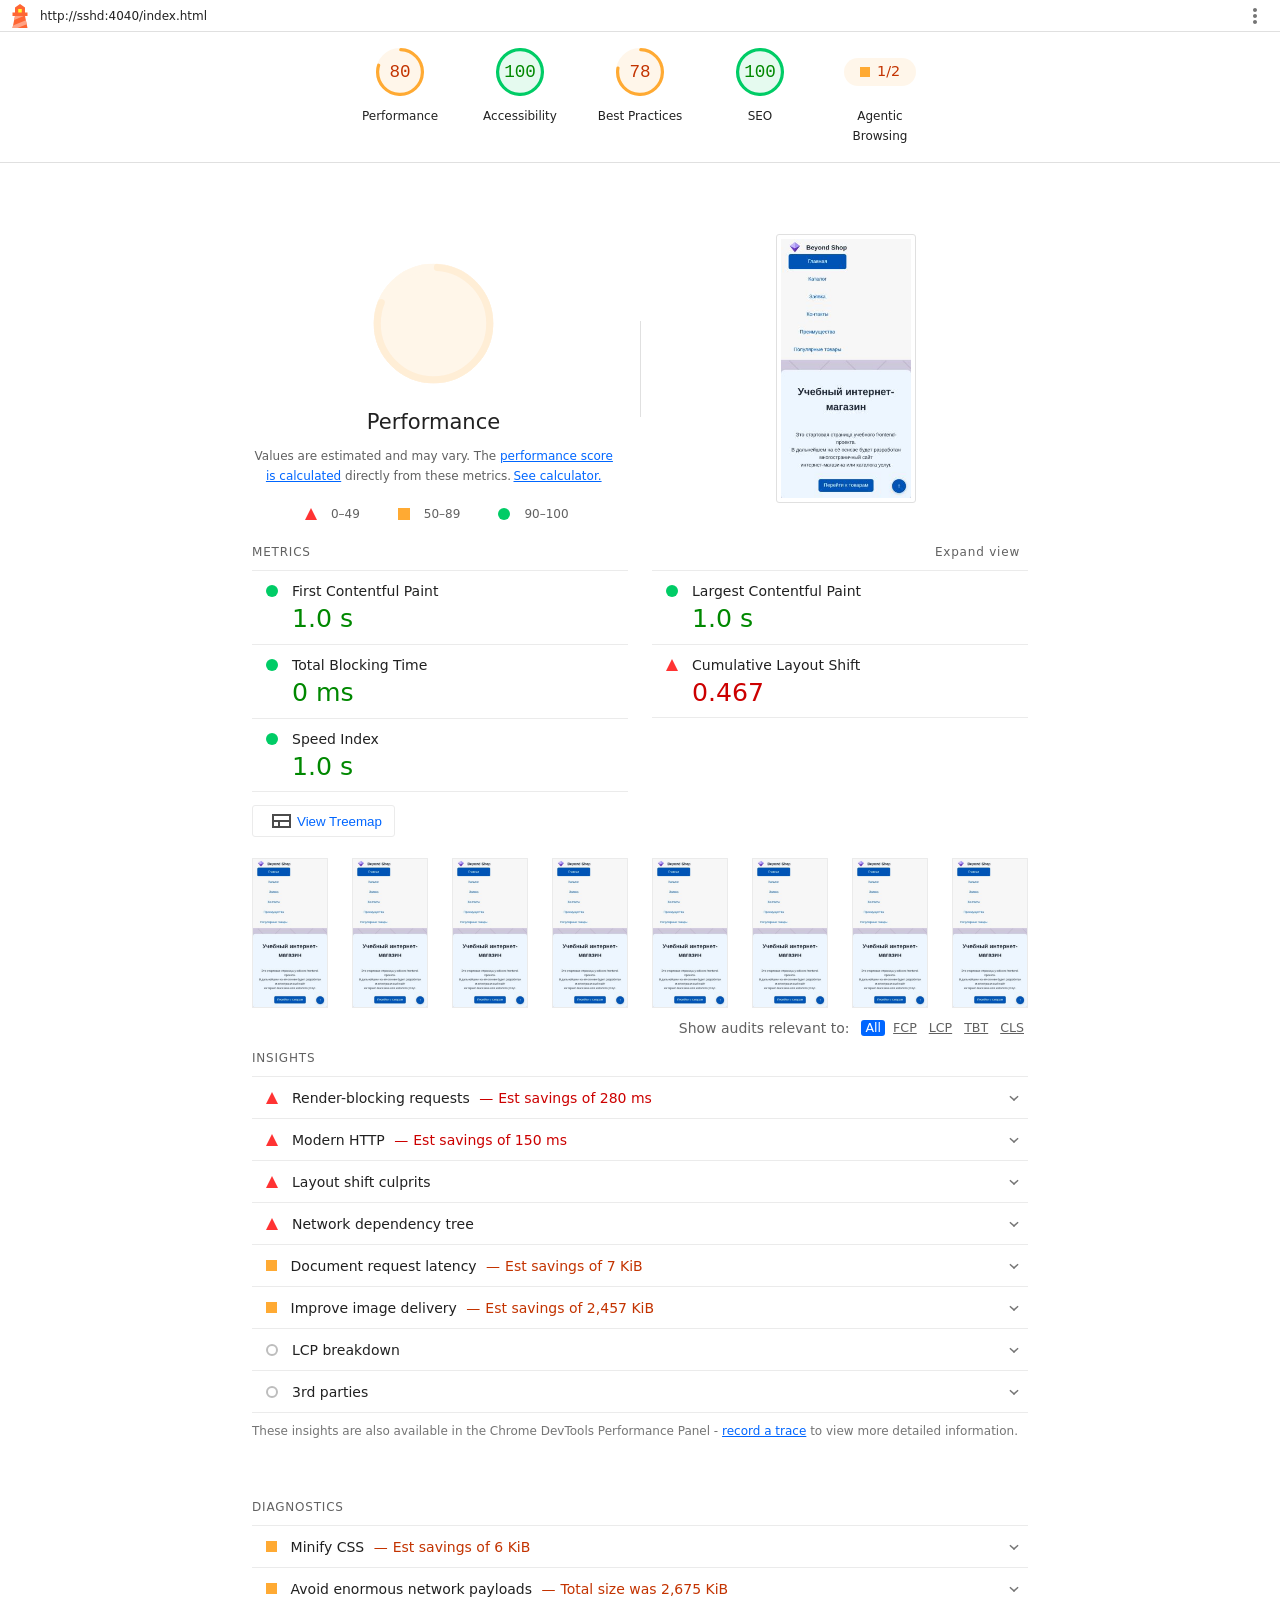
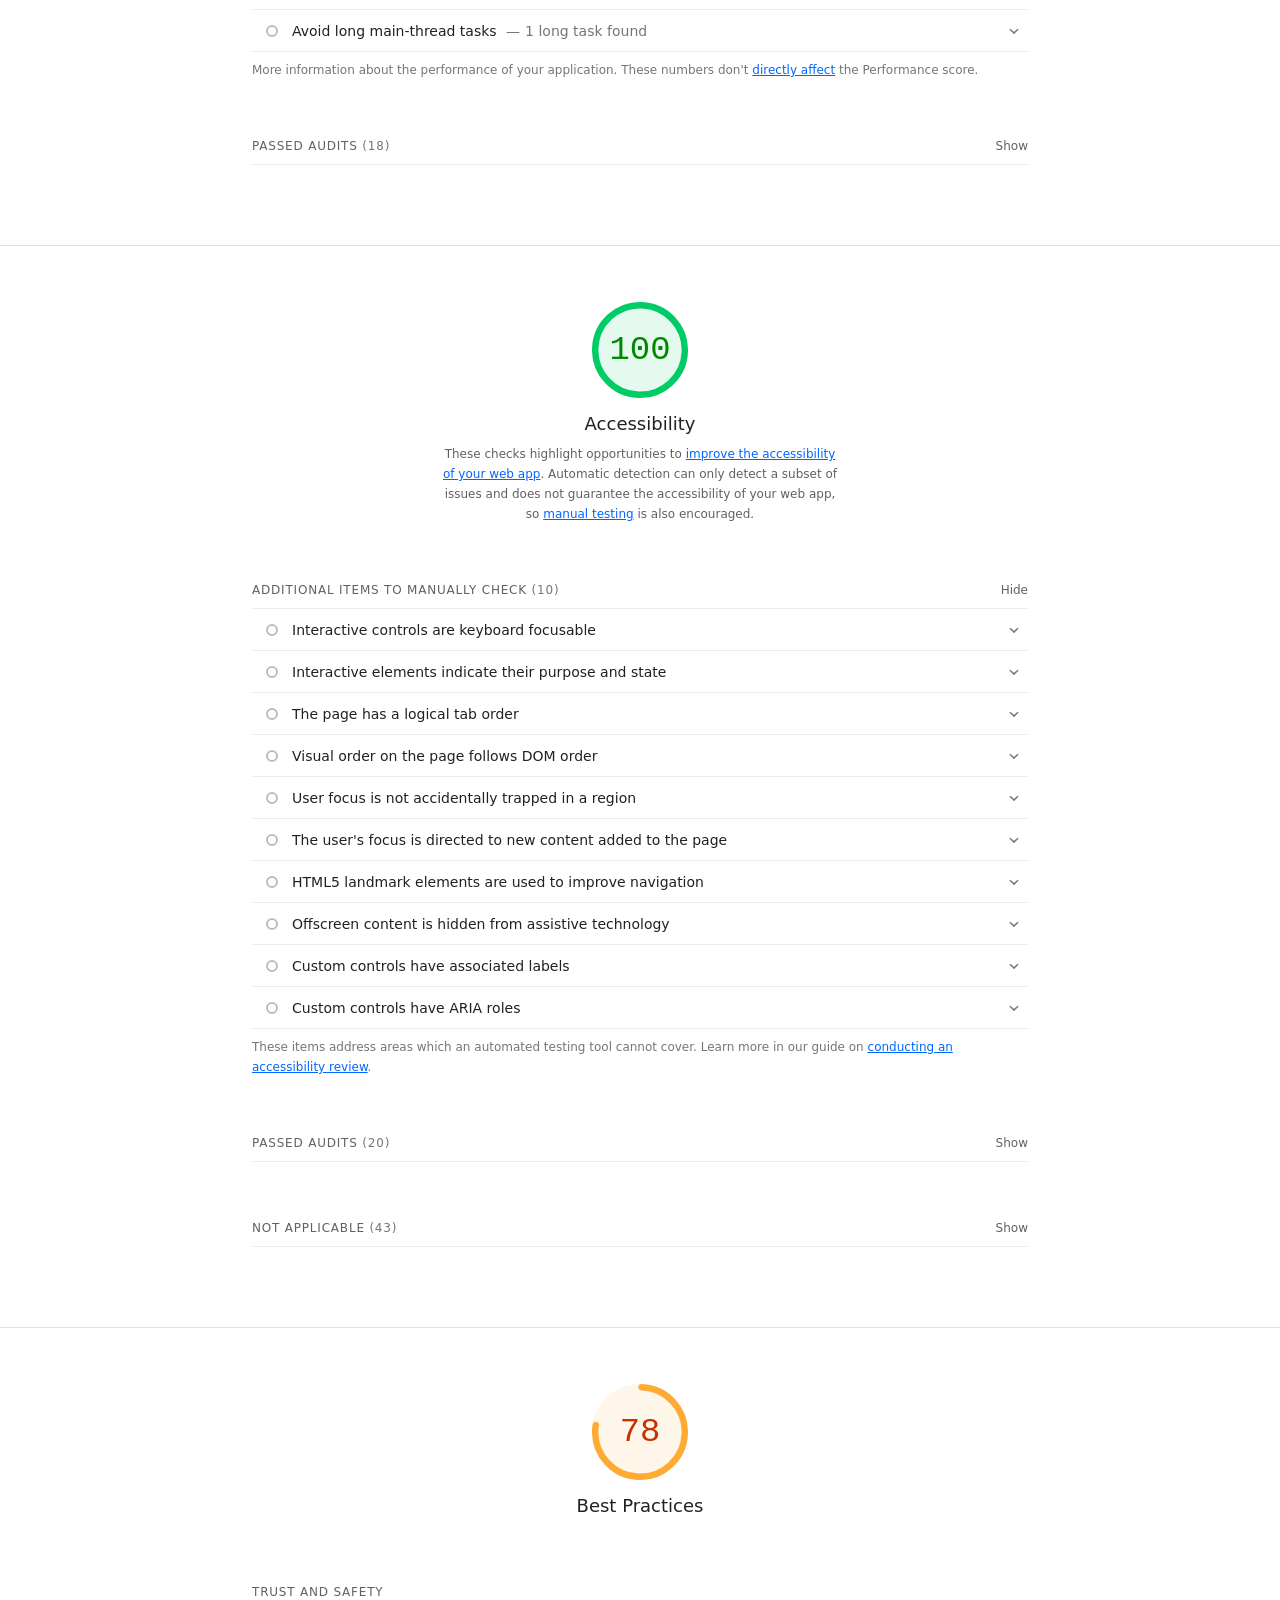
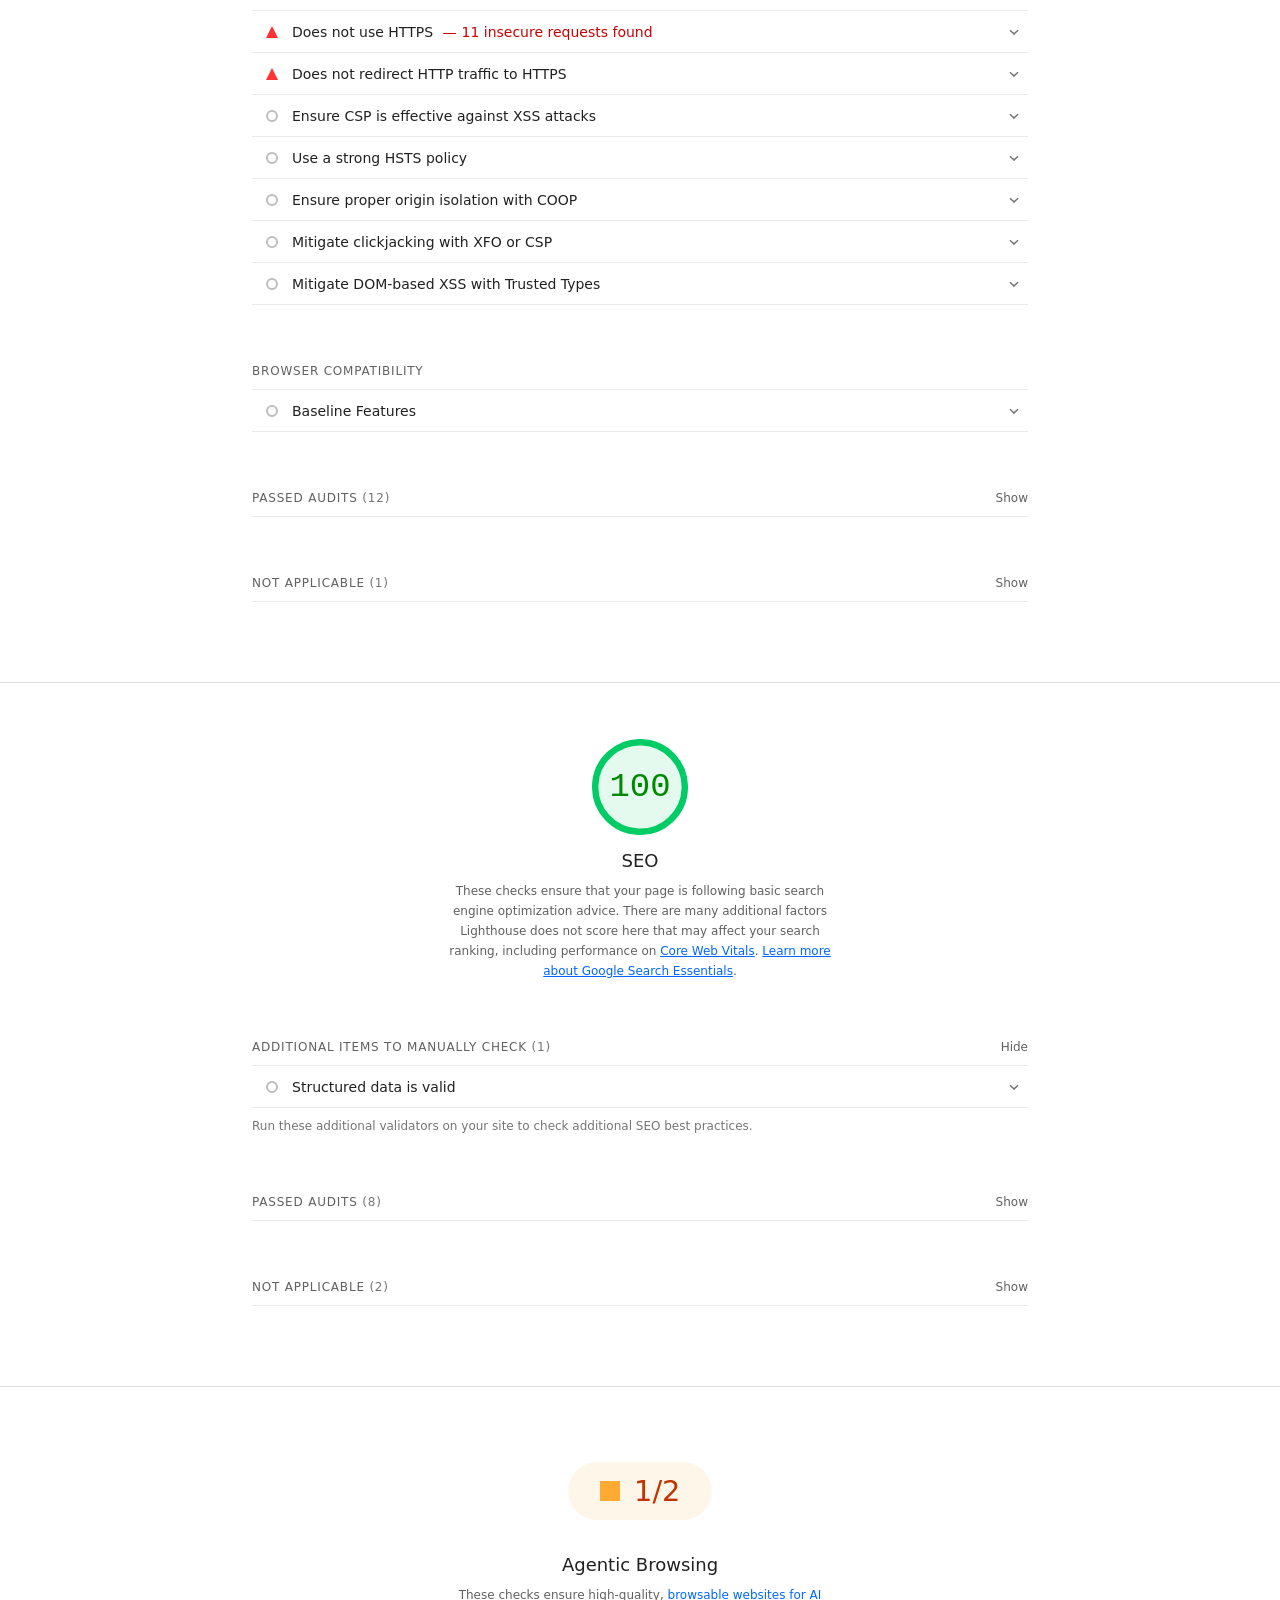
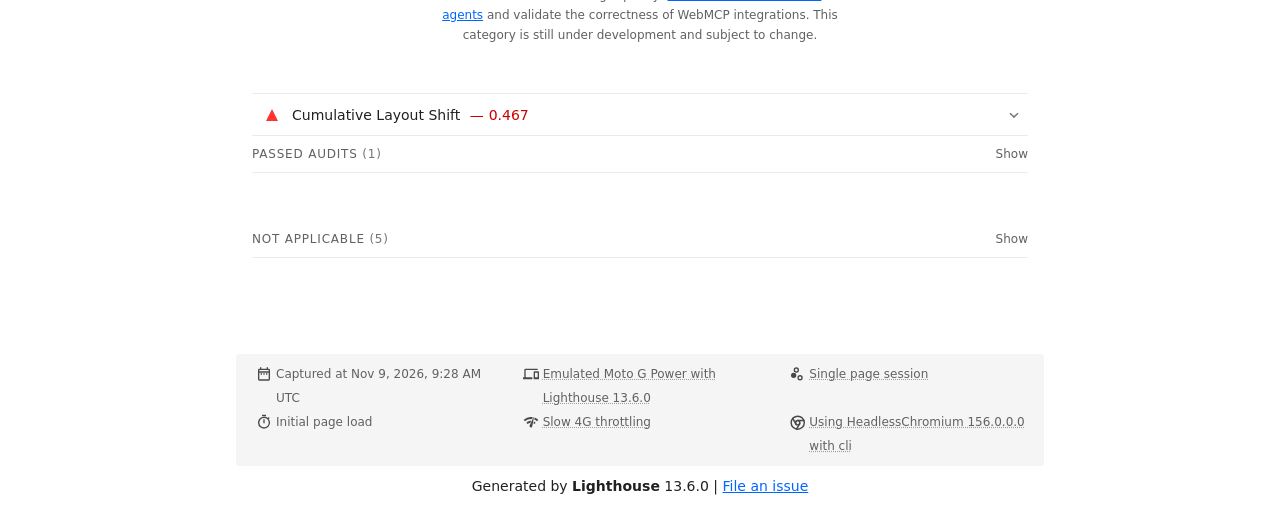
==== commit 34025cdd: "fix: use correct Lighthouse pages and add screenshots" ====
--- a/lighthouse/index.html
+++ b/lighthouse/index.html
@@ -17,7 +17,7 @@
 
   <div id="lh-log"></div>
 
-  <script>window.__LIGHTHOUSE_JSON__ = {"lighthouseVersion":"13.6.0","requestedUrl":"http://sshd:4040/index.html","mainDocumentUrl":"http://sshd:4040/index.html","finalDisplayedUrl":"http://sshd:4040/index.html","finalUrl":"http://sshd:4040/index.html","fetchTime":"2026-11-09T09:14:47.824Z","gatherMode":"navigation","runWarnings":[],"userAgent":"Mozilla/5.0 (X11; Linux x86_64) AppleWebKit/537.36 (KHTML, like Gecko) HeadlessChrome/156.0.0.0 Safari/537.36","environment":{"networkUserAgent":"Mozilla/5.0 (Linux; Android 11; moto g power (2022)) AppleWebKit/537.36 (KHTML, like Gecko) Chrome/156.0.0.0 Mobile Safari/537.36","hostUserAgent":"Mozilla/5.0 (X11; Linux x86_64) AppleWebKit/537.36 (KHTML, like Gecko) HeadlessChrome/156.0.0.0 Safari/537.36","benchmarkIndex":1564,"credits":{"axe-core":"4.14.0","ard":"0.91 (f073b1e)"}},"audits":{"is-on-https":{"id":"is-on-https","title":"Does not use HTTPS","description":"All sites should be protected with HTTPS, even ones that don't handle sensitive data. This includes avoiding [mixed content](https://developers.google.com/web/fundamentals/security/prevent-mixed-content/what-is-mixed-content), where some resources are loaded over HTTP despite the initial request being served over HTTPS. HTTPS prevents intruders from tampering with or passively listening in on the communications between your app and your users, and is a prerequisite for HTTP/2 and many new web platform APIs. [Learn more about HTTPS](https://developer.chrome.com/docs/lighthouse/pwa/is-on-https/).","score":0,"scoreDisplayMode":"binary","displayValue":"11 insecure requests found","details":{"type":"table","headings":[{"key":"url","valueType":"url","label":"Insecure URL"},{"key":"resolution","valueType":"text","label":"Request Resolution"}],"items":[{"url":"http://sshd:4040/index.html","resolution":"Allowed"},{"url":"http://sshd:4040/css/style.css","resolution":"Allowed"},{"url":"http://sshd:4040/css/responsive.css","resolution":"Allowed"},{"url":"http://sshd:4040/js/main.js","resolution":"Allowed"},{"url":"http://sshd:4040/partials/header.html","resolution":"Allowed"},{"url":"http://sshd:4040/partials/footer.html","resolution":"Allowed"},{"url":"http://sshd:4040/images/glamorous.svg","resolution":"Allowed"},{"url":"http://sshd:4040/images/Shapec.png","resolution":"Allowed"},{"url":"http://sshd:4040/images/Bitubisas.png","resolution":"Allowed"},{"url":"http://sshd:4040/images/Morkovniy_piatky.png","resolution":"Allowed"},{"url":"http://sshd:4040/favicon.svg","resolution":"Allowed"}]}},"redirects-http":{"id":"redirects-http","title":"Does not redirect HTTP traffic to HTTPS","description":"Make sure that you redirect all HTTP traffic to HTTPS in order to enable secure web features for all your users. [Learn more](https://developer.chrome.com/docs/lighthouse/pwa/redirects-http/).","score":0,"scoreDisplayMode":"binary"},"first-contentful-paint":{"id":"first-contentful-paint","title":"First Contentful Paint","description":"First Contentful Paint marks the time at which the first text or image is painted. [Learn more about the First Contentful Paint metric](https://developer.chrome.com/docs/lighthouse/performance/first-contentful-paint/).","score":1,"scoreDisplayMode":"numeric","numericValue":1034.9771,"numericUnit":"millisecond","displayValue":"1.0 s","scoringOptions":{"p10":1800,"median":3000}},"largest-contentful-paint":{"id":"largest-contentful-paint","title":"Largest Contentful Paint","description":"Largest Contentful Paint marks the time at which the largest text or image is painted. [Learn more about the Largest Contentful Paint metric](https://developer.chrome.com/docs/lighthouse/performance/lighthouse-largest-contentful-paint/)","score":1,"scoreDisplayMode":"numeric","numericValue":1034.9771,"numericUnit":"millisecond","displayValue":"1.0 s","scoringOptions":{"p10":2500,"median":4000}},"speed-index":{"id":"speed-index","title":"Speed Index","description":"Speed Index shows how quickly the contents of a page are visibly populated. [Learn more about the Speed Index metric](https://developer.chrome.com/docs/lighthouse/performance/speed-index/).","score":1,"scoreDisplayMode":"numeric","numericValue":1034.9771,"numericUnit":"millisecond","displayValue":"1.0 s","scoringOptions":{"p10":3387,"median":5800}},"screenshot-thumbnails":{"id":"screenshot-thumbnails","title":"Screenshot Thumbnails","description":"This is what the load of your site looked like.","score":1,"scoreDisplayMode":"informative","details":{"type":"filmstrip","scale":3000,"items":[{"timing":375,"timestamp":124752196961,"data":"[data-uri]"},{"timing":750,"timestamp":124752571961,"data":"[data-uri]"},{"timing":1125,"timestamp":124752946961,"data":"[data-uri]"},{"timing":1500,"timestamp":124753321961,"data":"[data-uri]"},{"timing":1875,"timestamp":124753696961,"data":"[data-uri]"},{"timing":2250,"timestamp":124754071961,"data":"[data-uri]"},{"timing":2625,"timestamp":124754446961,"data":"[data-uri]"},{"timing":3000,"timestamp":124754821961,"data":"[data-uri]"}]}},"final-screenshot":{"id":"final-screenshot","title":"Final Screenshot","description":"The last screenshot captured of the pageload.","score":1,"scoreDisplayMode":"informative","details":{"type":"screenshot","timing":747,"timestamp":124752568900,"data":"[data-uri]"}},"total-blocking-time":{"id":"total-blocking-time","title":"Total Blocking Time","description":"Sum of all time periods between FCP and Time to Interactive, when task length exceeded 50ms, expressed in milliseconds. [Learn more about the Total Blocking Time metric](https://developer.chrome.com/docs/lighthouse/performance/lighthouse-total-blocking-time/).","score":1,"scoreDisplayMode":"numeric","numericValue":10.5,"numericUnit":"millisecond","displayValue":"10 ms","scoringOptions":{"p10":200,"median":600}},"max-potential-fid":{"id":"max-potential-fid","title":"Max Potential First Input Delay","description":"The maximum potential First Input Delay that your users could experience is the duration of the longest task. [Learn more about the Maximum Potential First Input Delay metric](https://developer.chrome.com/docs/lighthouse/performance/lighthouse-max-potential-fid/).","score":0.99,"scoreDisplayMode":"numeric","numericValue":71,"numericUnit":"millisecond","displayValue":"70 ms"},"cumulative-layout-shift":{"id":"cumulative-layout-shift","title":"Cumulative Layout Shift","description":"Cumulative Layout Shift measures the movement of visible elements within the viewport. [Learn more about the Cumulative Layout Shift metric](https://web.dev/articles/cls).","score":0.19,"scoreDisplayMode":"numeric","numericValue":0.4665856622114216,"numericUnit":"unitless","displayValue":"0.467","scoringOptions":{"p10":0.1,"median":0.25},"details":{"type":"debugdata","items":[{"cumulativeLayoutShiftMainFrame":0.4665856622114216,"newEngineResultDiffered":false}]}},"errors-in-console":{"id":"errors-in-console","title":"No browser errors logged to the console","description":"Errors logged to the console indicate unresolved problems. They can come from network request failures and other browser concerns. [Learn more about this errors in console diagnostic audit](https://developer.chrome.com/docs/lighthouse/best-practices/errors-in-console/)","score":1,"scoreDisplayMode":"binary","details":{"type":"table","headings":[{"key":"sourceLocation","valueType":"source-location","label":"Source"},{"key":"description","valueType":"code","label":"Description"}],"items":[]}},"server-response-time":{"id":"server-response-time","title":"Initial server response time was short","description":"Keep the server response time for the main document short because all other requests depend on it. [Learn more about the Time to First Byte metric](https://developer.chrome.com/docs/lighthouse/performance/time-to-first-byte/).","score":1,"scoreDisplayMode":"metricSavings","numericValue":1,"numericUnit":"millisecond","displayValue":"Root document took 0 ms","metricSavings":{"FCP":0,"LCP":0},"details":{"type":"opportunity","headings":[{"key":"url","valueType":"url","label":"URL"},{"key":"responseTime","valueType":"timespanMs","label":"Time Spent"}],"items":[{"url":"http://sshd:4040/index.html","responseTime":1}],"overallSavingsMs":0},"guidanceLevel":1},"interactive":{"id":"interactive","title":"Time to Interactive","description":"Time to Interactive is the amount of time it takes for the page to become fully interactive. [Learn more about the Time to Interactive metric](https://developer.chrome.com/docs/lighthouse/performance/interactive/).","score":1,"scoreDisplayMode":"numeric","numericValue":1166.4208025,"numericUnit":"millisecond","displayValue":"1.2 s"},"user-timings":{"id":"user-timings","title":"User Timing marks and measures","description":"Consider instrumenting your app with the User Timing API to measure your app's real-world performance during key user experiences. [Learn more about User Timing marks](https://developer.chrome.com/docs/lighthouse/performance/user-timings/).","score":null,"scoreDisplayMode":"notApplicable","details":{"type":"table","headings":[{"key":"name","valueType":"text","label":"Name"},{"key":"timingType","valueType":"text","label":"Type"},{"key":"startTime","valueType":"ms","granularity":0.01,"label":"Start Time"},{"key":"duration","valueType":"ms","granularity":0.01,"label":"Duration"}],"items":[]},"guidanceLevel":2},"redirects":{"id":"redirects","title":"Avoid multiple page redirects","description":"Redirects introduce additional delays before the page can be loaded. [Learn how to avoid page redirects](https://developer.chrome.com/docs/lighthouse/performance/redirects/).","score":1,"scoreDisplayMode":"metricSavings","numericValue":0,"numericUnit":"millisecond","displayValue":"","metricSavings":{"LCP":0,"FCP":0},"details":{"type":"opportunity","headings":[],"items":[],"overallSavingsMs":0},"guidanceLevel":2},"image-aspect-ratio":{"id":"image-aspect-ratio","title":"Displays images with correct aspect ratio","description":"Image display dimensions should match natural aspect ratio. [Learn more about image aspect ratio](https://developer.chrome.com/docs/lighthouse/best-practices/image-aspect-ratio/).","score":1,"scoreDisplayMode":"binary","details":{"type":"table","headings":[{"key":"node","valueType":"node","label":""},{"key":"url","valueType":"url","label":"URL"},{"key":"displayedAspectRatio","valueType":"text","label":"Aspect Ratio (Displayed)"},{"key":"actualAspectRatio","valueType":"text","label":"Aspect Ratio (Actual)"}],"items":[]}},"image-size-responsive":{"id":"image-size-responsive","title":"Serves images with appropriate resolution","description":"Image natural dimensions should be proportional to the display size and the pixel ratio to maximize image clarity. [Learn how to provide responsive images](https://web.dev/articles/serve-responsive-images).","score":1,"scoreDisplayMode":"binary","details":{"type":"table","headings":[{"key":"node","valueType":"node","label":""},{"key":"url","valueType":"url","label":"URL"},{"key":"displayedSize","valueType":"text","label":"Displayed size"},{"key":"actualSize","valueType":"text","label":"Actual size"},{"key":"expectedSize","valueType":"text","label":"Expected size"}],"items":[]}},"deprecations":{"id":"deprecations","title":"Avoids deprecated APIs","description":"Deprecated APIs will eventually be removed from the browser. [Learn more about deprecated APIs](https://developer.chrome.com/docs/lighthouse/best-practices/deprecations/).","score":1,"scoreDisplayMode":"binary","details":{"type":"table","headings":[{"key":"value","valueType":"text","label":"Deprecation / Warning"},{"key":"source","valueType":"source-location","label":"Source"}],"items":[]}},"third-party-cookies":{"id":"third-party-cookies","title":"Avoids third-party cookies","description":"Third-party cookies may be blocked in some contexts. [Learn more about preparing for third-party cookie restrictions](https://privacysandbox.google.com/cookies/prepare/overview).","score":1,"scoreDisplayMode":"binary","details":{"type":"table","headings":[{"key":"name","valueType":"text","label":"Name"},{"key":"url","valueType":"url","label":"URL"}],"items":[]}},"mainthread-work-breakdown":{"id":"mainthread-work-breakdown","title":"Minimizes main-thread work","description":"Consider reducing the time spent parsing, compiling and executing JS. You may find delivering smaller JS payloads helps with this. [Learn how to minimize main-thread work](https://developer.chrome.com/docs/lighthouse/performance/mainthread-work-breakdown/)","score":1,"scoreDisplayMode":"metricSavings","numericValue":597.8879999999997,"numericUnit":"millisecond","displayValue":"0.6 s","metricSavings":{"TBT":0},"details":{"type":"table","headings":[{"key":"groupLabel","valueType":"text","label":"Category"},{"key":"duration","valueType":"ms","granularity":1,"label":"Time Spent"}],"items":[{"group":"other","groupLabel":"Other","duration":371.6079999999997},{"group":"styleLayout","groupLabel":"Style & Layout","duration":135.33599999999998},{"group":"scriptEvaluation","groupLabel":"Script Evaluation","duration":46.99599999999997},{"group":"paintCompositeRender","groupLabel":"Rendering","duration":20.052},{"group":"parseHTML","groupLabel":"Parse HTML & CSS","duration":19.668},{"group":"scriptParseCompile","groupLabel":"Script Parsing & Compilation","duration":4.227999999999999}],"sortedBy":["duration"]},"guidanceLevel":1},"bootup-time":{"id":"bootup-time","title":"JavaScript execution time","description":"Consider reducing the time spent parsing, compiling, and executing JS. You may find delivering smaller JS payloads helps with this. [Learn how to reduce Javascript execution time](https://developer.chrome.com/docs/lighthouse/performance/bootup-time/).","score":1,"scoreDisplayMode":"metricSavings","numericValue":47.86799999999999,"numericUnit":"millisecond","displayValue":"0.0 s","metricSavings":{"TBT":0},"details":{"type":"table","headings":[{"key":"url","valueType":"url","label":"URL"},{"key":"total","granularity":1,"valueType":"ms","label":"Total CPU Time"},{"key":"scripting","granularity":1,"valueType":"ms","label":"Script Evaluation"},{"key":"scriptParseCompile","granularity":1,"valueType":"ms","label":"Script Parse"}],"items":[{"url":"Unattributable","total":320.46800000000076,"scripting":13.32,"scriptParseCompile":0},{"url":"http://sshd:4040/index.html","total":212.944,"scripting":18.347999999999995,"scriptParseCompile":2.64},{"url":"http://sshd:4040/js/main.js","total":53.715999999999994,"scripting":11.971999999999996,"scriptParseCompile":1.588}],"summary":{"wastedMs":47.86799999999999},"sortedBy":["total"]},"guidanceLevel":1},"diagnostics":{"id":"diagnostics","title":"Diagnostics","description":"Collection of useful page vitals.","score":1,"scoreDisplayMode":"informative","details":{"type":"debugdata","items":[{"numRequests":12,"numScripts":1,"numStylesheets":2,"numFonts":0,"numTasks":481,"numTasksOver10ms":3,"numTasksOver25ms":1,"numTasksOver50ms":0,"numTasksOver100ms":0,"numTasksOver500ms":0,"rtt":0.08594999999999998,"throughput":1067861221.0249898,"maxRtt":0.08594999999999998,"maxServerLatency":0.98855,"totalByteWeight":2739331,"totalTaskTime":149.47199999999972,"mainDocumentTransferSize":11556}]}},"network-requests":{"id":"network-requests","title":"Network Requests","description":"Lists the network requests that were made during page load.","score":1,"scoreDisplayMode":"informative","details":{"type":"table","headings":[{"key":"url","valueType":"url","label":"URL"},{"key":"protocol","valueType":"text","label":"Protocol"},{"key":"networkRequestTime","valueType":"ms","granularity":1,"label":"Network Request Time"},{"key":"networkEndTime","valueType":"ms","granularity":1,"label":"Network End Time"},{"key":"transferSize","valueType":"bytes","displayUnit":"kb","granularity":1,"label":"Transfer Size"},{"key":"resourceSize","valueType":"bytes","displayUnit":"kb","granularity":1,"label":"Resource Size"},{"key":"statusCode","valueType":"text","label":"Status Code"},{"key":"mimeType","valueType":"text","label":"MIME Type"},{"key":"resourceType","valueType":"text","label":"Resource Type"}],"items":[{"url":"http://sshd:4040/index.html","sessionTargetType":"page","protocol":"http/1.1","cache":"none","rendererStartTime":0,"networkRequestTime":2.1009999960660934,"networkEndTime":5.596999987959862,"finished":true,"transferSize":11556,"resourceSize":11260,"statusCode":200,"mimeType":"text/html","resourceType":"Document","priority":"VeryHigh","experimentalFromMainFrame":true,"entity":"sshd"},{"url":"http://sshd:4040/css/style.css","sessionTargetType":"page","protocol":"http/1.1","cache":"none","rendererStartTime":48.53399999439716,"networkRequestTime":63.30399999022484,"networkEndTime":67.41200000047684,"finished":true,"transferSize":13128,"resourceSize":12833,"statusCode":200,"mimeType":"text/css","resourceType":"Stylesheet","priority":"VeryHigh","experimentalFromMainFrame":true,"entity":"sshd"},{"url":"http://sshd:4040/css/responsive.css","sessionTargetType":"page","protocol":"http/1.1","cache":"none","rendererStartTime":49.09800000488758,"networkRequestTime":64.18499998748302,"networkEndTime":68.35699999332428,"finished":true,"transferSize":8199,"resourceSize":7905,"statusCode":200,"mimeType":"text/css","resourceType":"Stylesheet","priority":"VeryHigh","experimentalFromMainFrame":true,"entity":"sshd"},{"url":"http://sshd:4040/js/main.js","sessionTargetType":"page","protocol":"http/1.1","cache":"none","rendererStartTime":49.37899999320507,"networkRequestTime":64.75999999046326,"networkEndTime":69.14599998295307,"finished":true,"transferSize":6079,"resourceSize":5778,"statusCode":200,"mimeType":"text/javascript","resourceType":"Script","priority":"Low","experimentalFromMainFrame":true,"entity":"sshd"},{"url":"http://sshd:4040/partials/header.html","sessionTargetType":"page","protocol":"http/1.1","cache":"none","rendererStartTime":73.44099999964237,"networkRequestTime":74.12000000476837,"networkEndTime":77.6749999821186,"finished":true,"transferSize":1682,"resourceSize":1388,"statusCode":200,"mimeType":"text/html","resourceType":"Fetch","priority":"High","experimentalFromMainFrame":true,"entity":"sshd"},{"url":"http://sshd:4040/partials/footer.html","sessionTargetType":"page","protocol":"http/1.1","cache":"none","rendererStartTime":73.79099999368191,"networkRequestTime":74.570999994874,"networkEndTime":78.41699999570847,"finished":true,"transferSize":506,"resourceSize":214,"statusCode":200,"mimeType":"text/html","resourceType":"Fetch","priority":"High","experimentalFromMainFrame":true,"entity":"sshd"},{"url":"http://sshd:4040/images/glamorous.svg","sessionTargetType":"page","protocol":"http/1.1","cache":"none","rendererStartTime":77,"networkRequestTime":78.11899998784065,"networkEndTime":80.7969999909401,"finished":true,"transferSize":5200,"resourceSize":4917,"statusCode":200,"mimeType":"image/svg+xml","resourceType":"Image","priority":"High","experimentalFromMainFrame":true,"entity":"sshd"},{"url":"http://sshd:4040/images/Shapec.png","sessionTargetType":"page","protocol":"http/1.1","cache":"none","rendererStartTime":116.74700000882149,"networkRequestTime":117.6969999819994,"networkEndTime":130.16899998486042,"finished":true,"transferSize":995303,"resourceSize":995020,"statusCode":200,"mimeType":"image/png","resourceType":"Image","priority":"Low","experimentalFromMainFrame":true,"entity":"sshd"},{"url":"http://sshd:4040/images/Bitubisas.png","sessionTargetType":"page","protocol":"http/1.1","cache":"none","rendererStartTime":117.14399999380112,"networkRequestTime":118.25199998915195,"networkEndTime":129.6259999871254,"finished":true,"transferSize":837833,"resourceSize":837550,"statusCode":200,"mimeType":"image/png","resourceType":"Image","priority":"Low","experimentalFromMainFrame":true,"entity":"sshd"},{"url":"http://sshd:4040/images/Morkovniy_piatky.png","sessionTargetType":"page","protocol":"http/1.1","cache":"none","rendererStartTime":117.40199999511242,"networkRequestTime":119.11800000071526,"networkEndTime":130.7360000014305,"finished":true,"transferSize":857760,"resourceSize":857477,"statusCode":200,"mimeType":"image/png","resourceType":"Image","priority":"Low","experimentalFromMainFrame":true,"entity":"sshd"},{"url":"http://sshd:4040/favicon.svg","sessionTargetType":"page","protocol":"http/1.1","cache":"none","rendererStartTime":136.01199999451637,"networkRequestTime":136.7719999998808,"networkEndTime":139.67800000309944,"finished":true,"transferSize":1843,"resourceSize":1560,"statusCode":200,"mimeType":"image/svg+xml","resourceType":"Other","priority":"High","experimentalFromMainFrame":true,"entity":"sshd"},{"url":"http://sshd:4040/favicon.svg","sessionTargetType":"page","protocol":"http/1.1","cache":"none","rendererStartTime":138.16400000452995,"networkRequestTime":139.03799998760223,"networkEndTime":141.47200000286102,"finished":true,"transferSize":242,"resourceSize":1560,"statusCode":200,"mimeType":"image/svg+xml","resourceType":"Image","priority":"Low","experimentalFromMainFrame":true,"entity":"sshd"}],"debugData":{"type":"debugdata","networkStartTimeTs":124751823804,"initiators":[{"type":"parser","url":"http://sshd:4040/index.html","lineNumber":8,"columnNumber":48},{"type":"parser","url":"http://sshd:4040/index.html","lineNumber":9,"columnNumber":53},{"type":"parser","url":"http://sshd:4040/index.html","lineNumber":11,"columnNumber":35},{"type":"parser","url":"http://sshd:4040/css/style.css"}]}}},"network-rtt":{"id":"network-rtt","title":"Network Round Trip Times","description":"Network round trip times (RTT) have a large impact on performance. If the RTT to an origin is high, it's an indication that servers closer to the user could improve performance. [Learn more about the Round Trip Time](https://hpbn.co/primer-on-latency-and-bandwidth/).","score":1,"scoreDisplayMode":"informative","numericValue":0.08594999999999998,"numericUnit":"millisecond","displayValue":"0 ms","details":{"type":"table","headings":[{"key":"origin","valueType":"text","label":"URL"},{"key":"rtt","valueType":"ms","granularity":1,"label":"Time Spent"}],"items":[{"origin":"http://sshd:4040","rtt":0.08594999999999998}],"sortedBy":["rtt"]}},"network-server-latency":{"id":"network-server-latency","title":"Server Backend Latencies","description":"Server latencies can impact web performance. If the server latency of an origin is high, it's an indication the server is overloaded or has poor backend performance. [Learn more about server response time](https://hpbn.co/primer-on-web-performance/#analyzing-the-resource-waterfall).","score":1,"scoreDisplayMode":"informative","numericValue":0.98855,"numericUnit":"millisecond","displayValue":"0 ms","details":{"type":"table","headings":[{"key":"origin","valueType":"text","label":"URL"},{"key":"serverResponseTime","valueType":"ms","granularity":1,"label":"Time Spent"}],"items":[{"origin":"http://sshd:4040","serverResponseTime":0.98855}],"sortedBy":["serverResponseTime"]}},"main-thread-tasks":{"id":"main-thread-tasks","title":"Tasks","description":"Lists the toplevel main thread tasks that executed during page load.","score":1,"scoreDisplayMode":"informative","details":{"type":"table","headings":[{"key":"startTime","valueType":"ms","granularity":1,"label":"Start Time"},{"key":"duration","valueType":"ms","granularity":1,"label":"End Time"}],"items":[{"duration":5.035,"startTime":12.223},{"duration":19.208,"startTime":17.309},{"duration":15.407,"startTime":36.582},{"duration":35.669,"startTime":74.392},{"duration":5.22,"startTime":114.657},{"duration":5.798,"startTime":149.356}]}},"metrics":{"id":"metrics","title":"Metrics","description":"Collects all available metrics.","score":1,"scoreDisplayMode":"informative","numericValue":1166,"numericUnit":"millisecond","details":{"type":"debugdata","items":[{"firstContentfulPaint":1035,"largestContentfulPaint":1035,"interactive":1166,"speedIndex":1035,"totalBlockingTime":11,"maxPotentialFID":71,"cumulativeLayoutShift":0.4665856622114216,"cumulativeLayoutShiftMainFrame":0.4665856622114216,"timeToFirstByte":451,"observedTimeOrigin":0,"observedTimeOriginTs":124751821961,"observedNavigationStart":0,"observedNavigationStartTs":124751821961,"observedFirstPaint":160,"observedFirstPaintTs":124751982224,"observedFirstContentfulPaint":160,"observedFirstContentfulPaintTs":124751982224,"observedFirstContentfulPaintAllFrames":160,"observedFirstContentfulPaintAllFramesTs":124751982224,"observedLargestContentfulPaint":160,"observedLargestContentfulPaintTs":124751982224,"observedLargestContentfulPaintAllFrames":160,"observedLargestContentfulPaintAllFramesTs":124751982224,"observedTraceEnd":2489,"observedTraceEndTs":124754311389,"observedLoad":114,"observedLoadTs":124751935979,"observedDomContentLoaded":0,"observedDomContentLoadedTs":124751822134,"observedCumulativeLayoutShift":0.4665856622114216,"observedCumulativeLayoutShiftMainFrame":0.4665856622114216,"observedFirstVisualChange":160,"observedFirstVisualChangeTs":124751981961,"observedLastVisualChange":171,"observedLastVisualChangeTs":124751992961,"observedSpeedIndex":171,"observedSpeedIndexTs":124751992797},{"lcpInvalidated":false}]}},"resource-summary":{"id":"resource-summary","title":"Resources Summary","description":"Aggregates all network requests and groups them by type","score":1,"scoreDisplayMode":"informative","details":{"type":"table","headings":[{"key":"label","valueType":"text","label":"Resource Type"},{"key":"requestCount","valueType":"numeric","label":"Requests"},{"key":"transferSize","valueType":"bytes","label":"Transfer Size"}],"items":[{"resourceType":"total","label":"Total","requestCount":12,"transferSize":2739331},{"resourceType":"image","label":"Image","requestCount":5,"transferSize":2696338},{"resourceType":"stylesheet","label":"Stylesheet","requestCount":2,"transferSize":21327},{"resourceType":"document","label":"Document","requestCount":1,"transferSize":11556},{"resourceType":"script","label":"Script","requestCount":1,"transferSize":6079},{"resourceType":"other","label":"Other","requestCount":3,"transferSize":4031},{"resourceType":"media","label":"Media","requestCount":0,"transferSize":0},{"resourceType":"font","label":"Font","requestCount":0,"transferSize":0},{"resourceType":"third-party","label":"Third-party","requestCount":0,"transferSize":0}]}},"layout-shifts":{"id":"layout-shifts","title":"Avoid large layout shifts","description":"These are the largest layout shifts observed on the page. Each table item represents a single layout shift, and shows the element that shifted the most. Below each item are possible root causes that led to the layout shift. Some of these layout shifts may not be included in the CLS metric value due to [windowing](https://web.dev/articles/cls#what_is_cls). [Learn how to improve CLS](https://web.dev/articles/optimize-cls)","score":0,"scoreDisplayMode":"metricSavings","displayValue":"1 layout shift found","metricSavings":{"CLS":0.467},"details":{"type":"table","headings":[{"key":"node","valueType":"node","subItemsHeading":{"key":"extra"},"label":"Element"},{"key":"score","valueType":"numeric","subItemsHeading":{"key":"cause","valueType":"text"},"granularity":0.001,"label":"Layout shift score"}],"items":[{"node":{"type":"node","lhId":"page-1-MAIN","path":"1,HTML,1,BODY,2,MAIN","selector":"body > main#main","boundingRect":{"top":384,"bottom":2737,"left":0,"right":412,"width":412,"height":2353},"snippet":"\u003cmain id=\"main\">","nodeLabel":"Учебный интернет-магазин\n\nЭто стартовая страница учебного frontend-проекта.\nВ д…"},"score":0.4665856622114216}]},"guidanceLevel":2},"long-tasks":{"id":"long-tasks","title":"Avoid long main-thread tasks","description":"Lists the longest tasks on the main thread, useful for identifying worst contributors to input delay. [Learn how to avoid long main-thread tasks](https://web.dev/articles/optimize-long-tasks)","score":1,"scoreDisplayMode":"informative","displayValue":"3 long tasks found","metricSavings":{"TBT":0},"details":{"type":"table","headings":[{"key":"url","valueType":"url","label":"URL"},{"key":"startTime","valueType":"ms","granularity":1,"label":"Start Time"},{"key":"duration","valueType":"ms","granularity":1,"label":"Duration"}],"items":[{"url":"Unattributable","duration":77,"startTime":600.98855},{"url":"http://sshd:4040/js/main.js","duration":71,"startTime":1202.96565},{"url":"Unattributable","duration":62,"startTime":677.98855}],"sortedBy":["duration"],"skipSumming":["startTime"],"debugData":{"type":"debugdata","urls":["Unattributable","http://sshd:4040/js/main.js"],"tasks":[{"urlIndex":0,"startTime":601,"duration":77,"other":77},{"urlIndex":1,"startTime":1203,"duration":71,"other":71,"parseHTML":0,"scriptEvaluation":0,"styleLayout":0},{"urlIndex":0,"startTime":678,"duration":62,"other":62,"scriptEvaluation":0}]}},"guidanceLevel":1},"non-composited-animations":{"id":"non-composited-animations","title":"Avoid non-composited animations","description":"Animations which are not composited can be janky and increase CLS. [Learn how to avoid non-composited animations](https://developer.chrome.com/docs/lighthouse/performance/non-composited-animations/)","score":null,"scoreDisplayMode":"notApplicable","metricSavings":{"CLS":0},"details":{"type":"table","headings":[{"key":"node","valueType":"node","subItemsHeading":{"key":"failureReason","valueType":"text"},"label":"Element"}],"items":[]},"guidanceLevel":2},"unsized-images":{"id":"unsized-images","title":"Image elements have explicit `width` and `height`","description":"Set an explicit width and height on image elements to reduce layout shifts and improve CLS. [Learn how to set image dimensions](https://web.dev/articles/optimize-cls#images_without_dimensions)","score":1,"scoreDisplayMode":"metricSavings","metricSavings":{"CLS":0},"details":{"type":"table","headings":[{"key":"node","valueType":"node","label":""},{"key":"url","valueType":"url","label":"URL"}],"items":[]},"guidanceLevel":4},"valid-source-maps":{"id":"valid-source-maps","title":"Page has valid source maps","description":"Source maps translate minified code to the original source code. This helps developers debug in production. In addition, Lighthouse is able to provide further insights. Consider deploying source maps to take advantage of these benefits. [Learn more about source maps](https://developer.chrome.com/docs/devtools/javascript/source-maps/).","score":1,"scoreDisplayMode":"binary","details":{"type":"table","headings":[{"key":"scriptUrl","valueType":"url","subItemsHeading":{"key":"error"},"label":"URL"},{"key":"sourceMapUrl","valueType":"url","label":"Map URL"}],"items":[]}},"csp-xss":{"id":"csp-xss","title":"Ensure CSP is effective against XSS attacks","description":"A strong Content Security Policy (CSP) significantly reduces the risk of cross-site scripting (XSS) attacks. [Learn how to use a CSP to prevent XSS](https://developer.chrome.com/docs/lighthouse/best-practices/csp-xss/)","score":1,"scoreDisplayMode":"informative","details":{"type":"table","headings":[{"key":"description","valueType":"text","subItemsHeading":{"key":"description"},"label":"Description"},{"key":"directive","valueType":"code","subItemsHeading":{"key":"directive"},"label":"Directive"},{"key":"severity","valueType":"text","subItemsHeading":{"key":"severity"},"label":"Severity"}],"items":[{"severity":"High","description":"No CSP found in enforcement mode"}]}},"has-hsts":{"id":"has-hsts","title":"Use a strong HSTS policy","description":"Deployment of the HSTS header significantly reduces the risk of downgrading HTTP connections and eavesdropping attacks. A rollout in stages, starting with a low max-age is recommended. [Learn more about using a strong HSTS policy.](https://developer.chrome.com/docs/lighthouse/best-practices/has-hsts)","score":1,"scoreDisplayMode":"informative","details":{"type":"table","headings":[{"key":"description","valueType":"text","subItemsHeading":{"key":"description"},"label":"Description"},{"key":"directive","valueType":"code","subItemsHeading":{"key":"directive"},"label":"Directive"},{"key":"severity","valueType":"text","subItemsHeading":{"key":"severity"},"label":"Severity"}],"items":[{"severity":"High","description":"No HSTS header found"}]}},"origin-isolation":{"id":"origin-isolation","title":"Ensure proper origin isolation with COOP","description":"The Cross-Origin-Opener-Policy (COOP) can be used to isolate the top-level window from other documents such as pop-ups. [Learn more about deploying the COOP header.](https://web.dev/articles/why-coop-coep#coop)","score":1,"scoreDisplayMode":"informative","details":{"type":"table","headings":[{"key":"description","valueType":"text","subItemsHeading":{"key":"description"},"label":"Description"},{"key":"directive","valueType":"code","subItemsHeading":{"key":"directive"},"label":"Directive"},{"key":"severity","valueType":"text","subItemsHeading":{"key":"severity"},"label":"Severity"}],"items":[{"description":"No COOP header found","severity":"High"}]}},"clickjacking-mitigation":{"id":"clickjacking-mitigation","title":"Mitigate clickjacking with XFO or CSP","description":"The `X-Frame-Options` (XFO) header or the `frame-ancestors` directive in the `Content-Security-Policy` (CSP) header control where a page can be embedded. These can mitigate clickjacking attacks by blocking some or all sites from embedding the page. [Learn more about mitigating clickjacking](https://developer.chrome.com/docs/lighthouse/best-practices/clickjacking-mitigation).","score":1,"scoreDisplayMode":"informative","details":{"type":"table","headings":[{"key":"description","valueType":"text","subItemsHeading":{"key":"description"},"label":"Description"},{"key":"severity","valueType":"text","subItemsHeading":{"key":"severity"},"label":"Severity"}],"items":[{"severity":"High","description":"No frame control policy found"}]}},"trusted-types-xss":{"id":"trusted-types-xss","title":"Mitigate DOM-based XSS with Trusted Types","description":"The `require-trusted-types-for` directive in the `Content-Security-Policy` (CSP) header instructs user agents to control the data passed to DOM XSS sink functions. [Learn more about mitigating DOM-based XSS with Trusted Types](https://developer.chrome.com/docs/lighthouse/best-practices/trusted-types-xss).","score":1,"scoreDisplayMode":"informative","details":{"type":"table","headings":[{"key":"description","valueType":"text","subItemsHeading":{"key":"description"},"label":"Description"},{"key":"severity","valueType":"text","subItemsHeading":{"key":"severity"},"label":"Severity"}],"items":[{"severity":"High","description":"No `Content-Security-Policy` header with Trusted Types directive found"}]}},"script-treemap-data":{"id":"script-treemap-data","title":"Script Treemap Data","description":"Used for treemap app","score":1,"scoreDisplayMode":"informative","details":{"type":"treemap-data","nodes":[{"name":"http://sshd:4040/index.html","resourceBytes":1102,"encodedBytes":1102,"unusedBytes":602,"children":[{"name":"(inline) // \u003c![CDATA[  \u003c…","resourceBytes":1102,"unusedBytes":602}]},{"name":"http://sshd:4040/js/main.js","resourceBytes":5622,"encodedBytes":5778,"unusedBytes":2358}]}},"accesskeys":{"id":"accesskeys","title":"`[accesskey]` values are unique","description":"Access keys let users quickly focus a part of the page. For proper navigation, each access key must be unique. [Learn more about access keys](https://dequeuniversity.com/rules/axe/4.14/accesskeys).","score":null,"scoreDisplayMode":"notApplicable"},"aria-allowed-attr":{"id":"aria-allowed-attr","title":"`[aria-*]` attributes match their roles","description":"Each ARIA `role` supports a specific subset of `aria-*` attributes. Mismatching these invalidates the `aria-*` attributes. [Learn how to match ARIA attributes to their roles](https://dequeuniversity.com/rules/axe/4.14/aria-allowed-attr).","score":1,"scoreDisplayMode":"binary","details":{"type":"table","headings":[{"key":"node","valueType":"node","subItemsHeading":{"key":"relatedNode","valueType":"node"},"label":"Failing Elements"}],"items":[]}},"aria-allowed-role":{"id":"aria-allowed-role","title":"Uses ARIA roles only on compatible elements","description":"Many HTML elements can only be assigned certain ARIA roles. Using ARIA roles where they are not allowed can interfere with the accessibility of the web page. [Learn more about ARIA roles](https://dequeuniversity.com/rules/axe/4.14/aria-allowed-role).","score":null,"scoreDisplayMode":"notApplicable"},"aria-command-name":{"id":"aria-command-name","title":"`button`, `link`, and `menuitem` elements have accessible names","description":"When an element doesn't have an accessible name, screen readers announce it with a generic name, making it unusable for users who rely on screen readers. [Learn how to make command elements more accessible](https://dequeuniversity.com/rules/axe/4.14/aria-command-name).","score":null,"scoreDisplayMode":"notApplicable"},"aria-conditional-attr":{"id":"aria-conditional-attr","title":"ARIA attributes are used as specified for the element's role","description":"Some ARIA attributes are only allowed on an element under certain conditions. [Learn more about conditional ARIA attributes](https://dequeuniversity.com/rules/axe/4.14/aria-conditional-attr).","score":1,"scoreDisplayMode":"binary","details":{"type":"table","headings":[{"key":"node","valueType":"node","subItemsHeading":{"key":"relatedNode","valueType":"node"},"label":"Failing Elements"}],"items":[]}},"aria-deprecated-role":{"id":"aria-deprecated-role","title":"Deprecated ARIA roles were not used","description":"Deprecated ARIA roles may not be processed correctly by assistive technology. [Learn more about deprecated ARIA roles](https://dequeuniversity.com/rules/axe/4.14/aria-deprecated-role).","score":null,"scoreDisplayMode":"notApplicable"},"aria-dialog-name":{"id":"aria-dialog-name","title":"Elements with `role=\"dialog\"` or `role=\"alertdialog\"` have accessible names.","description":"ARIA dialog elements without accessible names may prevent screen readers users from discerning the purpose of these elements. [Learn how to make ARIA dialog elements more accessible](https://dequeuniversity.com/rules/axe/4.14/aria-dialog-name).","score":null,"scoreDisplayMode":"notApplicable"},"aria-hidden-body":{"id":"aria-hidden-body","title":"`[aria-hidden=\"true\"]` is not present on the document `\u003cbody>`","description":"Assistive technologies, like screen readers, work inconsistently when `aria-hidden=\"true\"` is set on the document `\u003cbody>`. [Learn how `aria-hidden` affects the document body](https://dequeuniversity.com/rules/axe/4.14/aria-hidden-body).","score":1,"scoreDisplayMode":"binary","details":{"type":"table","headings":[{"key":"node","valueType":"node","subItemsHeading":{"key":"relatedNode","valueType":"node"},"label":"Failing Elements"}],"items":[]}},"aria-hidden-focus":{"id":"aria-hidden-focus","title":"`[aria-hidden=\"true\"]` elements do not contain focusable descendents","description":"Focusable descendents within an `[aria-hidden=\"true\"]` element prevent those interactive elements from being available to users of assistive technologies like screen readers. [Learn how `aria-hidden` affects focusable elements](https://dequeuniversity.com/rules/axe/4.14/aria-hidden-focus).","score":null,"scoreDisplayMode":"notApplicable"},"aria-input-field-name":{"id":"aria-input-field-name","title":"ARIA input fields have accessible names","description":"When an input field doesn't have an accessible name, screen readers announce it with a generic name, making it unusable for users who rely on screen readers. [Learn more about input field labels](https://dequeuniversity.com/rules/axe/4.14/aria-input-field-name).","score":null,"scoreDisplayMode":"notApplicable"},"aria-meter-name":{"id":"aria-meter-name","title":"ARIA `meter` elements have accessible names","description":"When a meter element doesn't have an accessible name, screen readers announce it with a generic name, making it unusable for users who rely on screen readers. [Learn how to name `meter` elements](https://dequeuniversity.com/rules/axe/4.14/aria-meter-name).","score":null,"scoreDisplayMode":"notApplicable"},"aria-progressbar-name":{"id":"aria-progressbar-name","title":"ARIA `progressbar` elements have accessible names","description":"When a `progressbar` element doesn't have an accessible name, screen readers announce it with a generic name, making it unusable for users who rely on screen readers. [Learn how to label `progressbar` elements](https://dequeuniversity.com/rules/axe/4.14/aria-progressbar-name).","score":null,"scoreDisplayMode":"notApplicable"},"aria-prohibited-attr":{"id":"aria-prohibited-attr","title":"Elements use only permitted ARIA attributes","description":"Using ARIA attributes in roles where they are prohibited can mean that important information is not communicated to users of assistive technologies. [Learn more about prohibited ARIA roles](https://dequeuniversity.com/rules/axe/4.14/aria-prohibited-attr).","score":1,"scoreDisplayMode":"binary","details":{"type":"table","headings":[{"key":"node","valueType":"node","subItemsHeading":{"key":"relatedNode","valueType":"node"},"label":"Failing Elements"}],"items":[]}},"aria-required-attr":{"id":"aria-required-attr","title":"`[role]`s have all required `[aria-*]` attributes","description":"Some ARIA roles have required attributes that describe the state of the element to screen readers. [Learn more about roles and required attributes](https://dequeuniversity.com/rules/axe/4.14/aria-required-attr).","score":null,"scoreDisplayMode":"notApplicable"},"aria-required-children":{"id":"aria-required-children","title":"Elements with an ARIA `[role]` that require children to contain a specific `[role]` have all required children.","description":"Some ARIA parent roles must contain specific child roles to perform their intended accessibility functions. [Learn more about roles and required children elements](https://dequeuniversity.com/rules/axe/4.14/aria-required-children).","score":null,"scoreDisplayMode":"notApplicable"},"aria-required-parent":{"id":"aria-required-parent","title":"`[role]`s are contained by their required parent element","description":"Some ARIA child roles must be contained by specific parent roles to properly perform their intended accessibility functions. [Learn more about ARIA roles and required parent element](https://dequeuniversity.com/rules/axe/4.14/aria-required-parent).","score":null,"scoreDisplayMode":"notApplicable"},"aria-roles":{"id":"aria-roles","title":"`[role]` values are valid","description":"ARIA roles must have valid values in order to perform their intended accessibility functions. [Learn more about valid ARIA roles](https://dequeuniversity.com/rules/axe/4.14/aria-roles).","score":null,"scoreDisplayMode":"notApplicable"},"aria-text":{"id":"aria-text","title":"Elements with the `role=text` attribute do not have focusable descendents.","description":"Adding `role=text` around a text node split by markup enables VoiceOver to treat it as one phrase, but the element's focusable descendents will not be announced. [Learn more about the `role=text` attribute](https://dequeuniversity.com/rules/axe/4.14/aria-text).","score":null,"scoreDisplayMode":"notApplicable"},"aria-toggle-field-name":{"id":"aria-toggle-field-name","title":"ARIA toggle fields have accessible names","description":"When a toggle field doesn't have an accessible name, screen readers announce it with a generic name, making it unusable for users who rely on screen readers. [Learn more about toggle fields](https://dequeuniversity.com/rules/axe/4.14/aria-toggle-field-name).","score":null,"scoreDisplayMode":"notApplicable"},"aria-tooltip-name":{"id":"aria-tooltip-name","title":"ARIA `tooltip` elements have accessible names","description":"When a tooltip element doesn't have an accessible name, screen readers announce it with a generic name, making it unusable for users who rely on screen readers. [Learn how to name `tooltip` elements](https://dequeuniversity.com/rules/axe/4.14/aria-tooltip-name).","score":null,"scoreDisplayMode":"notApplicable"},"aria-treeitem-name":{"id":"aria-treeitem-name","title":"ARIA `treeitem` elements have accessible names","description":"When a `treeitem` element doesn't have an accessible name, screen readers announce it with a generic name, making it unusable for users who rely on screen readers. [Learn more about labeling `treeitem` elements](https://dequeuniversity.com/rules/axe/4.14/aria-treeitem-name).","score":null,"scoreDisplayMode":"notApplicable"},"aria-valid-attr-value":{"id":"aria-valid-attr-value","title":"`[aria-*]` attributes have valid values","description":"Assistive technologies, like screen readers, can't interpret ARIA attributes with invalid values. [Learn more about valid values for ARIA attributes](https://dequeuniversity.com/rules/axe/4.14/aria-valid-attr-value).","score":1,"scoreDisplayMode":"binary","details":{"type":"table","headings":[{"key":"node","valueType":"node","subItemsHeading":{"key":"relatedNode","valueType":"node"},"label":"Failing Elements"}],"items":[]}},"aria-valid-attr":{"id":"aria-valid-attr","title":"`[aria-*]` attributes are valid and not misspelled","description":"Assistive technologies, like screen readers, can't interpret ARIA attributes with invalid names. [Learn more about valid ARIA attributes](https://dequeuniversity.com/rules/axe/4.14/aria-valid-attr).","score":1,"scoreDisplayMode":"binary","details":{"type":"table","headings":[{"key":"node","valueType":"node","subItemsHeading":{"key":"relatedNode","valueType":"node"},"label":"Failing Elements"}],"items":[]}},"button-name":{"id":"button-name","title":"Buttons have an accessible name","description":"When a button doesn't have an accessible name, screen readers announce it as \"button\", making it unusable for users who rely on screen readers. [Learn how to make buttons more accessible](https://dequeuniversity.com/rules/axe/4.14/button-name).","score":null,"scoreDisplayMode":"notApplicable"},"bypass":{"id":"bypass","title":"The page contains a heading, skip link, or landmark region","description":"Adding ways to bypass repetitive content lets keyboard users navigate the page more efficiently. [Learn more about bypass blocks](https://dequeuniversity.com/rules/axe/4.14/bypass).","score":null,"scoreDisplayMode":"notApplicable"},"color-contrast":{"id":"color-contrast","title":"Background and foreground colors have a sufficient contrast ratio","description":"Low-contrast text is difficult or impossible for many users to read. [Learn how to provide sufficient color contrast](https://dequeuniversity.com/rules/axe/4.14/color-contrast).","score":1,"scoreDisplayMode":"binary","details":{"type":"table","headings":[{"key":"node","valueType":"node","subItemsHeading":{"key":"relatedNode","valueType":"node"},"label":"Failing Elements"}],"items":[]}},"definition-list":{"id":"definition-list","title":"`\u003cdl>`'s contain only properly-ordered `\u003cdt>` and `\u003cdd>` groups, `\u003cscript>`, `\u003ctemplate>` or `\u003cdiv>` elements.","description":"When definition lists are not properly marked up, screen readers may produce confusing or inaccurate output. [Learn how to structure definition lists correctly](https://dequeuniversity.com/rules/axe/4.14/definition-list).","score":null,"scoreDisplayMode":"notApplicable"},"dlitem":{"id":"dlitem","title":"Definition list items are wrapped in `\u003cdl>` elements","description":"Definition list items (`\u003cdt>` and `\u003cdd>`) must be wrapped in a parent `\u003cdl>` element to ensure that screen readers can properly announce them. [Learn how to structure definition lists correctly](https://dequeuniversity.com/rules/axe/4.14/dlitem).","score":null,"scoreDisplayMode":"notApplicable"},"document-title":{"id":"document-title","title":"Document has a `\u003ctitle>` element","description":"The title gives screen reader users an overview of the page, and search engine users rely on it heavily to determine if a page is relevant to their search. [Learn more about document titles](https://dequeuniversity.com/rules/axe/4.14/document-title).","score":1,"scoreDisplayMode":"binary","details":{"type":"table","headings":[{"key":"node","valueType":"node","subItemsHeading":{"key":"relatedNode","valueType":"node"},"label":"Failing Elements"}],"items":[]}},"duplicate-id-aria":{"id":"duplicate-id-aria","title":"ARIA IDs are unique","description":"The value of an ARIA ID must be unique to prevent other instances from being overlooked by assistive technologies. [Learn how to fix duplicate ARIA IDs](https://dequeuniversity.com/rules/axe/4.14/duplicate-id-aria).","score":null,"scoreDisplayMode":"notApplicable"},"empty-heading":{"id":"empty-heading","title":"All heading elements contain content.","description":"A heading with no content or inaccessible text prevent screen reader users from accessing information on the page's structure. [Learn more about headings](https://dequeuniversity.com/rules/axe/4.14/empty-heading).","score":null,"scoreDisplayMode":"notApplicable"},"form-field-multiple-labels":{"id":"form-field-multiple-labels","title":"No form fields have multiple labels","description":"Form fields with multiple labels can be confusingly announced by assistive technologies like screen readers which use either the first, the last, or all of the labels. [Learn how to use form labels](https://dequeuniversity.com/rules/axe/4.14/form-field-multiple-labels).","score":null,"scoreDisplayMode":"notApplicable"},"frame-title":{"id":"frame-title","title":"`\u003cframe>` or `\u003ciframe>` elements have a title","description":"Screen reader users rely on frame titles to describe the contents of frames. [Learn more about frame titles](https://dequeuniversity.com/rules/axe/4.14/frame-title).","score":null,"scoreDisplayMode":"notApplicable"},"heading-order":{"id":"heading-order","title":"Heading elements appear in a sequentially-descending order","description":"Properly ordered headings that do not skip levels convey the semantic structure of the page, making it easier to navigate and understand when using assistive technologies. [Learn more about heading order](https://dequeuniversity.com/rules/axe/4.14/heading-order).","score":1,"scoreDisplayMode":"binary","details":{"type":"table","headings":[{"key":"node","valueType":"node","subItemsHeading":{"key":"relatedNode","valueType":"node"},"label":"Failing Elements"}],"items":[]}},"html-has-lang":{"id":"html-has-lang","title":"`\u003chtml>` element has a `[lang]` attribute","description":"If a page doesn't specify a `lang` attribute, a screen reader assumes that the page is in the default language that the user chose when setting up the screen reader. If the page isn't actually in the default language, then the screen reader might not announce the page's text correctly. [Learn more about the `lang` attribute](https://dequeuniversity.com/rules/axe/4.14/html-has-lang).","score":1,"scoreDisplayMode":"binary","details":{"type":"table","headings":[{"key":"node","valueType":"node","subItemsHeading":{"key":"relatedNode","valueType":"node"},"label":"Failing Elements"}],"items":[]}},"html-lang-valid":{"id":"html-lang-valid","title":"`\u003chtml>` element has a valid value for its `[lang]` attribute","description":"Specifying a valid [BCP 47 language](https://www.w3.org/International/questions/qa-choosing-language-tags#question) helps screen readers announce text properly. [Learn how to use the `lang` attribute](https://dequeuniversity.com/rules/axe/4.14/html-lang-valid).","score":1,"scoreDisplayMode":"binary","details":{"type":"table","headings":[{"key":"node","valueType":"node","subItemsHeading":{"key":"relatedNode","valueType":"node"},"label":"Failing Elements"}],"items":[]}},"html-xml-lang-mismatch":{"id":"html-xml-lang-mismatch","title":"`\u003chtml>` element has an `[xml:lang]` attribute with the same base language as the `[lang]` attribute.","description":"If the webpage does not specify a consistent language, then the screen reader might not announce the page's text correctly. [Learn more about the `lang` attribute](https://dequeuniversity.com/rules/axe/4.14/html-xml-lang-mismatch).","score":null,"scoreDisplayMode":"notApplicable"},"identical-links-same-purpose":{"id":"identical-links-same-purpose","title":"Identical links have the same purpose.","description":"Links with the same destination should have the same description, to help users understand the link's purpose and decide whether to follow it. [Learn more about identical links](https://dequeuniversity.com/rules/axe/4.14/identical-links-same-purpose).","score":null,"scoreDisplayMode":"notApplicable"},"image-alt":{"id":"image-alt","title":"Image elements have `[alt]` attributes","description":"Informative elements should aim for short, descriptive alternate text. Decorative elements can be ignored with an empty alt attribute. [Learn more about the `alt` attribute](https://dequeuniversity.com/rules/axe/4.14/image-alt).","score":1,"scoreDisplayMode":"binary","details":{"type":"table","headings":[{"key":"node","valueType":"node","subItemsHeading":{"key":"relatedNode","valueType":"node"},"label":"Failing Elements"}],"items":[]}},"image-redundant-alt":{"id":"image-redundant-alt","title":"Image elements do not have `[alt]` attributes that are redundant text.","description":"Informative elements should aim for short, descriptive alternative text. Alternative text that is exactly the same as the text adjacent to the link or image is potentially confusing for screen reader users, because the text will be read twice. [Learn more about the `alt` attribute](https://dequeuniversity.com/rules/axe/4.14/image-redundant-alt).","score":null,"scoreDisplayMode":"notApplicable"},"input-button-name":{"id":"input-button-name","title":"Input buttons have discernible text.","description":"Adding discernable and accessible text to input buttons may help screen reader users understand the purpose of the input button. [Learn more about input buttons](https://dequeuniversity.com/rules/axe/4.14/input-button-name).","score":null,"scoreDisplayMode":"notApplicable"},"input-image-alt":{"id":"input-image-alt","title":"`\u003cinput type=\"image\">` elements have `[alt]` text","description":"When an image is being used as an `\u003cinput>` button, providing alternative text can help screen reader users understand the purpose of the button. [Learn about input image alt text](https://dequeuniversity.com/rules/axe/4.14/input-image-alt).","score":null,"scoreDisplayMode":"notApplicable"},"label-content-name-mismatch":{"id":"label-content-name-mismatch","title":"Elements with visible text labels do not have matching accessible names.","description":"Visible text labels that do not match the accessible name can result in a confusing experience for screen reader users. [Learn more about accessible names](https://dequeuniversity.com/rules/axe/4.14/label-content-name-mismatch).","score":0,"scoreDisplayMode":"binary","details":{"type":"table","headings":[{"key":"node","valueType":"node","subItemsHeading":{"key":"relatedNode","valueType":"node"},"label":"Failing Elements"}],"items":[{"node":{"type":"node","lhId":"1-0-A","path":"1,HTML,1,BODY,2,MAIN,2,SECTION,1,DIV,0,A","selector":"main#main > section#popular > div.products-grid > a.product-card","boundingRect":{"top":1251,"bottom":1633,"left":40,"right":372,"width":332,"height":382},"snippet":"\u003ca href=\"products/shapets.html\" class=\"product-card product-card--discount\" aria-label=\"Шапец — 5 000 руб.\">","nodeLabel":"Хит\nШапец\n\nБольше чем просто головной убор — абсолютный символ стиля и статуса …","explanation":"Fix any of the following:\n  Text inside the element is not included in the accessible name"}},{"node":{"type":"node","lhId":"1-1-A","path":"1,HTML,1,BODY,2,MAIN,2,SECTION,1,DIV,1,A","selector":"main#main > section#popular > div.products-grid > a.product-card","boundingRect":{"top":1649,"bottom":2031,"left":40,"right":372,"width":332,"height":382},"snippet":"\u003ca href=\"products/bitubisas.html\" class=\"product-card product-card--featured\" aria-label=\"Битубизес — 2 500 руб.\">","nodeLabel":"Битубизес\n\nЗазеркальный маркер надежности и личной эффективности. Создаётся Бол…","explanation":"Fix any of the following:\n  Text inside the element is not included in the accessible name"}},{"node":{"type":"node","lhId":"1-2-A","path":"1,HTML,1,BODY,2,MAIN,2,SECTION,1,DIV,2,A","selector":"main#main > section#popular > div.products-grid > a.product-card","boundingRect":{"top":2047,"bottom":2429,"left":40,"right":372,"width":332,"height":382},"snippet":"\u003ca href=\"products/morkovnye-piatki.html\" class=\"product-card product-card--discount\" aria-label=\"Морковные пятки — 800 руб.\">","nodeLabel":"Новинка\nМорковные пятки\n\nИзысканное зазеркальное блюдо: нежные плоды с огорода …","explanation":"Fix any of the following:\n  Text inside the element is not included in the accessible name"}}],"debugData":{"type":"debugdata","impact":"serious","tags":["cat.semantics","wcag21a","wcag253","EN-301-549","EN-9.2.5.3","RGAAv4","RGAA-6.1.5"]}}},"label":{"id":"label","title":"Form elements have associated labels","description":"Labels ensure that form controls are announced properly by assistive technologies, like screen readers. [Learn more about form element labels](https://dequeuniversity.com/rules/axe/4.14/label).","score":null,"scoreDisplayMode":"notApplicable"},"landmark-one-main":{"id":"landmark-one-main","title":"Document has a main landmark.","description":"One main landmark helps screen reader users navigate a web page. [Learn more about landmarks](https://dequeuniversity.com/rules/axe/4.14/landmark-one-main).","score":1,"scoreDisplayMode":"binary","details":{"type":"table","headings":[{"key":"node","valueType":"node","subItemsHeading":{"key":"relatedNode","valueType":"node"},"label":"Failing Elements"}],"items":[]}},"link-name":{"id":"link-name","title":"Links have a discernible name","description":"Link text (and alternate text for images, when used as links) that is discernible, unique, and focusable improves the navigation experience for screen reader users. [Learn how to make links accessible](https://dequeuniversity.com/rules/axe/4.14/link-name).","score":1,"scoreDisplayMode":"binary","details":{"type":"table","headings":[{"key":"node","valueType":"node","subItemsHeading":{"key":"relatedNode","valueType":"node"},"label":"Failing Elements"}],"items":[]}},"link-in-text-block":{"id":"link-in-text-block","title":"Links are distinguishable without relying on color.","description":"Low-contrast text is difficult or impossible for many users to read. Link text that is discernible improves the experience for users with low vision. [Learn how to make links distinguishable](https://dequeuniversity.com/rules/axe/4.14/link-in-text-block).","score":null,"scoreDisplayMode":"notApplicable"},"list":{"id":"list","title":"Lists contain only `\u003cli>` elements and script supporting elements (`\u003cscript>` and `\u003ctemplate>`).","description":"Screen readers have a specific way of announcing lists. Ensuring proper list structure aids screen reader output. [Learn more about proper list structure](https://dequeuniversity.com/rules/axe/4.14/list).","score":1,"scoreDisplayMode":"binary","details":{"type":"table","headings":[{"key":"node","valueType":"node","subItemsHeading":{"key":"relatedNode","valueType":"node"},"label":"Failing Elements"}],"items":[]}},"listitem":{"id":"listitem","title":"List items (`\u003cli>`) are contained within `\u003cul>`, `\u003col>` or `\u003cmenu>` parent elements","description":"Screen readers require list items (`\u003cli>`) to be contained within a parent `\u003cul>`, `\u003col>` or `\u003cmenu>` to be announced properly. [Learn more about proper list structure](https://dequeuniversity.com/rules/axe/4.14/listitem).","score":1,"scoreDisplayMode":"binary","details":{"type":"table","headings":[{"key":"node","valueType":"node","subItemsHeading":{"key":"relatedNode","valueType":"node"},"label":"Failing Elements"}],"items":[]}},"meta-refresh":{"id":"meta-refresh","title":"The document does not use `\u003cmeta http-equiv=\"refresh\">`","description":"Users do not expect a page to refresh automatically, and doing so will move focus back to the top of the page. This may create a frustrating or confusing experience. [Learn more about the refresh meta tag](https://dequeuniversity.com/rules/axe/4.14/meta-refresh).","score":null,"scoreDisplayMode":"notApplicable"},"meta-viewport":{"id":"meta-viewport","title":"`[user-scalable=\"no\"]` is not used in the `\u003cmeta name=\"viewport\">` element and the `[maximum-scale]` attribute is not less than 5.","description":"Disabling zooming is problematic for users with low vision who rely on screen magnification to properly see the contents of a web page. [Learn more about the viewport meta tag](https://dequeuniversity.com/rules/axe/4.14/meta-viewport).","score":1,"scoreDisplayMode":"binary","details":{"type":"table","headings":[{"key":"node","valueType":"node","subItemsHeading":{"key":"relatedNode","valueType":"node"},"label":"Failing Elements"}],"items":[]}},"object-alt":{"id":"object-alt","title":"`\u003cobject>` elements have alternate text","description":"Screen readers cannot translate non-text content. Adding alternate text to `\u003cobject>` elements helps screen readers convey meaning to users. [Learn more about alt text for `object` elements](https://dequeuniversity.com/rules/axe/4.14/object-alt).","score":null,"scoreDisplayMode":"notApplicable"},"select-name":{"id":"select-name","title":"Select elements have associated label elements.","description":"Form elements without effective labels can create frustrating experiences for screen reader users. [Learn more about the `select` element](https://dequeuniversity.com/rules/axe/4.14/select-name).","score":null,"scoreDisplayMode":"notApplicable"},"skip-link":{"id":"skip-link","title":"Skip links are focusable.","description":"Including a skip link can help users skip to the main content to save time. [Learn more about skip links](https://dequeuniversity.com/rules/axe/4.14/skip-link).","score":1,"scoreDisplayMode":"binary","details":{"type":"table","headings":[{"key":"node","valueType":"node","subItemsHeading":{"key":"relatedNode","valueType":"node"},"label":"Failing Elements"}],"items":[]}},"tabindex":{"id":"tabindex","title":"No element has a `[tabindex]` value greater than 0","description":"A value greater than 0 implies an explicit navigation ordering. Although technically valid, this often creates frustrating experiences for users who rely on assistive technologies. [Learn more about the `tabindex` attribute](https://dequeuniversity.com/rules/axe/4.14/tabindex).","score":null,"scoreDisplayMode":"notApplicable"},"table-duplicate-name":{"id":"table-duplicate-name","title":"Tables have different content in the summary attribute and `\u003ccaption>`.","description":"The summary attribute should describe the table structure, while `\u003ccaption>` should have the onscreen title. Accurate table mark-up helps users of screen readers. [Learn more about summary and caption](https://dequeuniversity.com/rules/axe/4.14/table-duplicate-name).","score":null,"scoreDisplayMode":"notApplicable"},"table-fake-caption":{"id":"table-fake-caption","title":"Tables use `\u003ccaption>` instead of cells with the `[colspan]` attribute to indicate a caption.","description":"Screen readers have features to make navigating tables easier. Ensuring that tables use the actual caption element instead of cells with the `[colspan]` attribute may improve the experience for screen reader users. [Learn more about captions](https://dequeuniversity.com/rules/axe/4.14/table-fake-caption).","score":null,"scoreDisplayMode":"notApplicable"},"target-size":{"id":"target-size","title":"Touch targets have sufficient size and spacing.","description":"Touch targets with sufficient size and spacing help users who may have difficulty targeting small controls to activate the targets. [Learn more about touch targets](https://dequeuniversity.com/rules/axe/4.14/target-size).","score":1,"scoreDisplayMode":"binary","details":{"type":"table","headings":[{"key":"node","valueType":"node","subItemsHeading":{"key":"relatedNode","valueType":"node"},"label":"Failing Elements"}],"items":[]}},"td-has-header":{"id":"td-has-header","title":"`\u003ctd>` elements in a large `\u003ctable>` have one or more table headers.","description":"Screen readers have features to make navigating tables easier. Ensuring that `\u003ctd>` elements in a large table (3 or more cells in width and height) have an associated table header may improve the experience for screen reader users. [Learn more about table headers](https://dequeuniversity.com/rules/axe/4.14/td-has-header).","score":null,"scoreDisplayMode":"notApplicable"},"td-headers-attr":{"id":"td-headers-attr","title":"Cells in a `\u003ctable>` element that use the `[headers]` attribute refer to table cells within the same table.","description":"Screen readers have features to make navigating tables easier. Ensuring `\u003ctd>` cells using the `[headers]` attribute only refer to other cells in the same table may improve the experience for screen reader users. [Learn more about the `headers` attribute](https://dequeuniversity.com/rules/axe/4.14/td-headers-attr).","score":null,"scoreDisplayMode":"notApplicable"},"th-has-data-cells":{"id":"th-has-data-cells","title":"`\u003cth>` elements and elements with `[role=\"columnheader\"/\"rowheader\"]` have data cells they describe.","description":"Screen readers have features to make navigating tables easier. Ensuring table headers always refer to some set of cells may improve the experience for screen reader users. [Learn more about table headers](https://dequeuniversity.com/rules/axe/4.14/th-has-data-cells).","score":null,"scoreDisplayMode":"notApplicable"},"valid-lang":{"id":"valid-lang","title":"`[lang]` attributes have a valid value","description":"Specifying a valid [BCP 47 language](https://www.w3.org/International/questions/qa-choosing-language-tags#question) on elements helps ensure that text is pronounced correctly by a screen reader. [Learn how to use the `lang` attribute](https://dequeuniversity.com/rules/axe/4.14/valid-lang).","score":null,"scoreDisplayMode":"notApplicable"},"video-caption":{"id":"video-caption","title":"`\u003cvideo>` elements contain a `\u003ctrack>` element with `[kind=\"captions\"]`","description":"When a video provides a caption it is easier for deaf and hearing impaired users to access its information. [Learn more about video captions](https://dequeuniversity.com/rules/axe/4.14/video-caption).","score":null,"scoreDisplayMode":"notApplicable"},"custom-controls-labels":{"id":"custom-controls-labels","title":"Custom controls have associated labels","description":"Custom interactive controls have associated labels, provided by aria-label or aria-labelledby. [Learn more about custom controls and labels](https://developer.chrome.com/docs/lighthouse/accessibility/custom-controls-labels/).","score":null,"scoreDisplayMode":"manual"},"custom-controls-roles":{"id":"custom-controls-roles","title":"Custom controls have ARIA roles","description":"Custom interactive controls have appropriate ARIA roles. [Learn how to add roles to custom controls](https://developer.chrome.com/docs/lighthouse/accessibility/custom-control-roles/).","score":null,"scoreDisplayMode":"manual"},"focus-traps":{"id":"focus-traps","title":"User focus is not accidentally trapped in a region","description":"A user can tab into and out of any control or region without accidentally trapping their focus. [Learn how to avoid focus traps](https://developer.chrome.com/docs/lighthouse/accessibility/focus-traps/).","score":null,"scoreDisplayMode":"manual"},"focusable-controls":{"id":"focusable-controls","title":"Interactive controls are keyboard focusable","description":"Custom interactive controls are keyboard focusable and display a focus indicator. [Learn how to make custom controls focusable](https://developer.chrome.com/docs/lighthouse/accessibility/focusable-controls/).","score":null,"scoreDisplayMode":"manual"},"interactive-element-affordance":{"id":"interactive-element-affordance","title":"Interactive elements indicate their purpose and state","description":"Interactive elements, such as links and buttons, should indicate their state and be distinguishable from non-interactive elements. [Learn how to decorate interactive elements with affordance hints](https://developer.chrome.com/docs/lighthouse/accessibility/interactive-element-affordance/).","score":null,"scoreDisplayMode":"manual"},"logical-tab-order":{"id":"logical-tab-order","title":"The page has a logical tab order","description":"Tabbing through the page follows the visual layout. Users cannot focus elements that are offscreen. [Learn more about logical tab ordering](https://developer.chrome.com/docs/lighthouse/accessibility/logical-tab-order/).","score":null,"scoreDisplayMode":"manual"},"managed-focus":{"id":"managed-focus","title":"The user's focus is directed to new content added to the page","description":"If new content, such as a dialog, is added to the page, the user's focus is directed to it. [Learn how to direct focus to new content](https://developer.chrome.com/docs/lighthouse/accessibility/managed-focus/).","score":null,"scoreDisplayMode":"manual"},"offscreen-content-hidden":{"id":"offscreen-content-hidden","title":"Offscreen content is hidden from assistive technology","description":"Offscreen content is hidden with display: none or aria-hidden=true. [Learn how to properly hide offscreen content](https://developer.chrome.com/docs/lighthouse/accessibility/offscreen-content-hidden/).","score":null,"scoreDisplayMode":"manual"},"use-landmarks":{"id":"use-landmarks","title":"HTML5 landmark elements are used to improve navigation","description":"Landmark elements (`\u003cmain>`, `\u003cnav>`, etc.) are used to improve the keyboard navigation of the page for assistive technology. [Learn more about landmark elements](https://developer.chrome.com/docs/lighthouse/accessibility/use-landmarks/).","score":null,"scoreDisplayMode":"manual"},"visual-order-follows-dom":{"id":"visual-order-follows-dom","title":"Visual order on the page follows DOM order","description":"DOM order matches the visual order, improving navigation for assistive technology. [Learn more about DOM and visual ordering](https://developer.chrome.com/docs/lighthouse/accessibility/visual-order-follows-dom/).","score":null,"scoreDisplayMode":"manual"},"autocomplete-valid":{"id":"autocomplete-valid","title":"`autocomplete` attributes are used correctly","description":"The `autocomplete` attribute values must be valid and correctly applied for screen readers to function correctly. [Learn more about valid autocomplete values](https://dequeuniversity.com/rules/axe/4.14/autocomplete-valid).","score":null,"scoreDisplayMode":"notApplicable"},"presentation-role-conflict":{"id":"presentation-role-conflict","title":"Elements with `role=\"none\"` or `role=\"presentation\"` do not have conflicts","description":"There are certain cases where the semantic role of an element with `role=\"none\"` or `role=\"presentation\"` does not resolve to none or presentation. To ensure the element remains removed from the accessibility tree, you should not add any global ARIA attributes to the element or make it focusable. [Learn more about presentation role conflict](https://dequeuniversity.com/rules/axe/4.14/presentation-role-conflict).","score":1,"scoreDisplayMode":"binary","details":{"type":"table","headings":[{"key":"node","valueType":"node","subItemsHeading":{"key":"relatedNode","valueType":"node"},"label":"Failing Elements"}],"items":[]}},"svg-img-alt":{"id":"svg-img-alt","title":"SVG elements with an `img` role have an accessible text alternative","description":"Ensures SVG elements with an `img`, `graphics-document` or `graphics-symbol` role have an accessible text alternative. [Learn more about SVG alt text](https://dequeuniversity.com/rules/axe/4.14/svg-img-alt).","score":null,"scoreDisplayMode":"notApplicable"},"total-byte-weight":{"id":"total-byte-weight","title":"Avoid enormous network payloads","description":"Large network payloads cost users real money and are highly correlated with long load times. [Learn how to reduce payload sizes](https://developer.chrome.com/docs/lighthouse/performance/total-byte-weight/).","score":0.5,"scoreDisplayMode":"metricSavings","numericValue":2739331,"numericUnit":"byte","displayValue":"Total size was 2,675 KiB","details":{"type":"table","headings":[{"key":"url","valueType":"url","label":"URL"},{"key":"totalBytes","valueType":"bytes","label":"Transfer Size"}],"items":[{"url":"http://sshd:4040/images/Shapec.png","totalBytes":995303},{"url":"http://sshd:4040/images/Morkovniy_piatky.png","totalBytes":857760},{"url":"http://sshd:4040/images/Bitubisas.png","totalBytes":837833},{"url":"http://sshd:4040/css/style.css","totalBytes":13128},{"url":"http://sshd:4040/index.html","totalBytes":11556},{"url":"http://sshd:4040/css/responsive.css","totalBytes":8199},{"url":"http://sshd:4040/js/main.js","totalBytes":6079},{"url":"http://sshd:4040/images/glamorous.svg","totalBytes":5200},{"url":"http://sshd:4040/favicon.svg","totalBytes":1843},{"url":"http://sshd:4040/partials/header.html","totalBytes":1682}],"sortedBy":["totalBytes"]},"guidanceLevel":1},"unminified-css":{"id":"unminified-css","title":"Minify CSS","description":"Minifying CSS files can reduce network payload sizes. [Learn how to minify CSS](https://developer.chrome.com/docs/lighthouse/performance/unminified-css/).","score":0.5,"scoreDisplayMode":"metricSavings","numericValue":0,"numericUnit":"millisecond","displayValue":"Est savings of 6 KiB","metricSavings":{"FCP":0,"LCP":0},"details":{"type":"opportunity","headings":[{"key":"url","valueType":"url","label":"URL"},{"key":"totalBytes","valueType":"bytes","label":"Transfer Size"},{"key":"wastedBytes","valueType":"bytes","label":"Est Savings"}],"items":[{"url":"http://sshd:4040/css/style.css","totalBytes":13128,"wastedBytes":3700,"wastedPercent":28.180276229706813},{"url":"http://sshd:4040/css/responsive.css","totalBytes":8199,"wastedBytes":2781,"wastedPercent":33.92143349414197}],"overallSavingsMs":0,"overallSavingsBytes":6481,"sortedBy":["wastedBytes"],"debugData":{"type":"debugdata","metricSavings":{"FCP":0,"LCP":0}}},"guidanceLevel":3},"unminified-javascript":{"id":"unminified-javascript","title":"Minify JavaScript","description":"Minifying JavaScript files can reduce payload sizes and script parse time. [Learn how to minify JavaScript](https://developer.chrome.com/docs/lighthouse/performance/unminified-javascript/).","score":1,"scoreDisplayMode":"metricSavings","numericValue":0,"numericUnit":"millisecond","displayValue":"","warnings":[],"metricSavings":{"FCP":0,"LCP":0},"details":{"type":"opportunity","headings":[],"items":[],"overallSavingsMs":0,"overallSavingsBytes":0,"sortedBy":["wastedBytes"],"debugData":{"type":"debugdata","metricSavings":{"FCP":0,"LCP":0}}},"guidanceLevel":3},"unused-css-rules":{"id":"unused-css-rules","title":"Reduce unused CSS","description":"Reduce unused rules from stylesheets and defer CSS not used for above-the-fold content to decrease bytes consumed by network activity. [Learn how to reduce unused CSS](https://developer.chrome.com/docs/lighthouse/performance/unused-css-rules/).","score":1,"scoreDisplayMode":"metricSavings","numericValue":0,"numericUnit":"millisecond","displayValue":"","metricSavings":{"FCP":0,"LCP":0},"details":{"type":"opportunity","headings":[],"items":[],"overallSavingsMs":0,"overallSavingsBytes":0,"sortedBy":["wastedBytes"],"debugData":{"type":"debugdata","metricSavings":{"FCP":0,"LCP":0}}},"guidanceLevel":1},"unused-javascript":{"id":"unused-javascript","title":"Reduce unused JavaScript","description":"Reduce unused JavaScript and defer loading scripts until they are required to decrease bytes consumed by network activity. [Learn how to reduce unused JavaScript](https://developer.chrome.com/docs/lighthouse/performance/unused-javascript/).","score":1,"scoreDisplayMode":"metricSavings","numericValue":0,"numericUnit":"millisecond","displayValue":"","metricSavings":{"FCP":0,"LCP":0},"details":{"type":"opportunity","headings":[],"items":[],"overallSavingsMs":0,"overallSavingsBytes":0,"sortedBy":["wastedBytes"],"debugData":{"type":"debugdata","metricSavings":{"FCP":0,"LCP":0}}},"guidanceLevel":1},"doctype":{"id":"doctype","title":"Page has the HTML doctype","description":"Specifying a doctype prevents the browser from switching to quirks-mode. [Learn more about the doctype declaration](https://developer.chrome.com/docs/lighthouse/best-practices/doctype/).","score":1,"scoreDisplayMode":"binary"},"charset":{"id":"charset","title":"Properly defines charset","description":"A character encoding declaration is required. It can be done with a `\u003cmeta>` tag in the first 1024 bytes of the HTML or in the Content-Type HTTP response header. [Learn more about declaring the character encoding](https://developer.chrome.com/docs/lighthouse/best-practices/charset/).","score":1,"scoreDisplayMode":"binary"},"geolocation-on-start":{"id":"geolocation-on-start","title":"Avoids requesting the geolocation permission on page load","description":"Users are mistrustful of or confused by sites that request their location without context. Consider tying the request to a user action instead. [Learn more about the geolocation permission](https://developer.chrome.com/docs/lighthouse/best-practices/geolocation-on-start/). Also consider using the [`\u003cgeolocation>` element](https://developer.chrome.com/blog/geolocation-html-element).","score":1,"scoreDisplayMode":"binary","details":{"type":"table","headings":[{"key":"source","valueType":"source-location","label":"Source"}],"items":[]}},"inspector-issues":{"id":"inspector-issues","title":"No issues in the `Issues` panel in Chrome Devtools","description":"Issues logged to the `Issues` panel in Chrome Devtools indicate unresolved problems. They can come from network request failures, insufficient security controls, and other browser concerns. Open up the Issues panel in Chrome DevTools for more details on each issue.","score":1,"scoreDisplayMode":"binary","details":{"type":"table","headings":[{"key":"issueType","valueType":"text","subItemsHeading":{"key":"url","valueType":"url"},"label":"Issue type"}],"items":[]}},"js-libraries":{"id":"js-libraries","title":"Detected JavaScript libraries","description":"All front-end JavaScript libraries detected on the page. [Learn more about this JavaScript library detection diagnostic audit](https://developer.chrome.com/docs/lighthouse/best-practices/js-libraries/).","score":null,"scoreDisplayMode":"notApplicable"},"notification-on-start":{"id":"notification-on-start","title":"Avoids requesting the notification permission on page load","description":"Users are mistrustful of or confused by sites that request to send notifications without context. Consider tying the request to user gestures instead. [Learn more about responsibly getting permission for notifications](https://developer.chrome.com/docs/lighthouse/best-practices/notification-on-start/).","score":1,"scoreDisplayMode":"binary","details":{"type":"table","headings":[{"key":"source","valueType":"source-location","label":"Source"}],"items":[]}},"paste-preventing-inputs":{"id":"paste-preventing-inputs","title":"Allows users to paste into input fields","description":"Preventing input pasting is a bad practice for the UX, and weakens security by blocking password managers.[Learn more about user-friendly input fields](https://developer.chrome.com/docs/lighthouse/best-practices/paste-preventing-inputs/).","score":1,"scoreDisplayMode":"binary","details":{"type":"table","headings":[{"key":"node","valueType":"node","label":"Failing Elements"}],"items":[]}},"baseline":{"id":"baseline","title":"Baseline Features","description":"Lists web features used on the page and their Baseline status as of 2026-10-22. [Learn more about Baseline](https://developer.chrome.com/docs/lighthouse/best-practices/baseline-features).","score":1,"scoreDisplayMode":"informative","details":{"type":"table","headings":[{"key":"featureId","valueType":"link","label":"Web-features"},{"key":"displayStatus","valueType":"baseline-status","label":"Baseline Status"},{"key":"source","valueType":"source-location","label":"Source"}],"items":[{"featureId":{"type":"link","text":"dialog","url":"https://webstatus.dev/features/dialog"},"displayStatus":{"type":"baseline-status","status":"high","displayString":"Widely Available (2022-03-14)"},"source":{"type":"source-location","url":"http://sshd:4040/index.html","urlProvider":"network","line":-2,"column":-2}},{"featureId":{"type":"link","text":"focus-visible","url":"https://webstatus.dev/features/focus-visible"},"displayStatus":{"type":"baseline-status","status":"high","displayString":"Widely Available (2022-03-14)"},"source":{"type":"source-location","url":"http://sshd:4040/index.html","urlProvider":"network","line":-2,"column":-2}},{"featureId":{"type":"link","text":"aspect-ratio","url":"https://webstatus.dev/features/aspect-ratio"},"displayStatus":{"type":"baseline-status","status":"high","displayString":"Widely Available (2021-09-20)"},"source":{"type":"source-location","url":"http://sshd:4040/index.html","urlProvider":"network","line":-2,"column":-2}},{"featureId":{"type":"link","text":"slot","url":"https://webstatus.dev/features/slot"},"displayStatus":{"type":"baseline-status","status":"high","displayString":"Widely Available (2020-01-15)"},"source":{"type":"source-location","url":"http://sshd:4040/index.html","urlProvider":"network","line":-2,"column":-2}},{"featureId":{"type":"link","text":"grid","url":"https://webstatus.dev/features/grid"},"displayStatus":{"type":"baseline-status","status":"high","displayString":"Widely Available (2017-10-17)"},"source":{"type":"source-location","url":"http://sshd:4040/index.html","urlProvider":"network","line":-2,"column":-2}},{"featureId":{"type":"link","text":"flexbox","url":"https://webstatus.dev/features/flexbox"},"displayStatus":{"type":"baseline-status","status":"high","displayString":"Widely Available (2015-09-30)"},"source":{"type":"source-location","url":"http://sshd:4040/index.html","urlProvider":"network","line":-2,"column":-2}}],"debugData":{"type":"debugdata","newestFeatureId":"dialog","newestFeatureYear":"2022","newestFeatureLowDate":"2022-03-14"}}},"meta-description":{"id":"meta-description","title":"Document has a meta description","description":"Meta descriptions may be included in search results to concisely summarize page content. [Learn more about the meta description](https://developer.chrome.com/docs/lighthouse/seo/meta-description/).","score":1,"scoreDisplayMode":"binary"},"http-status-code":{"id":"http-status-code","title":"Page has successful HTTP status code","description":"Pages with unsuccessful HTTP status codes may not be indexed properly. [Learn more about HTTP status codes](https://developer.chrome.com/docs/lighthouse/seo/http-status-code/).","score":1,"scoreDisplayMode":"binary"},"link-text":{"id":"link-text","title":"Links have descriptive text","description":"Descriptive link text helps search engines understand your content. [Learn how to make links more accessible](https://developer.chrome.com/docs/lighthouse/seo/link-text/).","score":1,"scoreDisplayMode":"binary","details":{"type":"table","headings":[{"key":"href","valueType":"url","label":"Link destination"},{"key":"text","valueType":"text","label":"Link Text"}],"items":[]}},"crawlable-anchors":{"id":"crawlable-anchors","title":"Links are crawlable","description":"Search engines may use `href` attributes on links to crawl websites. Ensure that the `href` attribute of anchor elements links to an appropriate destination, so more pages of the site can be discovered. [Learn how to make links crawlable](https://support.google.com/webmasters/answer/9112205)","score":1,"scoreDisplayMode":"binary","details":{"type":"table","headings":[{"key":"node","valueType":"node","label":"Uncrawlable Link"}],"items":[]}},"is-crawlable":{"id":"is-crawlable","title":"Page isn’t blocked from indexing","description":"Search engines are unable to include your pages in search results if they don't have permission to crawl them. [Learn more about crawler directives](https://developer.chrome.com/docs/lighthouse/seo/is-crawlable/).","score":1,"scoreDisplayMode":"binary","warnings":[],"details":{"type":"table","headings":[{"key":"source","valueType":"code","label":"Blocking Directive Source"}],"items":[]}},"robots-txt":{"id":"robots-txt","title":"robots.txt is valid","description":"If your robots.txt file is malformed, crawlers may not be able to understand how you want your website to be crawled or indexed. [Learn more about robots.txt](https://developer.chrome.com/docs/lighthouse/seo/invalid-robots-txt/).","score":null,"scoreDisplayMode":"notApplicable"},"hreflang":{"id":"hreflang","title":"Document has a valid `hreflang`","description":"hreflang links tell search engines what version of a page they should list in search results for a given language or region. [Learn more about `hreflang`](https://developer.chrome.com/docs/lighthouse/seo/hreflang/).","score":1,"scoreDisplayMode":"binary","details":{"type":"table","headings":[{"key":"source","valueType":"code","subItemsHeading":{"key":"reason","valueType":"text"},"label":""}],"items":[]}},"canonical":{"id":"canonical","title":"Document has a valid `rel=canonical`","description":"Canonical links suggest which URL to show in search results. [Learn more about canonical links](https://developer.chrome.com/docs/lighthouse/seo/canonical/).","score":null,"scoreDisplayMode":"notApplicable"},"structured-data":{"id":"structured-data","title":"Structured data is valid","description":"Run the [Structured Data Testing Tool](https://developers.google.com/search/docs/appearance/structured-data/) to validate structured data. [Learn more about Structured Data](https://developer.chrome.com/docs/lighthouse/seo/structured-data/).","score":null,"scoreDisplayMode":"manual"},"agent-accessibility-tree":{"id":"agent-accessibility-tree","title":"Accessibility tree is well-formed","description":"A well-formed [accessibility tree](https://developer.chrome.com/docs/lighthouse/agentic-browsing/accessibility-for-agents) helps AI agents to navigate and interact with the page.","score":1,"scoreDisplayMode":"binary","displayValue":"All audits passed"},"webmcp-registered-tools":{"id":"webmcp-registered-tools","title":"WebMCP tools registered","description":"Lists the [WebMCP tools](https://developer.chrome.com/docs/ai/webmcp) registered at the time of analysis.","score":null,"scoreDisplayMode":"notApplicable"},"webmcp-form-coverage":{"id":"webmcp-form-coverage","title":"WebMCP form coverage","description":"Consider adding [WebMCP](https://developer.chrome.com/docs/ai/webmcp) annotations to the forms listed below. This helps AI agents identify and interact with these forms more reliably.","score":null,"scoreDisplayMode":"notApplicable"},"webmcp-schema-validity":{"id":"webmcp-schema-validity","title":"WebMCP schemas are valid","description":"Valid [WebMCP schemas](https://developer.chrome.com/docs/ai/webmcp) are required for AI agents to understand and interact with tools correctly. Please fix any errors or warnings reported by the browser.","score":null,"scoreDisplayMode":"notApplicable"},"llms-txt":{"id":"llms-txt","title":"llms.txt follows recommendations","description":"If your llms.txt file does not follow recommendations, large language models may not be able to understand how you want your website to be crawled or used for training. The [llms.txt](https://llmstxt.org/) file should be a Markdown file containing at least one H1 header. [Learn more about the llms.txt audit](https://developer.chrome.com/docs/lighthouse/agentic-browsing/llms-txt).","score":null,"scoreDisplayMode":"notApplicable"},"ard-schema":{"id":"ard-schema","title":"ARD manifest is valid","description":"A valid Agentic Resource Discovery (ARD) manifest, served at `/.well-known/ard.json` or linked with `rel=\"ard\"`, lets AI agents and registries discover and verify your resources. [Learn more about the ARD specification](https://agenticresourcediscovery.org/spec/).","score":null,"scoreDisplayMode":"notApplicable"},"bf-cache":{"id":"bf-cache","title":"Page didn't prevent back/forward cache restoration","description":"Many navigations are performed by going back to a previous page, or forwards again. The back/forward cache (bfcache) can speed up these return navigations. [Learn more about the bfcache](https://developer.chrome.com/docs/lighthouse/performance/bf-cache/)","score":1,"scoreDisplayMode":"binary","guidanceLevel":4},"cache-insight":{"id":"cache-insight","title":"Use efficient cache lifetimes","description":"A long cache lifetime can speed up repeat visits to your page. [Learn more about caching](https://developer.chrome.com/docs/performance/insights/cache).","score":1,"scoreDisplayMode":"metricSavings","numericValue":0,"numericUnit":"byte","metricSavings":{"FCP":0,"LCP":0},"details":{"type":"table","headings":[{"key":"url","valueType":"url","label":"Request"},{"key":"cacheLifetimeMs","valueType":"ms","label":"Cache TTL","displayUnit":"duration"},{"key":"totalBytes","valueType":"bytes","label":"Transfer Size","displayUnit":"kb","granularity":1}],"items":[],"debugData":{"type":"debugdata","wastedBytes":0}},"guidanceLevel":3},"cls-culprits-insight":{"id":"cls-culprits-insight","title":"Layout shift culprits","description":"Layout shifts occur when elements move absent any user interaction. [Investigate the causes of layout shifts](https://developer.chrome.com/docs/performance/insights/cls-culprit), such as elements being added, removed, or their fonts changing as the page loads.","score":0,"scoreDisplayMode":"numeric","metricSavings":{"CLS":0},"details":{"type":"list","items":[{"type":"table","headings":[{"key":"node","valueType":"node","subItemsHeading":{"key":"extra"},"label":"Element"},{"key":"score","valueType":"numeric","subItemsHeading":{"key":"cause","valueType":"text"},"granularity":0.001,"label":"Layout shift score"}],"items":[{"node":{"type":"text","value":"Total"},"score":0.4665856622114216},{"node":{"type":"node","lhId":"page-1-MAIN","path":"1,HTML,1,BODY,2,MAIN","selector":"body > main#main","boundingRect":{"top":384,"bottom":2737,"left":0,"right":412,"width":412,"height":2353},"snippet":"\u003cmain id=\"main\">","nodeLabel":"Учебный интернет-магазин\n\nЭто стартовая страница учебного frontend-проекта.\nВ д…"},"score":0.4665856622114216}]}]},"guidanceLevel":3},"document-latency-insight":{"id":"document-latency-insight","title":"Document request latency","description":"Your first network request is the most important. [Reduce its latency](https://developer.chrome.com/docs/performance/insights/document-latency) by avoiding redirects, ensuring a fast server response, and enabling text compression.","score":0.5,"scoreDisplayMode":"metricSavings","numericValue":0,"numericUnit":"millisecond","displayValue":"Est savings of 7 KiB","metricSavings":{"FCP":0,"LCP":0},"details":{"type":"checklist","items":{"noRedirects":{"label":"Avoids redirects","value":true},"serverResponseIsFast":{"label":"Server responds quickly (observed 1 ms)","value":true},"usesCompression":{"label":"No compression applied","value":false}},"debugData":{"type":"debugdata","redirectDuration":0,"serverResponseTime":1,"uncompressedResponseBytes":7544,"wastedBytes":7544}},"guidanceLevel":3},"dom-size-insight":{"id":"dom-size-insight","title":"Optimize DOM size","description":"A large DOM can increase the duration of style calculations and layout reflows, impacting page responsiveness. A large DOM will also increase memory usage. [Learn how to avoid an excessive DOM size](https://developer.chrome.com/docs/performance/insights/dom-size).","score":1,"scoreDisplayMode":"numeric","numericValue":101,"numericUnit":"element","metricSavings":{"INP":0},"details":{"type":"table","headings":[{"key":"statistic","valueType":"text","label":"Statistic"},{"key":"node","valueType":"node","label":"Element"},{"key":"value","valueType":"numeric","label":"Value"}],"items":[{"statistic":"Total elements","value":{"type":"numeric","granularity":1,"value":101}},{"statistic":"DOM depth","node":{"type":"node","lhId":"page-7-A","path":"1,HTML,1,BODY,1,HEADER,0,DIV,1,NAV,0,UL,0,LI,0,A","selector":"nav.site-nav > ul.site-nav__list > li.site-nav__item > a.site-nav__link","boundingRect":{"top":48,"bottom":96,"left":24,"right":207,"width":183,"height":48},"snippet":"\u003ca class=\"site-nav__link site-nav__link--active\" href=\"index.html\" aria-current=\"page\">","nodeLabel":"Главная"},"value":{"type":"numeric","granularity":1,"value":7}},{"statistic":"Most children","node":{"type":"node","lhId":"page-6-FORM","path":"1,HTML,1,BODY,5,DIALOG,1,FORM","selector":"body > dialog#order-dialog > form#order-form","boundingRect":{"top":0,"bottom":0,"left":0,"right":0,"width":0,"height":0},"snippet":"\u003cform class=\"order-form\" id=\"order-form\" action=\"#\" method=\"post\" novalidate=\"\">","nodeLabel":"\n            \n\n            \n                Имя\n                \n            \n\n…"},"value":{"type":"numeric","granularity":1,"value":10}}],"debugData":{"type":"debugdata","totalElements":101,"maxChildren":10,"maxDepth":7}},"guidanceLevel":3},"duplicated-javascript-insight":{"id":"duplicated-javascript-insight","title":"Duplicated JavaScript","description":"Remove large, [duplicate JavaScript modules](https://developer.chrome.com/docs/performance/insights/duplicated-javascript) from bundles to reduce unnecessary bytes consumed by network activity","score":1,"scoreDisplayMode":"metricSavings","numericValue":0,"numericUnit":"byte","metricSavings":{"FCP":0,"LCP":0},"details":{"type":"table","headings":[{"key":"source","valueType":"code","subItemsHeading":{"key":"url","valueType":"url"},"label":"Source"},{"key":"wastedBytes","valueType":"bytes","subItemsHeading":{"key":"sourceTransferBytes"},"granularity":10,"label":"Duplicated bytes"}],"items":[],"debugData":{"type":"debugdata","wastedBytes":0}},"guidanceLevel":2},"font-display-insight":{"id":"font-display-insight","title":"Font display","description":"Consider setting [font-display](https://developer.chrome.com/docs/performance/insights/font-display) to swap or optional to ensure text is consistently visible. swap can be further optimized to mitigate layout shifts with [font metric overrides](https://developer.chrome.com/blog/font-fallbacks).","score":1,"scoreDisplayMode":"metricSavings","numericValue":0,"numericUnit":"millisecond","metricSavings":{"INP":0},"details":{"type":"table","headings":[{"key":"url","valueType":"url","label":"URL"},{"key":"wastedMs","valueType":"ms","label":"Est Savings"}],"items":[],"skipSumming":["wastedMs"]},"guidanceLevel":3},"forced-reflow-insight":{"id":"forced-reflow-insight","title":"Forced reflow","description":"A forced reflow occurs when JavaScript queries geometric properties (such as offsetWidth) after styles have been invalidated by a change to the DOM state. This can result in poor performance. Learn more about [forced reflows](https://developer.chrome.com/docs/performance/insights/forced-reflow) and possible mitigations.","score":1,"scoreDisplayMode":"numeric","details":{"type":"list","items":[{"type":"table","headings":[{"key":"source","valueType":"source-location","label":"Source"},{"key":"reflowTime","valueType":"ms","granularity":1,"label":"Total reflow time"}],"items":[]}]},"guidanceLevel":3},"image-delivery-insight":{"id":"image-delivery-insight","title":"Improve image delivery","description":"Reducing the download time of images can improve the perceived load time of the page and LCP. [Learn more about optimizing image size](https://developer.chrome.com/docs/performance/insights/image-delivery).","score":0.5,"scoreDisplayMode":"metricSavings","numericValue":2516436,"numericUnit":"byte","displayValue":"Est savings of 2,457 KiB","metricSavings":{"FCP":0,"LCP":0},"details":{"type":"table","headings":[{"key":"node","valueType":"node","label":""},{"key":"url","valueType":"url","label":"URL","subItemsHeading":{"key":"reason","valueType":"text"}},{"key":"totalBytes","valueType":"bytes","label":"Resource Size"},{"key":"wastedBytes","valueType":"bytes","label":"Est Savings","subItemsHeading":{"key":"wastedBytes","valueType":"bytes"}}],"items":[{"node":{"type":"node","lhId":"page-2-IMG","path":"1,HTML,1,BODY,2,MAIN,2,SECTION,1,DIV,0,A,1,IMG","selector":"section#popular > div.products-grid > a.product-card > img.product-card__image","boundingRect":{"top":1268,"bottom":1468,"left":57,"right":355,"width":298,"height":200},"snippet":"\u003cimg class=\"product-card__image\" src=\"images/Shapec.png\" srcset=\"images/Shapec.png 480w, images/Shapec.png 640w, images/Shapec.png 960w\" sizes=\"(max-width: 639px) 100vw, (max-width: 1023px) 50vw, 33vw\" alt=\"Шапец — головной убор статуса\" width=\"640\" height=\"480\" loading=\"lazy\">","nodeLabel":"Шапец — головной убор статуса"},"url":"http://sshd:4040/images/Shapec.png","totalBytes":995020,"wastedBytes":937030,"subItems":{"type":"subitems","items":[{"reason":"Using a modern image format (WebP, AVIF) or increasing the image compression could improve this image’s download size","wastedBytes":893573},{"reason":"This image file is larger than it needs to be (952x639) for its displayed dimensions (522x667). Use responsive images to reduce the image download size.","wastedBytes":426239}]}},{"node":{"type":"node","lhId":"page-3-IMG","path":"1,HTML,1,BODY,2,MAIN,2,SECTION,1,DIV,2,A,1,IMG","selector":"section#popular > div.products-grid > a.product-card > img.product-card__image","boundingRect":{"top":2064,"bottom":2264,"left":57,"right":355,"width":298,"height":200},"snippet":"\u003cimg class=\"product-card__image\" src=\"images/Morkovniy_piatky.png\" srcset=\"images/Morkovniy_piatky.png 480w, images/Morkovniy_piatky.png 640w, images…\" sizes=\"(max-width: 639px) 100vw, (max-width: 1023px) 50vw, 33vw\" alt=\"Морковные пятки — гастрономическое открытие\" width=\"640\" height=\"480\" loading=\"lazy\">","nodeLabel":"Морковные пятки — гастрономическое открытие"},"url":"http://sshd:4040/images/Morkovniy_piatky.png","totalBytes":857477,"wastedBytes":799720,"subItems":{"type":"subitems","items":[{"reason":"Using a modern image format (WebP, AVIF) or increasing the image compression could improve this image’s download size","wastedBytes":757022},{"reason":"This image file is larger than it needs to be (948x636) for its displayed dimensions (522x665). Use responsive images to reduce the image download size.","wastedBytes":364468}]}},{"node":{"type":"node","lhId":"page-4-IMG","path":"1,HTML,1,BODY,2,MAIN,2,SECTION,1,DIV,1,A,0,IMG","selector":"section#popular > div.products-grid > a.product-card > img.product-card__image","boundingRect":{"top":1666,"bottom":1866,"left":57,"right":355,"width":298,"height":200},"snippet":"\u003cimg class=\"product-card__image\" src=\"images/Bitubisas.png\" srcset=\"images/Bitubisas.png 480w, images/Bitubisas.png 640w, images/Bitubisas.png…\" sizes=\"(max-width: 639px) 100vw, (max-width: 1023px) 50vw, 33vw\" alt=\"Битубизес — цифровая лицензия\" width=\"640\" height=\"480\" loading=\"lazy\">","nodeLabel":"Битубизес — цифровая лицензия"},"url":"http://sshd:4040/images/Bitubisas.png","totalBytes":837550,"wastedBytes":779686,"subItems":{"type":"subitems","items":[{"reason":"Using a modern image format (WebP, AVIF) or increasing the image compression could improve this image’s download size","wastedBytes":738862},{"reason":"This image file is larger than it needs to be (940x630) for its displayed dimensions (522x666). Use responsive images to reduce the image download size.","wastedBytes":346467}]}}],"debugData":{"type":"debugdata","wastedBytes":2516436}},"guidanceLevel":3},"inp-breakdown-insight":{"id":"inp-breakdown-insight","title":"INP breakdown","description":"Start investigating [how to improve INP](https://developer.chrome.com/docs/performance/insights/inp-breakdown) by looking at the longest subpart","score":null,"scoreDisplayMode":"notApplicable","guidanceLevel":3},"lcp-breakdown-insight":{"id":"lcp-breakdown-insight","title":"LCP breakdown","description":"Each [subpart has specific improvement strategies](https://developer.chrome.com/docs/performance/insights/lcp-breakdown). Ideally, most of the LCP time should be spent on loading the resources, not within delays.","score":1,"scoreDisplayMode":"informative","metricSavings":{"LCP":0},"details":{"type":"list","items":[{"type":"table","headings":[{"key":"label","valueType":"text","label":"Subpart"},{"key":"duration","valueType":"ms","label":"Duration"}],"items":[{"subpart":"timeToFirstByte","label":"Time to first byte","duration":5.834},{"subpart":"elementRenderDelay","label":"Element render delay","duration":154.429}]},{"type":"node","lhId":"page-0-P","path":"1,HTML,1,BODY,2,MAIN,0,SECTION,1,DIV,1,P","selector":"main#main > section.hero > div.hero__content > p","boundingRect":{"top":611,"bottom":731,"left":16,"right":396,"width":380,"height":120},"snippet":"\u003cp>","nodeLabel":"Это стартовая страница учебного frontend-проекта.\nВ дальнейшем на её основе буд…"}]},"guidanceLevel":3},"lcp-discovery-insight":{"id":"lcp-discovery-insight","title":"LCP request discovery","description":"[Optimize LCP](https://developer.chrome.com/docs/performance/insights/lcp-discovery) by making the LCP image discoverable from the HTML immediately, and avoiding lazy-loading","score":null,"scoreDisplayMode":"notApplicable","guidanceLevel":3},"legacy-javascript-insight":{"id":"legacy-javascript-insight","title":"Legacy JavaScript","description":"Polyfills and transforms enable older browsers to use new JavaScript features. However, many aren’t necessary for modern browsers. Consider modifying your JavaScript build process to not transpile [Baseline](https://web.dev/articles/baseline-and-polyfills) features, unless you know you must support older browsers. [Learn why most sites can deploy ES6+ code without transpiling](https://developer.chrome.com/docs/performance/insights/legacy-javascript).","score":1,"scoreDisplayMode":"metricSavings","numericValue":0,"numericUnit":"byte","metricSavings":{"FCP":0,"LCP":0},"details":{"type":"table","headings":[{"key":"url","valueType":"url","subItemsHeading":{"key":"location","valueType":"source-location"},"label":"URL"},{"key":null,"valueType":"code","subItemsHeading":{"key":"signal"},"label":""},{"key":"wastedBytes","valueType":"bytes","label":"Wasted bytes"}],"items":[],"debugData":{"type":"debugdata","wastedBytes":0}},"guidanceLevel":2},"modern-http-insight":{"id":"modern-http-insight","title":"Modern HTTP","description":"HTTP/2 and HTTP/3 offer many benefits over HTTP/1.1, such as multiplexing. [Learn more about using modern HTTP](https://developer.chrome.com/docs/performance/insights/modern-http).","score":0,"scoreDisplayMode":"metricSavings","numericValue":150,"numericUnit":"millisecond","displayValue":"Est savings of 150 ms","metricSavings":{"FCP":150,"LCP":150},"details":{"type":"table","headings":[{"key":"url","valueType":"url","label":"URL"},{"key":"protocol","valueType":"text","label":"Protocol"}],"items":[{"url":"http://sshd:4040/index.html","protocol":"http/1.1"},{"url":"http://sshd:4040/css/style.css","protocol":"http/1.1"},{"url":"http://sshd:4040/css/responsive.css","protocol":"http/1.1"},{"url":"http://sshd:4040/js/main.js","protocol":"http/1.1"},{"url":"http://sshd:4040/partials/header.html","protocol":"http/1.1"},{"url":"http://sshd:4040/partials/footer.html","protocol":"http/1.1"},{"url":"http://sshd:4040/images/glamorous.svg","protocol":"http/1.1"},{"url":"http://sshd:4040/images/Shapec.png","protocol":"http/1.1"},{"url":"http://sshd:4040/images/Bitubisas.png","protocol":"http/1.1"},{"url":"http://sshd:4040/images/Morkovniy_piatky.png","protocol":"http/1.1"},{"url":"http://sshd:4040/favicon.svg","protocol":"http/1.1"}]},"guidanceLevel":3},"network-dependency-tree-insight":{"id":"network-dependency-tree-insight","title":"Network dependency tree","description":"[Avoid chaining critical requests](https://developer.chrome.com/docs/performance/insights/network-dependency-tree) by reducing the length of chains, reducing the download size of resources, or deferring the download of unnecessary resources to improve page load","score":0,"scoreDisplayMode":"numeric","metricSavings":{"LCP":0},"details":{"type":"list","items":[{"type":"list-section","value":{"type":"network-tree","chains":{"37924A7C44B3A8DF075B3D84E2CE3925":{"url":"http://sshd:4040/index.html","navStartToEndTime":56,"transferSize":11556,"isLongest":true,"children":{"23773.3":{"url":"http://sshd:4040/css/responsive.css","navStartToEndTime":70,"transferSize":8199,"isLongest":true,"children":{}},"23773.2":{"url":"http://sshd:4040/css/style.css","navStartToEndTime":69,"transferSize":13128,"children":{}}}}},"longestChain":{"duration":70}}},{"type":"list-section","title":"Preconnected origins","description":"[preconnect](https://developer.chrome.com/docs/lighthouse/performance/uses-rel-preconnect/) hints help the browser establish a connection earlier in the page load, saving time when the first request for that origin is made. The following are the origins that the page preconnected to.","value":{"type":"text","value":"No origins were preconnected"}},{"type":"list-section","title":"Preconnect candidates","description":"Add [preconnect](https://developer.chrome.com/docs/lighthouse/performance/uses-rel-preconnect/) hints to your most important origins, but try to use no more than 4","value":{"type":"text","value":"No additional origins are good candidates for preconnecting"}}]},"guidanceLevel":1},"render-blocking-insight":{"id":"render-blocking-insight","title":"Render-blocking requests","description":"Requests are blocking the page’s initial render, which may delay LCP. [Deferring or inlining](https://developer.chrome.com/docs/performance/insights/render-blocking) can move these network requests out of the critical path.","score":0,"scoreDisplayMode":"metricSavings","numericValue":284,"numericUnit":"millisecond","displayValue":"Est savings of 280 ms","metricSavings":{"FCP":300,"LCP":300},"details":{"type":"table","headings":[{"key":"url","valueType":"url","label":"URL"},{"key":"totalBytes","valueType":"bytes","label":"Transfer Size"},{"key":"wastedMs","valueType":"timespanMs","label":"Duration"}],"items":[{"url":"http://sshd:4040/css/responsive.css","totalBytes":8199,"wastedMs":301},{"url":"http://sshd:4040/css/style.css","totalBytes":13128,"wastedMs":151}]},"guidanceLevel":3},"third-parties-insight":{"id":"third-parties-insight","title":"3rd parties","description":"3rd party code can significantly impact load performance. [Reduce and defer loading of 3rd party code](https://developer.chrome.com/docs/performance/insights/third-parties) to prioritize your page’s content.","score":1,"scoreDisplayMode":"informative","details":{"type":"table","headings":[{"key":"entity","valueType":"text","label":"3rd party","subItemsHeading":{"key":"url","valueType":"url"}},{"key":"transferSize","granularity":1,"valueType":"bytes","label":"Transfer size","subItemsHeading":{"key":"transferSize"}},{"key":"mainThreadTime","granularity":1,"valueType":"ms","label":"Main thread time","subItemsHeading":{"key":"mainThreadTime"}}],"items":[{"entity":"main.js","mainThreadTime":2.1860000044107437,"transferSize":6079,"subItems":{"type":"subitems","items":[{"url":"http://sshd:4040/js/main.js","mainThreadTime":2.1860000044107437,"transferSize":6079}]}},{"entity":"style.css","mainThreadTime":0.43800000846385956,"transferSize":13128,"subItems":{"type":"subitems","items":[{"url":"http://sshd:4040/css/style.css","mainThreadTime":0.43800000846385956,"transferSize":13128}]}},{"entity":"responsive.css","mainThreadTime":0.33500000834465027,"transferSize":8199,"subItems":{"type":"subitems","items":[{"url":"http://sshd:4040/css/responsive.css","mainThreadTime":0.33500000834465027,"transferSize":8199}]}},{"entity":"glamorous.svg","mainThreadTime":0,"transferSize":5200,"subItems":{"type":"subitems","items":[{"url":"http://sshd:4040/images/glamorous.svg","mainThreadTime":0,"transferSize":5200}]}},{"entity":"header.html","mainThreadTime":0,"transferSize":1682,"subItems":{"type":"subitems","items":[{"url":"http://sshd:4040/partials/header.html","mainThreadTime":0,"transferSize":1682}]}},{"entity":"footer.html","mainThreadTime":0,"transferSize":506,"subItems":{"type":"subitems","items":[{"url":"http://sshd:4040/partials/footer.html","mainThreadTime":0,"transferSize":506}]}},{"entity":"Shapec.png","mainThreadTime":0,"transferSize":995303,"subItems":{"type":"subitems","items":[{"url":"http://sshd:4040/images/Shapec.png","mainThreadTime":0,"transferSize":995303}]}},{"entity":"Bitubisas.png","mainThreadTime":0,"transferSize":837833,"subItems":{"type":"subitems","items":[{"url":"http://sshd:4040/images/Bitubisas.png","mainThreadTime":0,"transferSize":837833}]}},{"entity":"piatky.png","mainThreadTime":0,"transferSize":857760,"subItems":{"type":"subitems","items":[{"url":"http://sshd:4040/images/Morkovniy_piatky.png","mainThreadTime":0,"transferSize":857760}]}},{"entity":"favicon.svg","mainThreadTime":0,"transferSize":2085,"subItems":{"type":"subitems","items":[{"url":"http://sshd:4040/favicon.svg","mainThreadTime":0,"transferSize":2085}]}}],"isEntityGrouped":true},"guidanceLevel":3},"viewport-insight":{"id":"viewport-insight","title":"Optimize viewport for mobile","description":"Tap interactions may be [delayed by up to 300 ms](https://developer.chrome.com/docs/performance/insights/viewport) if the viewport isn’t optimized for mobile","score":1,"scoreDisplayMode":"numeric","numericValue":0,"numericUnit":"millisecond","metricSavings":{"INP":0},"details":{"type":"table","headings":[{"key":"node","valueType":"node","label":""}],"items":[{"node":{"type":"node","lhId":"page-5-META","path":"1,HTML,0,HEAD,2,META","selector":"head > meta","boundingRect":{"top":0,"bottom":0,"left":0,"right":0,"width":0,"height":0},"snippet":"\u003cmeta name=\"viewport\" content=\"width=device-width, initial-scale=1.0\">","nodeLabel":"head > meta"}}]},"guidanceLevel":3}},"configSettings":{"output":["html"],"maxWaitForFcp":30000,"maxWaitForLoad":45000,"pauseAfterFcpMs":1000,"pauseAfterLoadMs":1000,"networkQuietThresholdMs":1000,"cpuQuietThresholdMs":1000,"formFactor":"mobile","throttling":{"rttMs":150,"throughputKbps":1638.4,"requestLatencyMs":562.5,"downloadThroughputKbps":1474.5600000000002,"uploadThroughputKbps":675,"cpuSlowdownMultiplier":4},"throttlingMethod":"simulate","screenEmulation":{"mobile":true,"width":412,"height":823,"deviceScaleFactor":1.75,"disabled":false},"emulatedUserAgent":"Mozilla/5.0 (Linux; Android 11; moto g power (2022)) AppleWebKit/537.36 (KHTML, like Gecko) Chrome/136.0.0.0 Mobile Safari/537.36","auditMode":false,"gatherMode":false,"clearStorageTypes":["file_systems","shader_cache","service_workers","cache_storage"],"disableStorageReset":false,"debugNavigation":false,"channel":"cli","usePassiveGathering":false,"disableFullPageScreenshot":false,"skipAboutBlank":false,"blankPage":"about:blank","ignoreStatusCode":false,"locale":"en-US","blockedUrlPatterns":null,"additionalTraceCategories":null,"extraHeaders":null,"precomputedLanternData":null,"onlyAudits":null,"onlyCategories":null,"skipAudits":null},"categories":{"performance":{"title":"Performance","supportedModes":["navigation","timespan","snapshot"],"auditRefs":[{"id":"first-contentful-paint","weight":10,"group":"metrics","acronym":"FCP"},{"id":"largest-contentful-paint","weight":25,"group":"metrics","acronym":"LCP"},{"id":"total-blocking-time","weight":30,"group":"metrics","acronym":"TBT"},{"id":"cumulative-layout-shift","weight":25,"group":"metrics","acronym":"CLS"},{"id":"speed-index","weight":10,"group":"metrics","acronym":"SI"},{"id":"cache-insight","weight":0,"group":"insights"},{"id":"cls-culprits-insight","weight":0,"group":"insights"},{"id":"document-latency-insight","weight":0,"group":"insights"},{"id":"dom-size-insight","weight":0,"group":"insights"},{"id":"duplicated-javascript-insight","weight":0,"group":"insights"},{"id":"font-display-insight","weight":0,"group":"insights"},{"id":"forced-reflow-insight","weight":0,"group":"insights"},{"id":"image-delivery-insight","weight":0,"group":"insights"},{"id":"inp-breakdown-insight","weight":0,"group":"insights"},{"id":"lcp-breakdown-insight","weight":0,"group":"insights"},{"id":"lcp-discovery-insight","weight":0,"group":"insights"},{"id":"legacy-javascript-insight","weight":0,"group":"insights"},{"id":"modern-http-insight","weight":0,"group":"insights"},{"id":"network-dependency-tree-insight","weight":0,"group":"insights"},{"id":"render-blocking-insight","weight":0,"group":"insights"},{"id":"third-parties-insight","weight":0,"group":"insights"},{"id":"viewport-insight","weight":0,"group":"insights"},{"id":"interactive","weight":0,"group":"hidden","acronym":"TTI"},{"id":"max-potential-fid","weight":0,"group":"hidden"},{"id":"unminified-css","weight":0,"group":"diagnostics"},{"id":"unminified-javascript","weight":0,"group":"diagnostics"},{"id":"unused-css-rules","weight":0,"group":"diagnostics"},{"id":"unused-javascript","weight":0,"group":"diagnostics"},{"id":"total-byte-weight","weight":0,"group":"diagnostics"},{"id":"user-timings","weight":0,"group":"diagnostics"},{"id":"bootup-time","weight":0,"group":"diagnostics"},{"id":"mainthread-work-breakdown","weight":0,"group":"diagnostics"},{"id":"long-tasks","weight":0,"group":"diagnostics"},{"id":"non-composited-animations","weight":0,"group":"diagnostics"},{"id":"unsized-images","weight":0,"group":"diagnostics"},{"id":"bf-cache","weight":0,"group":"diagnostics"},{"id":"network-requests","weight":0,"group":"hidden"},{"id":"network-rtt","weight":0,"group":"hidden"},{"id":"network-server-latency","weight":0,"group":"hidden"},{"id":"main-thread-tasks","weight":0,"group":"hidden"},{"id":"diagnostics","weight":0,"group":"hidden"},{"id":"metrics","weight":0,"group":"hidden"},{"id":"screenshot-thumbnails","weight":0,"group":"hidden"},{"id":"final-screenshot","weight":0,"group":"hidden"},{"id":"script-treemap-data","weight":0,"group":"hidden"},{"id":"resource-summary","weight":0,"group":"hidden"},{"id":"redirects","weight":0,"group":"hidden"},{"id":"server-response-time","weight":0,"group":"hidden"},{"id":"layout-shifts","weight":0,"group":"hidden"}],"id":"performance","score":0.8},"accessibility":{"title":"Accessibility","description":"These checks highlight opportunities to [improve the accessibility of your web app](https://developer.chrome.com/docs/lighthouse/accessibility/). Automatic detection can only detect a subset of issues and does not guarantee the accessibility of your web app, so [manual testing](https://web.dev/articles/how-to-review) is also encouraged.","manualDescription":"These items address areas which an automated testing tool cannot cover. Learn more in our guide on [conducting an accessibility review](https://web.dev/articles/how-to-review).","supportedModes":["navigation","snapshot"],"auditRefs":[{"id":"accesskeys","weight":0,"group":"a11y-navigation"},{"id":"aria-allowed-attr","weight":10,"group":"a11y-aria"},{"id":"aria-command-name","weight":0,"group":"a11y-aria"},{"id":"aria-conditional-attr","weight":7,"group":"a11y-aria"},{"id":"aria-deprecated-role","weight":0,"group":"a11y-aria"},{"id":"aria-dialog-name","weight":0,"group":"a11y-aria"},{"id":"aria-hidden-body","weight":10,"group":"a11y-aria"},{"id":"aria-hidden-focus","weight":0,"group":"a11y-aria"},{"id":"aria-input-field-name","weight":0,"group":"a11y-aria"},{"id":"aria-meter-name","weight":0,"group":"a11y-aria"},{"id":"aria-progressbar-name","weight":0,"group":"a11y-aria"},{"id":"aria-prohibited-attr","weight":7,"group":"a11y-aria"},{"id":"aria-required-attr","weight":0,"group":"a11y-aria"},{"id":"aria-required-children","weight":0,"group":"a11y-aria"},{"id":"aria-required-parent","weight":0,"group":"a11y-aria"},{"id":"aria-roles","weight":0,"group":"a11y-aria"},{"id":"aria-text","weight":0,"group":"a11y-aria"},{"id":"aria-toggle-field-name","weight":0,"group":"a11y-aria"},{"id":"aria-tooltip-name","weight":0,"group":"a11y-aria"},{"id":"aria-treeitem-name","weight":0,"group":"a11y-aria"},{"id":"aria-valid-attr-value","weight":10,"group":"a11y-aria"},{"id":"aria-valid-attr","weight":10,"group":"a11y-aria"},{"id":"button-name","weight":0,"group":"a11y-names-labels"},{"id":"bypass","weight":0,"group":"a11y-navigation"},{"id":"color-contrast","weight":7,"group":"a11y-color-contrast"},{"id":"definition-list","weight":0,"group":"a11y-tables-lists"},{"id":"dlitem","weight":0,"group":"a11y-tables-lists"},{"id":"document-title","weight":7,"group":"a11y-names-labels"},{"id":"duplicate-id-aria","weight":0,"group":"a11y-aria"},{"id":"form-field-multiple-labels","weight":0,"group":"a11y-names-labels"},{"id":"frame-title","weight":0,"group":"a11y-names-labels"},{"id":"heading-order","weight":3,"group":"a11y-navigation"},{"id":"html-has-lang","weight":7,"group":"a11y-language"},{"id":"html-lang-valid","weight":7,"group":"a11y-language"},{"id":"html-xml-lang-mismatch","weight":0,"group":"a11y-language"},{"id":"image-alt","weight":10,"group":"a11y-names-labels"},{"id":"input-button-name","weight":0,"group":"a11y-names-labels"},{"id":"input-image-alt","weight":0,"group":"a11y-names-labels"},{"id":"label","weight":0,"group":"a11y-names-labels"},{"id":"link-in-text-block","weight":0,"group":"a11y-color-contrast"},{"id":"link-name","weight":7,"group":"a11y-names-labels"},{"id":"list","weight":7,"group":"a11y-tables-lists"},{"id":"listitem","weight":7,"group":"a11y-tables-lists"},{"id":"meta-refresh","weight":0,"group":"a11y-best-practices"},{"id":"meta-viewport","weight":10,"group":"a11y-best-practices"},{"id":"object-alt","weight":0,"group":"a11y-names-labels"},{"id":"select-name","weight":0,"group":"a11y-names-labels"},{"id":"skip-link","weight":3,"group":"a11y-names-labels"},{"id":"tabindex","weight":0,"group":"a11y-navigation"},{"id":"target-size","weight":7,"group":"a11y-best-practices"},{"id":"td-headers-attr","weight":0,"group":"a11y-tables-lists"},{"id":"th-has-data-cells","weight":0,"group":"a11y-tables-lists"},{"id":"valid-lang","weight":0,"group":"a11y-language"},{"id":"video-caption","weight":0,"group":"a11y-audio-video"},{"id":"landmark-one-main","weight":3,"group":"a11y-best-practices"},{"id":"autocomplete-valid","weight":0,"group":"a11y-best-practices"},{"id":"presentation-role-conflict","weight":1,"group":"a11y-best-practices"},{"id":"svg-img-alt","weight":0,"group":"a11y-best-practices"},{"id":"focusable-controls","weight":0},{"id":"interactive-element-affordance","weight":0},{"id":"logical-tab-order","weight":0},{"id":"visual-order-follows-dom","weight":0},{"id":"focus-traps","weight":0},{"id":"managed-focus","weight":0},{"id":"use-landmarks","weight":0},{"id":"offscreen-content-hidden","weight":0},{"id":"custom-controls-labels","weight":0},{"id":"custom-controls-roles","weight":0},{"id":"table-duplicate-name","weight":0,"group":"a11y-best-practices"},{"id":"empty-heading","weight":0,"group":"a11y-best-practices"},{"id":"aria-allowed-role","weight":0,"group":"a11y-best-practices"},{"id":"image-redundant-alt","weight":0,"group":"a11y-names-labels"},{"id":"identical-links-same-purpose","weight":0,"group":"a11y-best-practices"},{"id":"label-content-name-mismatch","weight":0,"group":"hidden"},{"id":"table-fake-caption","weight":0,"group":"hidden"},{"id":"td-has-header","weight":0,"group":"hidden"}],"id":"accessibility","score":1},"best-practices":{"title":"Best Practices","supportedModes":["navigation","timespan","snapshot"],"auditRefs":[{"id":"is-on-https","weight":5,"group":"best-practices-trust-safety"},{"id":"redirects-http","weight":1,"group":"best-practices-trust-safety"},{"id":"geolocation-on-start","weight":1,"group":"best-practices-trust-safety"},{"id":"notification-on-start","weight":1,"group":"best-practices-trust-safety"},{"id":"csp-xss","weight":0,"group":"best-practices-trust-safety"},{"id":"has-hsts","weight":0,"group":"best-practices-trust-safety"},{"id":"origin-isolation","weight":0,"group":"best-practices-trust-safety"},{"id":"clickjacking-mitigation","weight":0,"group":"best-practices-trust-safety"},{"id":"trusted-types-xss","weight":0,"group":"best-practices-trust-safety"},{"id":"paste-preventing-inputs","weight":3,"group":"best-practices-ux"},{"id":"image-aspect-ratio","weight":1,"group":"best-practices-ux"},{"id":"image-size-responsive","weight":1,"group":"best-practices-ux"},{"id":"doctype","weight":1,"group":"best-practices-browser-compat"},{"id":"charset","weight":1,"group":"best-practices-browser-compat"},{"id":"baseline","weight":0,"group":"best-practices-browser-compat"},{"id":"js-libraries","weight":0,"group":"best-practices-general"},{"id":"deprecations","weight":5,"group":"best-practices-general"},{"id":"third-party-cookies","weight":5,"group":"best-practices-general"},{"id":"errors-in-console","weight":1,"group":"best-practices-general"},{"id":"valid-source-maps","weight":0,"group":"best-practices-general"},{"id":"inspector-issues","weight":1,"group":"best-practices-general"}],"id":"best-practices","score":0.78},"seo":{"title":"SEO","description":"These checks ensure that your page is following basic search engine optimization advice. There are many additional factors Lighthouse does not score here that may affect your search ranking, including performance on [Core Web Vitals](https://web.dev/explore/vitals). [Learn more about Google Search Essentials](https://support.google.com/webmasters/answer/35769).","manualDescription":"Run these additional validators on your site to check additional SEO best practices.","supportedModes":["navigation","snapshot"],"auditRefs":[{"id":"is-crawlable","weight":4.043478260869565,"group":"seo-crawl"},{"id":"document-title","weight":1,"group":"seo-content"},{"id":"meta-description","weight":1,"group":"seo-content"},{"id":"http-status-code","weight":1,"group":"seo-crawl"},{"id":"link-text","weight":1,"group":"seo-content"},{"id":"crawlable-anchors","weight":1,"group":"seo-crawl"},{"id":"robots-txt","weight":0,"group":"seo-crawl"},{"id":"image-alt","weight":1,"group":"seo-content"},{"id":"hreflang","weight":1,"group":"seo-content"},{"id":"canonical","weight":0,"group":"seo-content"},{"id":"structured-data","weight":0}],"id":"seo","score":1},"agentic-browsing":{"title":"Agentic Browsing","description":"These checks ensure high-quality, [browsable websites for AI agents](https://goo.gle/lighthouse-agentic-web) and validate the correctness of WebMCP integrations. This category is still under development and subject to change.","supportedModes":["navigation","snapshot"],"categoryScoreDisplayMode":"fraction","auditRefs":[{"id":"agent-accessibility-tree","weight":1,"group":"agent-accessibility"},{"id":"webmcp-form-coverage","weight":0,"group":"webmcp"},{"id":"webmcp-registered-tools","weight":0,"group":"webmcp"},{"id":"webmcp-schema-validity","weight":0,"group":"webmcp"},{"id":"cumulative-layout-shift","weight":1,"acronym":"CLS"},{"id":"llms-txt","weight":0,"group":"agent-discoverability"},{"id":"ard-schema","weight":0,"group":"agent-discoverability"}],"id":"agentic-browsing","score":0.6}},"categoryGroups":{"metrics":{"title":"Metrics"},"insights":{"title":"Insights","description":"These insights are also available in the Chrome DevTools Performance Panel - [record a trace](https://developer.chrome.com/docs/devtools/performance/reference) to view more detailed information."},"diagnostics":{"title":"Diagnostics","description":"More information about the performance of your application. These numbers don't [directly affect](https://developer.chrome.com/docs/lighthouse/performance/performance-scoring/) the Performance score."},"a11y-best-practices":{"title":"Best practices","description":"These items highlight common accessibility best practices."},"a11y-color-contrast":{"title":"Contrast","description":"These are opportunities to improve the legibility of your content."},"a11y-names-labels":{"title":"Names and labels","description":"These are opportunities to improve the semantics of the controls in your application. This may enhance the experience for users of assistive technology, like a screen reader."},"a11y-navigation":{"title":"Navigation","description":"These are opportunities to improve keyboard navigation in your application."},"a11y-aria":{"title":"ARIA","description":"These are opportunities to improve the usage of ARIA in your application which may enhance the experience for users of assistive technology, like a screen reader."},"a11y-language":{"title":"Internationalization and localization","description":"These are opportunities to improve the interpretation of your content by users in different locales."},"a11y-audio-video":{"title":"Audio and video","description":"These are opportunities to provide alternative content for audio and video. This may improve the experience for users with hearing or vision impairments."},"a11y-tables-lists":{"title":"Tables and lists","description":"These are opportunities to improve the experience of reading tabular or list data using assistive technology, like a screen reader."},"seo-mobile":{"title":"Mobile Friendly","description":"Make sure your pages are mobile friendly so users don’t have to pinch or zoom in order to read the content pages. [Learn how to make pages mobile-friendly](https://developers.google.com/search/mobile-sites/)."},"seo-content":{"title":"Content Best Practices","description":"Format your HTML in a way that enables crawlers to better understand your app’s content."},"seo-crawl":{"title":"Crawling and Indexing","description":"To appear in search results, crawlers need access to your app."},"best-practices-trust-safety":{"title":"Trust and Safety"},"best-practices-ux":{"title":"User Experience"},"best-practices-browser-compat":{"title":"Browser Compatibility"},"best-practices-general":{"title":"General"},"webmcp":{"title":"WebMCP","description":"Audits validating WebMCP integration."},"agent-accessibility":{"title":"Agent Accessibility","description":"These audits highlight best practices for improving the accessibility of the website for AI agents."},"agent-discoverability":{"title":"Agent Discoverability","description":"These audits validate that websites expose discoverable resources, documentation, and catalogs for AI agents."},"hidden":{"title":""}},"stackPacks":[],"entities":[{"name":"sshd","origins":["http://sshd:4040"],"isFirstParty":true,"isUnrecognized":true}],"fullPageScreenshot":{"screenshot":{"data":"[data-uri]